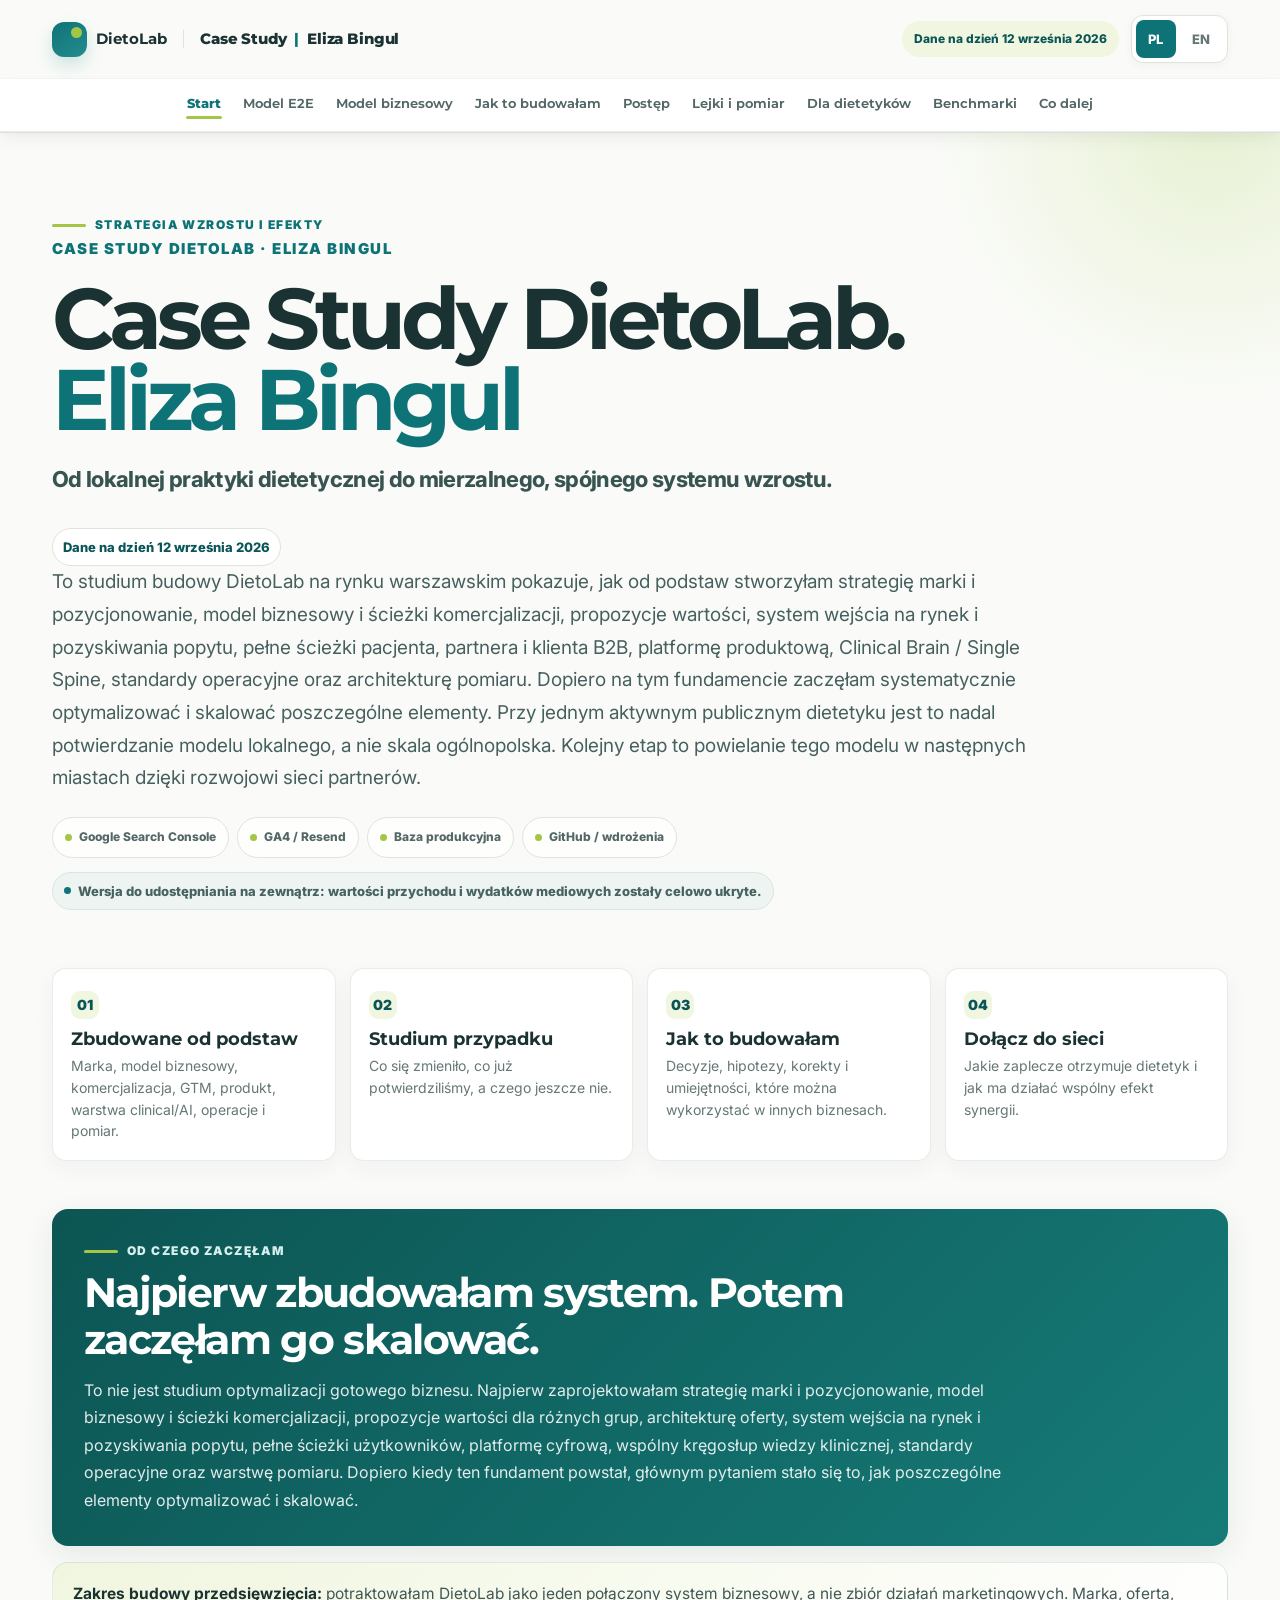
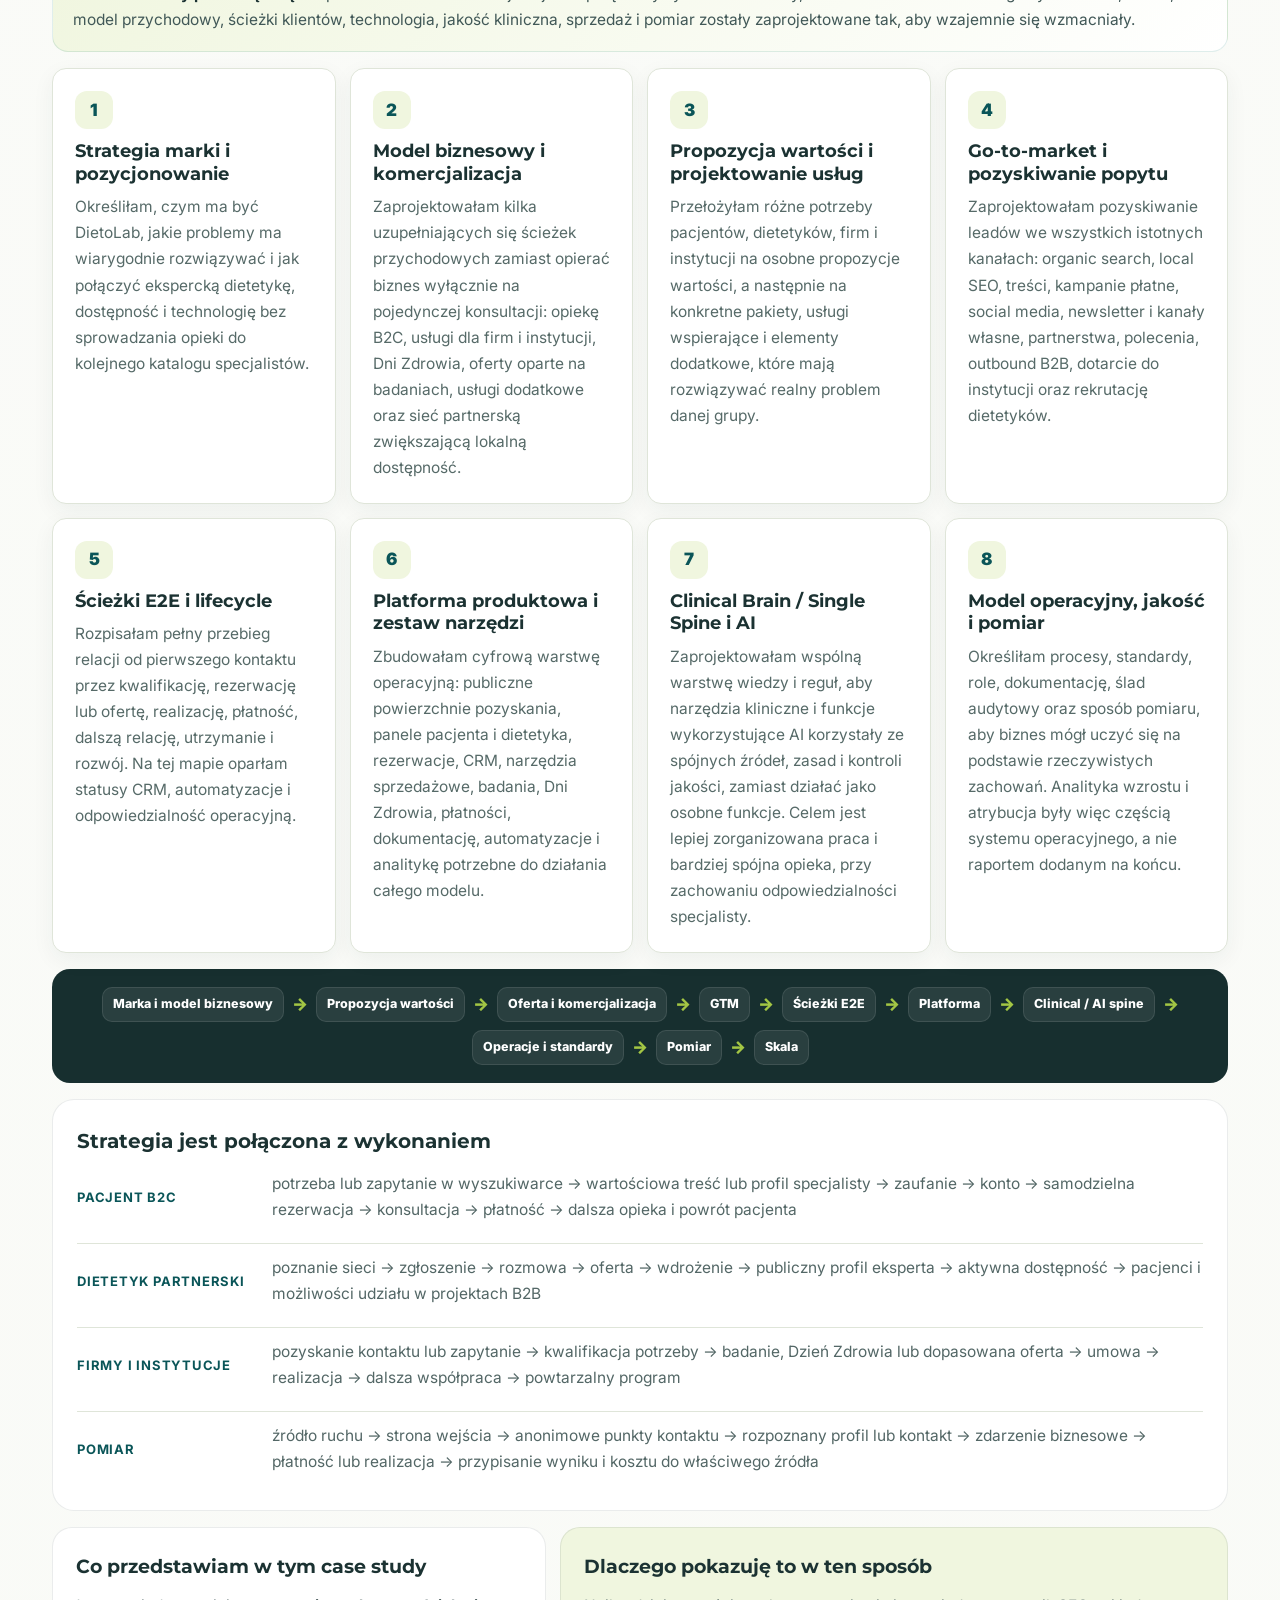
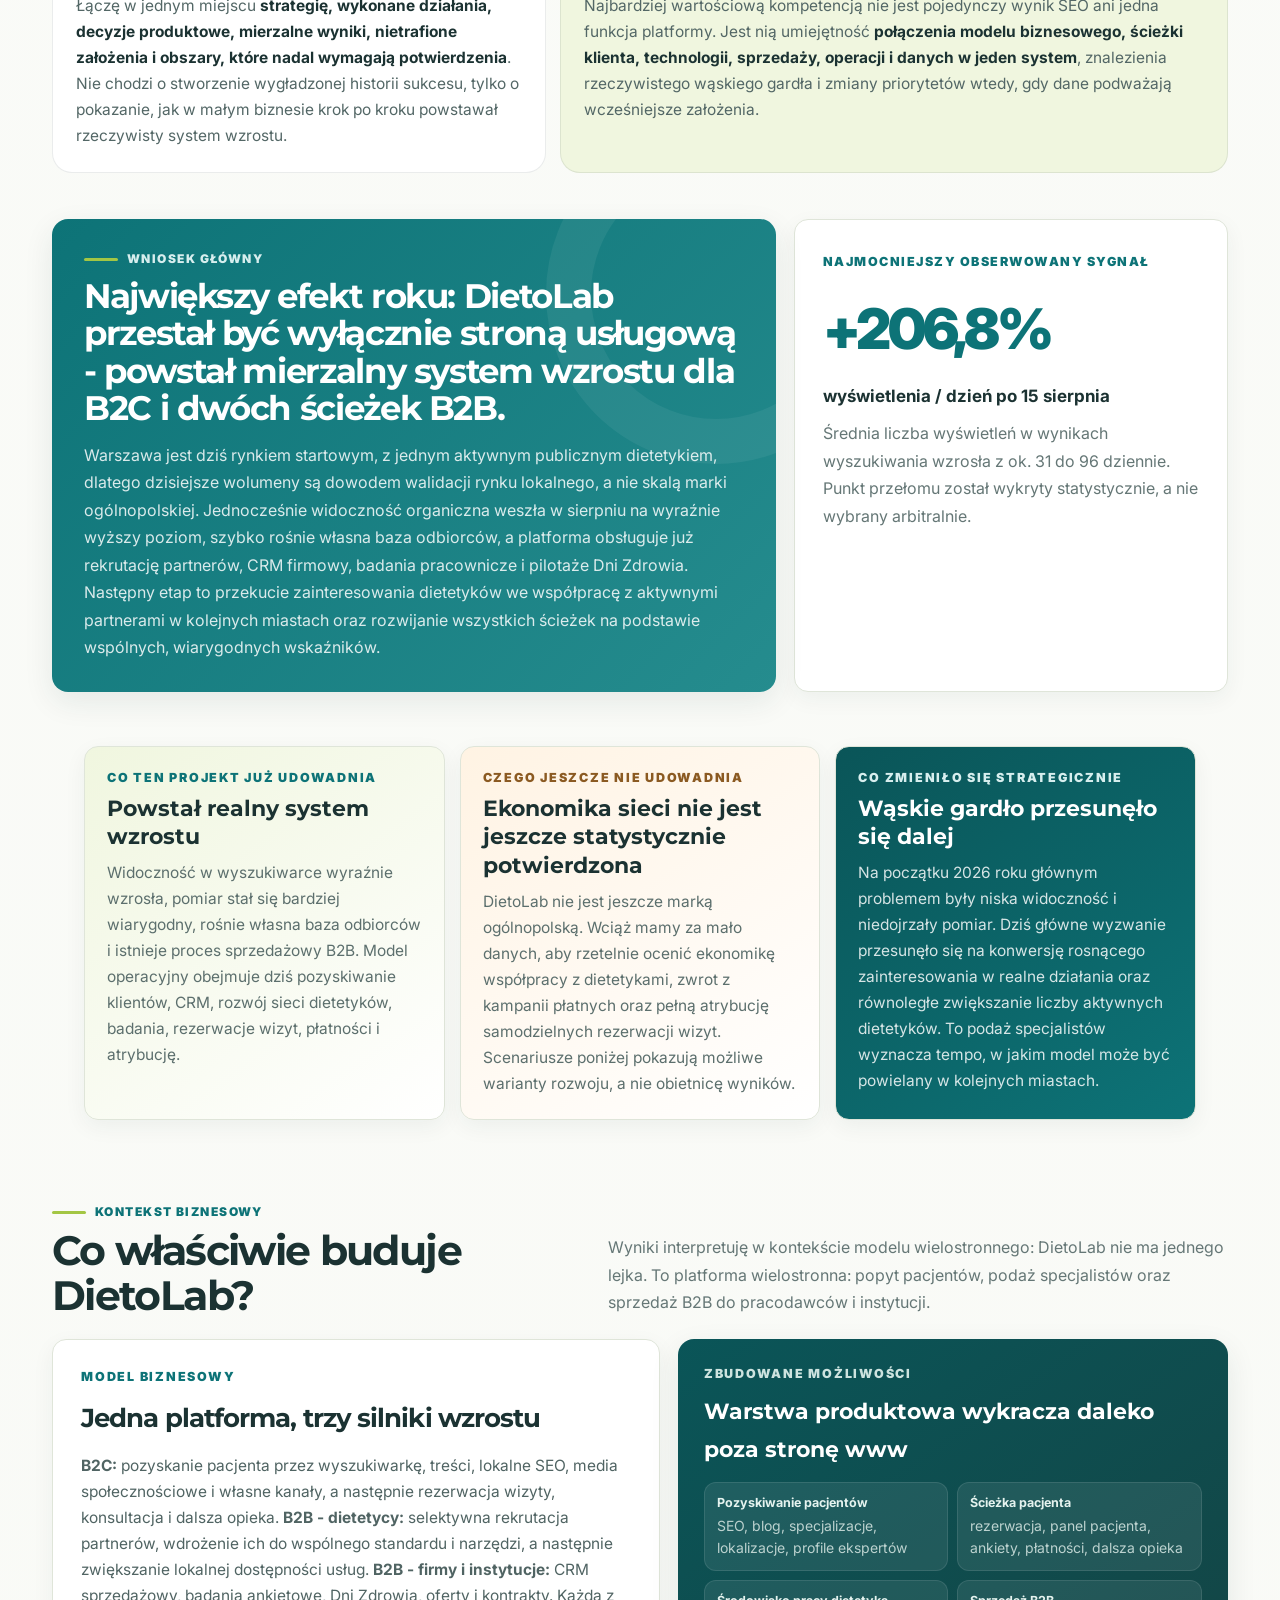
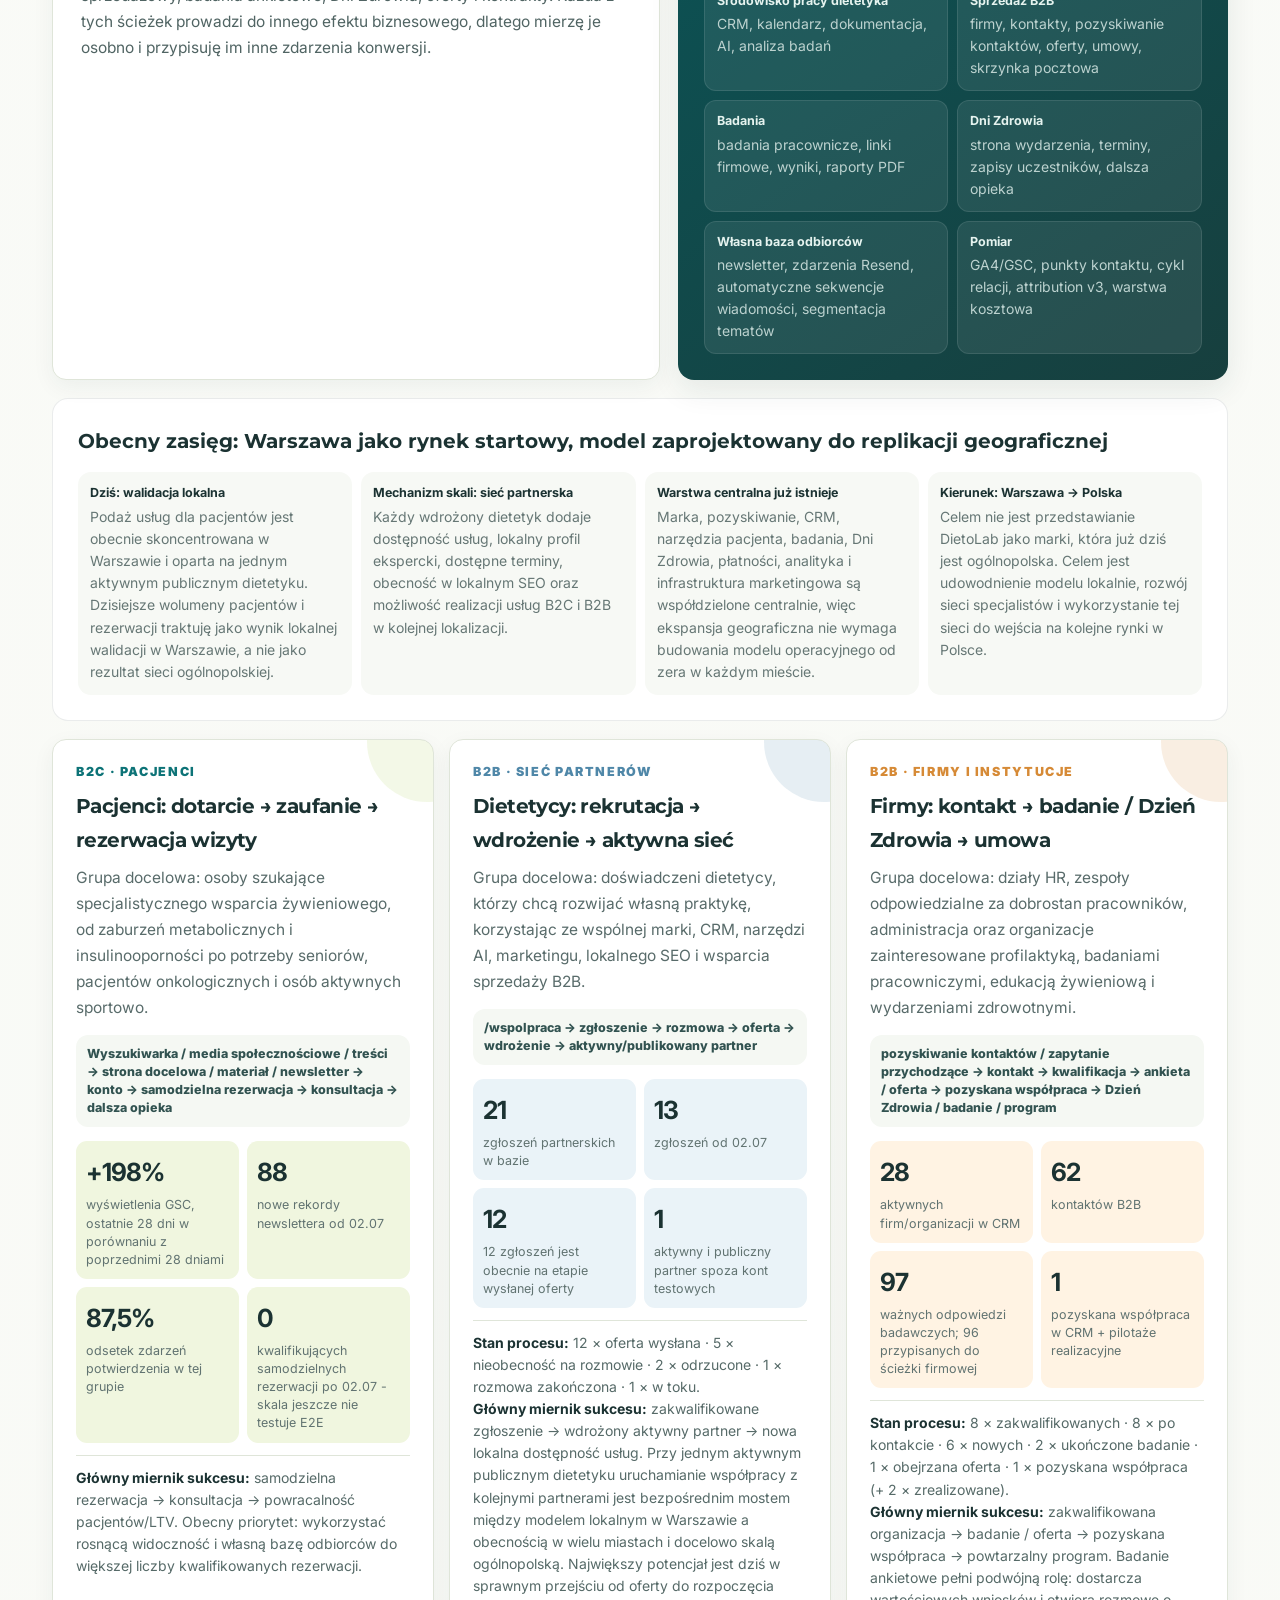
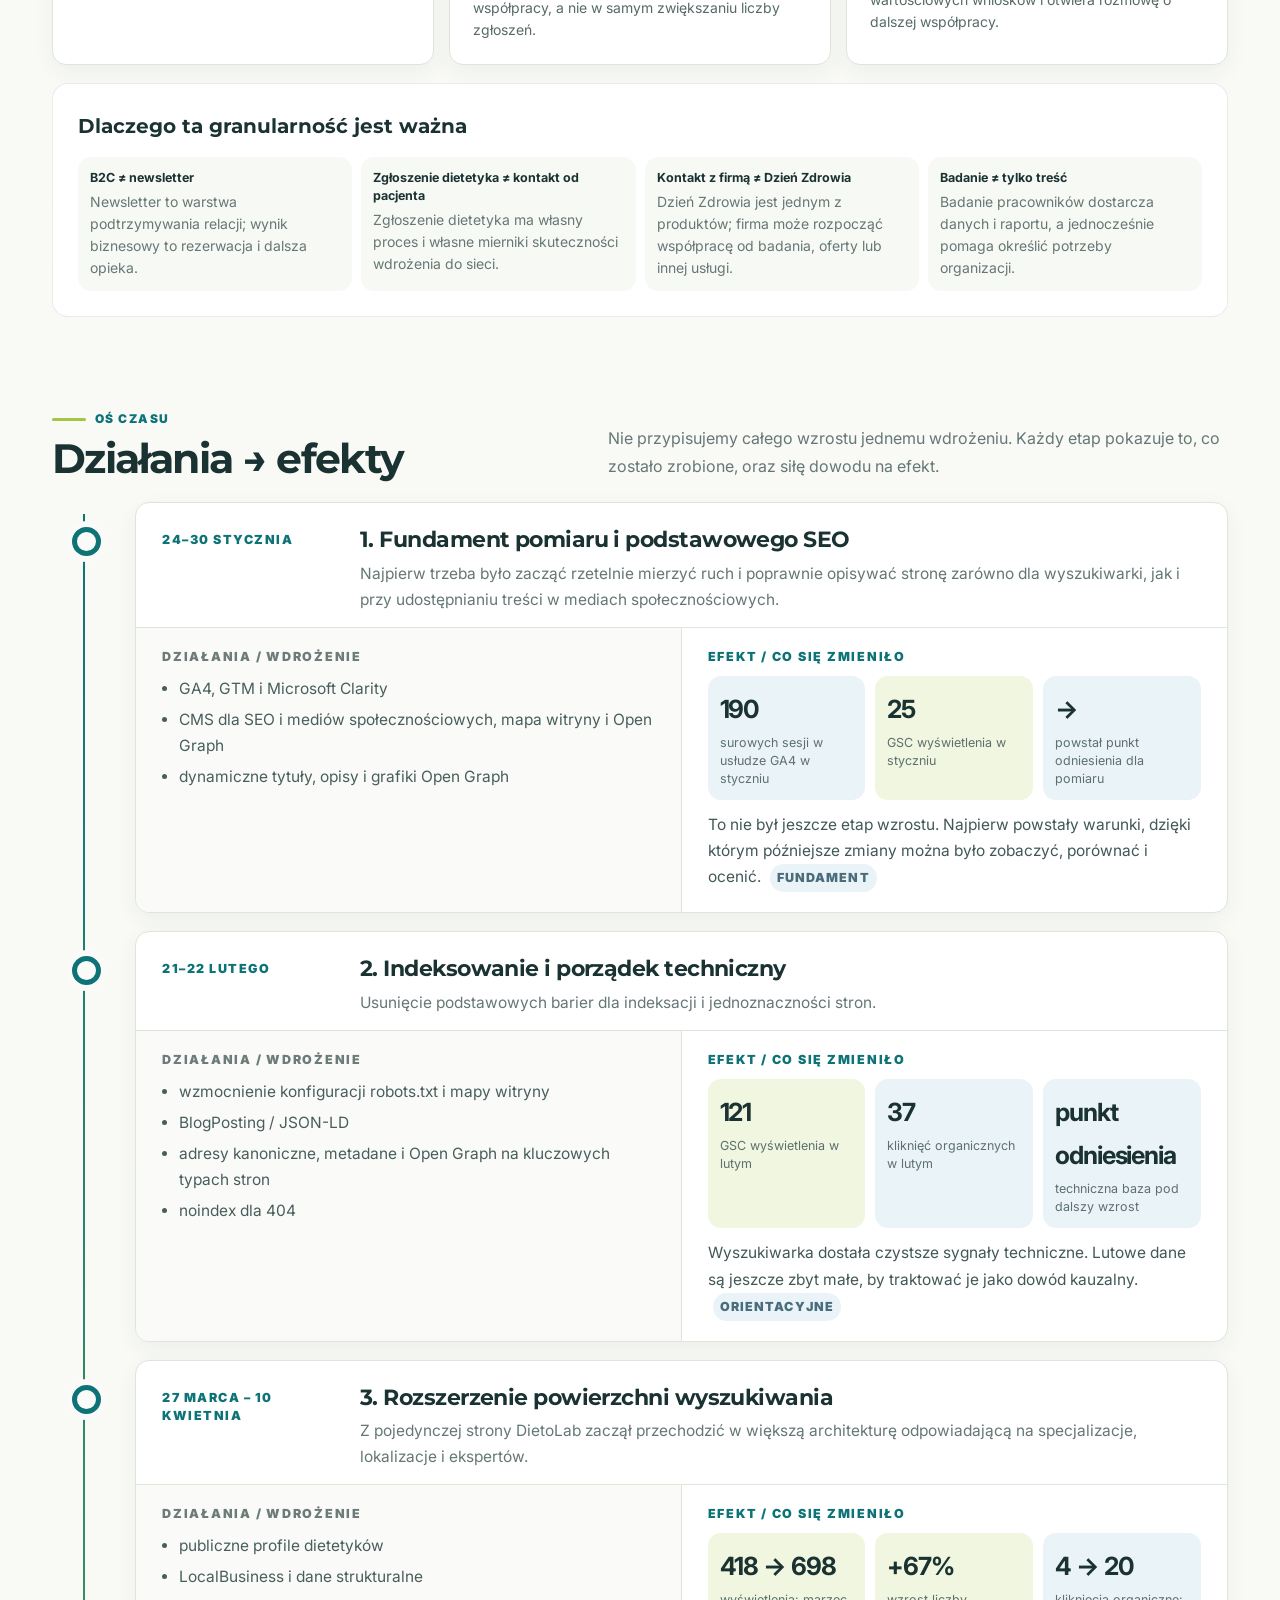
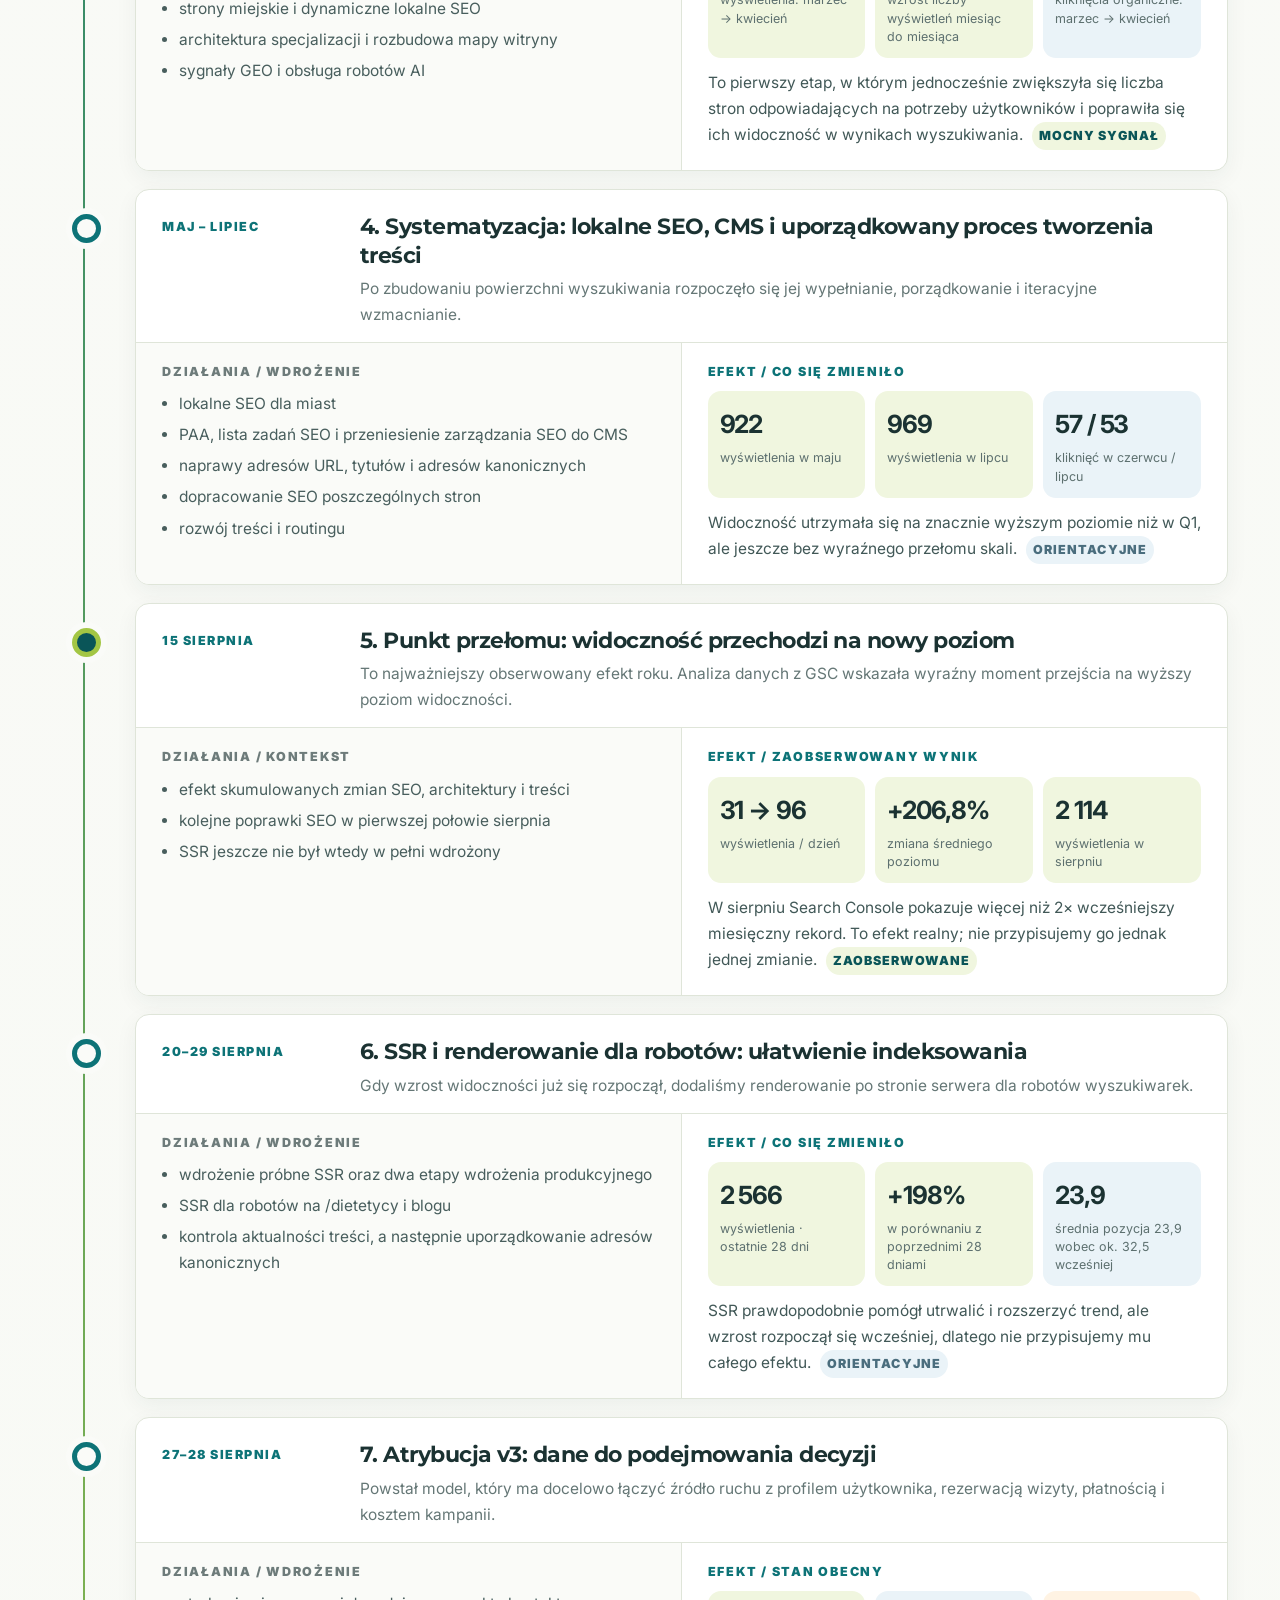
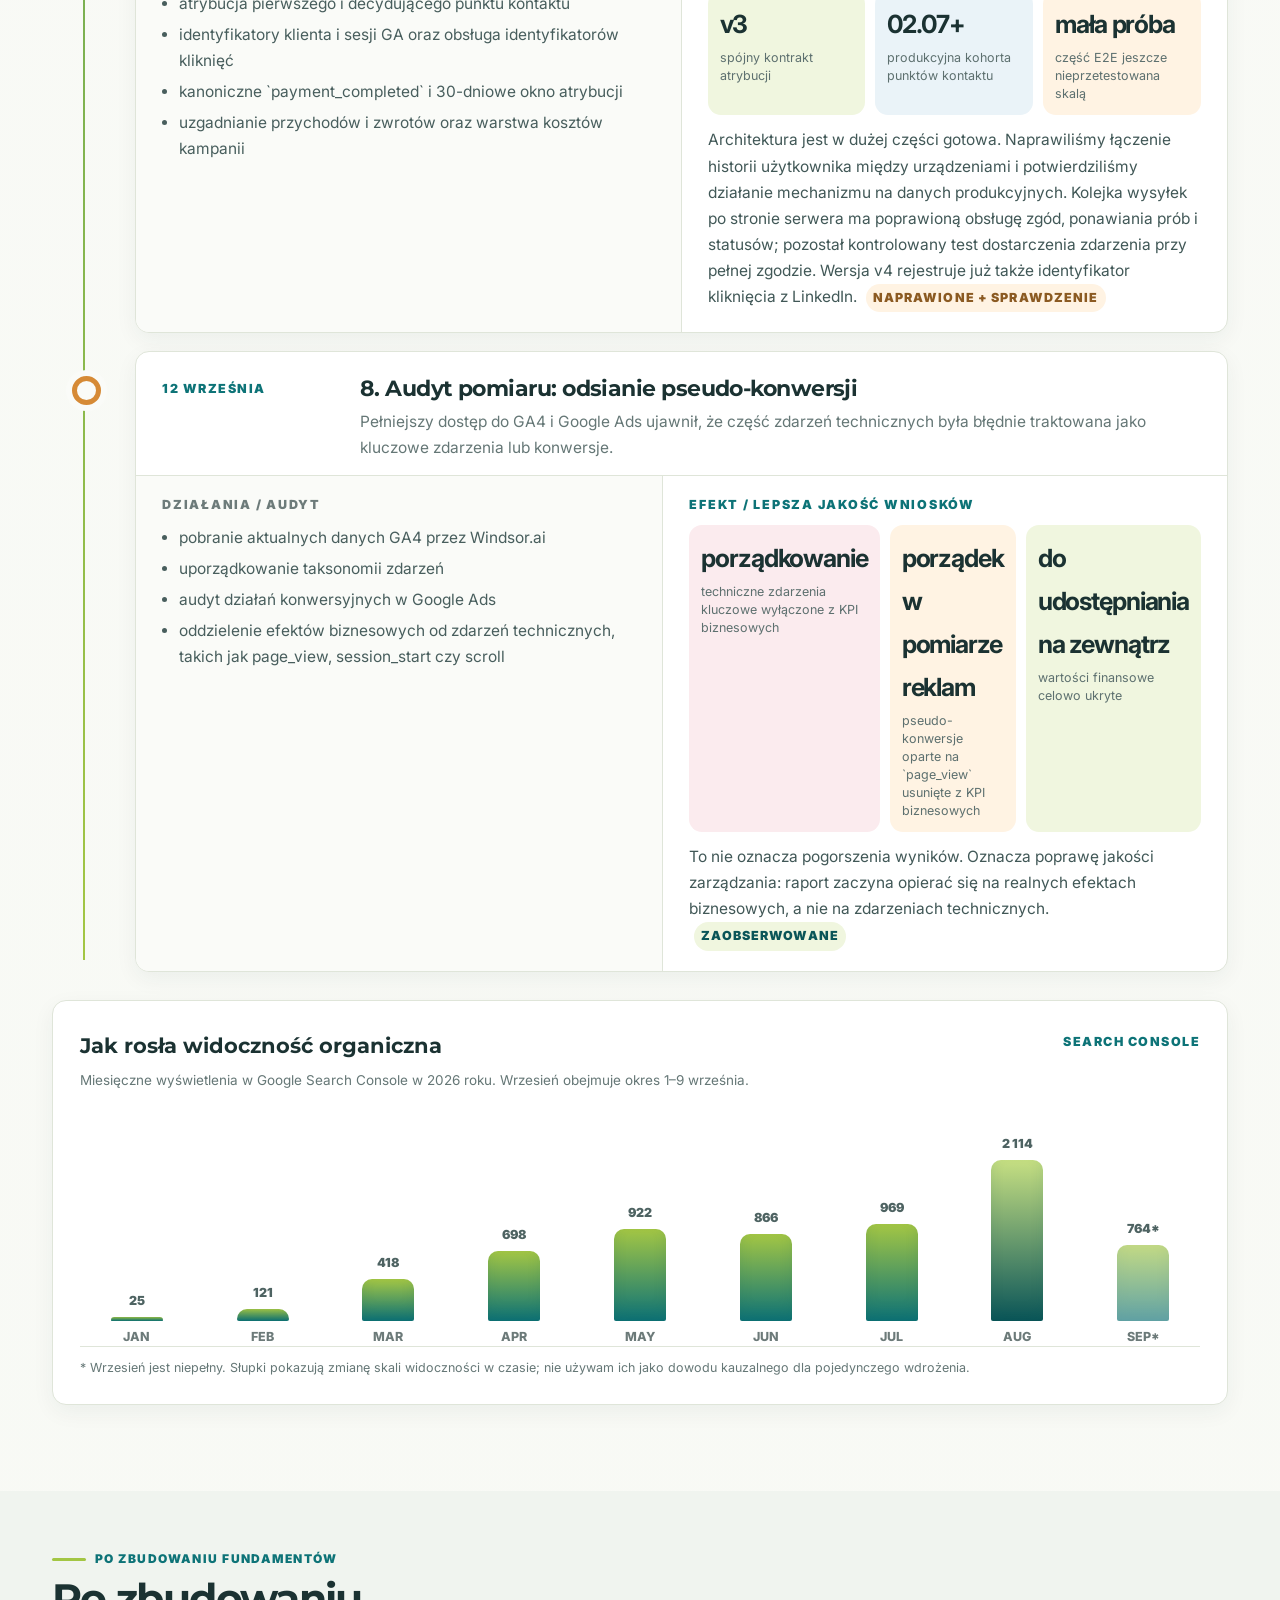
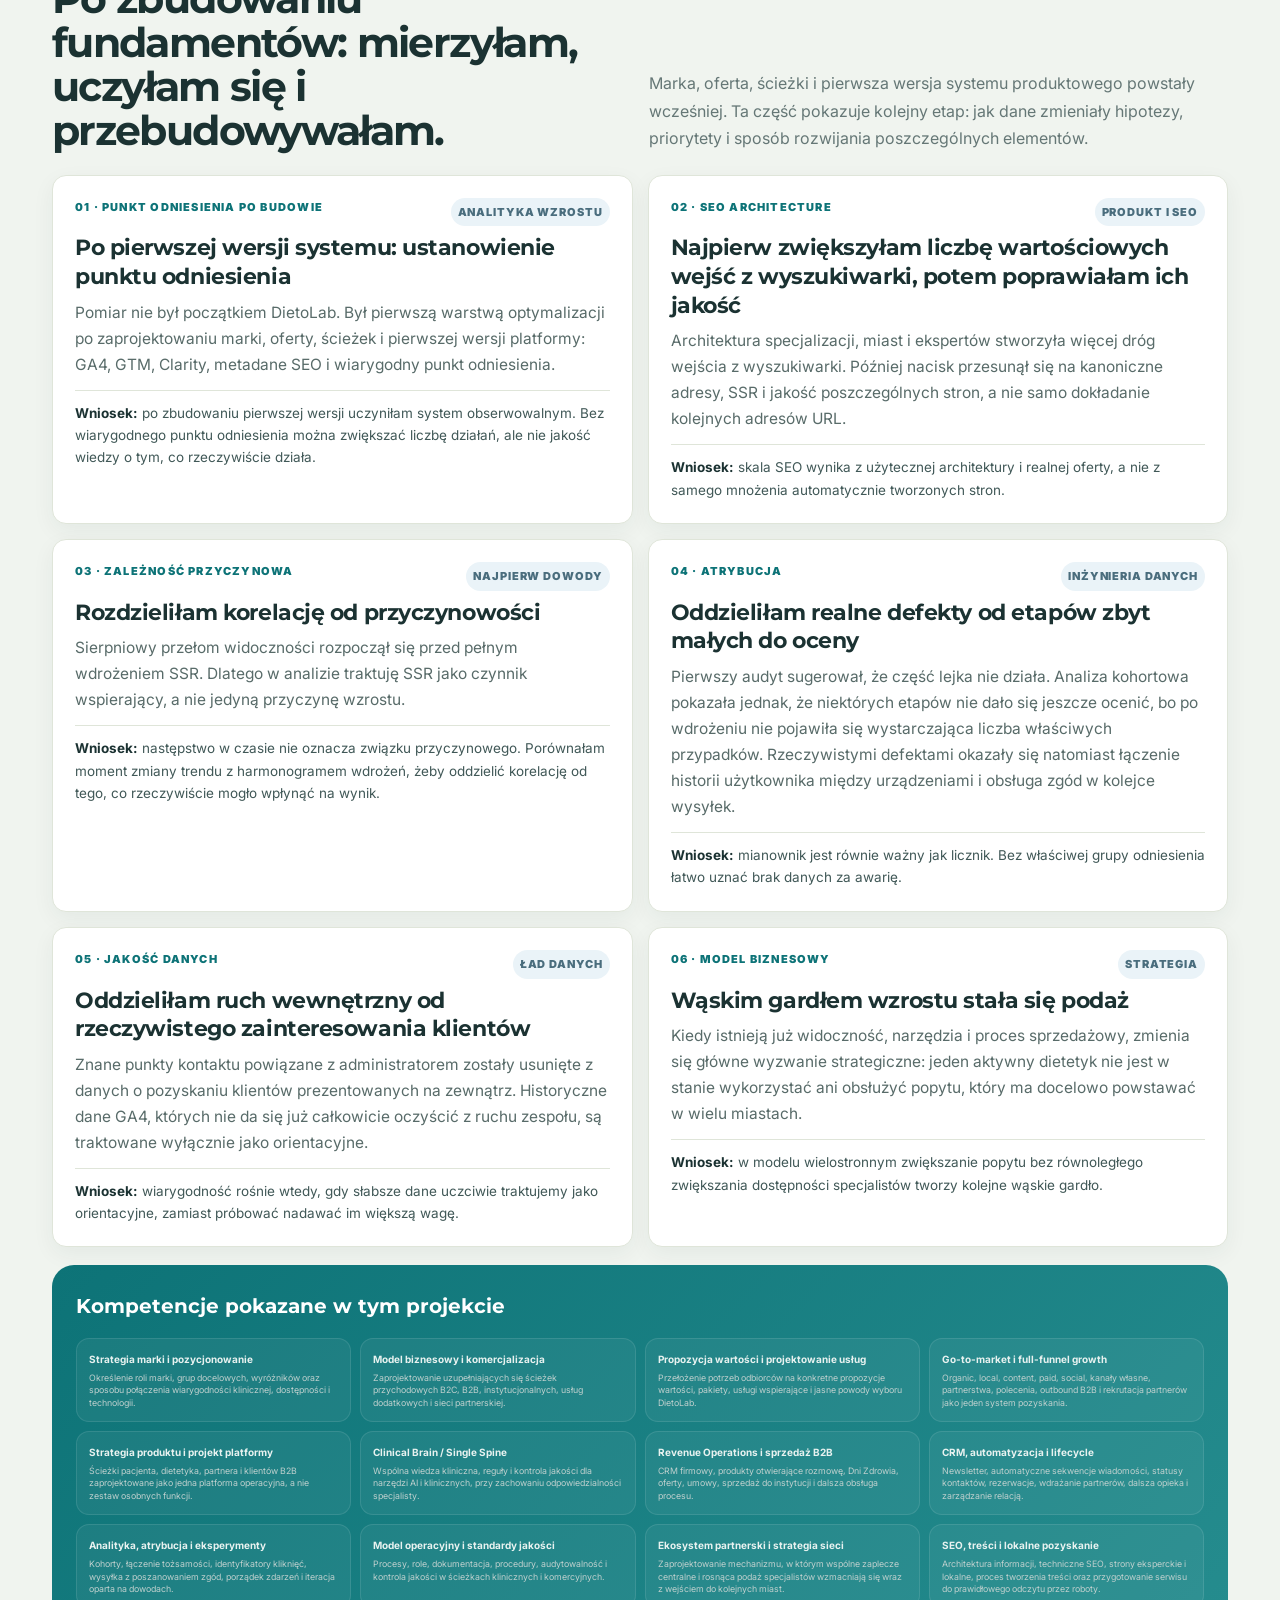
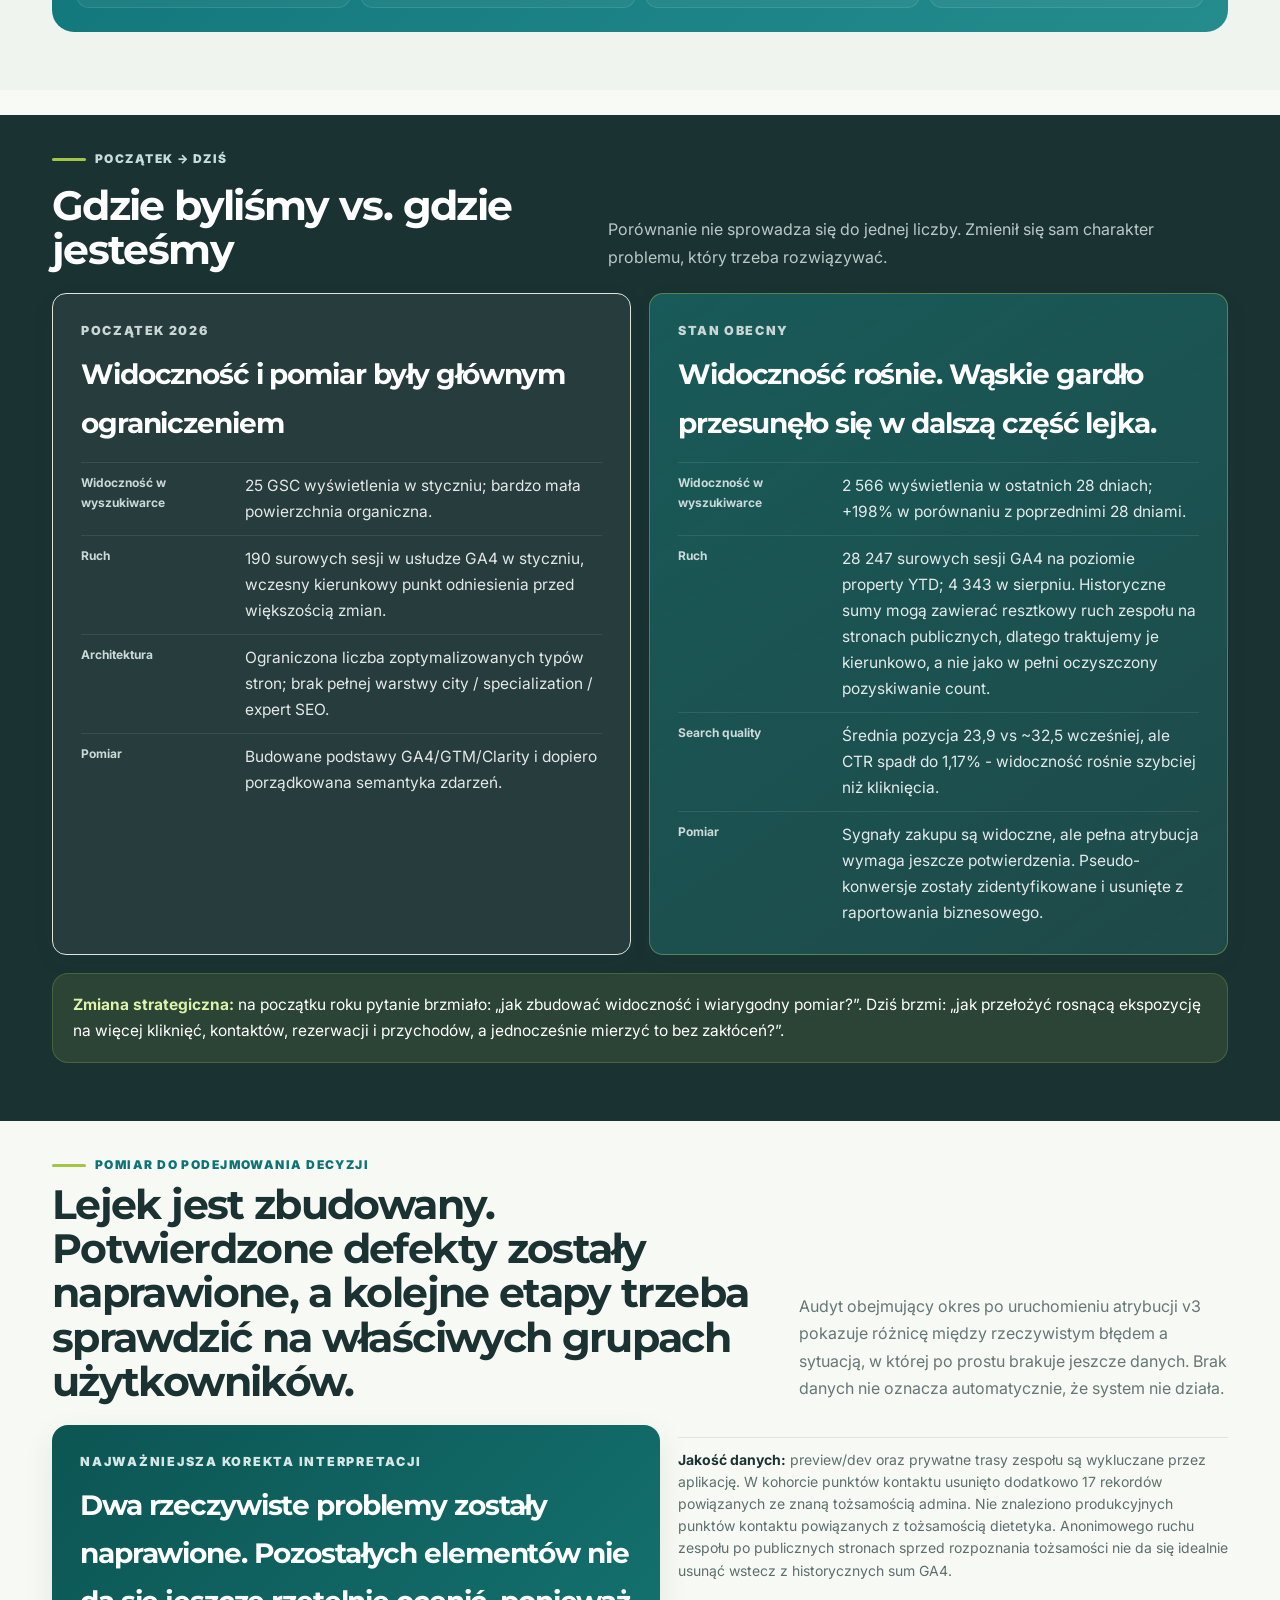
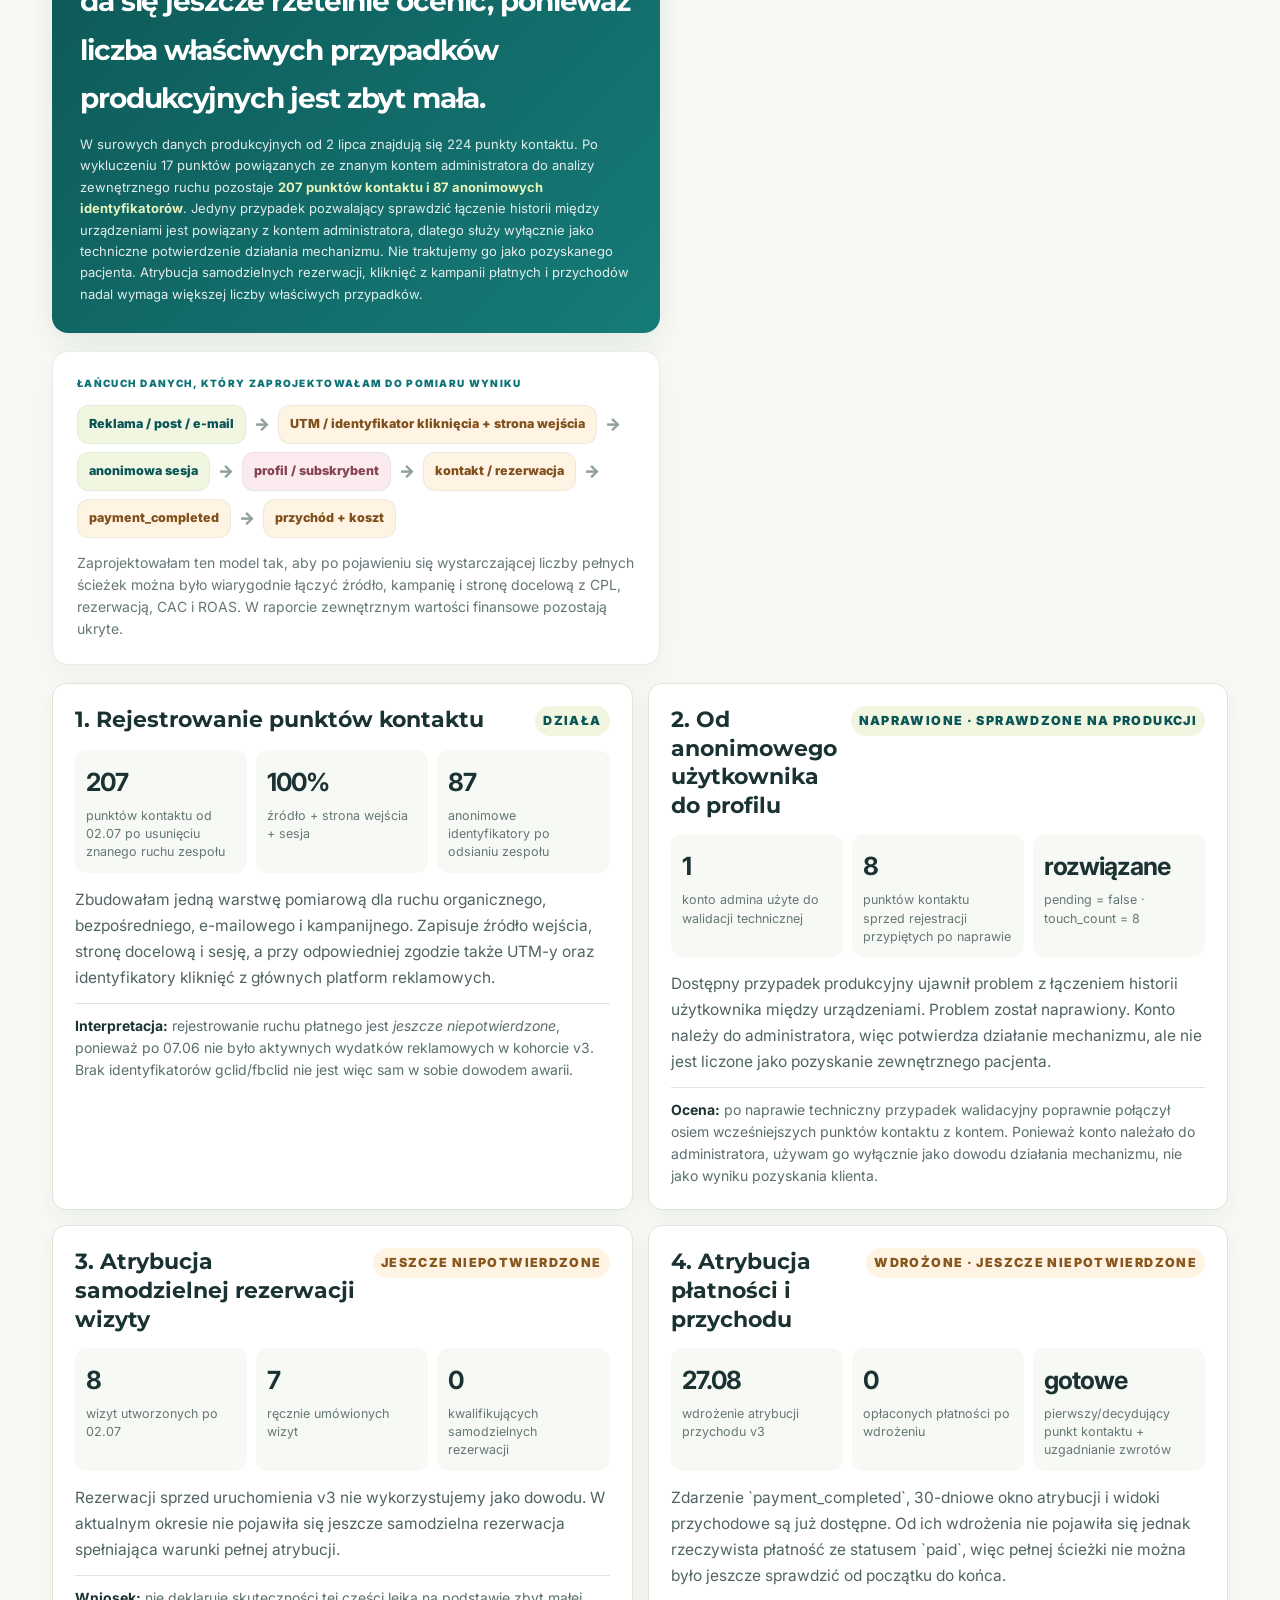
==== index.html @ cd394888 "edit: rewrite DietoLab case study as evidence-led narrative" ====
<!DOCTYPE html>

<html lang="pl">
<head>
<meta charset="utf-8"/><link crossorigin="anonymous" href="https://fonts.gstatic.com" rel="preconnect"/><link href="https://fonts.googleapis.com" rel="preconnect"/><link href="https://fonts.googleapis.com/css2?family=Montserrat:wght@500;600;700;800&amp;family=Inter:wght@400;500;600;700&amp;display=swap" rel="stylesheet"/>
<meta content="width=device-width, initial-scale=1" name="viewport"/>
<meta content="light" name="color-scheme"/>
<title>Case Study DietoLab - Eliza Bingul</title>
<style>
:root{
  --bg:#f7f9f4;--paper:#fff;--ink:#1b3232;--muted:#657776;--line:#dce5dd;
  --teal:#167b78;--teal2:#2b9692;--tealDark:#0c5553;--lime:#a7ce54;--limeSoft:#eef6dd;
  --amber:#d68a36;--amberSoft:#fff3e3;--rose:#b96070;--roseSoft:#fbebee;--blue:#4f87a8;--blueSoft:#eaf3f8;
  --shadow:0 18px 52px rgba(27,50,50,.08);--r:24px;--rs:15px;--max:1180px;
}
*{box-sizing:border-box}html{scroll-behavior:smooth}body{margin:0;background:var(--bg);color:var(--ink);font-family:Inter,"Segoe UI",Arial,sans-serif;-webkit-font-smoothing:antialiased}.wrap{max-width:var(--max);margin:auto;padding:0 28px}
.top{position:sticky;top:0;z-index:30;background:rgba(247,249,244,.9);backdrop-filter:blur(14px);border-bottom:1px solid rgba(27,50,50,.07)}.topin{height:68px;display:flex;align-items:center;justify-content:space-between;gap:20px}.brand{display:flex;align-items:center;gap:11px}.mark{width:35px;height:35px;border-radius:12px;background:linear-gradient(145deg,var(--teal),var(--teal2));position:relative;box-shadow:0 8px 18px rgba(22,123,120,.2)}.mark:after{content:"";position:absolute;right:5px;top:5px;width:11px;height:11px;background:var(--lime);border-radius:50%}.brand b{font-size:15px}.brand span{display:block;font-size:9px;letter-spacing:.14em;text-transform:uppercase;color:var(--muted);font-weight:800;margin-top:2px}.topnote{font-size:11px;font-weight:800;color:var(--tealDark);background:var(--limeSoft);padding:8px 10px;border-radius:999px}
.hero{padding:74px 0 44px;position:relative;overflow:hidden}.hero:before{content:"";position:absolute;width:580px;height:580px;right:-220px;top:-300px;border-radius:50%;background:radial-gradient(circle,rgba(167,206,84,.22),rgba(167,206,84,0) 68%)}.eyebrow{display:flex;align-items:center;gap:9px;color:var(--teal);font-size:11px;font-weight:900;letter-spacing:.15em;text-transform:uppercase}.eyebrow:before{content:"";width:34px;height:3px;border-radius:6px;background:var(--lime)}h1{font-size:clamp(45px,7vw,86px);line-height:.94;letter-spacing:-.06em;max-width:930px;margin:18px 0 22px}h1 em{font-style:normal;color:var(--teal)}.lede{font-size:clamp(17px,2.1vw,22px);line-height:1.55;color:#46605f;max-width:860px;margin:0}.source{display:flex;gap:8px;flex-wrap:wrap;margin-top:22px}.pill{border:1px solid var(--line);background:rgba(255,255,255,.8);padding:8px 11px;border-radius:999px;font-size:10px;font-weight:800;color:#536766}.pill:before{content:"";display:inline-block;width:7px;height:7px;background:var(--lime);border-radius:50%;margin-right:7px}
.thesis{display:grid;grid-template-columns:1.25fr .75fr;gap:18px;margin-bottom:54px}.thesisMain{padding:30px 32px;border-radius:var(--r);background:linear-gradient(135deg,var(--tealDark),var(--teal));color:#fff;position:relative;overflow:hidden;box-shadow:var(--shadow)}.thesisMain:after{content:"";position:absolute;width:250px;height:250px;border:45px solid rgba(255,255,255,.06);border-radius:50%;right:-110px;top:-95px}.thesisMain h2{font-size:31px;line-height:1.1;letter-spacing:-.04em;margin:8px 0 14px;max-width:690px}.thesisMain p{font-size:14px;line-height:1.7;color:rgba(255,255,255,.84);max-width:760px;margin:0}.thesisSide{background:var(--paper);border:1px solid rgba(27,50,50,.08);border-radius:var(--r);padding:28px;box-shadow:0 10px 34px rgba(27,50,50,.05)}.thesisSide .big{font-size:56px;letter-spacing:-.06em;font-weight:900;color:var(--teal);margin:10px 0 4px}.thesisSide b{font-size:16px}.thesisSide p{font-size:12px;line-height:1.55;color:var(--muted);margin:9px 0 0}
.section{padding:18px 0 46px}.sectionHead{display:flex;justify-content:space-between;gap:24px;align-items:end;margin-bottom:22px}.sectionHead h2{font-size:34px;letter-spacing:-.04em;margin:6px 0 0}.sectionHead p{max-width:550px;font-size:12px;line-height:1.6;color:var(--muted);margin:0}.timeline{position:relative}.timeline:before{content:"";position:absolute;left:31px;top:12px;bottom:12px;width:2px;background:linear-gradient(var(--teal),var(--lime))}.step{position:relative;padding-left:83px;margin-bottom:18px}.step:before{content:"";position:absolute;left:20px;top:25px;width:19px;height:19px;border-radius:50%;background:var(--bg);border:5px solid var(--teal);box-shadow:0 0 0 6px var(--bg)}.step.break:before{border-color:var(--lime);background:var(--tealDark)}.step.audit:before{border-color:var(--amber)}.stepCard{background:var(--paper);border:1px solid rgba(27,50,50,.09);border-radius:var(--r);box-shadow:0 8px 30px rgba(27,50,50,.045);overflow:hidden}.stepTop{display:grid;grid-template-columns:180px 1fr;gap:18px;padding:23px 26px 14px}.date{font-size:11px;letter-spacing:.12em;text-transform:uppercase;color:var(--teal);font-weight:900;padding-top:5px}.stepTop h3{font-size:21px;letter-spacing:-.025em;margin:0 0 6px}.stepTop p{font-size:12px;color:var(--muted);line-height:1.62;margin:0}.stepBody{display:grid;grid-template-columns:1fr 1fr;border-top:1px solid var(--line)}.effort,.impact{padding:20px 26px}.effort{background:#fafbf8;border-right:1px solid var(--line)}.cap{font-size:9px;letter-spacing:.14em;text-transform:uppercase;font-weight:900;margin-bottom:10px}.effort .cap{color:#6d7b7a}.impact .cap{color:var(--teal)}.effort ul{padding-left:17px;margin:0}.effort li{font-size:12px;line-height:1.55;margin:5px 0;color:#485e5d}.impactGrid{display:grid;grid-template-columns:repeat(3,1fr);gap:10px}.metric{padding:12px;background:var(--limeSoft);border-radius:13px}.metric.blue{background:var(--blueSoft)}.metric.warn{background:var(--amberSoft)}.metric.rose{background:var(--roseSoft)}.metric b{display:block;font-size:22px;letter-spacing:-.045em}.metric span{display:block;font-size:9px;line-height:1.35;color:#5d706f;margin-top:3px}.narrative{font-size:12px;line-height:1.62;color:#415857;margin:12px 0 0}.tag{display:inline-flex;align-items:center;font-size:9px;font-weight:900;letter-spacing:.09em;text-transform:uppercase;border-radius:999px;padding:5px 7px;margin-left:5px;background:var(--limeSoft);color:var(--tealDark)}.tag.dir{background:var(--blueSoft);color:#4a6d7d}.tag.warn{background:var(--amberSoft);color:#8b5a22}
.chartCard{background:var(--paper);border:1px solid rgba(27,50,50,.09);border-radius:var(--r);padding:27px;box-shadow:0 8px 30px rgba(27,50,50,.045);margin:28px 0}.chartTitle{display:flex;justify-content:space-between;gap:18px;align-items:flex-start}.chartTitle h3{font-size:21px;margin:0 0 5px}.chartTitle p{font-size:11px;color:var(--muted);line-height:1.5;margin:0}.bars{height:240px;display:flex;gap:12px;align-items:end;padding-top:28px;border-bottom:1px solid var(--line);margin-top:16px}.barItem{height:100%;flex:1;display:flex;flex-direction:column;justify-content:flex-end;align-items:center;gap:7px}.barValue{font-size:10px;font-weight:900;color:#4e6362}.bar{width:min(52px,70%);min-height:4px;border-radius:10px 10px 2px 2px;background:linear-gradient(180deg,var(--lime),var(--teal));box-shadow:inset 0 -8px 14px rgba(12,85,83,.12)}.barItem span{font-size:9px;color:#6c7a79;font-weight:800}.aug .bar{background:linear-gradient(180deg,#c6df82,var(--tealDark))}.sep .bar{opacity:.65}.note{font-size:10px;color:var(--muted);line-height:1.5;margin-top:12px}
.compareWrap{padding:48px 0 54px;background:var(--ink);color:#fff;margin-top:25px}.compareWrap .eyebrow{color:#c6dddc}.compareGrid{display:grid;grid-template-columns:1fr 1fr;gap:18px;margin-top:22px}.state{border-radius:var(--r);padding:28px;border:1px solid rgba(255,255,255,.12);background:rgba(255,255,255,.05)}.state.now{background:linear-gradient(145deg,rgba(22,123,120,.56),rgba(43,150,146,.24));border-color:rgba(167,206,84,.4)}.stateLabel{font-size:10px;letter-spacing:.13em;text-transform:uppercase;font-weight:900;color:#c9d6d5}.state h3{font-size:28px;letter-spacing:-.04em;margin:10px 0 15px}.stateRows{display:grid;gap:10px}.stateRow{display:grid;grid-template-columns:150px 1fr;gap:14px;padding-top:10px;border-top:1px solid rgba(255,255,255,.09)}.stateRow b{font-size:11px;color:#cbd9d8}.stateRow span{font-size:12px;line-height:1.5;color:rgba(255,255,255,.88)}.deltaStory{margin-top:18px;padding:18px 20px;border-radius:16px;background:rgba(167,206,84,.12);border:1px solid rgba(167,206,84,.23);font-size:13px;line-height:1.6}.deltaStory strong{color:#dff2aa}

.funnelDeep{padding:58px 0 12px}.funnelIntro{display:grid;grid-template-columns:1.05fr .95fr;gap:18px;margin-top:22px}.funnelThesis{background:linear-gradient(135deg,#0c5553,#167b78);color:#fff;border-radius:var(--r);padding:28px;box-shadow:var(--shadow)}.funnelThesis h3{font-size:28px;letter-spacing:-.04em;margin:5px 0 12px}.funnelThesis p{font-size:13px;line-height:1.65;color:rgba(255,255,255,.87);margin:0}.funnelThesis strong{color:#e6f4bd}.chain{background:var(--paper);border:1px solid rgba(27,50,50,.09);border-radius:var(--r);padding:24px;box-shadow:0 8px 30px rgba(27,50,50,.045)}.chainTitle{font-size:10px;letter-spacing:.13em;text-transform:uppercase;font-weight:900;color:var(--teal);margin-bottom:14px}.chainFlow{display:flex;flex-wrap:wrap;align-items:center;gap:8px}.chainNode{font-size:10px;font-weight:850;padding:9px 11px;border-radius:12px;background:var(--limeSoft);color:var(--tealDark);border:1px solid rgba(22,123,120,.08)}.chainNode.gap{background:var(--roseSoft);color:#874452}.chainNode.partial{background:var(--amberSoft);color:#80511d}.arr{color:#91a09e;font-weight:900}.chainNote{font-size:10px;line-height:1.5;color:var(--muted);margin-top:14px}.funnelGrid{display:grid;grid-template-columns:repeat(2,1fr);gap:15px;margin-top:18px}.funnelCard{background:var(--paper);border:1px solid rgba(27,50,50,.09);border-radius:20px;padding:22px;box-shadow:0 8px 28px rgba(27,50,50,.04)}.funnelCardHead{display:flex;justify-content:space-between;align-items:flex-start;gap:14px}.funnelCard h3{font-size:18px;margin:0}.status{font-size:9px;font-weight:900;letter-spacing:.11em;text-transform:uppercase;border-radius:999px;padding:6px 8px;white-space:nowrap}.status.ok{background:var(--limeSoft);color:var(--tealDark)}.status.partial{background:var(--amberSoft);color:#87571e}.status.gap{background:var(--roseSoft);color:#8d4655}.funnelStats{display:grid;grid-template-columns:repeat(3,1fr);gap:9px;margin:14px 0}.fstat{background:#f7f9f5;border-radius:12px;padding:11px}.fstat b{display:block;font-size:20px;letter-spacing:-.04em}.fstat span{display:block;font-size:9px;line-height:1.35;color:var(--muted);margin-top:3px}.funnelCard p{font-size:11px;line-height:1.58;color:#506463;margin:8px 0 0}.funnelCard ul{margin:9px 0 0;padding-left:17px}.funnelCard li{font-size:11px;line-height:1.5;color:#506463;margin:4px 0}.gapLine{margin-top:12px;padding-top:11px;border-top:1px solid var(--line);font-size:10px;line-height:1.5;color:#5b6f6e}.gapLine b{color:var(--ink)}.channelStrip{display:grid;grid-template-columns:1fr 1fr;gap:15px;margin-top:16px}.channelCard{border-radius:20px;padding:22px;border:1px solid rgba(27,50,50,.09);background:#fff}.channelCard.social{background:linear-gradient(145deg,#eef6dd,#fff)}.channelCard.email{background:linear-gradient(145deg,#eaf3f8,#fff)}.channelCard h3{font-size:19px;margin:0 0 10px}.channelCard p{font-size:11px;line-height:1.6;color:#506463;margin:8px 0}.channelCard .micro{font-size:9px;color:#748482;line-height:1.5}.closeDefinition{margin-top:16px;border-radius:20px;background:#172f2f;color:#fff;padding:24px}.closeDefinition h3{font-size:22px;margin:0 0 10px}.closeDefinition p{font-size:12px;line-height:1.65;color:#d5e2e0;margin:0}.closeDefinition b{color:#dff2aa}

.next{padding:58px 0}.nextGrid{display:grid;grid-template-columns:repeat(4,1fr);gap:16px;margin-top:22px}.nextCard{background:var(--paper);border:1px solid rgba(27,50,50,.09);border-radius:var(--r);padding:24px;box-shadow:0 8px 28px rgba(27,50,50,.045)}.num{width:38px;height:38px;border-radius:12px;background:var(--limeSoft);display:flex;align-items:center;justify-content:center;color:var(--tealDark);font-weight:900;margin-bottom:15px}.nextCard h3{font-size:18px;margin:0 0 8px}.nextCard p{font-size:12px;line-height:1.6;color:var(--muted);margin:0}.success{margin-top:12px;padding-top:12px;border-top:1px solid var(--line);font-size:10px;line-height:1.45;color:#526765}.success b{color:var(--ink)}
.footer{padding:20px 0 48px;color:#73817f;font-size:9px;line-height:1.6}.footerin{border-top:1px solid var(--line);padding-top:18px;display:flex;justify-content:space-between;gap:24px}.method{max-width:850px}.right{text-align:right;white-space:nowrap}

/* --- external strategy layer --- */
.shareNote{display:inline-flex;align-items:center;gap:7px;margin-top:14px;padding:8px 11px;border-radius:999px;background:#edf4f2;border:1px solid #d8e7e4;color:#476361;font-size:10px;font-weight:800}.shareNote:before{content:"";width:7px;height:7px;border-radius:50%;background:var(--teal)}
.strategy{padding:12px 0 52px}.strategyIntro{display:grid;grid-template-columns:1.05fr .95fr;gap:18px;margin-top:22px}.platformStory{background:var(--paper);border:1px solid rgba(27,50,50,.09);border-radius:var(--r);padding:28px;box-shadow:0 8px 30px rgba(27,50,50,.045)}.platformStory h3{font-size:26px;letter-spacing:-.035em;margin:4px 0 12px}.platformStory p{font-size:12px;line-height:1.7;color:#506463;margin:0}.platformStack{background:linear-gradient(145deg,var(--tealDark),#173f3e);color:#fff;border-radius:var(--r);padding:26px;box-shadow:var(--shadow)}.platformStack h3{font-size:22px;margin:3px 0 13px}.stackGrid{display:grid;grid-template-columns:1fr 1fr;gap:9px}.stackItem{padding:11px 12px;border-radius:12px;background:rgba(255,255,255,.08);border:1px solid rgba(255,255,255,.1)}.stackItem b{display:block;font-size:11px;color:#e5f3ef}.stackItem span{display:block;font-size:9px;line-height:1.35;color:#bcd2cf;margin-top:3px}
.segmentGrid{display:grid;grid-template-columns:repeat(3,1fr);gap:15px;margin-top:18px}.segment{border-radius:22px;padding:23px;background:#fff;border:1px solid rgba(27,50,50,.09);box-shadow:0 8px 28px rgba(27,50,50,.04);position:relative;overflow:hidden}.segment:after{content:"";position:absolute;width:120px;height:120px;border-radius:50%;right:-54px;top:-58px;background:rgba(167,206,84,.14)}.segment.partner:after{background:rgba(79,135,168,.14)}.segment.company:after{background:rgba(214,138,54,.14)}.segLabel{font-size:9px;text-transform:uppercase;letter-spacing:.13em;font-weight:900;color:var(--teal)}.segment.partner .segLabel{color:var(--blue)}.segment.company .segLabel{color:var(--amber)}.segment h3{font-size:20px;letter-spacing:-.03em;margin:8px 0 7px}.segment p{font-size:11px;line-height:1.55;color:#586b6a;margin:0}.segFlow{font-size:10px;line-height:1.55;font-weight:800;color:#315250;background:#f5f8f3;border-radius:12px;padding:10px 11px;margin:14px 0}.segKpis{display:grid;grid-template-columns:1fr 1fr;gap:8px}.segKpi{padding:10px;border-radius:11px;background:var(--limeSoft)}.segment.partner .segKpi{background:var(--blueSoft)}.segment.company .segKpi{background:var(--amberSoft)}.segKpi b{display:block;font-size:18px;letter-spacing:-.04em}.segKpi span{display:block;font-size:8.5px;line-height:1.3;color:#617371;margin-top:2px}.goal{margin-top:12px;padding-top:11px;border-top:1px solid var(--line);font-size:10px;line-height:1.5;color:#566a68}.goal b{color:var(--ink)}
.capability{margin-top:18px;background:#fff;border:1px solid rgba(27,50,50,.09);border-radius:var(--r);padding:25px}.capability h3{font-size:20px;margin:0 0 13px}.capGrid{display:grid;grid-template-columns:repeat(4,1fr);gap:9px}.capItem{border-radius:13px;padding:12px;background:#f7f9f5}.capItem b{display:block;font-size:10px}.capItem span{display:block;font-size:9px;line-height:1.4;color:#667775;margin-top:4px}
.benchmarks{padding:52px 0;background:#eef3ef}.benchmarkGrid{display:grid;grid-template-columns:repeat(2,1fr);gap:15px;margin-top:21px}.bench{background:#fff;border:1px solid rgba(27,50,50,.08);border-radius:20px;padding:21px}.benchTop{display:flex;justify-content:space-between;gap:12px;align-items:flex-start}.bench h3{font-size:18px;margin:0}.benchSource{font-size:8px;text-transform:uppercase;letter-spacing:.1em;font-weight:900;color:#81908f;text-align:right}.benchMetric{font-size:26px;font-weight:900;letter-spacing:-.045em;color:var(--teal);margin:12px 0 7px}.bench p{font-size:10.5px;line-height:1.55;color:#586b69;margin:0}.bench strong{color:var(--ink)}.benchFoot{margin-top:14px;padding-top:12px;border-top:1px solid var(--line);font-size:9px;line-height:1.5;color:#7b8987}.bench a{color:var(--tealDark);text-decoration:none;border-bottom:1px dotted #789}
.remediation{margin-top:18px;display:grid;grid-template-columns:1fr 1fr;gap:15px}.fix{padding:22px;border-radius:20px;background:linear-gradient(145deg,#fff,#f8fbf6);border:1px solid rgba(27,50,50,.09)}.fix .statusline{display:flex;align-items:center;gap:8px;margin-bottom:9px}.fix .dot{width:9px;height:9px;border-radius:50%;background:var(--amber)}.fix h3{font-size:17px;margin:0}.fix p{font-size:10.5px;line-height:1.55;color:#586b69;margin:7px 0 0}.fix ul{padding-left:17px;margin:9px 0 0}.fix li{font-size:10px;line-height:1.45;color:#586b69;margin:4px 0}.externalSafe{font-size:9px;color:#70807e;margin-top:10px}
@media(max-width:900px){.strategyIntro,.segmentGrid,.benchmarkGrid,.remediation{grid-template-columns:1fr}.capGrid{grid-template-columns:1fr 1fr}.nextGrid{grid-template-columns:1fr 1fr}}
@media(max-width:640px){.stackGrid,.capGrid,.segKpis,.nextGrid{grid-template-columns:1fr}}

@media(max-width:900px){.funnelIntro,.funnelGrid,.channelStrip{grid-template-columns:1fr}.chainFlow{gap:6px}.funnelStats{grid-template-columns:repeat(3,1fr)}.thesis,.compareGrid{grid-template-columns:1fr}.stepTop{grid-template-columns:1fr}.stepBody{grid-template-columns:1fr}.effort{border-right:0;border-bottom:1px solid var(--line)}.impactGrid{grid-template-columns:repeat(3,1fr)}.nextGrid{grid-template-columns:1fr}.sectionHead{align-items:flex-start;flex-direction:column}.topnote{display:none}}
@media(max-width:640px){.funnelStats{grid-template-columns:1fr 1fr}.chainFlow{align-items:stretch}.chainNode{width:100%}.arr{display:none}.wrap{padding:0 17px}.hero{padding-top:48px}h1{font-size:49px}.thesisMain,.thesisSide{padding:23px}.timeline:before{left:14px}.step{padding-left:46px}.step:before{left:4px}.stepTop,.effort,.impact{padding-left:18px;padding-right:18px}.impactGrid{grid-template-columns:1fr}.stateRow{grid-template-columns:1fr;gap:4px}.bars{gap:5px;height:210px}.bar{width:70%}.footerin{flex-direction:column}.right{text-align:left}.chartTitle{flex-direction:column}}
@media print{.top{position:static}.hero{padding-top:35px}.stepCard,.chartCard,.nextCard,.state{break-inside:avoid}.compareWrap{print-color-adjust:exact;-webkit-print-color-adjust:exact}body{background:#fff}}

.lang-switch{display:flex;gap:4px;padding:4px;border:1px solid var(--line);border-radius:12px;background:rgba(255,255,255,.72)}
.lang-btn{border:0;background:transparent;color:var(--muted);font:inherit;font-weight:800;font-size:12px;letter-spacing:.04em;padding:7px 10px;border-radius:8px;cursor:pointer}
.lang-btn.active{background:var(--ink);color:#fff}.lang-btn:focus-visible{outline:2px solid var(--teal);outline-offset:2px}
.lang-report{display:none}.lang-report.active{display:block}.report-date{display:inline-flex;align-items:center;gap:7px;margin:12px 0 0;padding:7px 10px;border:1px solid var(--line);border-radius:999px;background:rgba(255,255,255,.75);font-size:12px;font-weight:800;color:var(--tealDark)}
.top-actions{display:flex;align-items:center;gap:12px}.topnote{white-space:nowrap}
@media(max-width:760px){.topnote{display:none}.top-actions{gap:6px}.lang-btn{padding:7px 9px}.topin{gap:10px}}

/* --- master case study layer --- */
.masterNav{padding:0 0 32px}.masterNavInner{display:grid;grid-template-columns:repeat(4,1fr);gap:10px}.masterLink{display:block;text-decoration:none;color:var(--ink);background:#fff;border:1px solid rgba(27,50,50,.09);border-radius:16px;padding:14px 16px;box-shadow:0 6px 20px rgba(27,50,50,.035);transition:transform .18s ease,border-color .18s ease}.masterLink:hover{transform:translateY(-2px);border-color:rgba(22,123,120,.35)}.masterLink b{display:block;font-size:12px}.masterLink span{display:block;font-size:9px;line-height:1.4;color:var(--muted);margin-top:4px}.masterLink .n{display:inline-flex;width:23px;height:23px;align-items:center;justify-content:center;border-radius:8px;background:var(--limeSoft);color:var(--tealDark);font-size:9px;font-weight:900;margin-bottom:8px}
.proofBand{padding:0 0 48px}.proofGrid{display:grid;grid-template-columns:repeat(3,1fr);gap:15px}.proofCard{border-radius:20px;padding:22px;background:#fff;border:1px solid rgba(27,50,50,.09)}.proofCard.good{background:linear-gradient(145deg,var(--limeSoft),#fff)}.proofCard.caution{background:linear-gradient(145deg,var(--amberSoft),#fff)}.proofCard.dark{background:linear-gradient(145deg,var(--tealDark),var(--teal));color:#fff}.proofCard .cap{margin-bottom:8px}.proofCard h3{font-size:18px;margin:0 0 8px}.proofCard p{font-size:10.5px;line-height:1.58;color:#5c6f6d;margin:0}.proofCard.dark p{color:rgba(255,255,255,.83)}
.learning{padding:58px 0;background:#f0f4ef}.learningGrid{display:grid;grid-template-columns:repeat(2,1fr);gap:15px;margin-top:22px}.lesson{background:#fff;border:1px solid rgba(27,50,50,.08);border-radius:20px;padding:22px}.lessonTop{display:flex;justify-content:space-between;gap:12px;align-items:flex-start}.lessonNo{font-size:9px;font-weight:900;letter-spacing:.11em;text-transform:uppercase;color:var(--teal)}.lessonTag{font-size:8px;font-weight:900;text-transform:uppercase;letter-spacing:.08em;padding:5px 7px;border-radius:999px;background:var(--blueSoft);color:#4a6d7d}.lesson h3{font-size:19px;letter-spacing:-.02em;margin:8px 0}.lesson p{font-size:10.5px;line-height:1.58;color:#586b69;margin:0}.lesson .shift{margin-top:12px;padding-top:11px;border-top:1px solid var(--line);font-size:10px;line-height:1.5;color:#405857}.lesson .shift b{color:var(--ink)}
.capMatrix{margin-top:18px;background:#172f2f;color:#fff;border-radius:22px;padding:24px}.capMatrix h3{font-size:20px;margin:0 0 14px}.capMatrixGrid{display:grid;grid-template-columns:repeat(4,1fr);gap:9px}.capProof{padding:12px;border:1px solid rgba(255,255,255,.1);background:rgba(255,255,255,.05);border-radius:13px}.capProof b{display:block;font-size:10px;color:#e8f2f0}.capProof span{display:block;font-size:8.8px;line-height:1.4;color:#bfd0ce;margin-top:4px}
.partnerCase{padding:58px 0}.partnerHero{display:grid;grid-template-columns:1.05fr .95fr;gap:16px}.partnerPromise{border-radius:24px;padding:28px;background:linear-gradient(135deg,var(--tealDark),var(--teal));color:#fff}.partnerPromise h3{font-size:27px;letter-spacing:-.035em;margin:5px 0 11px}.partnerPromise p{font-size:12px;line-height:1.65;color:rgba(255,255,255,.86);margin:0}.partnerExchange{background:#fff;border:1px solid rgba(27,50,50,.09);border-radius:24px;padding:24px}.exchangeGrid{display:grid;grid-template-columns:1fr 1fr;gap:9px}.exchangeItem{border-radius:12px;background:#f7f9f5;padding:11px}.exchangeItem b{display:block;font-size:10px}.exchangeItem span{display:block;font-size:8.8px;line-height:1.4;color:#667775;margin-top:3px}.flywheel{margin-top:16px;background:#fff;border:1px solid rgba(27,50,50,.09);border-radius:22px;padding:23px}.flywheelFlow{display:grid;grid-template-columns:repeat(5,1fr);gap:8px;align-items:stretch;margin-top:13px}.flyNode{display:flex;align-items:center;justify-content:center;text-align:center;padding:12px;border-radius:13px;background:var(--limeSoft);font-size:9px;line-height:1.35;font-weight:850;color:var(--tealDark)}.flyNode:nth-child(even){background:var(--blueSoft);color:#416679}.flyArrow{display:none}
.ramp{display:grid;grid-template-columns:repeat(3,1fr);gap:12px;margin-top:16px}.rampCard{background:#fff;border:1px solid rgba(27,50,50,.09);border-radius:18px;padding:19px}.rampCard .day{font-size:9px;text-transform:uppercase;letter-spacing:.12em;color:var(--teal);font-weight:900}.rampCard h4{font-size:17px;margin:7px 0}.rampCard p{font-size:10px;line-height:1.55;color:#5d6e6c;margin:0}.rampCard .measure{margin-top:10px;padding-top:10px;border-top:1px solid var(--line);font-size:9px;line-height:1.45;color:#49605f}
.scenarioCard{margin-top:18px;background:#fff;border:1px solid rgba(27,50,50,.09);border-radius:22px;padding:24px}.scenarioHead{display:flex;justify-content:space-between;gap:18px;align-items:flex-start}.scenarioHead h3{font-size:21px;margin:0 0 5px}.scenarioHead p{font-size:10px;line-height:1.5;color:var(--muted);margin:0;max-width:680px}.scenarioBadge{font-size:8px;font-weight:900;letter-spacing:.1em;text-transform:uppercase;color:#87571e;background:var(--amberSoft);border-radius:999px;padding:6px 8px;white-space:nowrap}.scenarioTable{width:100%;border-collapse:collapse;margin-top:16px;font-size:10px}.scenarioTable th{text-align:left;padding:9px;border-bottom:1px solid var(--line);color:#6b7a79;font-size:8px;text-transform:uppercase;letter-spacing:.08em}.scenarioTable td{padding:11px 9px;border-bottom:1px solid #edf1ed;vertical-align:top}.scenarioTable td b{font-size:12px}.scenarioTable tr:last-child td{border-bottom:0}.scenarioNotes{margin-top:13px;padding:13px;border-radius:13px;background:#f7f9f5;font-size:9px;line-height:1.55;color:#667775}.scenarioNotes strong{color:var(--ink)}
.redTeam{margin-top:18px;border-radius:22px;background:#fbebee;border:1px solid rgba(185,96,112,.18);padding:22px}.redTeam h3{font-size:18px;margin:0 0 9px;color:#7f3f4d}.redTeam ul{margin:0;padding-left:18px}.redTeam li{font-size:10px;line-height:1.55;color:#69585b;margin:4px 0}

.caseByline{font-size:13px;font-weight:900;letter-spacing:.1em;text-transform:uppercase;color:var(--teal);margin:0 0 13px}.caseSubtitle{font-size:clamp(20px,2.6vw,30px);line-height:1.24;letter-spacing:-.03em;color:#385452;max-width:900px;margin:0 0 20px;font-weight:750}.origin{padding:6px 0 46px}.originLead{background:linear-gradient(135deg,#0c5553,#167b78);color:#fff;border-radius:var(--r);padding:32px;box-shadow:var(--shadow)}.originLead h2{font-size:34px;line-height:1.08;letter-spacing:-.04em;margin:7px 0 14px;max-width:880px}.originLead p{font-size:13px;line-height:1.72;color:rgba(255,255,255,.88);max-width:950px;margin:0}.originGrid{display:grid;grid-template-columns:repeat(3,1fr);gap:14px;margin-top:16px}.originCard{background:#fff;border:1px solid rgba(27,50,50,.09);border-radius:20px;padding:22px;box-shadow:0 8px 28px rgba(27,50,50,.04)}.originCard .num{margin-bottom:11px}.originCard h3{font-size:18px;line-height:1.25;margin:0 0 9px}.originCard p{font-size:11px;line-height:1.62;color:#566a68;margin:0}.journeyMap{margin-top:16px;background:#fff;border:1px solid rgba(27,50,50,.09);border-radius:22px;padding:24px}.journeyMap h3{font-size:20px;margin:0 0 13px}.journeyRows{display:grid;gap:9px}.journeyRow{display:grid;grid-template-columns:180px 1fr;gap:15px;align-items:center;padding:11px 0;border-top:1px solid var(--line)}.journeyRow:first-child{border-top:0;padding-top:0}.journeyRow b{font-size:10px;letter-spacing:.06em;text-transform:uppercase;color:var(--tealDark)}.journeyRow span{font-size:11px;line-height:1.55;color:#536766}.whyCase{margin-top:16px;display:grid;grid-template-columns:.85fr 1.15fr;gap:14px}.whyCase article{border-radius:20px;padding:23px;border:1px solid rgba(27,50,50,.09);background:#fff}.whyCase article:last-child{background:var(--limeSoft)}.whyCase h3{font-size:19px;margin:0 0 9px}.whyCase p{font-size:11px;line-height:1.62;color:#536766;margin:0}.whyCase strong{color:var(--ink)}
.partnerLayers{margin-top:18px}.layerIntro{max-width:800px;font-size:12px;line-height:1.65;color:var(--muted);margin:0 0 15px}.layerGrid{display:grid;grid-template-columns:repeat(4,1fr);gap:12px}.layerCard{background:#fff;border:1px solid rgba(27,50,50,.09);border-radius:18px;padding:18px;position:relative;overflow:hidden}.layerCard:before{content:"";position:absolute;left:0;top:0;right:0;height:4px;background:var(--teal)}.layerCard:nth-child(2):before{background:var(--blue)}.layerCard:nth-child(3):before{background:var(--lime)}.layerCard:nth-child(4):before{background:var(--amber)}.layerNum{font-size:9px;letter-spacing:.12em;text-transform:uppercase;font-weight:900;color:var(--teal);margin-bottom:7px}.layerCard h4{font-size:17px;line-height:1.2;margin:0 0 8px}.layerCard p{font-size:10px;line-height:1.55;color:#5d6e6c;margin:0}.layerCard ul{margin:10px 0 0;padding-left:16px}.layerCard li{font-size:9.5px;line-height:1.45;color:#5d6e6c;margin:4px 0}.synergyBox{margin-top:18px;border-radius:24px;padding:26px;background:linear-gradient(135deg,#eef6dd,#eaf3f8);border:1px solid rgba(22,123,120,.12)}.synergyBox h3{font-size:24px;letter-spacing:-.03em;margin:5px 0 10px}.synergyBox>p{font-size:12px;line-height:1.65;color:#465d5b;max-width:900px;margin:0}.synergyChain{display:grid;grid-template-columns:repeat(5,1fr);gap:8px;margin-top:16px}.synergyStep{background:rgba(255,255,255,.82);border:1px solid rgba(27,50,50,.07);border-radius:13px;padding:12px;font-size:9px;line-height:1.4;font-weight:800;color:#315250;text-align:center}.qualityNote{margin-top:15px;padding:14px 16px;border-radius:14px;background:#fff;border:1px solid rgba(27,50,50,.08);font-size:10px;line-height:1.55;color:#536766}.partnerCta{margin-top:20px;border-radius:26px;background:linear-gradient(135deg,var(--tealDark),#173f3e);color:#fff;padding:30px;display:grid;grid-template-columns:1fr auto;gap:24px;align-items:center;box-shadow:var(--shadow)}.partnerCta h3{font-size:27px;letter-spacing:-.035em;margin:5px 0 10px}.partnerCta p{font-size:12px;line-height:1.65;color:rgba(255,255,255,.84);margin:0;max-width:760px}.ctaButton{display:inline-flex;align-items:center;justify-content:center;text-decoration:none;background:var(--lime);color:#20352e;font-size:11px;font-weight:900;padding:13px 17px;border-radius:13px;white-space:nowrap}.ctaButton:hover{filter:brightness(.97)}
@media(max-width:900px){.masterNavInner,.proofGrid,.learningGrid,.partnerHero,.ramp,.capMatrixGrid,.layerGrid,.originGrid{grid-template-columns:1fr 1fr}.flywheelFlow,.synergyChain{grid-template-columns:1fr 1fr 1fr}.partnerCta{grid-template-columns:1fr}}
@media(max-width:640px){.masterNavInner,.proofGrid,.learningGrid,.partnerHero,.ramp,.capMatrixGrid,.exchangeGrid,.flywheelFlow,.layerGrid,.synergyChain,.originGrid,.whyCase{grid-template-columns:1fr}.journeyRow{grid-template-columns:1fr;gap:4px}.scenarioCard{overflow-x:auto}.scenarioTable{min-width:720px}.partnerCta{padding:23px}.ctaButton{width:100%}}


/* ===== DietoLab UI refresh 2026-09-14 ===== */
:root{
  --bg:#fafbf8; --paper:#ffffff; --ink:#1b3232; --muted:#657776; --line:#dfe5d9;
  --teal:#0D7377; --teal2:#258c8e; --tealDark:#0a5558; --lime:#A3C644; --limeSoft:#f0f6df;
  --shadow:0 10px 30px rgba(27,50,50,.09); --r:16px; --rs:12px; --max:1240px;
}
html{scroll-padding-top:142px}
body{font-family:Inter,Arial,sans-serif;font-size:16px;line-height:1.65;background:linear-gradient(180deg,#fafbf8 0%,#f6f8f2 100%)}
h1,h2,h3,h4,h5,h6,.brand b,.masterLink b,.jump-nav a{font-family:Montserrat,Inter,Arial,sans-serif}
.wrap{max-width:var(--max);padding-left:32px;padding-right:32px}

/* Header + logo */
.top{background:rgba(250,251,248,.97);border-bottom:1px solid var(--line);box-shadow:0 4px 20px rgba(27,50,50,.055);backdrop-filter:blur(18px)}
.topin{height:78px}.brand-logo{text-decoration:none;color:var(--ink);gap:16px;min-width:0}.dietolab-logo{height:54px;width:auto;max-width:180px;object-fit:contain;display:block}.brand-fallback{display:none;align-items:center;gap:9px}.case-label{padding-left:16px;border-left:1px solid var(--line);line-height:1.08}.case-label b{display:block;font-size:14px;font-weight:700;color:var(--ink)}.case-label span{display:block;margin-top:4px;font-size:12px;font-weight:600;color:var(--muted)}
.topnote{font-size:12px;padding:8px 12px;background:var(--limeSoft);color:var(--tealDark)}
.lang-switch{background:#fff;border-color:var(--line);box-shadow:0 2px 8px rgba(27,50,50,.05)}.lang-btn{font-size:13px;padding:8px 12px}.lang-btn.active{background:var(--teal);color:#fff}

/* Sticky jump menu */
.jumpbar{border-top:1px solid rgba(27,50,50,.06);background:rgba(255,255,255,.94)}
.jump-nav{display:none;align-items:center;gap:5px;height:52px;overflow-x:auto;scrollbar-width:none;white-space:nowrap;padding:5px 0}.jump-nav::-webkit-scrollbar{display:none}.jump-nav.active{display:flex}.jump-nav a{position:relative;text-decoration:none;color:#506463;font-size:12px;font-weight:700;padding:9px 12px;border-radius:10px;transition:.2s ease}.jump-nav a:hover{color:var(--teal);background:var(--limeSoft)}.jump-nav a.active{color:#fff;background:var(--teal);box-shadow:0 5px 14px rgba(13,115,119,.18)}
[id]{scroll-margin-top:146px}

/* Readability */
.hero{padding:82px 0 50px}.hero .lede{font-size:19px;line-height:1.7;max-width:980px}.caseSubtitle{font-size:22px!important;line-height:1.45!important}.caseByline{font-size:15px!important}.eyebrow{font-size:12px;letter-spacing:.12em}.pill{font-size:12px;padding:9px 12px}.shareNote{font-size:13px!important;line-height:1.55}
.section,.strategy,.compareWrap,.funnelDeep,.partnerCase,.benchmarks,.next{padding-top:34px;padding-bottom:58px}.sectionHead h2{font-size:clamp(30px,3vw,42px);line-height:1.12}.sectionHead p{font-size:15px;line-height:1.7;max-width:620px}
.thesisMain h2{font-size:34px}.thesisMain p,.thesisSide p{font-size:15px;line-height:1.7}.thesisSide b{font-size:17px}
.date,.stepTop p,.effort li,.narrative,.stateRow span,.deltaStory,.closeDefinition p,.nextCard p,.platformStory p,.partnerPromise p,.layerIntro,.synergyBox>p,.partnerCta p{font-size:14px;line-height:1.65}
.stepTop h3,.lesson h3,.proofCard h3,.layerCard h3,.rampCard h3{font-size:20px;line-height:1.35}
.cap,.metric span,.tag,.status,.segLabel,.lessonNo,.lessonTag,.scenarioBadge,.layerNum,.rampCard .day{font-size:11px}
.chartTitle p,.funnelCard p,.funnelCard li,.channelCard p,.segment p,.bench p,.fix p,.fix li,.proofCard p,.lesson p,.lesson .shift,.originCard p,.journeyRow span,.whyCase p,.layerCard p,.layerCard li,.qualityNote,.redTeam li,.scenarioNotes{font-size:13.5px;line-height:1.65}
.chainTitle,.chainNode,.chainNote,.fstat span,.gapLine,.channelCard .micro,.goal,.capItem b,.capItem span,.stackItem b,.stackItem span,.segFlow,.segKpi span,.benchSource,.benchFoot,.scenarioTable,.scenarioTable th,.scenarioTable td b,.flyNode,.synergyStep,.ctaButton{font-size:12.5px;line-height:1.5}
.stateLabel,.barValue,.barItem span,.note,.success,.externalSafe{font-size:12px}
.originLead h2{font-size:clamp(29px,3.2vw,43px);line-height:1.15}.originLead p{font-size:16px!important;line-height:1.72}.originCard h3{font-size:18px}.originCard p{font-size:14px!important;line-height:1.68}.journeyRow b{font-size:13px}.whyCase p{font-size:14px!important}

/* DietoLab card styling */
.thesisMain,.capMatrix,.partnerPromise{background:linear-gradient(135deg,#0D7377 0%,#258c8e 100%)}
.thesisSide,.stepCard,.chartCard,.state,.funnelCard,.channelCard,.nextCard,.platformStory,.segment,.bench,.fix,.proofCard,.lesson,.originCard,.layerCard,.rampCard,.redTeam,.scenarioWrap{border-radius:14px;border-color:var(--line);box-shadow:0 7px 22px rgba(27,50,50,.055)}
.ctaButton{background:linear-gradient(135deg,#A3C644,#8fb334)!important;color:#1b3232!important;border-radius:12px!important;font-family:Montserrat,Inter,sans-serif;font-weight:800!important;padding:13px 18px!important;box-shadow:0 8px 20px rgba(163,198,68,.28)}
.ctaButton:hover{transform:translateY(-1px);filter:saturate(1.05)}
.report-date{font-size:13px;background:#fff;border-color:var(--line)}

/* Master section navigation stays visible as content index, but larger */
.masterNav{padding:8px 0 42px}.masterNavInner{gap:14px}.masterLink{border-radius:14px;padding:18px;box-shadow:0 7px 22px rgba(27,50,50,.045)}.masterLink b{font-size:14px;line-height:1.35}.masterLink span{font-size:12px;line-height:1.55}.masterLink .n{width:28px;height:28px;font-size:11px;border-radius:9px}

/* Tables */
.scenarioTable{font-size:13px}.scenarioTable th{font-size:12px;padding:11px 10px}.scenarioTable td{padding:12px 10px}.scenarioTable td b{font-size:14px}

@media(max-width:900px){
  html{scroll-padding-top:136px}.wrap{padding-left:22px;padding-right:22px}.topin{height:72px}.dietolab-logo{height:46px;max-width:150px}.case-label{display:none}.jump-nav{height:50px}.jump-nav a{font-size:11.5px;padding:8px 10px}[id]{scroll-margin-top:136px}.hero{padding-top:58px}.hero .lede{font-size:17px}.masterNavInner{grid-template-columns:1fr 1fr}
}
@media(max-width:640px){
  html{scroll-padding-top:125px}.wrap{padding-left:18px;padding-right:18px}.topin{height:66px}.dietolab-logo{height:40px;max-width:132px}.top-actions{gap:6px}.jump-nav{height:48px}.jump-nav a{font-size:11px;padding:7px 9px}[id]{scroll-margin-top:126px}.hero{padding-top:42px}.hero .lede{font-size:16.5px;line-height:1.68}.caseSubtitle{font-size:18px!important}.masterNavInner{grid-template-columns:1fr}.masterLink{padding:16px}.sectionHead h2{font-size:30px}.originLead h2{font-size:30px}.scenarioWrap{overflow-x:auto}.scenarioTable{min-width:720px}.topnote{display:none}
}
@media print{.jumpbar{display:none}.dietolab-logo{height:42px}.top{box-shadow:none}}

/* ===== Readability pass 2: navigation + larger type ===== */
body{font-size:17px;line-height:1.72}
.jump-nav{height:58px;gap:7px}
.jump-nav a{font-size:13px;padding:10px 14px;border:1px solid transparent}
.jump-nav a:hover{border-color:rgba(13,115,119,.14)}
.jump-nav a.active{font-weight:800}
.sectionHead h2{font-size:clamp(32px,3.2vw,43px);line-height:1.08}
.sectionHead p{font-size:14px;line-height:1.7;max-width:620px}
.stepTop h3{font-size:23px;line-height:1.25}
.stepTop p,.narrative,.funnelCard p,.funnelCard li,.channelCard p,.nextCard p,.platformStory p,.segment p,.goal,.capItem span,.stackItem span,.originCard p,.learningCard p,.partnerCta p{font-size:13.5px;line-height:1.68}
.effort li{font-size:13.5px;line-height:1.65}
.metric span,.fstat span,.segKpi span{font-size:10.5px;line-height:1.45}
.metric b,.fstat b,.segKpi b{font-size:24px}
.cap,.date,.segLabel,.stateLabel,.chainTitle{font-size:10px}
.bench p,.benchFoot{font-size:12px;line-height:1.62}
.stateRow b{font-size:12px}.stateRow span{font-size:13.5px;line-height:1.65}
.masterLink b{font-size:17px}.masterLink span{font-size:12.5px;line-height:1.55}
.caseSubtitle{font-size:21px;line-height:1.45}
.partnerCta h3{font-size:clamp(27px,3vw,39px);line-height:1.1}
.footer{font-size:10.5px;line-height:1.65}
@media(max-width:760px){
  body{font-size:16px}
  .topin{height:68px}
  .dietolab-logo{height:44px}.case-label b{font-size:12px}.case-label span{font-size:10px}
  .jump-nav{height:54px;margin:0 -4px;padding-left:2px;padding-right:8px}
  .jump-nav a{font-size:12.5px;padding:9px 11px}
  html{scroll-padding-top:126px}[id]{scroll-margin-top:130px}
  .hero{padding-top:54px}
  h1{font-size:clamp(42px,13vw,58px);line-height:.98}
  .hero .lede{font-size:17px;line-height:1.65}
  .caseSubtitle{font-size:18px}
  .sectionHead h2{font-size:32px}
  .stepTop h3{font-size:21px}
  .stepTop p,.narrative,.funnelCard p,.funnelCard li,.channelCard p,.nextCard p,.platformStory p,.segment p,.goal,.capItem span,.stackItem span,.originCard p,.learningCard p,.partnerCta p,.effort li{font-size:13px}
}
</style>
<meta content="#0D7377" name="theme-color"/>
<style id="urgent-ui-fix-2026-09-14">
/* Urgent readability + responsive navigation pass */
body{font-size:17px!important;line-height:1.72!important}
.case-label{padding-left:16px!important;white-space:nowrap!important}
.case-label b{font-size:15px!important;line-height:1.2!important;font-weight:800!important;letter-spacing:-.01em!important}
.case-label .case-sep{color:var(--teal)!important;padding:0 3px!important}

.jumpbar{overflow:visible!important}
.jump-nav{height:auto!important;min-height:58px!important;overflow:visible!important;white-space:normal!important;flex-wrap:wrap!important;justify-content:center!important;align-content:center!important;gap:6px 7px!important;padding:8px 0!important}
.jump-nav a{font-size:14px!important;line-height:1.2!important;padding:10px 13px!important;white-space:nowrap!important}

.hero .lede{font-size:19px!important;line-height:1.72!important}
.caseSubtitle{font-size:22px!important;line-height:1.5!important}
.sectionHead p,.thesisMain p,.thesisSide p,.originLead p,.partnerPromise p,.layerIntro,.synergyBox>p,.partnerCta p{font-size:16px!important;line-height:1.72!important}
.stepTop p,.effort li,.narrative,.stateRow span,.deltaStory,.closeDefinition p,.nextCard p,.platformStory p,.segment p,.funnelCard p,.funnelCard li,.channelCard p,.bench p,.fix p,.fix li,.proofCard p,.lesson p,.originCard p,.journeyRow span,.whyCase p,.layerCard p,.layerCard li,.qualityNote,.redTeam li,.scenarioNotes{font-size:15.5px!important;line-height:1.68!important}
.goal,.capItem span,.stackItem span,.chainNote,.gapLine,.channelCard .micro,.benchFoot,.scenarioTable,.scenarioTable th,.scenarioTable td,.flyNode,.synergyStep,.success,.externalSafe{font-size:14px!important;line-height:1.58!important}
.capItem b,.stackItem b,.segFlow,.fstat span,.segKpi span,.benchSource,.metric span,.stateLabel,.barValue,.barItem span,.note,.cap,.date,.segLabel,.status,.tag{font-size:12.5px!important;line-height:1.45!important}
.metric b,.fstat b,.segKpi b{font-size:25px!important}
.stepTop h3,.lesson h3,.proofCard h3,.layerCard h3,.rampCard h3,.funnelCard h3,.channelCard h3,.nextCard h3{font-size:22px!important;line-height:1.3!important}
.masterLink b{font-size:18px!important}.masterLink span{font-size:14px!important;line-height:1.55!important}
.scenarioTable td,.scenarioTable th{padding-top:13px!important;padding-bottom:13px!important}

@media (max-width:1100px){
  .topnote{display:none!important}
  .topin{gap:12px!important}
  .jump-nav{justify-content:flex-start!important}
}
@media (max-width:900px){
  html{scroll-padding-top:132px!important}
  [id]{scroll-margin-top:136px!important}
  .wrap{padding-left:20px!important;padding-right:20px!important}
  .jumpbar .wrap{padding-left:14px!important;padding-right:14px!important}
  .jump-nav{height:56px!important;min-height:56px!important;overflow-x:auto!important;overflow-y:hidden!important;white-space:nowrap!important;flex-wrap:nowrap!important;justify-content:flex-start!important;gap:6px!important;padding:7px 0!important;scrollbar-width:none!important;-webkit-overflow-scrolling:touch!important}
  .jump-nav::-webkit-scrollbar{display:none!important}
  .jump-nav a{font-size:13.5px!important;flex:0 0 auto!important;padding:10px 12px!important}
}
@media (max-width:640px){
  body{font-size:16.5px!important}
  .topin{height:70px!important}
  .dietolab-logo{height:42px!important;max-width:128px!important}
  .brand-logo{gap:10px!important}
  .case-label{padding-left:10px!important}
  .case-label b{font-size:12.5px!important;white-space:normal!important;max-width:145px!important}
  .lang-btn{font-size:12px!important;padding:7px 8px!important}
  .jump-nav a{font-size:13px!important;padding:9px 11px!important}
  h1{font-size:clamp(42px,12vw,58px)!important}
  .hero .lede{font-size:17.5px!important}
  .caseSubtitle{font-size:19px!important}
  .sectionHead p,.thesisMain p,.thesisSide p,.originLead p,.partnerPromise p,.layerIntro,.synergyBox>p,.partnerCta p{font-size:15.5px!important}
  .stepTop p,.effort li,.narrative,.stateRow span,.deltaStory,.closeDefinition p,.nextCard p,.platformStory p,.segment p,.funnelCard p,.funnelCard li,.channelCard p,.bench p,.fix p,.fix li,.proofCard p,.lesson p,.originCard p,.journeyRow span,.whyCase p,.layerCard p,.layerCard li,.qualityNote,.redTeam li,.scenarioNotes{font-size:15px!important}
}
</style>

<style id="venture-builder-layer-2026-09-14">
.builderStatement{margin:16px 0 0;padding:18px 20px;border-radius:16px;background:linear-gradient(135deg,var(--limeSoft),#fff);border:1px solid rgba(22,123,120,.13);font-size:15.5px;line-height:1.68;color:#415857}
.builderStatement b{color:var(--ink)}
.ventureGrid{grid-template-columns:repeat(4,1fr)}
.buildFlow{margin-top:16px;padding:18px;border-radius:18px;background:#172f2f;color:#fff;display:flex;align-items:center;justify-content:center;gap:8px;flex-wrap:wrap}
.buildFlow span{padding:8px 10px;border-radius:10px;background:rgba(255,255,255,.08);border:1px solid rgba(255,255,255,.1);font-size:12.5px;line-height:1.35;font-weight:800;text-align:center}
.buildFlow i{font-style:normal;color:var(--lime);font-weight:900}
@media(max-width:900px){.ventureGrid{grid-template-columns:1fr 1fr}.buildFlow{justify-content:flex-start}}
@media(max-width:640px){.ventureGrid{grid-template-columns:1fr}.builderStatement{font-size:15px}.buildFlow{display:grid;grid-template-columns:1fr}.buildFlow i{display:none}.buildFlow span{font-size:13px;text-align:left}}
</style>

<style id="menu-polish-2026-09-14">
/* Compact, editorial navigation. Fixes the oversized active pill and header separator wrapping. */
.case-label b{white-space:nowrap!important}
.case-label .case-sep{display:inline!important;margin:0!important;padding:0 4px!important;color:var(--teal)!important;font:inherit!important;letter-spacing:inherit!important;text-transform:none!important}

.jumpbar{background:rgba(255,255,255,.97)!important;border-top:1px solid rgba(27,50,50,.055)!important;border-bottom:1px solid rgba(27,50,50,.08)!important;box-shadow:0 6px 18px rgba(27,50,50,.025)!important}
.jumpbar .wrap{max-width:1240px!important}
.jump-nav{height:52px!important;min-height:52px!important;display:none;align-items:center!important;align-content:center!important;gap:2px!important;padding:6px 0!important;white-space:nowrap!important;overflow-x:auto!important;overflow-y:hidden!important;scrollbar-width:none!important;-webkit-overflow-scrolling:touch!important}
.jump-nav.active{display:flex!important}
.jump-nav::-webkit-scrollbar{display:none!important}
.jump-nav a{position:relative!important;display:inline-flex!important;align-items:center!important;justify-content:center!important;flex:0 0 auto!important;color:#526665!important;background:transparent!important;border:0!important;border-radius:8px!important;box-shadow:none!important;font-family:Montserrat,Inter,Arial,sans-serif!important;font-size:13px!important;font-weight:650!important;line-height:1.2!important;padding:8px 11px 10px!important;transition:color .16s ease,background-color .16s ease!important}
.jump-nav a:hover{color:var(--teal)!important;background:var(--limeSoft)!important;border-color:transparent!important}
.jump-nav a.active{color:var(--teal)!important;background:transparent!important;font-weight:800!important;box-shadow:none!important}
.jump-nav a.active:after{content:""!important;position:absolute!important;left:16%!important;right:16%!important;bottom:3px!important;height:3px!important;border-radius:999px!important;background:var(--lime)!important}

@media (min-width:1101px){
  .jump-nav{justify-content:center!important;flex-wrap:nowrap!important;overflow-x:visible!important}
  .jump-nav a{font-size:12.75px!important;padding-left:10px!important;padding-right:10px!important}
}
@media (max-width:1100px){
  .jumpbar .wrap{padding-left:18px!important;padding-right:18px!important}
  .jump-nav{justify-content:flex-start!important;flex-wrap:nowrap!important;overflow-x:auto!important}
}
@media (max-width:640px){
  .case-label b{font-size:12px!important}
  .jump-nav{height:50px!important;min-height:50px!important}
  .jump-nav a{font-size:12.25px!important;padding:8px 10px 9px!important}
}
</style>

</head>
<body>
<header class="top">
<div class="wrap topin">
<a aria-label="DietoLab" class="brand brand-logo" href="https://dietolab.pl" rel="noopener" target="_blank">
<img alt="DietoLab" class="dietolab-logo" onerror="this.style.display='none';this.nextElementSibling.style.display='flex'" src="https://dietolab.pl/assets/logo-main.png"/>
<div aria-hidden="true" class="brand-fallback"><div class="mark"></div><b>DietoLab</b></div>
<div class="case-label"><b>Case Study <span class="case-sep">|</span> Eliza Bingul</b></div>
</a>
<div class="top-actions">
<div class="topnote" data-en="Data as of 12 September 2026" data-pl="Dane na dzień 12 września 2026">Dane na dzień 12 września 2026</div>
<div aria-label="Język / Language" class="lang-switch" role="group">
<button aria-pressed="true" class="lang-btn active" data-lang="pl" type="button">PL</button>
<button aria-pressed="false" class="lang-btn" data-lang="en" type="button">EN</button>
</div>
</div>
</div>
<div class="jumpbar">
<div class="wrap">
<nav aria-label="Nawigacja po raporcie" class="jump-nav active" data-lang="pl">
<a href="#start-pl">Start</a>
<a href="#model-pl">Model E2E</a>
<a href="#projekt-study-pl">Model biznesowy</a>
<a href="#learning-path-pl">Jak to budowałam</a>
<a href="#progress-pl">Postęp</a>
<a href="#funnel-pl">Lejki i pomiar</a>
<a href="#join-network-pl">Dla dietetyków</a>
<a href="#benchmarks-pl">Benchmarki</a>
<a href="#next-pl">Co dalej</a>
</nav>
<nav aria-label="Report navigation" class="jump-nav" data-lang="en">
<a href="#start-en">Start</a>
<a href="#model-en">E2E model</a>
<a href="#case-study-en">Business model</a>
<a href="#learning-path-en">How I built it</a>
<a href="#progress-en">Progress</a>
<a href="#funnel-en">Funnels &amp; measurement</a>
<a href="#join-network-en">For dietitians</a>
<a href="#benchmarks-en">Benchmarks</a>
<a href="#next-en">What next</a>
</nav>
</div>
</div>
</header>
<main><div class="lang-report" data-lang="en" lang="en">
<section class="hero" id="start-en"><div class="wrap">
<div class="eyebrow">Growth strategy &amp; impact</div>
<div class="caseByline">Case Study DietoLab · Eliza Bingul</div>
<h1>Case Study DietoLab.<br/><em>Eliza Bingul</em></h1>
<p class="caseSubtitle">From a local nutrition practice to a measurable, end-to-end growth system.</p><div class="report-date">Data as of 12 September 2026</div>
<p class="lede">A Warsaw-first healthcare venture-building case study: how I created the brand and positioning, business and commercialisation model, value propositions, go-to-market and acquisition system, end-to-end patient, partner and B2B journeys, product platform, Clinical Brain / Single Spine, operating standards and measurement architecture from the ground up. The results that follow show how I then began optimising and scaling that system. With one active public dietitian, this remains a local proof-of-model rather than nationwide scale. The next stage is partner-led replication across Polish cities.</p>
<div class="source"><span class="pill">Google Search Console</span><span class="pill">GA4 / Resend</span><span class="pill">Baza produkcyjna</span><span class="pill">GitHub / deployments</span></div><div class="shareNote">External-safe version: actual revenue and media spend values are intentionally hidden.</div>
</div></section><section aria-label="Spis głównych części case study" class="masterNav"><div class="wrap"><div class="masterNavInner">
<a class="masterLink" href="#model-en"><span class="n">01</span><b>Built from the ground up</b><span>Brand, business model, commercialisation, GTM, product, clinical/AI spine, operations and measurement.</span></a>
<a class="masterLink" href="#case-study-en"><span class="n">02</span><b>Case Study</b><span>What changed, what is proven and what is still uncertain.</span></a>
<a class="masterLink" href="#learning-path-en"><span class="n">03</span><b>How I Built It</b><span>Decisions, hypotheses, corrections and transferable capabilities.</span></a>
<a class="masterLink" href="#join-network-en"><span class="n">04</span><b>Join the Network</b><span>How the model can create value for an individual dietitian.</span></a>
</div></div></section>
<div class="wrap">
<section class="origin" id="model-en">
<article class="originLead"><div class="eyebrow" style="color:#d7eeee">What I built first</div><h2>First I built the system. Then I started scaling it.</h2><p>This is not a case of optimising a business engine that was already running. I first defined the brand strategy and positioning, business model and commercialisation paths, audience-specific value propositions, offer architecture, go-to-market and acquisition system, end-to-end journeys, digital platform, clinical knowledge spine, operating standards and measurement layer. Only once that foundation existed did channel optimisation and scaling become the main question.</p></article>
<div class="builderStatement"><b>Venture-building scope:</b> I treated DietoLab as one connected business system, not a collection of marketing initiatives. Brand, offer, revenue model, customer journeys, technology, clinical quality, sales and measurement were designed to reinforce one another.</div>
<div class="originGrid ventureGrid">
<article class="originCard"><div class="num">1</div><h3>Brand strategy &amp; positioning</h3><p>I defined DietoLab's positioning: what the brand would stand for, which problems it could credibly solve, and how specialist nutrition care could combine clinical quality, accessibility and technology without becoming a generic marketplace.</p></article>
<article class="originCard"><div class="num">2</div><h3>Business model &amp; commercialisation</h3><p>I designed several complementary revenue paths rather than relying on one consultation model: B2C care, employer and institutional services, Health Days, research-led offers, value-added services and a partner network that can add local capacity over time.</p></article>
<article class="originCard"><div class="num">3</div><h3>Value proposition &amp; service design</h3><p>I translated different audience needs into distinct propositions for patients, dietitians, companies and institutions, then shaped packages, supporting services and value-added elements around the outcome each group actually needs.</p></article>
<article class="originCard"><div class="num">4</div><h3>Full-funnel GTM &amp; acquisition</h3><p>I designed acquisition across organic search, local SEO, content, paid media, social, newsletter and owned channels, partnerships, referrals, B2B outbound, institutional outreach and dietitian recruitment, with different entry points for different audiences.</p></article>
<article class="originCard"><div class="num">5</div><h3>End-to-end journeys &amp; lifecycle</h3><p>I mapped the full relationship from first contact through qualification, booking or offer, delivery, payment, follow-up, retention and expansion. These journeys became the blueprint for CRM states, automation and operational ownership.</p></article>
<article class="originCard"><div class="num">6</div><h3>Product platform &amp; toolset</h3><p>I built the digital operating layer: public acquisition surfaces, patient and dietitian panels, booking, CRM, sales tooling, research workflows, Health Days, payments, documentation, automation and analytics needed to run the model.</p></article>
<article class="originCard"><div class="num">7</div><h3>Clinical Brain / Single Spine &amp; AI</h3><p>I designed a shared knowledge and decision spine so clinical and AI-enabled tools use consistent sources, rules and quality controls rather than becoming isolated features. The aim is better organised work and more consistent patient support, with professional judgement retained.</p></article>
<article class="originCard"><div class="num">8</div><h3>Operating model, quality &amp; measurement</h3><p>I defined processes, standards, roles, documentation, auditability and measurement so the business could learn from real behaviour. Growth analytics and attribution were therefore part of the operating system, not a reporting layer added at the end.</p></article>
</div>
<div class="buildFlow" aria-label="Venture-building sequence"><span>Brand &amp; business model</span><i>→</i><span>Value proposition</span><i>→</i><span>Offer &amp; commercialisation</span><i>→</i><span>GTM</span><i>→</i><span>E2E journeys</span><i>→</i><span>Platform</span><i>→</i><span>Clinical / AI spine</span><i>→</i><span>Operations &amp; standards</span><i>→</i><span>Measurement</span><i>→</i><span>Scale</span></div>
<article class="journeyMap"><h3>The model connects strategy with execution</h3><div class="journeyRows">
<div class="journeyRow"><b>B2C patients</b><span>need or search intent → useful content / specialist page → trust → account → self-booking → consultation → payment → follow-up and retention</span></div>
<div class="journeyRow"><b>Dietitian partners</b><span>awareness of the network → application → conversation → offer → onboarding → public expert profile → active capacity → patient and B2B opportunities</span></div>
<div class="journeyRow"><b>Companies &amp; institutions</b><span>prospecting / inbound → qualification → research, Health Day or tailored offer → contract → delivery → follow-up → repeatable programme</span></div>
<div class="journeyRow"><b>Measurement</b><span>source → landing → anonymous touchpoints → identified profile / lead → business event → payment / delivery → cost and outcome attribution</span></div>
</div></article>
<div class="whyCase"><article><h3>What this case study shows</h3><p>It brings together the <strong>strategy, actions, product decisions, measurable outcomes, failed assumptions and remaining gaps</strong>. The goal is not to present a polished success story, but to show how a real growth system was built and refined while the business was still small.</p></article><article><h3>Why show it this way?</h3><p>Because the most transferable capability is not one SEO result or one feature. It is the ability to <strong>connect business model, customer journey, technology, sales, operations and evidence into one system</strong>, identify the actual bottleneck, and change priorities when the data contradicts the original assumption.</p></article></div>
</section>
<section class="thesis">
<article class="thesisMain"><div class="eyebrow" style="color:#d7eeee">Wniosek główny</div><h2>The biggest outcome of the year: DietoLab is no longer only a service website. It is becoming a measurable growth system for B2C and two B2B paths.</h2><p>The operating footprint is still Warsaw-first, with one active public dietitian, so current volumes represent local market validation rather than nationwide brand scale. At the same time, organic visibility moved to a clearly higher level in August, the owned audience is growing quickly, and the platform already in place supports partner recruitment, company CRM, employee research and Health Day pilots. The next stage is to convert partner recruitment into local capacity in additional cities and scale these paths using clean shared KPIs.</p></article>
<article class="thesisSide"><div class="date">Strongest observed signal</div><div class="big">+206,8%</div><b>impressions / day after 15 August</b><p>The average increased from about 31 to 96 impressions per day. This is a statistically detected change point, not an arbitrary date.</p></article>
</section><section class="proofBand"><div class="wrap"><div class="proofGrid">
<article class="proofCard good"><div class="cap" style="color:var(--teal)">What this case proves</div><h3>A real growth system was built</h3><p>Search visibility materially expanded, measurement matured, owned audience and B2B pipelines exist, and the operating model now spans acquisition, CRM, partner supply, research, booking, payments and attribution.</p></article>
<article class="proofCard caution"><div class="cap" style="color:#8b5a22">What it does not prove yet</div><h3>Network economics are not yet statistically proven</h3><p>DietoLab is not yet nationwide. Partner economics, paid ROAS and natural self-booking attribution still have low eligible volume. Scenario models below are hypotheses to validate, not promises.</p></article>
<article class="proofCard dark"><div class="cap" style="color:#d7eeee">What changed strategically</div><h3>The bottleneck moved</h3><p>Early 2026 was constrained by discoverability and measurement. The next constraint is lower-funnel conversion and specialist supply: activating more dietitians so the demand engine can be replicated city by city.</p></article>
</div></div></section>
<section class="strategy" id="case-study-en">
<div class="sectionHead"><div><div class="eyebrow">Kontekst biznesowy</div><h2>What is DietoLab building?</h2></div><p>To assess the results, it is important to understand that DietoLab does not have one funnel. It is a multi-sided platform: patient demand, specialist supply, and B2B sales to employers and institutions.</p></div>
<div class="strategyIntro">
<article class="platformStory"><div class="cap" style="color:var(--teal)">Business model</div><h3>One platform, three growth engines</h3><p><b>B2C:</b> patient acquisition through search, content, local SEO, social and owned media, followed by booking, consultation and retention. <b>B2B - dietitians:</b> selective partner recruitment, onboarding to a shared standard and toolset, then expansion of local service capacity. <b>B2B - companies and institutions:</b> sales CRM, surveys, Health Days, offers and contracts. Each path has a different conversion event, so I measure them separately rather than collapsing them into one metric.</p></article>
<article class="platformStack"><div class="cap" style="color:#cde3df">Capabilities already in place built</div><h3>The product layer goes far beyond the website</h3><div class="stackGrid"><div class="stackItem"><b>Public acquisition</b><span>SEO, blog, specialisations, locations, expert profiles</span></div><div class="stackItem"><b>Patient journey</b><span>booking, patient panel, surveys, payments, follow-up</span></div><div class="stackItem"><b>Dietitian OS</b><span>CRM, calendar, documentation, AI, lab analysis</span></div><div class="stackItem"><b>B2B Sales OS</b><span>companies, contacts, lead sourcing, offers, contracts, mailbox</span></div><div class="stackItem"><b>Research</b><span>employee research, company links, results, PDF reports</span></div><div class="stackItem"><b>Health Days</b><span>event landing page, time slots, participant sign-ups, follow-up</span></div><div class="stackItem"><b>Owned audience</b><span>newsletter, Resend events, drip, topic segmentation</span></div><div class="stackItem"><b>Measurement</b><span>GA4/GSC, touchpoints, lifecycle, attribution v3, cost layer</span></div></div></article>
</div>
<article class="capability"><h3>Current footprint: Warsaw-first, built for geographic replication</h3><div class="capGrid"><div class="capItem"><b>Today: local validation</b><span>Patient service capacity is currently concentrated in Warsaw and supported by one active public dietitian. I treat current patient and booking volumes as Warsaw-market validation, not as the output of a nationwide network.</span></div><div class="capItem"><b>Scale mechanism: partner network</b><span>Each onboarded dietitian adds service capacity, a local expert profile, booking inventory, local SEO presence and the ability to deliver B2C and B2B services in another location.</span></div><div class="capItem"><b>Central layer already in place exists</b><span>Brand, acquisition, CRM, patient tooling, research, Health Days, payments, analytics and marketing infrastructure are shared centrally, so geographic expansion does not require rebuilding the operating model city by city.</span></div><div class="capItem"><b>Direction: Warsaw to Poland</b><span>The strategic objective is not to present DietoLab as an existing nationwide brand. The objective is to prove the model locally, grow the specialist network and use that network to expand into additional Polish markets.</span></div></div></article>
<div class="segmentGrid">
<article class="segment patient"><div class="segLabel">B2C · Pacjenci</div><h3>Patients: discovery → trust → booking</h3><p>Target: people looking for specialist nutrition support, from metabolic health and insulin resistance to senior, oncology and sports nutrition.</p><div class="segFlow">Search / social / content → landing / resource / newsletter → account → self-booking → consultation → follow-up</div><div class="segKpis"><div class="segKpi"><b>+198%</b><span>GSC impressions, recent 28d vs prior</span></div><div class="segKpi"><b>88</b><span>new newsletter records since 2 July</span></div><div class="segKpi"><b>87,5%</b><span>confirmation-event rate in this cohort</span></div><div class="segKpi"><b>0</b><span>eligible self-bookings since 2 July; scale has not tested E2E yet</span></div></div><div class="goal"><b>North Star:</b> qualified self-booking → consultation → retention/LTV. Current priority: convert growing visibility and owned audience into more qualified bookings.</div></article>
<article class="segment partner"><div class="segLabel">B2B · Sieć partnerów</div><h3>Dietitians: recruitment → onboarding → active network</h3><p>Target: experienced dietitians who want to grow their own practice under a shared brand, with CRM, AI, marketing, local SEO and B2B sales support.</p><div class="segFlow">/wspolpraca → application → interview → offer → onboarding → active/published partner</div><div class="segKpis"><div class="segKpi"><b>21</b><span>partner applications in the database</span></div><div class="segKpi"><b>13</b><span>applications since 2 July</span></div><div class="segKpi"><b>12</b><span>pipeline currently at offer_sent</span></div><div class="segKpi"><b>1</b><span>active, public non-test partner</span></div></div><div class="goal"><b>Pipeline snapshot:</b> 12 × oferta wysłana · 5 × nieobecność na rozmowie · 2 × odrzucone · 1 × rozmowa zakończona · 1 × w toku.<br/><b>North Star:</b> qualified application → onboarded active partner → new local supply and capacity. With one active public dietitian today, partner activation is the direct bridge from a Warsaw-first model to multi-city and eventually nationwide coverage. The biggest upside is now in activation/onboarding, not only top-of-funnel.</div></article>
<article class="segment company"><div class="segLabel">B2B · Firmy i instytucje</div><h3>Companies: lead → research / Health Day → contract</h3><p>Target: HR, wellbeing, administration and organisations interested in prevention, employee research, nutrition education and health events.</p><div class="segFlow">lead sourcing / inbound → contact → qualification → survey / offer → won → Health Day / research / programme</div><div class="segKpis"><div class="segKpi"><b>28</b><span>active companies/organisations in CRM</span></div><div class="segKpi"><b>62</b><span>B2B contacts</span></div><div class="segKpi"><b>97</b><span>valid research responses; 96 linked to the company path</span></div><div class="segKpi"><b>1</b><span>won in CRM + delivery pilots</span></div></div><div class="goal"><b>Pipeline snapshot:</b> 8 × qualified · 8 × contacted · 6 × new · 2 × survey_completed · 1 × offer_viewed · 1 × won (+ 2 × delivered).<br/><b>North Star:</b> qualified organisation → survey/offer → won → repeatable programme. The survey plays two roles: an insight product and an entry point into a sales conversation.</div></article>
</div>
<article class="capability"><h3>Why this level of detail matters</h3><div class="capGrid"><div class="capItem"><b>B2C ≠ newsletter</b><span>Newsletter is a nurture layer; the business outcome is booking and continued care.</span></div><div class="capItem"><b>Partner lead ≠ patient lead</b><span>A dietitian application has its own pipeline and activation KPI.</span></div><div class="capItem"><b>Company lead ≠ Health Day</b><span>A Health Day is one product; a company may enter through research, an offer or a survey.</span></div><div class="capItem"><b>Research ≠ content only</b><span>A company survey creates data and a report while also qualifying the business need.</span></div></div></article>
</section>
<section class="section">
<div class="sectionHead"><div><div class="eyebrow">Oś czasu</div><h2>Actions → outcomes</h2></div><p>We do not attribute all growth to one deployment. Each stage shows what was done and how strong the evidence is for the outcome.</p></div>
<div class="timeline">
<article class="step"><div class="stepCard">
<div class="stepTop"><div class="date">24–30 January</div><div><h3>1. Measurement and basic SEO foundation</h3><p>The first step was to measure properly and describe the site correctly for search engines and social sharing.</p></div></div>
<div class="stepBody"><div class="effort"><div class="cap">Effort / deployment</div><ul><li>GA4 tracking + GTM + Microsoft Clarity</li><li>CMS SEO/social, sitemap, Open Graph</li><li>dynamic title / description / OG image</li></ul></div><div class="impact"><div class="cap">Impact / what changed</div><div class="impactGrid"><div class="metric blue"><b>190</b><span>raw GA4 property-level sessions in January</span></div><div class="metric"><b>25</b><span>GSC impressions in January</span></div><div class="metric blue"><b>→</b><span>measurement punkt odniesienia created</span></div></div><p class="narrative">This was not a growth stage. It created the conditions to see and manage growth later. <span class="tag dir">Enabler</span></p></div></div>
</div></article>
<article class="step"><div class="stepCard">
<div class="stepTop"><div class="date">21–22 February</div><div><h3>2. Indexability and technical hygiene</h3><p>Removal of basic barriers to indexing and clear page signals.</p></div></div>
<div class="stepBody"><div class="effort"><div class="cap">Effort / deployment</div><ul><li>robots.txt + sitemap hardening</li><li>BlogPosting / JSON-LD</li><li>canonical, meta and OG on key page types</li><li>noindex for 404</li></ul></div><div class="impact"><div class="cap">Impact / what changed</div><div class="impactGrid"><div class="metric"><b>121</b><span>GSC impressions in February</span></div><div class="metric blue"><b>37</b><span>organic clicks in February</span></div><div class="metric blue"><b>punkt odniesienia</b><span>technical base for further growth</span></div></div><p class="narrative">Search engines received cleaner technical signals. February data is still too small to treat as causal evidence. <span class="tag dir">Directional</span></p></div></div>
</div></article>
<article class="step"><div class="stepCard">
<div class="stepTop"><div class="date">27 March – 10 April</div><div><h3>3. Expanding the search surface</h3><p>DietoLab started moving from a single site into a broader architecture covering specialisations, locations and experts.</p></div></div>
<div class="stepBody"><div class="effort"><div class="cap">Effort / deployment</div><ul><li>public dietitian profiles</li><li>LocalBusiness + structured data</li><li>city pages and dynamic local SEO</li><li>specialisation architecture + sitemap expansion</li><li>GEO / AI crawler signals</li></ul></div><div class="impact"><div class="cap">Impact / what changed</div><div class="impactGrid"><div class="metric"><b>418 → 698</b><span>impressions: March → April</span></div><div class="metric"><b>+67%</b><span>m/m impressions growth</span></div><div class="metric blue"><b>4 → 20</b><span>organic clicks: March → April</span></div></div><p class="narrative">This is the first stage where search-surface growth and better exposure appear in the data at the same time. <span class="tag">Strong signal</span></p></div></div>
</div></article>
<article class="step"><div class="stepCard">
<div class="stepTop"><div class="date">May – July</div><div><h3>4. Systematisation: local SEO, CMS and content operating system</h3><p>After building the search surface, the focus moved to filling it, organising it and strengthening it iteratively.</p></div></div>
<div class="stepBody"><div class="effort"><div class="cap">Effort / deployment</div><ul><li>local SEO for cities</li><li>PAA / SEO backlog and moving SEO into the CMS</li><li>slug, title and canonical fixes</li><li>per-page SEO hardening</li><li>content and routing development</li></ul></div><div class="impact"><div class="cap">Impact / what changed</div><div class="impactGrid"><div class="metric"><b>922</b><span>impressions in May</span></div><div class="metric"><b>969</b><span>impressions in July</span></div><div class="metric blue"><b>57 / 53</b><span>clicks in June / July</span></div></div><p class="narrative">Visibility stayed at a much higher level than in Q1, but without a clear scale breakthrough yet. <span class="tag dir">Directional</span></p></div></div>
</div></article>
<article class="step break"><div class="stepCard">
<div class="stepTop"><div class="date">15 August</div><div><h3>5. Breakpoint: visibility moves to a new level</h3><p>This is the most important observed outcome of the year. A change point was detected in the GSC impressions series.</p></div></div>
<div class="stepBody"><div class="effort"><div class="cap">Effort / context</div><ul><li>effect of accumulated SEO, architecture and content changes</li><li>further SEO fixes in the first half of August</li><li>SSR was not fully deployed yet</li></ul></div><div class="impact"><div class="cap">Impact / observed outcome</div><div class="impactGrid"><div class="metric"><b>31 → 96</b><span>impressions / day</span></div><div class="metric"><b>+206,8%</b><span>change in average level</span></div><div class="metric"><b>2 114</b><span>impressions in August</span></div></div><p class="narrative">In August, Search Console shows more than 2x the previous monthly record. This is a real outcome, but we do not attribute it to one change. <span class="tag">Observed</span></p></div></div>
</div></article>
<article class="step"><div class="stepCard">
<div class="stepTop"><div class="date">20–29 August</div><div><h3>6. SSR / crawler rendering: strengthening crawlability</h3><p>After growth had already in place started, a server-side rendering layer for crawlers was added.</p></div></div>
<div class="stepBody"><div class="effort"><div class="cap">Effort / deployment</div><ul><li>SSR canary + production Wave 1 / Wave 2</li><li>crawler SSR for /dietetycy and the blog</li><li>freshness guard + later canonical graph</li></ul></div><div class="impact"><div class="cap">Impact / what changed</div><div class="impactGrid"><div class="metric"><b>2 566</b><span>impressions · latest 28 days</span></div><div class="metric"><b>+198%</b><span>vs previous 28 days</span></div><div class="metric blue"><b>23,9</b><span>avg position vs ~32.5 before</span></div></div><p class="narrative">SSR likely helped support and extend the trend, but growth started earlier, so it does not get all the credit. <span class="tag dir">Directional</span></p></div></div>
</div></article>
<article class="step"><div class="stepCard">
<div class="stepTop"><div class="date">27–28 August</div><div><h3>7. Attribution v3: decision-grade layer</h3><p>A model was built to connect traffic source with profile, booking, payment and campaign cost.</p></div></div>
<div class="stepBody"><div class="effort"><div class="cap">Effort / deployment</div><ul><li>first / converting touch attribution</li><li>GA client/session IDs + click-ID gotowe schema</li><li>canonical `payment_completed` + 30-day lookback</li><li>revenue/refund reconciliation + campaign cost layer</li></ul></div><div class="impact"><div class="cap">Impact / current state</div><div class="impactGrid"><div class="metric"><b>v3</b><span>consistent attribution contract</span></div><div class="metric blue"><b>02.07+</b><span>production touchpoint cohort</span></div><div class="metric warn"><b>small sample</b><span>some E2E paths are still not tested at scale</span></div></div><p class="narrative">The architecture is largely gotowe. Cross-device stitching has been fixed and validated on a production account journey. That validation account is admin-linked, so it is treated as a technical validation case, not external patient acquisition. The server-side queue now has corrected consent, retry and status logic; a controlled full-consent delivery test remains. Capture v4 now also supports LinkedIn click ID. <span class="tag warn">Fixed + validation</span></p></div></div>
</div></article>
<article class="step audit"><div class="stepCard">
<div class="stepTop"><div class="date">12 September</div><div><h3>8. Measurement audit: removing pseudo-conversions</h3><p>Broader access to GA4 and Google Ads showed that technical events had been marked as key events / conversions.</p></div></div>
<div class="stepBody"><div class="effort"><div class="cap">Effort / audit</div><ul><li>live GA4 data pull via Windsor.ai</li><li>event taxonomy breakdown</li><li>Google Ads conversion actions audit</li><li>separation of business outcomes from page_view / session_start / scroll etc.</li></ul></div><div class="impact"><div class="cap">Impact / better quality of insight</div><div class="impactGrid"><div class="metric rose"><b>porządkowanie</b><span>technical key events removed from business KPIs</span></div><div class="metric warn"><b>porządek w pomiarze reklam</b><span>page_view pseudo-conversions removed from business KPIs</span></div><div class="metric"><b>external-safe</b><span>financial values intentionally hidden</span></div></div><p class="narrative">This does not mean performance became worse. It improves management quality: the report now uses real outcomes rather than technical events. <span class="tag">Observed</span></p></div></div>
</div></article>
</div>
<article class="chartCard"><div class="chartTitle"><div><h3>How the organic discovery surface grew</h3><p>Monthly GSC impressions in 2026. September covers 1–9 September.</p></div><div class="date">Search Console</div></div>
<div aria-label="Monthly GSC impressions" class="bars">
<div class="barItem"><div class="barValue">25</div><div class="bar" style="height:1.2%"></div><span>JAN</span></div>
<div class="barItem"><div class="barValue">121</div><div class="bar" style="height:5.7%"></div><span>FEB</span></div>
<div class="barItem"><div class="barValue">418</div><div class="bar" style="height:19.8%"></div><span>MAR</span></div>
<div class="barItem"><div class="barValue">698</div><div class="bar" style="height:33%"></div><span>APR</span></div>
<div class="barItem"><div class="barValue">922</div><div class="bar" style="height:43.6%"></div><span>MAY</span></div>
<div class="barItem"><div class="barValue">866</div><div class="bar" style="height:41%"></div><span>JUN</span></div>
<div class="barItem"><div class="barValue">969</div><div class="bar" style="height:45.8%"></div><span>JUL</span></div>
<div class="barItem aug"><div class="barValue">2 114</div><div class="bar" style="height:100%"></div><span>AUG</span></div>
<div class="barItem sep"><div class="barValue">764*</div><div class="bar" style="height:36.1%"></div><span>SEP*</span></div>
</div>
<div class="note">* September is incomplete. The monthly bars show how visibility changed over time; I do not use them as causal proof for an individual deployment.</div>
</article>
</section>
</div>
<section class="learning" id="learning-path-en"><div class="wrap">
<div class="sectionHead"><div><div class="eyebrow">After the foundations were built</div><h2>After building the foundations: I measured, learned and rebuilt.</h2></div><p>The brand, offer, journeys and first product system came first. This section shows what happened next: how evidence changed hypotheses, priorities and the way individual parts of the system were improved.</p></div>
<div class="learningGrid">
<article class="lesson"><div class="lessonTop"><span class="lessonNo">01 · Baseline after build</span><span class="lessonTag">Growth analytics</span></div><h3>After the first system version: establish a baseline</h3><p>Measurement was not the beginning of DietoLab. It was the first optimisation layer after the initial brand, offer, journeys and platform had been designed: GA4, GTM, Clarity, SEO metadata and a reliable point of reference.</p><div class="shift"><b>Learning:</b> once a system exists, the next job is to make it observable. Without a trustworthy baseline, optimisation creates activity, not knowledge.</div></article>
<article class="lesson"><div class="lessonTop"><span class="lessonNo">02 · SEO architecture</span><span class="lessonTag">Product + SEO</span></div><h3>Expand the search surface, then improve its quality</h3><p>Specialisation, city and expert architecture created more discoverable entry points. Later work focused on canonicalisation, SSR and per-page quality rather than simply adding pages.</p><div class="shift"><b>Learning:</b> scale in SEO comes from useful architecture and real supply, not from programmatic page volume alone.</div></article>
<article class="lesson"><div class="lessonTop"><span class="lessonNo">03 · Causality</span><span class="lessonTag">Evidence-first</span></div><h3>Do not give the latest deployment all the credit</h3><p>The August visibility break started before full SSR rollout. The report therefore treats SSR as supportive, not as the single cause.</p><div class="shift"><b>Learning:</b> sequence is not causality. Change-point timing matters.</div></article>
<article class="lesson"><div class="lessonTop"><span class="lessonNo">04 · Attribution</span><span class="lessonTag">Data engineering</span></div><h3>Separate broken systems from low sample size</h3><p>The first audit made parts of the funnel look broken. Cohort analysis showed that some stages simply had no eligible post-deployment cases, while cross-device stitching and the consent queue were real defects.</p><div class="shift"><b>Learning:</b> the denominator matters as much as the numerator.</div></article>
<article class="lesson"><div class="lessonTop"><span class="lessonNo">05 · Data hygiene</span><span class="lessonTag">Governance</span></div><h3>Remove internal behaviour from growth claims</h3><p>Known admin-linked touchpoints were removed from external-facing acquisition counts and historical GA4 was relabelled as directional where retrospective staff exclusion is imperfect.</p><div class="shift"><b>Learning:</b> credibility improves when weak evidence is downgraded rather than defended.</div></article>
<article class="lesson"><div class="lessonTop"><span class="lessonNo">06 · Business model</span><span class="lessonTag">Strategy</span></div><h3>The growth bottleneck became supply</h3><p>Once visibility, tooling and pipelines existed, the strategic problem changed: one active public dietitian cannot monetise or fulfil a multi-city demand engine.</p><div class="shift"><b>Learning:</b> the data exposed a structural constraint: demand growth without specialist capacity simply creates the next bottleneck.</div></article>
</div>
<div class="capMatrix"><h3>Capabilities demonstrated by the case</h3><div class="capMatrixGrid">
<div class="capProof"><b>Brand strategy &amp; positioning</b><span>Defining the role of the brand, target audiences, differentiation and the relationship between clinical credibility, accessibility and technology.</span></div>
<div class="capProof"><b>Business model &amp; commercialisation</b><span>Designing complementary B2C, B2B, institutional, value-added-service and partner-network revenue paths.</span></div>
<div class="capProof"><b>Value proposition &amp; service design</b><span>Translating audience needs into propositions, packages, supporting services and clear reasons to choose DietoLab.</span></div>
<div class="capProof"><b>Go-to-market &amp; full-funnel growth</b><span>Organic, local, content, paid, social, owned, partnership, referral, outbound B2B and partner-recruitment acquisition systems.</span></div>
<div class="capProof"><b>Product strategy &amp; platform design</b><span>Patient, dietitian, partner and B2B workflows designed as one operating platform rather than disconnected features.</span></div>
<div class="capProof"><b>Clinical Brain / Single Spine</b><span>Shared clinical knowledge, rules and quality controls for AI-enabled and clinical tools, with specialist judgement retained.</span></div>
<div class="capProof"><b>Revenue Operations &amp; B2B sales</b><span>Company CRM, research-led entry products, Health Days, offers, contracts, institutional selling and commercial follow-up.</span></div>
<div class="capProof"><b>CRM, automation &amp; lifecycle</b><span>Newsletter, drip sequences, lead states, booking, partner onboarding, patient follow-up and relationship management.</span></div>
<div class="capProof"><b>Analytics, attribution &amp; experimentation</b><span>Cohorts, identity stitching, click IDs, consent-aware server-side delivery, event hygiene and evidence-led iteration.</span></div>
<div class="capProof"><b>Operating model &amp; quality standards</b><span>Processes, roles, documentation, procedures, auditability and quality controls across clinical and commercial workflows.</span></div>
<div class="capProof"><b>Partner ecosystem &amp; network strategy</b><span>Designing how central infrastructure and specialist supply can reinforce each other city by city.</span></div>
<div class="capProof"><b>SEO, content &amp; local acquisition</b><span>Information architecture, technical SEO, expert/local surfaces, content operations and crawler readiness.</span></div>
</div></div>
</div></section><section class="compareWrap" id="progress-en"><div class="wrap">
<div class="eyebrow">Then → now</div>
<div class="sectionHead" style="margin-top:7px"><div><h2 style="color:#fff">Where we started vs. where we are now</h2></div><p style="color:#b9c9c8">The comparison is not about one number. The nature of the problem itself has changed.</p></div>
<div class="compareGrid">
<article class="state"><div class="stateLabel">Start of 2026</div><h3>Discovery and measurement were the constraint</h3><div class="stateRows">
<div class="stateRow"><b>Search visibility</b><span>25 GSC impressions in January; a very small organic search surface.</span></div>
<div class="stateRow"><b>Traffic</b><span>190 raw GA4 property-level sessions in January, an early directional punkt odniesienia before most changes.</span></div>
<div class="stateRow"><b>Architecture</b><span>A limited number of optimised page types; no full city / specialisation / expert SEO layer.</span></div>
<div class="stateRow"><b>Measurement</b><span>GA4/GTM/Clarity foundations were being built and event semantics were only starting to be cleaned up.</span></div>
</div></article>
<article class="state now"><div class="stateLabel">Current state</div><h3>Scale is now visible. The bottleneck has moved further down the funnel.</h3><div class="stateRows">
<div class="stateRow"><b>Search visibility</b><span>2,566 impressions in the latest 28 days; +198% vs the prior 28 days.</span></div>
<div class="stateRow"><b>Traffic</b><span>28,247 raw GA4 property-level sessions YTD; 4,343 in August. Historical totals may retain residual staff activity on public pages, so they are directional rather than a fully staff-excluded acquisition count.</span></div>
<div class="stateRow"><b>Search quality</b><span>Average position 23.9 vs ~32.5 before, but CTR fell to 1.17%; visibility is growing faster than clicks.</span></div>
<div class="stateRow"><b>Measurement</b><span>Purchase signals are visible, but attribution still needs full E2E validation; pseudo-conversions have been identified and removed from business reporting.</span></div>
</div></article>
</div>
<div class="deltaStory"><strong>Strategic shift:</strong> at the start of the year the question was: “how do we build discoverability and measurement?” Today it is: “how do we turn growing exposure into more CTR, leads, bookings and revenue, and measure it cleanly?”</div>
</div></section>
<section class="funnelDeep" id="funnel-en"><div class="wrap">
<div class="sectionHead"><div><div class="eyebrow">Decision-grade measurement</div><h2>The funnel is built. Confirmed defects are fixed; the remaining stages need validation on the right cohorts.</h2></div><p>The cohort audit after the start of production attribution v3 shows the difference between a real defect and lack of scale. Missing data does not automatically mean failure.</p></div>
<div class="funnelIntro">
<article class="funnelThesis"><div class="cap" style="color:#d7e7e5">Most important correction to the interpretation</div><h3>Two real blockers have been fixed. Most of the remaining funnel is still “not yet proven” because there are too few eligible production cases.</h3><p>The raw `production` class contains 224 touchpoints since 2 July. After excluding 17 touchpoints tied to a known admin identity, the external-facing cohort contains <strong>207 touchpoints across 87 anonymous IDs</strong>. The only cross-device journey available for stitching validation is admin-linked, so it is treated strictly as a technical validation case, not external patient acquisition. Booking, paid click-ID and revenue attribution still do not have enough eligible cases for a scale assessment.</p></article><div class="gapLine" style="margin-top:12px"><b>Data hygiene:</b> preview/dev and private staff routes are excluded by the application. In the production touchpoint cohort, 17 additional touchpoints tied to a known admin identity were removed from external-facing counts. No production touchpoints were linked to a dietitian identity. Anonymous staff browsing on public pages before identity resolution cannot be perfectly removed retrospectively from historical GA4 totals.</div>
<article class="chain"><div class="chainTitle">Target decision-grade chain</div><div class="chainFlow"><span class="chainNode">Ad / post / email</span><span class="arr">→</span><span class="chainNode partial">UTM / click ID + landing</span><span class="arr">→</span><span class="chainNode">anonymous session</span><span class="arr">→</span><span class="chainNode gap">profile / subscriber</span><span class="arr">→</span><span class="chainNode partial">lead / booking</span><span class="arr">→</span><span class="chainNode partial">payment_completed</span><span class="arr">→</span><span class="chainNode partial">revenue + cost</span></div><div class="chainNote">Once this chain works end to end, CPL, booking CVR, CAC and ROAS can be measured reliably by channel, campaign and landing page. Financial values remain hidden in this external report.</div></article>
</div>
<div class="funnelGrid">
<article class="funnelCard"><div class="funnelCardHead"><h3>1. Touchpoint capture</h3><span class="status ok">Working</span></div><div class="funnelStats"><div class="fstat"><b>207</b><span>known staff-excluded touchpoints since 2 July</span></div><div class="fstat"><b>100%</b><span>source + landing + session</span></div><div class="fstat"><b>87</b><span>staff-excluded anonymous IDs</span></div></div><p>Organic/direct/email capture works. Schema v4 supports UTM, GA IDs, Google/Meta/Bing click IDs and LinkedIn `li_fat_id` when ad consent is granted.</p><div class="gapLine"><b>Interpretation:</b> paid capture is still <i>not yet proven</i>, because there was no active paid spend in the v3 cohort after 7 June. Zero gclid/fbclid is therefore not evidence of a capture failure by itself.</div></article>
<article class="funnelCard"><div class="funnelCardHead"><h3>2. Anonymous → profile</h3><span class="status ok">Fixed · production validated</span></div><div class="funnelStats"><div class="fstat"><b>1</b><span>admin-linked technical validation account</span></div><div class="fstat"><b>8</b><span>pre-signup touchpoints attached after the fix</span></div><div class="fstat"><b>resolved</b><span>pending = false · touch_count = 8</span></div></div><p>The available production validation journey exposed a cross-device issue, which has been fixed. The account is admin-linked, so it validates the mechanism but is excluded from external acquisition counts.</p><div class="gapLine"><b>Status:</b> Fixed and validated in production: 8 earlier touchpoints were attached to the account; `profile_created` now has `pending = false`, `touch_count = 8`, and first touch points to the 10 September 09:11 visit on `/zywienie-dla-szkol-i-przedszkoli`.</div></article>
<article class="funnelCard"><div class="funnelCardHead"><h3>3. Self-booking attribution</h3><span class="status partial">Not yet proven</span></div><div class="funnelStats"><div class="fstat"><b>8</b><span>appointments created after 2 July</span></div><div class="fstat"><b>7</b><span>manual bookings</span></div><div class="fstat"><b>0</b><span>eligible self-bookings</span></div></div><p>Bookings from before v3 are not used as evidence. In the current cohort, there has not yet been an eligible self-booking for full attribution.</p><div class="gapLine"><b>Conclusion:</b> I deliberately left this stage labelled “not yet proven” until eligible self-booking journeys appear in the production cohort.</div></article>
<article class="funnelCard"><div class="funnelCardHead"><h3>4. Payment / revenue attribution</h3><span class="status partial">Implemented · not yet proven</span></div><div class="funnelStats"><div class="fstat"><b>27.08</b><span>revenue v3 deployment</span></div><div class="fstat"><b>0</b><span>paid payments after deployment</span></div><div class="fstat"><b>gotowe</b><span>first/converting touch + refund reconciliation</span></div></div><p>Canonical `payment_completed`, a 30-day lookback and revenue views exist. Since deployment, however, there has been no real `paid` payment, so there was no eligible case for E2E validation.</p><div class="gapLine"><b>Conclusion:</b> no data ≠ failure. I kept this area unproven because no eligible paid journey appeared after deployment; the absence of evidence is not treated as evidence of failure.</div></article>
<article class="funnelCard"><div class="funnelCardHead"><h3>5. Cost → CAC / ROAS</h3><span class="status partial">Not yet proven</span></div><div class="funnelStats"><div class="fstat"><b>API</b><span>cost feed exists</span></div><div class="fstat"><b>07.06</b><span>end of active historical paid window</span></div><div class="fstat"><b>no overlap</b><span>paid cost vs v3 revenue cohort</span></div></div><p>The cost model and campaign/ad-group identifiers are gotowe, but the cost period does not overlap with the attribution v3 period.</p><div class="gapLine"><b>Conclusion:</b> I deliberately did not report CAC or ROAS as actual KPIs because the cost and revenue windows do not overlap yet. The model is ready to calculate them once a comparable paid cohort exists.</div></article>
<article class="funnelCard"><div class="funnelCardHead"><h3>6. Newsletter / Resend</h3><span class="status ok">Working to engagement</span></div><div class="funnelStats"><div class="fstat"><b>88</b><span>new subscriber records since 2 July</span></div><div class="fstat"><b>77</b><span>confirmation events</span></div><div class="fstat"><b>44</b><span>unique clickers in the event stream since 2 July</span></div></div><p>Signup attribution, Resend delivery/open/click/bounce and lead drip are receiving real data. In the same cohort, there has not yet been a real subscriber → account → booking case.</p><div class="gapLine"><b>Conclusion:</b> this is the most mature owned-media funnel. The next value comes from connecting engagement to profile/booking, not from adding more email metrics.</div></article>
</div>
<div class="channelStrip">
<article class="channelCard social"><div class="cap" style="color:var(--teal)">Social media</div><h3>I introduced consistent UTM tagging so channel and campaign performance can be separated.</h3><p>There was no confirmed social referrer or active paid-social spend in the production cohort, so paid social is <b>not yet proven</b>, not broken. Distribution links use UTM parameters so social, email, campaign and other activation traffic can be analysed separately instead of blending into direct or unknown traffic.</p><p>I connected Meta and LinkedIn measurement to the same consent-aware attribution layer, with validation and deduplication built in. The attribution layer passes all 56 regression tests; paid-social business impact remains deliberately unclaimed until a real overlapping campaign cohort exists.</p><div class="micro"><b>Goal:</b> post / reel / paid ad → tagged landing → lead / application / booking, with separate measurement plans for B2C and B2B.</div></article>
<article class="channelCard email"><div class="cap" style="color:#4f87a8">Email / owned audience</div><h3>Email is already in place a production nurture layer, not only a newsletter.</h3><p>The system connects newsletter, Resend events, lead drip and subscriber attribution. Recent editorial/nurture sends usually show click rates of about <b>2–7%</b>, while open rate is more uneven.</p><p>This suggests improving the subject/opening layer, without rebuilding the delivery stack.</p><div class="micro">Open rate is treated as a supporting metric because of privacy/image prefetch. Clicks and downstream conversion matter more.</div></article>
</div>
<div class="remediation">
<article class="fix"><div class="statusline"><span class="dot"></span><h3>Blocker A - cross-device stitching · fixed and validated</h3></div><p>The fix is additive and keeps the existing model. The admin-linked production validation journey from 10 September was resolved successfully; it is not counted as external patient acquisition.</p><ul><li>the anon ID from signup is stored in account metadata,</li><li>after first login, stitching covers both the signup ID and current browser ID,</li><li>pending attribution conversions are re-resolved after touchpoints are attached,</li><li>the admin-linked validation journey now has 8 pre-signup touchpoints and `pending = false`; a controlled external same-device / second-device journey remains a regression test.</li></ul></article>
<article class="fix"><div class="statusline"><span class="dot"></span><h3>Blocker B - server-side destination queue · fixed, E2E test next</h3></div><p>The historical 44 events expired and are intentionally not replayed. I fixed the queue logic; the remaining evidence gap is a controlled full-consent event that proves the complete server-side delivery path.</p><ul><li>`consent_denied` still ends the event permanently as fail-closed,</li><li>`consent_unavailable` waits and retries every 15 minutes for up to 72 hours,</li><li>the consent snapshot is stored at enqueue,</li><li>the invalid delivered status write was also fixed; the panel shows generated / delivered / queued / waiting for consent / denied / expired / errors separately for GA4 and Meta.</li></ul></article>
<article class="fix"><div class="statusline"><span class="dot"></span><h3>Gap C - LinkedIn click ID · fixed and tested</h3></div><p>Capture v4 records `li_fat_id` alongside Google, Meta and Bing identifiers, only when ad consent is granted.</p><ul><li>new `li_fat_id` column in `attribution_touchpoints`,</li><li>UUID format validation and parameter parking before consent,</li><li>deduplication and fallback to older RPC versions,</li><li>build OK and attribution tests 56/56.</li></ul></article>
</div>
<div class="closeDefinition"><h3>Definition of a closed funnel for DietoLab</h3><p><b>B2C:</b> source → landing → subscriber/profile → self-booking → payment → retention. <b>B2B dietitian:</b> source → application → interview → offer → onboarding → active partner. <b>B2B company:</b> source → organisation/contact → qualification → survey/offer → won → delivery. I designed CPL, CAC and ROAS as path-specific metrics because one blended number would hide the differences between B2C, partner supply and B2B demand.</p></div>
</div></section>
<section class="partnerCase" id="join-network-en"><div class="wrap">
<div class="sectionHead"><div><div class="eyebrow">Join the network</div><h2>More than brand and marketing. DietoLab is designed as shared infrastructure for running and growing a practice.</h2></div><p>The partnership is built from several complementary layers. The dietitian remains the professional responsible for patient care, while DietoLab provides infrastructure that would otherwise require multiple tools, skills and operating systems to build independently.</p></div>
<div class="partnerHero">
<article class="partnerPromise"><div class="cap" style="color:#d7eeee">Partnership model</div><h3>Do not join a directory. Join a shared system for care delivery and growth.</h3><p>DietoLab combines a central team, technology, a shared clinical knowledge layer and a network of specialists. Each has a different role: one builds demand and B2B opportunities, one organises day-to-day work, one supports quality and consistency, and one contributes real expertise, availability and local presence.</p></article>
<article class="partnerExchange"><div class="cap" style="color:var(--teal)">What each side contributes</div><div class="exchangeGrid">
<div class="exchangeItem"><b>DietoLab</b><span>brand, marketing, SEO, B2B sales, technology, analytics, automation, product development and operational support.</span></div>
<div class="exchangeItem"><b>Dietitian</b><span>expertise, experience, specialisation, availability, local presence and the patient relationship.</span></div>
<div class="exchangeItem"><b>Patient</b><span>receives a more structured care journey, access to a specialist and a consistent service standard.</span></div>
<div class="exchangeItem"><b>Network</b><span>gains more specialisations, locations, experience and capacity for B2C and B2B work.</span></div>
</div></article>
</div>
<div class="partnerLayers"><div class="cap" style="color:var(--teal)">Four layers of partner value</div><p class="layerIntro">A partner is not buying a single tool or campaign. The model combines several layers that are intended to work together.</p><div class="layerGrid">
<article class="layerCard"><div class="layerNum">Layer 1</div><h4>Central team and practice growth</h4><p>DietoLab develops the brand and shared demand channels so the dietitian does not have to build every commercial capability alone.</p><ul><li>marketing, content, newsletter and campaigns</li><li>local SEO and expert profiles</li><li>B2B sales, Health Days and employer programmes</li><li>offer development and new demand channels</li></ul></article>
<article class="layerCard"><div class="layerNum">Layer 2</div><h4>Platform and technology</h4><p>The operating environment organises the patient journey and reduces manual work outside consultations.</p><ul><li>CRM, patient panel, calendar and booking</li><li>reminders, questionnaires and documentation</li><li>lab analysis and AI-assisted tools</li><li>payments, data and journey measurement</li></ul></article>
<article class="layerCard"><div class="layerNum">Layer 3</div><h4>Clinical Brain, standards and procedures</h4><p>Clinical Brain and Single Spine provide a shared knowledge and rules layer for clinical tools. They are designed to make work more consistent, transparent and auditable without replacing dietitian judgement.</p><ul><li>shared knowledge sources and interpretation rules</li><li>common documentation and care standards</li><li>procedures, quality checks and audit trail</li><li>patient-facing output remains subject to professional approval</li></ul></article>
<article class="layerCard"><div class="layerNum">Layer 4</div><h4>Specialist network</h4><p>Every partner contributes something technology cannot create on its own: professional expertise, clinical experience, specialisation and real local presence.</p><ul><li>exchange of experience and good practice</li><li>more specialties within one network</li><li>referrals and collaboration between specialists</li><li>greater capacity for B2B programmes</li></ul></article>
</div></div>
<div class="synergyBox"><div class="cap" style="color:var(--teal)">The synergy we want to build</div><h3>The operating model is designed so each layer strengthens the others.</h3><p>The central team builds reach and commercial opportunities. The platform makes higher patient volume easier to manage. Clinical Brain, standards and procedures support consistency and quality. Dietitians add expertise, specialisations and local availability. As the network grows, the aim is to create more value for patients, partners and employers at the same time.</p><div class="synergyChain">
<div class="synergyStep">More strong specialists and specialties</div><div class="synergyStep">Broader offer and more service availability</div><div class="synergyStep">More value for patients and employers</div><div class="synergyStep">More data, experience, content and referrals</div><div class="synergyStep">Stronger infrastructure and more value for each partner</div>
</div><div class="qualityNote"><b>Important distinction:</b> this is the intended mechanism of the network, not yet a proven network effect. With one active public partner, I do not claim network effects yet; additional partner cohorts are needed before that relationship can be measured credibly.</div></div>
<div class="ramp">
<article class="rampCard"><div class="day">First 30 days</div><h4>Launch the profile and organise the workflow</h4><p>Profile, offer, specialisations, location, calendar, booking and measurement go live. The dietitian is onboarded to the platform, documentation standard and supporting tools.</p><div class="measure"><b>Measure:</b> time to live, profile completeness, calendar readiness, indexation and first qualified visits.</div></article>
<article class="rampCard"><div class="day">By about 90 days</div><h4>Test whether interest becomes patients</h4><p>Build the first reliable cohort from landing visit through booking to completed consultation. Compare sources, specialties and local pages.</p><div class="measure"><b>Measure:</b> qualified visits, booking rate, days to first booking and completed consultations.</div></article>
<article class="rampCard"><div class="day">By about 180 days</div><h4>Test repeatability and additional sources of value</h4><p>Assess repeat care, utilisation and whether B2B assignments, referrals and network collaboration add incremental value.</p><div class="measure"><b>Measure:</b> follow-up visits, utilisation, active patients, B2B assignments and partner retention.</div></article>
</div>
<div class="scenarioCard"><div class="scenarioHead"><div><h3>Illustrative partner economics: one dietitian, 10 hours/week</h3><p>A scenario model for a clinical dietitian entering a new city with two priority specialisations. It uses public market price examples rather than DietoLab actual revenue and makes the economic assumptions explicit instead of presenting scenario outputs as achieved results.</p></div><span class="scenarioBadge">Scenario, not promise</span></div>
<table class="scenarioTable"><thead><tr><th>Scenario</th><th>Qualified visits / month</th><th>Booking rate</th><th>New patients</th><th>Expected visits*</th><th>10h/week utilisation</th><th>Illustrative gross service value**</th></tr></thead><tbody>
<tr><td><b>Conservative</b></td><td>50</td><td>2.0%</td><td>1</td><td>~2</td><td>~5%</td><td>~PLN 430–500 / month</td></tr>
<tr><td><b>Base</b></td><td>150</td><td>3.5%</td><td>~5</td><td>~10–11</td><td>~24%</td><td>~PLN 2.3k–2.6k / month</td></tr>
<tr><td><b>Strong</b></td><td>300</td><td>5.0%</td><td>15</td><td>~30</td><td>~69%</td><td>~PLN 6.5k–7.5k / month</td></tr>
</tbody></table>
<div class="scenarioNotes"><strong>Assumptions:</strong> one-hour appointments; first consultation PLN 250–300, follow-up PLN 180–200; 50% of new patients return for two follow-ups. This is an illustrative model, not a forecast or guarantee. *Expected visits = initial consultations plus assumed follow-ups. **Gross service value before taxes, fees, costs and partner settlement. It excludes Health Days, employer programmes, referrals, premium services and the dietitian's existing patients.</div>
</div>
<div class="redTeam"><h3>Evidence I deliberately leave open for future partner cohorts</h3><ul><li>typical time from profile launch to first booking and first repeat patient,</li><li>how many new patients a partner acquires in the first 90 and 180 days,</li><li>how utilisation changes and how much additional value B2B work contributes,</li><li>whether adding cities and specialties measurably improves outcomes for the whole network rather than only an individual partner.</li></ul></div>
<div class="partnerCta"><div><div class="cap" style="color:#d7eeee">For dietitians</div><h3>Want to grow your practice without building every part of the business alone?</h3><p>If you care about quality, responsible patient work and developing your specialisation, explore the DietoLab partnership model. We are looking for specialists who want to help build the network, use shared infrastructure and contribute their own expertise, experience and local presence.</p></div><a class="ctaButton" href="https://dietolab.pl/wspolpraca" rel="noopener" target="_blank">Explore the partnership and apply</a></div>
</div></section><section class="benchmarks" id="benchmarks-en"><div class="wrap">
<div class="sectionHead"><div><div class="eyebrow">External context</div><h2>Benchmarks: how to read these results</h2></div><p>Benchmarks are directional. Some come from the US market and different service models. We use them as guardrails, not to prove success.</p></div>
<div class="benchmarkGrid">
<article class="bench"><div class="benchTop"><h3>Organic search</h3><span class="benchSource">Backlinko / 4M results</span></div><div class="benchMetric">Top 3 = 54.4% of clicks</div><p>The CTR study also shows an average of <strong>27.6% CTR for position #1</strong>. For DietoLab this means current impression growth and movement of many pages towards page one is only the first stage. The largest upside comes from moving into the top 3.</p><div class="benchFoot">Source: <a href="https://backlinko.com/google-ctr-stats" rel="noopener" target="_blank">Backlinko, Google Organic CTR Study</a>. The benchmark is not specific to nutrition services.</div></article>
<article class="bench"><div class="benchTop"><h3>Healthcare paid search</h3><span class="benchSource">LocaliQ 2026</span></div><div class="benchMetric">CTR 6,07% · CVR 8,09%</div><p>Across a sample of 3,542 healthcare campaigns, the median was about <strong>6.07% CTR, 8.09% conversion rate and $66 CPL</strong>. DietoLab does not yet have a comparable paid window after v3, so these numbers are validation guardrails for the next controlled test.</p><div class="benchFoot">Source: <a href="https://localiq.com/blog/healthcare-search-advertising-benchmarks/" rel="noopener" target="_blank">LocaliQ Healthcare Search Ads Benchmarks 2026</a>. US data, październik 2024–wrzesień 2025; market differences and lead definitions are significant.</div></article>
<article class="bench"><div class="benchTop"><h3>B2B healthcare funnel</h3><span class="benchSource">First Page Sage 2026</span></div><div class="benchMetric">24% → 38% → 51% → 51%</div><p>Directional benchmark healthcare: <strong>Lead→MQL 24%, MQL→SQL 38%, SQL→Opportunity 51%, Opportunity→Closed 51%</strong>. I chose not to benchmark company stage conversion until the CRM stages are normalised, because otherwise the comparison would mix different definitions of progress.</p><div class="benchFoot">Source: <a href="https://firstpagesage.com/seo-blog/sales-funnel-conversion-rate-benchmarks-report/" rel="noopener" target="_blank">First Page Sage 2026</a>. Vendor benchmark, data from 2017–2025; use only as an external reference point.</div></article>
<article class="bench"><div class="benchTop"><h3>B2B email</h3><span class="benchSource">HubSpot 2025 synthesis</span></div><div class="benchMetric">Open ~39,5% · CTR ~2,2%</div><p>In recent DietoLab editorial/nurture sends, open rate is usually around <strong>18–29%</strong>, a unique click rate of about <strong>2–7%</strong>. Conclusion: the biggest opportunity is in the subject/opening layer; clicking after opening does not look like the main problem.</p><div class="benchFoot">Source: <a href="https://blog.hubspot.com/sales/average-email-open-rate-benchmark" rel="noopener" target="_blank">HubSpot 2025 email benchmark synthesis</a>. Open rate is increasingly unreliable because of privacy/prefetch; downstream click and conversion matter more.</div></article>
</div>
</div></section>
<section class="next" id="next-en"><div class="wrap">
<div class="sectionHead"><div><div class="eyebrow">Next horizon</div><h2>The next hypotheses I chose to validate</h2></div><p>I do not end the case study with a generic marketing backlog. The evidence points to four specific hypotheses, each with its own validation criterion.</p></div>
<div class="nextGrid">
<article class="nextCard"><div class="num">1</div><h3>E2E validation after the fixes</h3><p>After fixing the two confirmed defects, I defined a small regression set: same-device and second-device signup, one self-booking, and one full-consent server-side event. The point is to validate the complete path without mistaking a technical test for a business outcome.</p><div class="success"><b>Validation criterion:</b> first/converting touch remains correct for new signups, the LinkedIn click identifier is captured for eligible Ads traffic, and the server-side queue delivers a valid full-consent event.</div></article>
<article class="nextCard"><div class="num">2</div><h3>B2C: convert visibility into self-booking</h3><p>For B2C I prioritised high-exposure pages: improving CTR, making CTAs more consistent, tagging social/newsletter links and keeping one clear content → trust → self-booking path.</p><div class="success"><b>Validation criterion:</b> qualified self-booking rate grows and attribution covers the full journey without using manual bookings as a substitute.</div></article>
<article class="nextCard"><div class="num">3</div><h3>B2B dietitians: prove partner activation economics</h3><p>For the partner network I designed three contrasting pilots and an end-to-end measurement path: offer → onboarding → profile live → first booking → repeat care → B2B contribution. This is how I intend to replace scenario assumptions with real partner-cohort medians.</p><div class="success"><b>Validation criterion:</b> median time-to-live, days-to-first-booking, 90-day new patients, utilisation and repeat-care rate become reportable.</div></article>
<article class="nextCard"><div class="num">4</div><h3>B2B companies: product-led pipeline</h3><p>For B2B I defined the next hypothesis around one consistent company journey: lead → qualification → survey / Health Day / offer → won → delivery, with research and Health Days measured as distinct entry products into a longer commercial relationship.</p><div class="success"><b>Validation criterion:</b> stage-to-stage conversion and velocity are visible by source and product, and the survey produces both business insight and a clear next sales step.</div></article>
</div>
</div></section>
<footer class="footer"><div class="wrap footerin"><div class="method"><b>Methodology.</b> GSC live through 9 September 2026; GA4 / Ads through 11 September 2026; production attribution cohort through 12 September 2026; Resend and Supabase data aggregated without personal data. Attribution KPIs exclude known staff-linked anonymous IDs where they can be identified. Historical GA4 property-level totals may retain residual staff activity on public pages and are labelled as raw/directional. Actual revenue and media spend values are intentionally hidden. “Observed” = direct observation; “Strong signal” = time/logical alignment without full causal proof; “Not yet proven” = the mechanism exists but there is not enough eligible production scale. Benchmarks: Backlinko Organic CTR Study; LocaliQ Healthcare Search Ads Benchmarks 2026; First Page Sage Sales Funnel Benchmarks 2026; HubSpot Email Benchmarks 2025. Benchmarks are directional and are not directly comparable 1:1 with Poland. Partner economics are scenario-based and use public Warsaw/Wrocław dietitian price examples; they are not actual DietoLab revenue or a guarantee of partner results.</div><div class="right">DietoLab · Growth Strategy &amp; Impact 2026<br/>External-safe · data as of 12 September 2026</div></div></footer>
</div><div class="lang-report active" data-lang="pl" lang="pl">
<section class="hero" id="start-pl"><div class="wrap">
<div class="eyebrow">Strategia wzrostu i efekty</div>
<div class="caseByline">Case Study DietoLab · Eliza Bingul</div>
<h1>Case Study DietoLab.<br/><em>Eliza Bingul</em></h1>
<p class="caseSubtitle">Od lokalnej praktyki dietetycznej do mierzalnego, spójnego systemu wzrostu.</p><div class="report-date">Dane na dzień 12 września 2026</div>
<p class="lede">To studium budowy DietoLab na rynku warszawskim pokazuje, jak od podstaw stworzyłam strategię marki i pozycjonowanie, model biznesowy i ścieżki komercjalizacji, propozycje wartości, system wejścia na rynek i pozyskiwania popytu, pełne ścieżki pacjenta, partnera i klienta B2B, platformę produktową, Clinical Brain / Single Spine, standardy operacyjne oraz architekturę pomiaru. Dopiero na tym fundamencie zaczęłam systematycznie optymalizować i skalować poszczególne elementy. Przy jednym aktywnym publicznym dietetyku jest to nadal potwierdzanie modelu lokalnego, a nie skala ogólnopolska. Kolejny etap to powielanie tego modelu w następnych miastach dzięki rozwojowi sieci partnerów.</p>
<div class="source"><span class="pill">Google Search Console</span><span class="pill">GA4 / Resend</span><span class="pill">Baza produkcyjna</span><span class="pill">GitHub / wdrożenia</span></div><div class="shareNote">Wersja do udostępniania na zewnątrz: wartości przychodu i wydatków mediowych zostały celowo ukryte.</div>
</div></section><section aria-label="Spis głównych części case study" class="masterNav"><div class="wrap"><div class="masterNavInner">
<a class="masterLink" href="#model-pl"><span class="n">01</span><b>Zbudowane od podstaw</b><span>Marka, model biznesowy, komercjalizacja, GTM, produkt, warstwa clinical/AI, operacje i pomiar.</span></a>
<a class="masterLink" href="#projekt-study-pl"><span class="n">02</span><b>Studium przypadku</b><span>Co się zmieniło, co już potwierdziliśmy, a czego jeszcze nie.</span></a>
<a class="masterLink" href="#learning-path-pl"><span class="n">03</span><b>Jak to budowałam</b><span>Decyzje, hipotezy, korekty i umiejętności, które można wykorzystać w innych biznesach.</span></a>
<a class="masterLink" href="#join-network-pl"><span class="n">04</span><b>Dołącz do sieci</b><span>Jakie zaplecze otrzymuje dietetyk i jak ma działać wspólny efekt synergii.</span></a>
</div></div></section>
<div class="wrap">
<section class="origin" id="model-pl">
<article class="originLead"><div class="eyebrow" style="color:#d7eeee">Od czego zaczęłam</div><h2>Najpierw zbudowałam system. Potem zaczęłam go skalować.</h2><p>To nie jest studium optymalizacji gotowego biznesu. Najpierw zaprojektowałam strategię marki i pozycjonowanie, model biznesowy i ścieżki komercjalizacji, propozycje wartości dla różnych grup, architekturę oferty, system wejścia na rynek i pozyskiwania popytu, pełne ścieżki użytkowników, platformę cyfrową, wspólny kręgosłup wiedzy klinicznej, standardy operacyjne oraz warstwę pomiaru. Dopiero kiedy ten fundament powstał, głównym pytaniem stało się to, jak poszczególne elementy optymalizować i skalować.</p></article>
<div class="builderStatement"><b>Zakres budowy przedsięwzięcia:</b> potraktowałam DietoLab jako jeden połączony system biznesowy, a nie zbiór działań marketingowych. Marka, oferta, model przychodowy, ścieżki klientów, technologia, jakość kliniczna, sprzedaż i pomiar zostały zaprojektowane tak, aby wzajemnie się wzmacniały.</div>
<div class="originGrid ventureGrid">
<article class="originCard"><div class="num">1</div><h3>Strategia marki i pozycjonowanie</h3><p>Określiłam, czym ma być DietoLab, jakie problemy ma wiarygodnie rozwiązywać i jak połączyć ekspercką dietetykę, dostępność i technologię bez sprowadzania opieki do kolejnego katalogu specjalistów.</p></article>
<article class="originCard"><div class="num">2</div><h3>Model biznesowy i komercjalizacja</h3><p>Zaprojektowałam kilka uzupełniających się ścieżek przychodowych zamiast opierać biznes wyłącznie na pojedynczej konsultacji: opiekę B2C, usługi dla firm i instytucji, Dni Zdrowia, oferty oparte na badaniach, usługi dodatkowe oraz sieć partnerską zwiększającą lokalną dostępność.</p></article>
<article class="originCard"><div class="num">3</div><h3>Propozycja wartości i projektowanie usług</h3><p>Przełożyłam różne potrzeby pacjentów, dietetyków, firm i instytucji na osobne propozycje wartości, a następnie na konkretne pakiety, usługi wspierające i elementy dodatkowe, które mają rozwiązywać realny problem danej grupy.</p></article>
<article class="originCard"><div class="num">4</div><h3>Go-to-market i pozyskiwanie popytu</h3><p>Zaprojektowałam pozyskiwanie leadów we wszystkich istotnych kanałach: organic search, local SEO, treści, kampanie płatne, social media, newsletter i kanały własne, partnerstwa, polecenia, outbound B2B, dotarcie do instytucji oraz rekrutację dietetyków.</p></article>
<article class="originCard"><div class="num">5</div><h3>Ścieżki E2E i lifecycle</h3><p>Rozpisałam pełny przebieg relacji od pierwszego kontaktu przez kwalifikację, rezerwację lub ofertę, realizację, płatność, dalszą relację, utrzymanie i rozwój. Na tej mapie oparłam statusy CRM, automatyzacje i odpowiedzialność operacyjną.</p></article>
<article class="originCard"><div class="num">6</div><h3>Platforma produktowa i zestaw narzędzi</h3><p>Zbudowałam cyfrową warstwę operacyjną: publiczne powierzchnie pozyskania, panele pacjenta i dietetyka, rezerwacje, CRM, narzędzia sprzedażowe, badania, Dni Zdrowia, płatności, dokumentację, automatyzacje i analitykę potrzebne do działania całego modelu.</p></article>
<article class="originCard"><div class="num">7</div><h3>Clinical Brain / Single Spine i AI</h3><p>Zaprojektowałam wspólną warstwę wiedzy i reguł, aby narzędzia kliniczne i funkcje wykorzystujące AI korzystały ze spójnych źródeł, zasad i kontroli jakości, zamiast działać jako osobne funkcje. Celem jest lepiej zorganizowana praca i bardziej spójna opieka, przy zachowaniu odpowiedzialności specjalisty.</p></article>
<article class="originCard"><div class="num">8</div><h3>Model operacyjny, jakość i pomiar</h3><p>Określiłam procesy, standardy, role, dokumentację, ślad audytowy oraz sposób pomiaru, aby biznes mógł uczyć się na podstawie rzeczywistych zachowań. Analityka wzrostu i atrybucja były więc częścią systemu operacyjnego, a nie raportem dodanym na końcu.</p></article>
</div>
<div class="buildFlow" aria-label="Kolejność budowy systemu"><span>Marka i model biznesowy</span><i>→</i><span>Propozycja wartości</span><i>→</i><span>Oferta i komercjalizacja</span><i>→</i><span>GTM</span><i>→</i><span>Ścieżki E2E</span><i>→</i><span>Platforma</span><i>→</i><span>Clinical / AI spine</span><i>→</i><span>Operacje i standardy</span><i>→</i><span>Pomiar</span><i>→</i><span>Skala</span></div>
<article class="journeyMap"><h3>Strategia jest połączona z wykonaniem</h3><div class="journeyRows">
<div class="journeyRow"><b>Pacjent B2C</b><span>potrzeba lub zapytanie w wyszukiwarce → wartościowa treść lub profil specjalisty → zaufanie → konto → samodzielna rezerwacja → konsultacja → płatność → dalsza opieka i powrót pacjenta</span></div>
<div class="journeyRow"><b>Dietetyk partnerski</b><span>poznanie sieci → zgłoszenie → rozmowa → oferta → wdrożenie → publiczny profil eksperta → aktywna dostępność → pacjenci i możliwości udziału w projektach B2B</span></div>
<div class="journeyRow"><b>Firmy i instytucje</b><span>pozyskanie kontaktu lub zapytanie → kwalifikacja potrzeby → badanie, Dzień Zdrowia lub dopasowana oferta → umowa → realizacja → dalsza współpraca → powtarzalny program</span></div>
<div class="journeyRow"><b>Pomiar</b><span>źródło ruchu → strona wejścia → anonimowe punkty kontaktu → rozpoznany profil lub kontakt → zdarzenie biznesowe → płatność lub realizacja → przypisanie wyniku i kosztu do właściwego źródła</span></div>
</div></article>
<div class="whyCase"><article><h3>Co przedstawiam w tym case study</h3><p>Łączę w jednym miejscu <strong>strategię, wykonane działania, decyzje produktowe, mierzalne wyniki, nietrafione założenia i obszary, które nadal wymagają potwierdzenia</strong>. Nie chodzi o stworzenie wygładzonej historii sukcesu, tylko o pokazanie, jak w małym biznesie krok po kroku powstawał rzeczywisty system wzrostu.</p></article><article><h3>Dlaczego pokazuję to w ten sposób</h3><p>Najbardziej wartościową kompetencją nie jest pojedynczy wynik SEO ani jedna funkcja platformy. Jest nią umiejętność <strong>połączenia modelu biznesowego, ścieżki klienta, technologii, sprzedaży, operacji i danych w jeden system</strong>, znalezienia rzeczywistego wąskiego gardła i zmiany priorytetów wtedy, gdy dane podważają wcześniejsze założenia.</p></article></div>
</section>
<section class="thesis">
<article class="thesisMain"><div class="eyebrow" style="color:#d7eeee">Wniosek główny</div><h2>Największy efekt roku: DietoLab przestał być wyłącznie stroną usługową - powstał mierzalny system wzrostu dla B2C i dwóch ścieżek B2B.</h2><p>Warszawa jest dziś rynkiem startowym, z jednym aktywnym publicznym dietetykiem, dlatego dzisiejsze wolumeny są dowodem walidacji rynku lokalnego, a nie skalą marki ogólnopolskiej. Jednocześnie widoczność organiczna weszła w sierpniu na wyraźnie wyższy poziom, szybko rośnie własna baza odbiorców, a platforma obsługuje już rekrutację partnerów, CRM firmowy, badania pracownicze i pilotaże Dni Zdrowia. Następny etap to przekucie zainteresowania dietetyków we współpracę z aktywnymi partnerami w kolejnych miastach oraz rozwijanie wszystkich ścieżek na podstawie wspólnych, wiarygodnych wskaźników.</p></article>
<article class="thesisSide"><div class="date">Najmocniejszy obserwowany sygnał</div><div class="big">+206,8%</div><b>wyświetlenia / dzień po 15 sierpnia</b><p>Średnia liczba wyświetleń w wynikach wyszukiwania wzrosła z ok. 31 do 96 dziennie. Punkt przełomu został wykryty statystycznie, a nie wybrany arbitralnie.</p></article>
</section><section class="proofBand"><div class="wrap"><div class="proofGrid">
<article class="proofCard good"><div class="cap" style="color:var(--teal)">Co ten projekt już udowadnia</div><h3>Powstał realny system wzrostu</h3><p>Widoczność w wyszukiwarce wyraźnie wzrosła, pomiar stał się bardziej wiarygodny, rośnie własna baza odbiorców i istnieje proces sprzedażowy B2B. Model operacyjny obejmuje dziś pozyskiwanie klientów, CRM, rozwój sieci dietetyków, badania, rezerwacje wizyt, płatności i atrybucję.</p></article>
<article class="proofCard caution"><div class="cap" style="color:#8b5a22">Czego jeszcze nie udowadnia</div><h3>Ekonomika sieci nie jest jeszcze statystycznie potwierdzona</h3><p>DietoLab nie jest jeszcze marką ogólnopolską. Wciąż mamy za mało danych, aby rzetelnie ocenić ekonomikę współpracy z dietetykami, zwrot z kampanii płatnych oraz pełną atrybucję samodzielnych rezerwacji wizyt. Scenariusze poniżej pokazują możliwe warianty rozwoju, a nie obietnicę wyników.</p></article>
<article class="proofCard dark"><div class="cap" style="color:#d7eeee">Co zmieniło się strategicznie</div><h3>Wąskie gardło przesunęło się dalej</h3><p>Na początku 2026 roku głównym problemem były niska widoczność i niedojrzały pomiar. Dziś główne wyzwanie przesunęło się na konwersję rosnącego zainteresowania w realne działania oraz równoległe zwiększanie liczby aktywnych dietetyków. To podaż specjalistów wyznacza tempo, w jakim model może być powielany w kolejnych miastach.</p></article>
</div></div></section>
<section class="strategy" id="projekt-study-pl">
<div class="sectionHead"><div><div class="eyebrow">Kontekst biznesowy</div><h2>Co właściwie buduje DietoLab?</h2></div><p>Wyniki interpretuję w kontekście modelu wielostronnego: DietoLab nie ma jednego lejka. To platforma wielostronna: popyt pacjentów, podaż specjalistów oraz sprzedaż B2B do pracodawców i instytucji.</p></div>
<div class="strategyIntro">
<article class="platformStory"><div class="cap" style="color:var(--teal)">Model biznesowy</div><h3>Jedna platforma, trzy silniki wzrostu</h3><p><b>B2C:</b> pozyskanie pacjenta przez wyszukiwarkę, treści, lokalne SEO, media społecznościowe i własne kanały, a następnie rezerwacja wizyty, konsultacja i dalsza opieka. <b>B2B - dietetycy:</b> selektywna rekrutacja partnerów, wdrożenie ich do wspólnego standardu i narzędzi, a następnie zwiększanie lokalnej dostępności usług. <b>B2B - firmy i instytucje:</b> CRM sprzedażowy, badania ankietowe, Dni Zdrowia, oferty i kontrakty. Każda z tych ścieżek prowadzi do innego efektu biznesowego, dlatego mierzę je osobno i przypisuję im inne zdarzenia konwersji.</p></article>
<article class="platformStack"><div class="cap" style="color:#cde3df">Zbudowane możliwości</div><h3>Warstwa produktowa wykracza daleko poza stronę www</h3><div class="stackGrid"><div class="stackItem"><b>Pozyskiwanie pacjentów</b><span>SEO, blog, specjalizacje, lokalizacje, profile ekspertów</span></div><div class="stackItem"><b>Ścieżka pacjenta</b><span>rezerwacja, panel pacjenta, ankiety, płatności, dalsza opieka</span></div><div class="stackItem"><b>Środowisko pracy dietetyka</b><span>CRM, kalendarz, dokumentacja, AI, analiza badań</span></div><div class="stackItem"><b>Sprzedaż B2B</b><span>firmy, kontakty, pozyskiwanie kontaktów, oferty, umowy, skrzynka pocztowa</span></div><div class="stackItem"><b>Badania</b><span>badania pracownicze, linki firmowe, wyniki, raporty PDF</span></div><div class="stackItem"><b>Dni Zdrowia</b><span>strona wydarzenia, terminy, zapisy uczestników, dalsza opieka</span></div><div class="stackItem"><b>Własna baza odbiorców</b><span>newsletter, zdarzenia Resend, automatyczne sekwencje wiadomości, segmentacja tematów</span></div><div class="stackItem"><b>Pomiar</b><span>GA4/GSC, punkty kontaktu, cykl relacji, attribution v3, warstwa kosztowa</span></div></div></article>
</div>
<article class="capability"><h3>Obecny zasięg: Warszawa jako rynek startowy, model zaprojektowany do replikacji geograficznej</h3><div class="capGrid"><div class="capItem"><b>Dziś: walidacja lokalna</b><span>Podaż usług dla pacjentów jest obecnie skoncentrowana w Warszawie i oparta na jednym aktywnym publicznym dietetyku. Dzisiejsze wolumeny pacjentów i rezerwacji traktuję jako wynik lokalnej walidacji w Warszawie, a nie jako rezultat sieci ogólnopolskiej.</span></div><div class="capItem"><b>Mechanizm skali: sieć partnerska</b><span>Każdy wdrożony dietetyk dodaje dostępność usług, lokalny profil ekspercki, dostępne terminy, obecność w lokalnym SEO oraz możliwość realizacji usług B2C i B2B w kolejnej lokalizacji.</span></div><div class="capItem"><b>Warstwa centralna już istnieje</b><span>Marka, pozyskiwanie, CRM, narzędzia pacjenta, badania, Dni Zdrowia, płatności, analityka i infrastruktura marketingowa są współdzielone centralnie, więc ekspansja geograficzna nie wymaga budowania modelu operacyjnego od zera w każdym mieście.</span></div><div class="capItem"><b>Kierunek: Warszawa → Polska</b><span>Celem nie jest przedstawianie DietoLab jako marki, która już dziś jest ogólnopolska. Celem jest udowodnienie modelu lokalnie, rozwój sieci specjalistów i wykorzystanie tej sieci do wejścia na kolejne rynki w Polsce.</span></div></div></article>
<div class="segmentGrid">
<article class="segment patient"><div class="segLabel">B2C · Pacjenci</div><h3>Pacjenci: dotarcie → zaufanie → rezerwacja wizyty</h3><p>Grupa docelowa: osoby szukające specjalistycznego wsparcia żywieniowego, od zaburzeń metabolicznych i insulinooporności po potrzeby seniorów, pacjentów onkologicznych i osób aktywnych sportowo.</p><div class="segFlow">Wyszukiwarka / media społecznościowe / treści → strona docelowa / materiał / newsletter → konto → samodzielna rezerwacja → konsultacja → dalsza opieka</div><div class="segKpis"><div class="segKpi"><b>+198%</b><span>wyświetlenia GSC, ostatnie 28 dni w porównaniu z poprzednimi 28 dniami</span></div><div class="segKpi"><b>88</b><span>nowe rekordy newslettera od 02.07</span></div><div class="segKpi"><b>87,5%</b><span>odsetek zdarzeń potwierdzenia w tej grupie</span></div><div class="segKpi"><b>0</b><span>kwalifikujących samodzielnych rezerwacji po 02.07 - skala jeszcze nie testuje E2E</span></div></div><div class="goal"><b>Główny miernik sukcesu:</b> samodzielna rezerwacja → konsultacja → powracalność pacjentów/LTV. Obecny priorytet: wykorzystać rosnącą widoczność i własną bazę odbiorców do większej liczby kwalifikowanych rezerwacji.</div></article>
<article class="segment partner"><div class="segLabel">B2B · Sieć partnerów</div><h3>Dietetycy: rekrutacja → wdrożenie → aktywna sieć</h3><p>Grupa docelowa: doświadczeni dietetycy, którzy chcą rozwijać własną praktykę, korzystając ze wspólnej marki, CRM, narzędzi AI, marketingu, lokalnego SEO i wsparcia sprzedaży B2B.</p><div class="segFlow">/wspolpraca → zgłoszenie → rozmowa → oferta → wdrożenie → aktywny/publikowany partner</div><div class="segKpis"><div class="segKpi"><b>21</b><span>zgłoszeń partnerskich w bazie</span></div><div class="segKpi"><b>13</b><span>zgłoszeń od 02.07</span></div><div class="segKpi"><b>12</b><span>12 zgłoszeń jest obecnie na etapie wysłanej oferty</span></div><div class="segKpi"><b>1</b><span>aktywny i publiczny partner spoza kont testowych</span></div></div><div class="goal"><b>Stan procesu:</b> 12 × oferta wysłana · 5 × nieobecność na rozmowie · 2 × odrzucone · 1 × rozmowa zakończona · 1 × w toku.<br/><b>Główny miernik sukcesu:</b> zakwalifikowane zgłoszenie → wdrożony aktywny partner → nowa lokalna dostępność usług. Przy jednym aktywnym publicznym dietetyku uruchamianie współpracy z kolejnymi partnerami jest bezpośrednim mostem między modelem lokalnym w Warszawie a obecnością w wielu miastach i docelowo skalą ogólnopolską. Największy potencjał jest dziś w sprawnym przejściu od oferty do rozpoczęcia współpracy, a nie w samym zwiększaniu liczby zgłoszeń.</div></article>
<article class="segment company"><div class="segLabel">B2B · Firmy i instytucje</div><h3>Firmy: kontakt → badanie / Dzień Zdrowia → umowa</h3><p>Grupa docelowa: działy HR, zespoły odpowiedzialne za dobrostan pracowników, administracja oraz organizacje zainteresowane profilaktyką, badaniami pracowniczymi, edukacją żywieniową i wydarzeniami zdrowotnymi.</p><div class="segFlow">pozyskiwanie kontaktów / zapytanie przychodzące → kontakt → kwalifikacja → ankieta / oferta → pozyskana współpraca → Dzień Zdrowia / badanie / program</div><div class="segKpis"><div class="segKpi"><b>28</b><span>aktywnych firm/organizacji w CRM</span></div><div class="segKpi"><b>62</b><span>kontaktów B2B</span></div><div class="segKpi"><b>97</b><span>ważnych odpowiedzi badawczych; 96 przypisanych do ścieżki firmowej</span></div><div class="segKpi"><b>1</b><span>pozyskana współpraca w CRM + pilotaże realizacyjne</span></div></div><div class="goal"><b>Stan procesu:</b> 8 × zakwalifikowanych · 8 × po kontakcie · 6 × nowych · 2 × ukończone badanie · 1 × obejrzana oferta · 1 × pozyskana współpraca (+ 2 × zrealizowane).<br/><b>Główny miernik sukcesu:</b> zakwalifikowana organizacja → badanie / oferta → pozyskana współpraca → powtarzalny program. Badanie ankietowe pełni podwójną rolę: dostarcza wartościowych wniosków i otwiera rozmowę o dalszej współpracy.</div></article>
</div>
<article class="capability"><h3>Dlaczego ta granularność jest ważna</h3><div class="capGrid"><div class="capItem"><b>B2C ≠ newsletter</b><span>Newsletter to warstwa podtrzymywania relacji; wynik biznesowy to rezerwacja i dalsza opieka.</span></div><div class="capItem"><b>Zgłoszenie dietetyka ≠ kontakt od pacjenta</b><span>Zgłoszenie dietetyka ma własny proces i własne mierniki skuteczności wdrożenia do sieci.</span></div><div class="capItem"><b>Kontakt z firmą ≠ Dzień Zdrowia</b><span>Dzień Zdrowia jest jednym z produktów; firma może rozpocząć współpracę od badania, oferty lub innej usługi.</span></div><div class="capItem"><b>Badanie ≠ tylko treść</b><span>Badanie pracowników dostarcza danych i raportu, a jednocześnie pomaga określić potrzeby organizacji.</span></div></div></article>
</section>
<section class="section">
<div class="sectionHead"><div><div class="eyebrow">Oś czasu</div><h2>Działania → efekty</h2></div><p>Nie przypisujemy całego wzrostu jednemu wdrożeniu. Każdy etap pokazuje to, co zostało zrobione, oraz siłę dowodu na efekt.</p></div>
<div class="timeline">
<article class="step"><div class="stepCard">
<div class="stepTop"><div class="date">24–30 stycznia</div><div><h3>1. Fundament pomiaru i podstawowego SEO</h3><p>Najpierw trzeba było zacząć rzetelnie mierzyć ruch i poprawnie opisywać stronę zarówno dla wyszukiwarki, jak i przy udostępnianiu treści w mediach społecznościowych.</p></div></div>
<div class="stepBody"><div class="effort"><div class="cap">Działania / wdrożenie</div><ul><li>GA4, GTM i Microsoft Clarity</li><li>CMS dla SEO i mediów społecznościowych, mapa witryny i Open Graph</li><li>dynamiczne tytuły, opisy i grafiki Open Graph</li></ul></div><div class="impact"><div class="cap">Efekt / co się zmieniło</div><div class="impactGrid"><div class="metric blue"><b>190</b><span>surowych sesji w usłudze GA4 w styczniu</span></div><div class="metric"><b>25</b><span>GSC wyświetlenia w styczniu</span></div><div class="metric blue"><b>→</b><span>powstał punkt odniesienia dla pomiaru</span></div></div><p class="narrative">To nie był jeszcze etap wzrostu. Najpierw powstały warunki, dzięki którym późniejsze zmiany można było zobaczyć, porównać i ocenić. <span class="tag dir">Fundament</span></p></div></div>
</div></article>
<article class="step"><div class="stepCard">
<div class="stepTop"><div class="date">21–22 lutego</div><div><h3>2. Indeksowanie i porządek techniczny</h3><p>Usunięcie podstawowych barier dla indeksacji i jednoznaczności stron.</p></div></div>
<div class="stepBody"><div class="effort"><div class="cap">Działania / wdrożenie</div><ul><li>wzmocnienie konfiguracji robots.txt i mapy witryny</li><li>BlogPosting / JSON-LD</li><li>adresy kanoniczne, metadane i Open Graph na kluczowych typach stron</li><li>noindex dla 404</li></ul></div><div class="impact"><div class="cap">Efekt / co się zmieniło</div><div class="impactGrid"><div class="metric"><b>121</b><span>GSC wyświetlenia w lutym</span></div><div class="metric blue"><b>37</b><span>kliknięć organicznych w lutym</span></div><div class="metric blue"><b>punkt odniesienia</b><span>techniczna baza pod dalszy wzrost</span></div></div><p class="narrative">Wyszukiwarka dostała czystsze sygnały techniczne. Lutowe dane są jeszcze zbyt małe, by traktować je jako dowód kauzalny. <span class="tag dir">Orientacyjne</span></p></div></div>
</div></article>
<article class="step"><div class="stepCard">
<div class="stepTop"><div class="date">27 marca – 10 kwietnia</div><div><h3>3. Rozszerzenie powierzchni wyszukiwania</h3><p>Z pojedynczej strony DietoLab zaczął przechodzić w większą architekturę odpowiadającą na specjalizacje, lokalizacje i ekspertów.</p></div></div>
<div class="stepBody"><div class="effort"><div class="cap">Działania / wdrożenie</div><ul><li>publiczne profile dietetyków</li><li>LocalBusiness i dane strukturalne</li><li>strony miejskie i dynamiczne lokalne SEO</li><li>architektura specjalizacji i rozbudowa mapy witryny</li><li>sygnały GEO i obsługa robotów AI</li></ul></div><div class="impact"><div class="cap">Efekt / co się zmieniło</div><div class="impactGrid"><div class="metric"><b>418 → 698</b><span>wyświetlenia: marzec → kwiecień</span></div><div class="metric"><b>+67%</b><span>wzrost liczby wyświetleń miesiąc do miesiąca</span></div><div class="metric blue"><b>4 → 20</b><span>kliknięcia organiczne: marzec → kwiecień</span></div></div><p class="narrative">To pierwszy etap, w którym jednocześnie zwiększyła się liczba stron odpowiadających na potrzeby użytkowników i poprawiła się ich widoczność w wynikach wyszukiwania. <span class="tag">Mocny sygnał</span></p></div></div>
</div></article>
<article class="step"><div class="stepCard">
<div class="stepTop"><div class="date">maj – lipiec</div><div><h3>4. Systematyzacja: lokalne SEO, CMS i uporządkowany proces tworzenia treści</h3><p>Po zbudowaniu powierzchni wyszukiwania rozpoczęło się jej wypełnianie, porządkowanie i iteracyjne wzmacnianie.</p></div></div>
<div class="stepBody"><div class="effort"><div class="cap">Działania / wdrożenie</div><ul><li>lokalne SEO dla miast</li><li>PAA, lista zadań SEO i przeniesienie zarządzania SEO do CMS</li><li>naprawy adresów URL, tytułów i adresów kanonicznych</li><li>dopracowanie SEO poszczególnych stron</li><li>rozwój treści i routingu</li></ul></div><div class="impact"><div class="cap">Efekt / co się zmieniło</div><div class="impactGrid"><div class="metric"><b>922</b><span>wyświetlenia w maju</span></div><div class="metric"><b>969</b><span>wyświetlenia w lipcu</span></div><div class="metric blue"><b>57 / 53</b><span>kliknięć w czerwcu / lipcu</span></div></div><p class="narrative">Widoczność utrzymała się na znacznie wyższym poziomie niż w Q1, ale jeszcze bez wyraźnego przełomu skali. <span class="tag dir">Orientacyjne</span></p></div></div>
</div></article>
<article class="step break"><div class="stepCard">
<div class="stepTop"><div class="date">15 sierpnia</div><div><h3>5. Punkt przełomu: widoczność przechodzi na nowy poziom</h3><p>To najważniejszy obserwowany efekt roku. Analiza danych z GSC wskazała wyraźny moment przejścia na wyższy poziom widoczności.</p></div></div>
<div class="stepBody"><div class="effort"><div class="cap">Działania / kontekst</div><ul><li>efekt skumulowanych zmian SEO, architektury i treści</li><li>kolejne poprawki SEO w pierwszej połowie sierpnia</li><li>SSR jeszcze nie był wtedy w pełni wdrożony</li></ul></div><div class="impact"><div class="cap">Efekt / zaobserwowany wynik</div><div class="impactGrid"><div class="metric"><b>31 → 96</b><span>wyświetlenia / dzień</span></div><div class="metric"><b>+206,8%</b><span>zmiana średniego poziomu</span></div><div class="metric"><b>2 114</b><span>wyświetlenia w sierpniu</span></div></div><p class="narrative">W sierpniu Search Console pokazuje więcej niż 2× wcześniejszy miesięczny rekord. To efekt realny; nie przypisujemy go jednak jednej zmianie. <span class="tag">Zaobserwowane</span></p></div></div>
</div></article>
<article class="step"><div class="stepCard">
<div class="stepTop"><div class="date">20–29 sierpnia</div><div><h3>6. SSR i renderowanie dla robotów: ułatwienie indeksowania</h3><p>Gdy wzrost widoczności już się rozpoczął, dodaliśmy renderowanie po stronie serwera dla robotów wyszukiwarek.</p></div></div>
<div class="stepBody"><div class="effort"><div class="cap">Działania / wdrożenie</div><ul><li>wdrożenie próbne SSR oraz dwa etapy wdrożenia produkcyjnego</li><li>SSR dla robotów na /dietetycy i blogu</li><li>kontrola aktualności treści, a następnie uporządkowanie adresów kanonicznych</li></ul></div><div class="impact"><div class="cap">Efekt / co się zmieniło</div><div class="impactGrid"><div class="metric"><b>2 566</b><span>wyświetlenia · ostatnie 28 dni</span></div><div class="metric"><b>+198%</b><span>w porównaniu z poprzednimi 28 dniami</span></div><div class="metric blue"><b>23,9</b><span>średnia pozycja 23,9 wobec ok. 32,5 wcześniej</span></div></div><p class="narrative">SSR prawdopodobnie pomógł utrwalić i rozszerzyć trend, ale wzrost rozpoczął się wcześniej, dlatego nie przypisujemy mu całego efektu. <span class="tag dir">Orientacyjne</span></p></div></div>
</div></article>
<article class="step"><div class="stepCard">
<div class="stepTop"><div class="date">27–28 sierpnia</div><div><h3>7. Atrybucja v3: dane do podejmowania decyzji</h3><p>Powstał model, który ma docelowo łączyć źródło ruchu z profilem użytkownika, rezerwacją wizyty, płatnością i kosztem kampanii.</p></div></div>
<div class="stepBody"><div class="effort"><div class="cap">Działania / wdrożenie</div><ul><li>atrybucja pierwszego i decydującego punktu kontaktu</li><li>identyfikatory klienta i sesji GA oraz obsługa identyfikatorów kliknięć</li><li>kanoniczne `payment_completed` i 30-dniowe okno atrybucji</li><li>uzgadnianie przychodów i zwrotów oraz warstwa kosztów kampanii</li></ul></div><div class="impact"><div class="cap">Efekt / stan obecny</div><div class="impactGrid"><div class="metric"><b>v3</b><span>spójny kontrakt atrybucji</span></div><div class="metric blue"><b>02.07+</b><span>produkcyjna kohorta punktów kontaktu</span></div><div class="metric warn"><b>mała próba</b><span>część E2E jeszcze nieprzetestowana skalą</span></div></div><p class="narrative">Architektura jest w dużej części gotowa. Naprawiliśmy łączenie historii użytkownika między urządzeniami i potwierdziliśmy działanie mechanizmu na danych produkcyjnych. Kolejka wysyłek po stronie serwera ma poprawioną obsługę zgód, ponawiania prób i statusów; pozostał kontrolowany test dostarczenia zdarzenia przy pełnej zgodzie. Wersja v4 rejestruje już także identyfikator kliknięcia z LinkedIn. <span class="tag warn">Naprawione + sprawdzenie</span></p></div></div>
</div></article>
<article class="step audit"><div class="stepCard">
<div class="stepTop"><div class="date">12 września</div><div><h3>8. Audyt pomiaru: odsianie pseudo-konwersji</h3><p>Pełniejszy dostęp do GA4 i Google Ads ujawnił, że część zdarzeń technicznych była błędnie traktowana jako kluczowe zdarzenia lub konwersje.</p></div></div>
<div class="stepBody"><div class="effort"><div class="cap">Działania / audyt</div><ul><li>pobranie aktualnych danych GA4 przez Windsor.ai</li><li>uporządkowanie taksonomii zdarzeń</li><li>audyt działań konwersyjnych w Google Ads</li><li>oddzielenie efektów biznesowych od zdarzeń technicznych, takich jak page_view, session_start czy scroll</li></ul></div><div class="impact"><div class="cap">Efekt / lepsza jakość wniosków</div><div class="impactGrid"><div class="metric rose"><b>porządkowanie</b><span>techniczne zdarzenia kluczowe wyłączone z KPI biznesowych</span></div><div class="metric warn"><b>porządek w pomiarze reklam</b><span>pseudo-konwersje oparte na `page_view` usunięte z KPI biznesowych</span></div><div class="metric"><b>do udostępniania na zewnątrz</b><span>wartości finansowe celowo ukryte</span></div></div><p class="narrative">To nie oznacza pogorszenia wyników. Oznacza poprawę jakości zarządzania: raport zaczyna opierać się na realnych efektach biznesowych, a nie na zdarzeniach technicznych. <span class="tag">Zaobserwowane</span></p></div></div>
</div></article>
</div>
<article class="chartCard"><div class="chartTitle"><div><h3>Jak rosła widoczność organiczna</h3><p>Miesięczne wyświetlenia w Google Search Console w 2026 roku. Wrzesień obejmuje okres 1–9 września.</p></div><div class="date">Search Console</div></div>
<div aria-label="Monthly GSC wyświetlenia" class="bars">
<div class="barItem"><div class="barValue">25</div><div class="bar" style="height:1.2%"></div><span>JAN</span></div>
<div class="barItem"><div class="barValue">121</div><div class="bar" style="height:5.7%"></div><span>FEB</span></div>
<div class="barItem"><div class="barValue">418</div><div class="bar" style="height:19.8%"></div><span>MAR</span></div>
<div class="barItem"><div class="barValue">698</div><div class="bar" style="height:33%"></div><span>APR</span></div>
<div class="barItem"><div class="barValue">922</div><div class="bar" style="height:43.6%"></div><span>MAY</span></div>
<div class="barItem"><div class="barValue">866</div><div class="bar" style="height:41%"></div><span>JUN</span></div>
<div class="barItem"><div class="barValue">969</div><div class="bar" style="height:45.8%"></div><span>JUL</span></div>
<div class="barItem aug"><div class="barValue">2 114</div><div class="bar" style="height:100%"></div><span>AUG</span></div>
<div class="barItem sep"><div class="barValue">764*</div><div class="bar" style="height:36.1%"></div><span>SEP*</span></div>
</div>
<div class="note">* Wrzesień jest niepełny. Słupki pokazują zmianę skali widoczności w czasie; nie używam ich jako dowodu kauzalnego dla pojedynczego wdrożenia.</div>
</article>
</section>
</div>
<section class="learning" id="learning-path-pl"><div class="wrap">
<div class="sectionHead"><div><div class="eyebrow">Po zbudowaniu fundamentów</div><h2>Po zbudowaniu fundamentów: mierzyłam, uczyłam się i przebudowywałam.</h2></div><p>Marka, oferta, ścieżki i pierwsza wersja systemu produktowego powstały wcześniej. Ta część pokazuje kolejny etap: jak dane zmieniały hipotezy, priorytety i sposób rozwijania poszczególnych elementów.</p></div>
<div class="learningGrid">
<article class="lesson"><div class="lessonTop"><span class="lessonNo">01 · Punkt odniesienia po budowie</span><span class="lessonTag">Analityka wzrostu</span></div><h3>Po pierwszej wersji systemu: ustanowienie punktu odniesienia</h3><p>Pomiar nie był początkiem DietoLab. Był pierwszą warstwą optymalizacji po zaprojektowaniu marki, oferty, ścieżek i pierwszej wersji platformy: GA4, GTM, Clarity, metadane SEO i wiarygodny punkt odniesienia.</p><div class="shift"><b>Wniosek:</b> po zbudowaniu pierwszej wersji uczyniłam system obserwowalnym. Bez wiarygodnego punktu odniesienia można zwiększać liczbę działań, ale nie jakość wiedzy o tym, co rzeczywiście działa.</div></article>
<article class="lesson"><div class="lessonTop"><span class="lessonNo">02 · SEO architecture</span><span class="lessonTag">Produkt i SEO</span></div><h3>Najpierw zwiększyłam liczbę wartościowych wejść z wyszukiwarki, potem poprawiałam ich jakość</h3><p>Architektura specjalizacji, miast i ekspertów stworzyła więcej dróg wejścia z wyszukiwarki. Później nacisk przesunął się na kanoniczne adresy, SSR i jakość poszczególnych stron, a nie samo dokładanie kolejnych adresów URL.</p><div class="shift"><b>Wniosek:</b> skala SEO wynika z użytecznej architektury i realnej oferty, a nie z samego mnożenia automatycznie tworzonych stron.</div></article>
<article class="lesson"><div class="lessonTop"><span class="lessonNo">03 · Zależność przyczynowa</span><span class="lessonTag">Najpierw dowody</span></div><h3>Rozdzieliłam korelację od przyczynowości</h3><p>Sierpniowy przełom widoczności rozpoczął się przed pełnym wdrożeniem SSR. Dlatego w analizie traktuję SSR jako czynnik wspierający, a nie jedyną przyczynę wzrostu.</p><div class="shift"><b>Wniosek:</b> następstwo w czasie nie oznacza związku przyczynowego. Porównałam moment zmiany trendu z harmonogramem wdrożeń, żeby oddzielić korelację od tego, co rzeczywiście mogło wpłynąć na wynik.</div></article>
<article class="lesson"><div class="lessonTop"><span class="lessonNo">04 · Atrybucja</span><span class="lessonTag">Inżynieria danych</span></div><h3>Oddzieliłam realne defekty od etapów zbyt małych do oceny</h3><p>Pierwszy audyt sugerował, że część lejka nie działa. Analiza kohortowa pokazała jednak, że niektórych etapów nie dało się jeszcze ocenić, bo po wdrożeniu nie pojawiła się wystarczająca liczba właściwych przypadków. Rzeczywistymi defektami okazały się natomiast łączenie historii użytkownika między urządzeniami i obsługa zgód w kolejce wysyłek.</p><div class="shift"><b>Wniosek:</b> mianownik jest równie ważny jak licznik. Bez właściwej grupy odniesienia łatwo uznać brak danych za awarię.</div></article>
<article class="lesson"><div class="lessonTop"><span class="lessonNo">05 · Jakość danych</span><span class="lessonTag">Ład danych</span></div><h3>Oddzieliłam ruch wewnętrzny od rzeczywistego zainteresowania klientów</h3><p>Znane punkty kontaktu powiązane z administratorem zostały usunięte z danych o pozyskaniu klientów prezentowanych na zewnątrz. Historyczne dane GA4, których nie da się już całkowicie oczyścić z ruchu zespołu, są traktowane wyłącznie jako orientacyjne.</p><div class="shift"><b>Wniosek:</b> wiarygodność rośnie wtedy, gdy słabsze dane uczciwie traktujemy jako orientacyjne, zamiast próbować nadawać im większą wagę.</div></article>
<article class="lesson"><div class="lessonTop"><span class="lessonNo">06 · Model biznesowy</span><span class="lessonTag">Strategia</span></div><h3>Wąskim gardłem wzrostu stała się podaż</h3><p>Kiedy istnieją już widoczność, narzędzia i proces sprzedażowy, zmienia się główne wyzwanie strategiczne: jeden aktywny dietetyk nie jest w stanie wykorzystać ani obsłużyć popytu, który ma docelowo powstawać w wielu miastach.</p><div class="shift"><b>Wniosek:</b> w modelu wielostronnym zwiększanie popytu bez równoległego zwiększania dostępności specjalistów tworzy kolejne wąskie gardło.</div></article>
</div>
<div class="capMatrix"><h3>Kompetencje pokazane w tym projekcie</h3><div class="capMatrixGrid">
<div class="capProof"><b>Strategia marki i pozycjonowanie</b><span>Określenie roli marki, grup docelowych, wyróżników oraz sposobu połączenia wiarygodności klinicznej, dostępności i technologii.</span></div>
<div class="capProof"><b>Model biznesowy i komercjalizacja</b><span>Zaprojektowanie uzupełniających się ścieżek przychodowych B2C, B2B, instytucjonalnych, usług dodatkowych i sieci partnerskiej.</span></div>
<div class="capProof"><b>Propozycja wartości i projektowanie usług</b><span>Przełożenie potrzeb odbiorców na konkretne propozycje wartości, pakiety, usługi wspierające i jasne powody wyboru DietoLab.</span></div>
<div class="capProof"><b>Go-to-market i full-funnel growth</b><span>Organic, local, content, paid, social, kanały własne, partnerstwa, polecenia, outbound B2B i rekrutacja partnerów jako jeden system pozyskania.</span></div>
<div class="capProof"><b>Strategia produktu i projekt platformy</b><span>Ścieżki pacjenta, dietetyka, partnera i klientów B2B zaprojektowane jako jedna platforma operacyjna, a nie zestaw osobnych funkcji.</span></div>
<div class="capProof"><b>Clinical Brain / Single Spine</b><span>Wspólna wiedza kliniczna, reguły i kontrola jakości dla narzędzi AI i klinicznych, przy zachowaniu odpowiedzialności specjalisty.</span></div>
<div class="capProof"><b>Revenue Operations i sprzedaż B2B</b><span>CRM firmowy, produkty otwierające rozmowę, Dni Zdrowia, oferty, umowy, sprzedaż do instytucji i dalsza obsługa procesu.</span></div>
<div class="capProof"><b>CRM, automatyzacja i lifecycle</b><span>Newsletter, automatyczne sekwencje wiadomości, statusy kontaktów, rezerwacje, wdrażanie partnerów, dalsza opieka i zarządzanie relacją.</span></div>
<div class="capProof"><b>Analityka, atrybucja i eksperymenty</b><span>Kohorty, łączenie tożsamości, identyfikatory kliknięć, wysyłka z poszanowaniem zgód, porządek zdarzeń i iteracja oparta na dowodach.</span></div>
<div class="capProof"><b>Model operacyjny i standardy jakości</b><span>Procesy, role, dokumentacja, procedury, audytowalność i kontrola jakości w ścieżkach klinicznych i komercyjnych.</span></div>
<div class="capProof"><b>Ekosystem partnerski i strategia sieci</b><span>Zaprojektowanie mechanizmu, w którym wspólne zaplecze centralne i rosnąca podaż specjalistów wzmacniają się wraz z wejściem do kolejnych miast.</span></div>
<div class="capProof"><b>SEO, treści i lokalne pozyskanie</b><span>Architektura informacji, techniczne SEO, strony eksperckie i lokalne, proces tworzenia treści oraz przygotowanie serwisu do prawidłowego odczytu przez roboty.</span></div>
</div></div>
</div></section><section class="compareWrap" id="progress-pl"><div class="wrap">
<div class="eyebrow">Początek → dziś</div>
<div class="sectionHead" style="margin-top:7px"><div><h2 style="color:#fff">Gdzie byliśmy vs. gdzie jesteśmy</h2></div><p style="color:#b9c9c8">Porównanie nie sprowadza się do jednej liczby. Zmienił się sam charakter problemu, który trzeba rozwiązywać.</p></div>
<div class="compareGrid">
<article class="state"><div class="stateLabel">Początek 2026</div><h3>Widoczność i pomiar były głównym ograniczeniem</h3><div class="stateRows">
<div class="stateRow"><b>Widoczność w wyszukiwarce</b><span>25 GSC wyświetlenia w styczniu; bardzo mała powierzchnia organiczna.</span></div>
<div class="stateRow"><b>Ruch</b><span>190 surowych sesji w usłudze GA4 w styczniu, wczesny kierunkowy punkt odniesienia przed większością zmian.</span></div>
<div class="stateRow"><b>Architektura</b><span>Ograniczona liczba zoptymalizowanych typów stron; brak pełnej warstwy city / specialization / expert SEO.</span></div>
<div class="stateRow"><b>Pomiar</b><span>Budowane podstawy GA4/GTM/Clarity i dopiero porządkowana semantyka zdarzeń.</span></div>
</div></article>
<article class="state now"><div class="stateLabel">Stan obecny</div><h3>Widoczność rośnie. Wąskie gardło przesunęło się w dalszą część lejka.</h3><div class="stateRows">
<div class="stateRow"><b>Widoczność w wyszukiwarce</b><span>2 566 wyświetlenia w ostatnich 28 dniach; +198% w porównaniu z poprzednimi 28 dniami.</span></div>
<div class="stateRow"><b>Ruch</b><span>28 247 surowych sesji GA4 na poziomie property YTD; 4 343 w sierpniu. Historyczne sumy mogą zawierać resztkowy ruch zespołu na stronach publicznych, dlatego traktujemy je kierunkowo, a nie jako w pełni oczyszczony pozyskiwanie count.</span></div>
<div class="stateRow"><b>Search quality</b><span>Średnia pozycja 23,9 vs ~32,5 wcześniej, ale CTR spadł do 1,17% - widoczność rośnie szybciej niż kliknięcia.</span></div>
<div class="stateRow"><b>Pomiar</b><span>Sygnały zakupu są widoczne, ale pełna atrybucja wymaga jeszcze potwierdzenia. Pseudo-konwersje zostały zidentyfikowane i usunięte z raportowania biznesowego.</span></div>
</div></article>
</div>
<div class="deltaStory"><strong>Zmiana strategiczna:</strong> na początku roku pytanie brzmiało: „jak zbudować widoczność i wiarygodny pomiar?”. Dziś brzmi: „jak przełożyć rosnącą ekspozycję na więcej kliknięć, kontaktów, rezerwacji i przychodów, a jednocześnie mierzyć to bez zakłóceń?”.</div>
</div></section>
<section class="funnelDeep" id="funnel-pl"><div class="wrap">
<div class="sectionHead"><div><div class="eyebrow">Pomiar do podejmowania decyzji</div><h2>Lejek jest zbudowany. Potwierdzone defekty zostały naprawione, a kolejne etapy trzeba sprawdzić na właściwych grupach użytkowników.</h2></div><p>Audyt obejmujący okres po uruchomieniu atrybucji v3 pokazuje różnicę między rzeczywistym błędem a sytuacją, w której po prostu brakuje jeszcze danych. Brak danych nie oznacza automatycznie, że system nie działa.</p></div>
<div class="funnelIntro">
<article class="funnelThesis"><div class="cap" style="color:#d7e7e5">Najważniejsza korekta interpretacji</div><h3>Dwa rzeczywiste problemy zostały naprawione. Pozostałych elementów nie da się jeszcze rzetelnie ocenić, ponieważ liczba właściwych przypadków produkcyjnych jest zbyt mała.</h3><p>W surowych danych produkcyjnych od 2 lipca znajdują się 224 punkty kontaktu. Po wykluczeniu 17 punktów powiązanych ze znanym kontem administratora do analizy zewnętrznego ruchu pozostaje <strong>207 punktów kontaktu i 87 anonimowych identyfikatorów</strong>. Jedyny przypadek pozwalający sprawdzić łączenie historii między urządzeniami jest powiązany z kontem administratora, dlatego służy wyłącznie jako techniczne potwierdzenie działania mechanizmu. Nie traktujemy go jako pozyskanego pacjenta. Atrybucja samodzielnych rezerwacji, kliknięć z kampanii płatnych i przychodów nadal wymaga większej liczby właściwych przypadków.</p></article><div class="gapLine" style="margin-top:12px"><b>Jakość danych:</b> preview/dev oraz prywatne trasy zespołu są wykluczane przez aplikację. W kohorcie punktów kontaktu usunięto dodatkowo 17 rekordów powiązanych ze znaną tożsamością admina. Nie znaleziono produkcyjnych punktów kontaktu powiązanych z tożsamością dietetyka. Anonimowego ruchu zespołu po publicznych stronach sprzed rozpoznania tożsamości nie da się idealnie usunąć wstecz z historycznych sum GA4.</div>
<article class="chain"><div class="chainTitle">Łańcuch danych, który zaprojektowałam do pomiaru wyniku</div><div class="chainFlow"><span class="chainNode">Reklama / post / e-mail</span><span class="arr">→</span><span class="chainNode partial">UTM / identyfikator kliknięcia + strona wejścia</span><span class="arr">→</span><span class="chainNode">anonimowa sesja</span><span class="arr">→</span><span class="chainNode gap">profil / subskrybent</span><span class="arr">→</span><span class="chainNode partial">kontakt / rezerwacja</span><span class="arr">→</span><span class="chainNode partial">payment_completed</span><span class="arr">→</span><span class="chainNode partial">przychód + koszt</span></div><div class="chainNote">Zaprojektowałam ten model tak, aby po pojawieniu się wystarczającej liczby pełnych ścieżek można było wiarygodnie łączyć źródło, kampanię i stronę docelową z CPL, rezerwacją, CAC i ROAS. W raporcie zewnętrznym wartości finansowe pozostają ukryte.</div></article>
</div>
<div class="funnelGrid">
<article class="funnelCard"><div class="funnelCardHead"><h3>1. Rejestrowanie punktów kontaktu</h3><span class="status ok">Działa</span></div><div class="funnelStats"><div class="fstat"><b>207</b><span>punktów kontaktu od 02.07 po usunięciu znanego ruchu zespołu</span></div><div class="fstat"><b>100%</b><span>źródło + strona wejścia + sesja</span></div><div class="fstat"><b>87</b><span>anonimowe identyfikatory po odsianiu zespołu</span></div></div><p>Zbudowałam jedną warstwę pomiarową dla ruchu organicznego, bezpośredniego, e-mailowego i kampanijnego. Zapisuje źródło wejścia, stronę docelową i sesję, a przy odpowiedniej zgodzie także UTM-y oraz identyfikatory kliknięć z głównych platform reklamowych.</p><div class="gapLine"><b>Interpretacja:</b> rejestrowanie ruchu płatnego jest <i>jeszcze niepotwierdzone</i>, ponieważ po 07.06 nie było aktywnych wydatków reklamowych w kohorcie v3. Brak identyfikatorów gclid/fbclid nie jest więc sam w sobie dowodem awarii.</div></article>
<article class="funnelCard"><div class="funnelCardHead"><h3>2. Od anonimowego użytkownika do profilu</h3><span class="status ok">Naprawione · sprawdzone na produkcji</span></div><div class="funnelStats"><div class="fstat"><b>1</b><span>konto admina użyte do walidacji technicznej</span></div><div class="fstat"><b>8</b><span>punktów kontaktu sprzed rejestracji przypiętych po naprawie</span></div><div class="fstat"><b>rozwiązane</b><span>pending = false · touch_count = 8</span></div></div><p>Dostępny przypadek produkcyjny ujawnił problem z łączeniem historii użytkownika między urządzeniami. Problem został naprawiony. Konto należy do administratora, więc potwierdza działanie mechanizmu, ale nie jest liczone jako pozyskanie zewnętrznego pacjenta.</p><div class="gapLine"><b>Ocena:</b> po naprawie techniczny przypadek walidacyjny poprawnie połączył osiem wcześniejszych punktów kontaktu z kontem. Ponieważ konto należało do administratora, używam go wyłącznie jako dowodu działania mechanizmu, nie jako wyniku pozyskania klienta.</div></article>
<article class="funnelCard"><div class="funnelCardHead"><h3>3. Atrybucja samodzielnej rezerwacji wizyty</h3><span class="status partial">Jeszcze niepotwierdzone</span></div><div class="funnelStats"><div class="fstat"><b>8</b><span>wizyt utworzonych po 02.07</span></div><div class="fstat"><b>7</b><span>ręcznie umówionych wizyt</span></div><div class="fstat"><b>0</b><span>kwalifikujących samodzielnych rezerwacji</span></div></div><p>Rezerwacji sprzed uruchomienia v3 nie wykorzystujemy jako dowodu. W aktualnym okresie nie pojawiła się jeszcze samodzielna rezerwacja spełniająca warunki pełnej atrybucji.</p><div class="gapLine"><b>Wniosek:</b> nie deklaruję skuteczności tej części lejka na podstawie zbyt małej próby. Zostawiłam ją jako „jeszcze niepotwierdzoną” do czasu pojawienia się kwalifikujących samodzielnych rezerwacji.</div></article>
<article class="funnelCard"><div class="funnelCardHead"><h3>4. Atrybucja płatności i przychodu</h3><span class="status partial">Wdrożone · jeszcze niepotwierdzone</span></div><div class="funnelStats"><div class="fstat"><b>27.08</b><span>wdrożenie atrybucji przychodu v3</span></div><div class="fstat"><b>0</b><span>opłaconych płatności po wdrożeniu</span></div><div class="fstat"><b>gotowe</b><span>pierwszy/decydujący punkt kontaktu + uzgadnianie zwrotów</span></div></div><p>Zdarzenie `payment_completed`, 30-dniowe okno atrybucji i widoki przychodowe są już dostępne. Od ich wdrożenia nie pojawiła się jednak rzeczywista płatność ze statusem `paid`, więc pełnej ścieżki nie można było jeszcze sprawdzić od początku do końca.</p><div class="gapLine"><b>Wniosek:</b> brak danych nie oznacza awarii. Po wdrożeniu nie było jeszcze kwalifikującej płatności, dlatego ten etap pozostawiam jako niepotwierdzony zamiast przypisywać mu wynik bez dowodu.</div></article>
<article class="funnelCard"><div class="funnelCardHead"><h3>5. Koszt → CAC / ROAS</h3><span class="status partial">Jeszcze niepotwierdzone</span></div><div class="funnelStats"><div class="fstat"><b>API</b><span>dane kosztowe są dostępne</span></div><div class="fstat"><b>07.06</b><span>koniec historycznego okresu aktywnych kampanii płatnych</span></div><div class="fstat"><b>brak nakładania się okresów</b><span>brak wspólnego okresu kosztów płatnych i przychodów v3</span></div></div><p>Model kosztowy oraz identyfikatory kampanii i grup reklam są gotowe, ale okres, dla którego mamy dane kosztowe, nie pokrywa się z okresem działania atrybucji v3.</p><div class="gapLine"><b>Wniosek:</b> świadomie nie raportuję CAC ani ROAS jako faktycznych KPI, ponieważ dane kosztowe i przychodowe nie obejmują jeszcze tego samego okresu. Model jest przygotowany do ich policzenia, gdy pojawi się porównywalna kohorta.</div></article>
<article class="funnelCard"><div class="funnelCardHead"><h3>6. Newsletter i Resend</h3><span class="status ok">Działa do etapu zaangażowania</span></div><div class="funnelStats"><div class="fstat"><b>88</b><span>nowych rekordów subskrybentów od 02.07</span></div><div class="fstat"><b>77</b><span>zdarzenia potwierdzenia zapisu</span></div><div class="fstat"><b>44</b><span>unikalnych osób klikających w strumieniu zdarzeń od 02.07</span></div></div><p>Atrybucja zapisu, dane Resend o dostarczeniach, otwarciach, kliknięciach i odbiciach oraz automatyczne sekwencje wiadomości są zasilane realnymi danymi. Nie pojawił się jeszcze jednak pełny przypadek: subskrybent → konto → rezerwacja wizyty.</p><div class="gapLine"><b>Wniosek:</b> to najbardziej dojrzała ścieżka komunikacji we własnych kanałach. Kolejna wartość powstanie z połączenia zaangażowania z utworzeniem profilu i rezerwacją, a nie z dokładania kolejnych metryk e-mailowych.</div></article>
</div>
<div class="channelStrip">
<article class="channelCard social"><div class="cap" style="color:var(--teal)">Media społecznościowe</div><h3>Wprowadziłam spójne oznaczanie linków, żeby rozdzielić wyniki poszczególnych kanałów i kampanii.</h3><p>W linkach dystrybucyjnych wykorzystuję UTM-y, dzięki czemu ruch z social media, newslettera, kampanii i innych aktywacji może być analizowany osobno zamiast zlewać się w direct lub unknown. W analizowanym okresie nie było jeszcze wystarczającej liczby potwierdzonych wejść z social ani aktywnego płatnego social, więc nie przypisuję temu kanałowi wyniku, którego dane jeszcze nie potwierdzają.</p><p>Po stronie platformy połączyłam pomiar z Meta oraz LinkedIn z tą samą logiką zgód, walidacji i deduplikacji. Warstwa atrybucji przeszła 56 testów regresyjnych; pełny efekt biznesowy kampanii płatnych pozostaje jednak do oceny na kolejnej rzeczywistej kohorcie.</p><div class="micro"><b>Model pomiaru:</b> post / rolka / reklama płatna → oznaczona strona docelowa → kontakt / zgłoszenie / rezerwacja, z osobnym sposobem oceny B2C i B2B.</div></article>
<article class="channelCard email"><div class="cap" style="color:#4f87a8">E-mail / własna baza odbiorców</div><h3>E-mail jest już narzędziem prowadzenia odbiorcy przez kolejne etapy relacji, a nie tylko newsletterem.</h3><p>System łączy newsletter, zdarzenia Resend, automatyczne sekwencje wiadomości i atrybucję subskrybentów. W ostatnich wysyłkach redakcyjnych i edukacyjnych współczynnik kliknięć najczęściej mieścił się w przedziale ok. <b>2–7%</b>, natomiast wskaźnik otwarć był bardziej nierówny.</p><p>Na tej podstawie kolejne iteracje skoncentrowałam na tematach wiadomości i pierwszych zdaniach, zamiast przebudowywać działającą infrastrukturę wysyłkową.</p><div class="micro">Współczynnik otwarć traktujemy pomocniczo, ponieważ mechanizmy ochrony prywatności i automatyczne pobieranie obrazów mogą go zniekształcać. Ważniejsze są kliknięcia i dalsze konwersje.</div></article>
</div>
<div class="remediation">
<article class="fix"><div class="statusline"><span class="dot"></span><h3>Problem A - łączenie historii między urządzeniami · naprawiony i sprawdzony</h3></div><p>Naprawa rozszerza dotychczasowy mechanizm, nie zmieniając jego podstaw. Przypadek produkcyjny z 10 września, powiązany z kontem administratora, został poprawnie rozliczony. Służy jako techniczne potwierdzenie działania i nie jest liczony jako pozyskanie zewnętrznego pacjenta.</p><ul><li>anonimowy identyfikator z chwili rejestracji jest zapisywany w metadanych konta,</li><li>po pierwszym logowaniu mechanizm łączy identyfikator z rejestracji z identyfikatorem bieżącej przeglądarki,</li><li>oczekujące konwersje atrybucyjne są ponownie rozliczane po połączeniu punktów kontaktu,</li><li>przypadek walidacyjny powiązany z administratorem ma już 8 punktów kontaktu sprzed rejestracji i `pending = false`; kontrolowany test na tym samym i drugim urządzeniu pozostaje testem regresji.</li></ul></article>
<article class="fix"><div class="statusline"><span class="dot"></span><h3>Problem B - kolejka wysyłek po stronie serwera · naprawiona, pozostał test całej ścieżki</h3></div><p>Historyczne 44 zdarzenia wygasły i świadomie nie są wysyłane ponownie. Naprawiłam logikę kolejki. Pozostałym dowodem do zebrania jest kontrolowany przypadek z pełną zgodą użytkownika, który potwierdzi dostarczenie całej ścieżki po stronie serwera.</p><ul><li>`consent_denied` nadal trwale kończy zdarzenie bez wysyłki, zgodnie z zasadą domyślnego braku zgody,</li><li>`consent_unavailable` pozostawia zdarzenie w oczekiwaniu i ponawia próbę co 15 minut, maksymalnie przez 72 godziny,</li><li>stan zgody jest zapisywany w chwili dodania zdarzenia do kolejki,</li><li>naprawiono również zapis statusu dostarczonych zdarzeń; panel pokazuje osobno dla GA4 i Meta liczbę zdarzeń utworzonych, dostarczonych, oczekujących, czekających na zgodę, odrzuconych z powodu braku zgody, wygasłych i błędnych.</li></ul></article>
<article class="fix"><div class="statusline"><span class="dot"></span><h3>Problem C - identyfikator kliknięcia LinkedIn · naprawiony i przetestowany</h3></div><p>Wersja v4 zapisuje `li_fat_id` obok identyfikatorów Google, Meta i Bing, wyłącznie po uzyskaniu zgody reklamowej.</p><ul><li>nowa kolumna `li_fat_id` w `attribution_punkty kontaktu`,</li><li>walidacja formatu UUID i parkowanie parametru przed zgodą,</li><li>usuwanie duplikatów i możliwość skorzystania ze starszej wersji RPC,</li><li>kompilacja przebiega poprawnie, a wszystkie 56 testów atrybucji przechodzi.</li></ul></article>
</div>
<div class="closeDefinition"><h3>Tak zdefiniowałam domknięty lejek DietoLab</h3><p><b>B2C:</b> źródło → strona wejścia → subskrybent/profil → samodzielna rezerwacja → płatność → dalsza opieka. <b>B2B dietetycy:</b> źródło → zgłoszenie → rozmowa → oferta → wdrożenie → aktywny partner. <b>B2B firmy:</b> źródło → organizacja/kontakt → kwalifikacja → badanie/oferta → wygrana → realizacja. CPL, CAC i ROAS zaprojektowałam jako osobne wskaźniki dla każdej ścieżki, ponieważ jeden wspólny wynik zaciera różnice między B2C, siecią dietetyków i B2B.</p></div>
</div></section>
<section class="partnerCase" id="join-network-pl"><div class="wrap">
<div class="sectionHead"><div><div class="eyebrow">Dołącz do sieci</div><h2>Nie tylko marka i marketing. DietoLab ma być wspólnym zapleczem do prowadzenia i rozwijania praktyki.</h2></div><p>Współpraca jest zbudowana z kilku uzupełniających się warstw. Dietetyk pozostaje specjalistą odpowiedzialnym za pacjenta, a DietoLab dostarcza zaplecze, którego samodzielne zbudowanie wymagałoby wielu narzędzi, kompetencji i czasu.</p></div>
<div class="partnerHero">
<article class="partnerPromise"><div class="cap" style="color:#d7eeee">Model współpracy</div><h3>Nie dołączasz do katalogu dietetyków. Dołączasz do wspólnego systemu pracy i rozwoju.</h3><p>DietoLab łączy zespół centralny, technologię, wspólną warstwę wiedzy klinicznej i sieć specjalistów. Każda z tych części ma inne zadanie: jedna pomaga docierać do pacjentów i firm, druga porządkuje codzienną pracę, trzecia wspiera jakość i spójność opieki, a czwarta wnosi realną wiedzę, doświadczenie i dostępność w konkretnych specjalizacjach i miastach.</p></article>
<article class="partnerExchange"><div class="cap" style="color:var(--teal)">Co wnosi każda strona</div><div class="exchangeGrid">
<div class="exchangeItem"><b>DietoLab</b><span>markę, marketing, SEO, sprzedaż B2B, technologię, analitykę, automatyzację, rozwój produktu i wsparcie operacyjne.</span></div>
<div class="exchangeItem"><b>Dietetyk</b><span>wiedzę, doświadczenie, specjalizację, dostępność, lokalną obecność i relację z pacjentem.</span></div>
<div class="exchangeItem"><b>Pacjent</b><span>otrzymuje bardziej uporządkowaną ścieżkę opieki, dostęp do specjalisty i spójny standard obsługi.</span></div>
<div class="exchangeItem"><b>Sieć</b><span>zyskuje kolejne specjalizacje, miasta, doświadczenia i możliwości współpracy B2C oraz B2B.</span></div>
</div></article>
</div>
<div class="partnerLayers"><div class="cap" style="color:var(--teal)">Cztery warstwy wartości dla dietetyka</div><p class="layerIntro">Najważniejsze jest to, że partner nie kupuje jednego narzędzia ani pojedynczej kampanii. Korzysta z kilku warstw, które mają działać razem i wzajemnie się wzmacniać.</p><div class="layerGrid">
<article class="layerCard"><div class="layerNum">Warstwa 1</div><h4>Zespół centralny i rozwój praktyki</h4><p>DietoLab rozwija markę i wspólne kanały dotarcia, żeby dietetyk nie musiał samodzielnie budować całego zaplecza biznesowego.</p><ul><li>marketing, treści, newsletter i kampanie</li><li>lokalne SEO i profile eksperckie</li><li>sprzedaż B2B, Dni Zdrowia i programy dla firm</li><li>rozwój oferty i nowych źródeł popytu</li></ul></article>
<article class="layerCard"><div class="layerNum">Warstwa 2</div><h4>Platforma i technologia</h4><p>Gotowe środowisko porządkuje pracę z pacjentem i ogranicza liczbę ręcznych czynności poza gabinetem.</p><ul><li>CRM, panel pacjenta, kalendarz i rezerwacje</li><li>przypomnienia, ankiety i dokumentacja</li><li>analiza badań i narzędzia AI</li><li>płatności, dane i pomiar całej ścieżki</li></ul></article>
<article class="layerCard"><div class="layerNum">Warstwa 3</div><h4>Clinical Brain, standardy i procedury</h4><p>Clinical Brain i Single Spine są wspólną warstwą wiedzy i reguł dla narzędzi klinicznych. Mają pomagać pracować bardziej spójnie, przejrzyście i mierzalnie, ale nie zastępują oceny dietetyka.</p><ul><li>wspólne źródła wiedzy i reguły interpretacji</li><li>standard dokumentacji i prowadzenia pacjenta</li><li>procedury, kontrole jakości i ślad audytowy</li><li>treści dla pacjenta zatwierdzane przez specjalistę</li></ul></article>
<article class="layerCard"><div class="layerNum">Warstwa 4</div><h4>Sieć specjalistów</h4><p>Każdy partner wnosi coś, czego nie da się zbudować samą technologią: wiedzę, doświadczenie kliniczne, specjalizację i realną obecność lokalną.</p><ul><li>wymiana doświadczeń i dobrych praktyk</li><li>większa liczba specjalizacji w jednej sieci</li><li>możliwość wzajemnych poleceń i współpracy</li><li>większa zdolność do obsługi projektów B2B</li></ul></article>
</div></div>
<div class="synergyBox"><div class="cap" style="color:var(--teal)">Efekt synergii, który chcemy zbudować</div><h3>Każda warstwa ma zwiększać wartość pozostałych.</h3><p>Zespół centralny buduje zasięg i możliwości sprzedażowe. Platforma sprawia, że większą liczbę pacjentów można obsługiwać w uporządkowany sposób. Clinical Brain, procedury i standardy pomagają utrzymywać spójność oraz jakość. Dietetycy dodają wiedzę, specjalizacje i dostępność w kolejnych miejscach. W efekcie rozwój sieci ma zwiększać wartość dla pacjentów, partnerów i firm jednocześnie.</p><div class="synergyChain">
<div class="synergyStep">Więcej dobrych specjalistów i specjalizacji</div><div class="synergyStep">Szersza oferta i większa dostępność usług</div><div class="synergyStep">Większa wartość dla pacjentów i firm</div><div class="synergyStep">Więcej danych, doświadczeń, treści i poleceń</div><div class="synergyStep">Silniejsze zaplecze i większa wartość dla każdego partnera</div>
</div><div class="qualityNote"><b>To ważne rozróżnienie:</b> ten mechanizm jest naszym celem i założeniem rozwoju sieci, ale przy jednym aktywnym publicznym partnerze nie możemy jeszcze powiedzieć, że efekt synergii został potwierdzony w danych. Kolejne wdrożenia partnerów mają właśnie pozwolić go zmierzyć.</div></div>
<div class="ramp">
<article class="rampCard"><div class="day">Pierwsze 30 dni</div><h4>Uruchom profil i uporządkuj pracę</h4><p>Uruchamiamy profil, ofertę, specjalizacje, lokalizację, kalendarz, rezerwacje i pomiar. Dietetyk poznaje platformę, standard dokumentacji i narzędzia wspierające pracę z pacjentem.</p><div class="measure"><b>Mierzymy:</b> czas do uruchomienia, kompletność profilu, gotowość kalendarza, indeksację i pierwsze wartościowe wejścia.</div></article>
<article class="rampCard"><div class="day">Do ok. 90 dni</div><h4>Sprawdź, czy zainteresowanie zamienia się w pacjentów</h4><p>Budujemy pierwszą wiarygodną grupę danych od wejścia na stronę przez rezerwację po zrealizowaną konsultację. Porównujemy źródła ruchu, specjalizacje i strony lokalne.</p><div class="measure"><b>Mierzymy:</b> wartościowe wizyty na stronie, odsetek rezerwacji, czas do pierwszej rezerwacji i liczbę zrealizowanych konsultacji.</div></article>
<article class="rampCard"><div class="day">Do ok. 180 dni</div><h4>Sprawdź powtarzalność i dodatkowe źródła wartości</h4><p>Oceniamy, ilu pacjentów wraca, jak wykorzystywany jest dostępny czas oraz czy projekty B2B, polecenia i współpraca w sieci tworzą dodatkową wartość.</p><div class="measure"><b>Mierzymy:</b> wizyty kontrolne, wykorzystanie dostępnego czasu, aktywnych pacjentów, zlecenia B2B i utrzymanie współpracy.</div></article>
</div>
<div class="scenarioCard"><div class="scenarioHead"><div><h3>Ilustracyjna ekonomika partnera: jeden dietetyk, 10 godzin tygodniowo</h3><p>Model scenariuszowy dla dietetyka klinicznego wchodzącego do nowego miasta z dwiema priorytetowymi specjalizacjami. Korzysta z publicznych przykładów cen rynkowych, a nie z rzeczywistych przychodów DietoLab. Pokazuje, jakie warunki muszą zostać spełnione, żeby współpraca zaczęła mieć istotne znaczenie ekonomiczne.</p></div><span class="scenarioBadge">Scenariusz, nie obietnica</span></div>
<table class="scenarioTable"><thead><tr><th>Scenariusz</th><th>Wartościowe wizyty na stronie / mies.</th><th>Odsetek kończący się rezerwacją</th><th>Nowi pacjenci</th><th>Oczekiwane wizyty*</th><th>Wykorzystanie 10 h/tydz.</th><th>Ilustracyjna wartość usług brutto**</th></tr></thead><tbody>
<tr><td><b>Ostrożny</b></td><td>50</td><td>2,0%</td><td>1</td><td>~2</td><td>~5%</td><td>~430–500 zł / mies.</td></tr>
<tr><td><b>Bazowy</b></td><td>150</td><td>3,5%</td><td>~5</td><td>~10–11</td><td>~24%</td><td>~2,3–2,6 tys. zł / mies.</td></tr>
<tr><td><b>Mocny</b></td><td>300</td><td>5,0%</td><td>15</td><td>~30</td><td>~69%</td><td>~6,5–7,5 tys. zł / mies.</td></tr>
</tbody></table>
<div class="scenarioNotes"><strong>Założenia:</strong> wizyty godzinne; pierwsza konsultacja 250–300 zł, wizyta kontrolna 180–200 zł; połowa nowych pacjentów wraca na dwie wizyty kontrolne. To model poglądowy, nie prognoza ani gwarancja. *Oczekiwane wizyty = pierwsze konsultacje + założone wizyty kontrolne. **Wartość brutto przed podatkami, opłatami, kosztami i rozliczeniem modelu partnerskiego. Nie obejmuje Dni Zdrowia, programów dla firm, poleceń, usług dodatkowych ani obecnych pacjentów dietetyka.</div>
</div>
<div class="redTeam"><h3>Co musimy jeszcze udowodnić na kolejnych partnerach</h3><ul><li>typowy czas od uruchomienia profilu do pierwszej rezerwacji i pierwszego powracającego pacjenta,</li><li>ile nowych pacjentów partner pozyskuje w ciągu pierwszych 90 i 180 dni,</li><li>jak zmienia się wykorzystanie czasu dietetyka i ile wartości dokładają projekty B2B,</li><li>czy rozwój kolejnych miast i specjalizacji rzeczywiście wzmacnia wyniki całej sieci, a nie tylko pojedynczego partnera.</li></ul></div>
<div class="partnerCta"><div><div class="cap" style="color:#d7eeee">Dla dietetyków</div><h3>Chcesz rozwijać praktykę, ale nie chcesz budować wszystkiego samodzielnie?</h3><p>Jeśli stawiasz na jakość, odpowiedzialną pracę z pacjentem i rozwój własnej specjalizacji, sprawdź model współpracy z DietoLab. Szukamy osób, które chcą współtworzyć sieć, korzystać ze wspólnego zaplecza i jednocześnie wnosić własną wiedzę, doświadczenie i lokalną obecność.</p></div><a class="ctaButton" href="https://dietolab.pl/wspolpraca" rel="noopener" target="_blank">Sprawdź współpracę i zgłoś się</a></div>
</div></section><section class="benchmarks" id="benchmarks-pl"><div class="wrap">
<div class="sectionHead"><div><div class="eyebrow">Punkt odniesienia</div><h2>Benchmarki: jak czytać te wyniki</h2></div><p>Benchmarki mają charakter orientacyjny. Część pochodzi z rynku amerykańskiego i z innych modeli usług, dlatego służą jako punkt odniesienia, a nie dowód sukcesu DietoLab.</p></div>
<div class="benchmarkGrid">
<article class="bench"><div class="benchTop"><h3>Wyniki organiczne w wyszukiwarce</h3><span class="benchSource">Backlinko / 4M results</span></div><div class="benchMetric">Top 3 = 54,4% klików</div><p>Badanie CTR pokazuje średnio <strong>27,6% CTR dla pozycji nr 1</strong>. Dla DietoLab oznacza to, że wzrost liczby wyświetleń i wejście wielu stron w okolice pierwszej strony wyników to dopiero pierwszy etap. Największy potencjał wzrostu kliknięć pojawia się po wejściu do pierwszej trójki wyników.</p><div class="benchFoot">Źródło: <a href="https://backlinko.com/google-ctr-stats" rel="noopener" target="_blank">Backlinko, Google Organic CTR Study</a>. Benchmark nie jest specyficzny dla dietetyki.</div></article>
<article class="bench"><div class="benchTop"><h3>Płatne kampanie w wyszukiwarce w sektorze zdrowia</h3><span class="benchSource">LocaliQ 2026</span></div><div class="benchMetric">CTR 6,07% · CVR 8,09%</div><p>W próbie obejmującej 3 542 kampanie z sektora zdrowia mediana wyniosła ok. <strong>6,07% CTR, 8,09% współczynnika konwersji i 66 USD kosztu pozyskania kontaktu</strong>. DietoLab nie ma jeszcze porównywalnego okresu kampanii płatnych po wdrożeniu v3, dlatego te wartości traktujemy jako punkt odniesienia dla kolejnego kontrolowanego testu.</p><div class="benchFoot">Źródło: <a href="https://localiq.com/blog/healthcare-search-advertising-benchmarks/" rel="noopener" target="_blank">LocaliQ Healthcare Search Ads Benchmarks 2026</a>. USA, październik 2024–wrzesień 2025; różnice rynku i definicji „lead” są znaczące.</div></article>
<article class="bench"><div class="benchTop"><h3>Lejek B2B w sektorze zdrowia</h3><span class="benchSource">First Page Sage 2026</span></div><div class="benchMetric">24% → 38% → 51% → 51%</div><p>Orientacyjny benchmark dla sektora zdrowia wynosi: <strong>Lead→MQL 24%, MQL→SQL 38%, SQL→Opportunity 51%, Opportunity→Closed 51%</strong>. W DietoLab najpierw trzeba ujednolicić statusy w CRM firmowym. Dopiero wtedy będzie można sensownie porównywać przejścia między kolejnymi etapami.</p><div class="benchFoot">Źródło: <a href="https://firstpagesage.com/seo-blog/sales-funnel-conversion-rate-benchmarks-report/" rel="noopener" target="_blank">First Page Sage 2026</a>. Dane dostawcy z lat 2017–2025; traktować wyłącznie jako zewnętrzny punkt odniesienia.</div></article>
<article class="bench"><div class="benchTop"><h3>E-mail B2B</h3><span class="benchSource">HubSpot 2025 synthesis</span></div><div class="benchMetric">Open ~39,5% · CTR ~2,2%</div><p>W ostatnich wysyłkach redakcyjnych i edukacyjnych DietoLab wskaźnik otwarć najczęściej mieścił się w przedziale ok. <strong>18–29%</strong>, a odsetek unikalnych kliknięć w ok. <strong>2–7%</strong>. Największy potencjał poprawy widzimy więc w tematach wiadomości i pierwszych zdaniach; samo zaangażowanie po otwarciu nie wygląda na główny problem.</p><div class="benchFoot">Źródło: <a href="https://blog.hubspot.com/sales/average-email-open-rate-benchmark" rel="noopener" target="_blank">HubSpot 2025 email benchmark synthesis</a>. Open-rate jest coraz mniej wiarygodny przez privacy/prefetch; downstream click i conversion są ważniejsze.</div></article>
</div>
</div></section>
<section class="next" id="next-pl"><div class="wrap">
<div class="sectionHead"><div><div class="eyebrow">Kolejny etap</div><h2>Jakie hipotezy wybrałam do kolejnej walidacji</h2></div><p>Nie kończę case study listą ogólnych „dobrych praktyk”. Z danych wynikają cztery konkretne hipotezy, które wybrałam do dalszej walidacji, każda z własnym kryterium wyniku.</p></div>
<div class="nextGrid">
<article class="nextCard"><div class="num">1</div><h3>Walidacja E2E po naprawach</h3><p>Po naprawieniu dwóch potwierdzonych defektów zdefiniowałam mały zestaw testów regresyjnych: rejestrację na tym samym i drugim urządzeniu, samodzielną rezerwację oraz zdarzenie po stronie serwera przy pełnej zgodzie. Ich zadaniem jest sprawdzenie pełnej ścieżki bez mylenia testu technicznego z wynikiem biznesowym.</p><div class="success"><b>Kryterium walidacji:</b> poprawne zachowanie first/converting touch w nowych rejestracjach, zapis identyfikatora kliknięcia dla LinkedIn Ads i dostarczenie prawidłowego zdarzenia po stronie serwera przy pełnej zgodzie.</div></article>
<article class="nextCard"><div class="num">2</div><h3>B2C: zamieniać widoczność w samodzielne rezerwacje</h3><p>Dla B2C priorytet ustawiłam na stronach z dużą liczbą wyświetleń: poprawie CTR, spójniejszych wezwaniach do działania, oznaczaniu linków z social i newslettera oraz jednej jasnej ścieżce treść → zaufanie → rezerwacja.</p><div class="success"><b>Kryterium walidacji:</b> wzrost odsetka kwalifikowanych samodzielnych rezerwacji oraz pełna atrybucja ścieżki bez traktowania ręcznie umawianych wizyt jako zamiennika.</div></article>
<article class="nextCard"><div class="num">3</div><h3>B2B dietetycy: udowodnić ekonomikę aktywacji partnera</h3><p>Dla sieci partnerskiej zaprojektowałam trzy kontrastujące pilotaże i pełny pomiar procesu: oferta → wdrożenie → uruchomiony profil → pierwsza rezerwacja → kolejne wizyty → udział zleceń B2B. Chcę w ten sposób zastąpić scenariusze rzeczywistymi medianami kolejnych kohort partnerów.</p><div class="success"><b>Kryterium walidacji:</b> raportowalne mediany czasu do uruchomienia, czasu do pierwszej rezerwacji, liczby nowych pacjentów w 90 dni, wykorzystania dostępnego czasu i odsetka pacjentów wracających.</div></article>
<article class="nextCard"><div class="num">4</div><h3>B2B firmy: uporządkowany proces sprzedaży</h3><p>Dla B2B kolejną hipotezę zdefiniowałam wokół jednej spójnej ścieżki: kontakt → kwalifikacja → badanie / Dzień Zdrowia / oferta → wygrana → realizacja. Badania i Dni Zdrowia traktuję jako odrębne produkty wejściowe, które mogą prowadzić do dłuższej współpracy.</p><div class="success"><b>Kryterium walidacji:</b> widoczna konwersja i tempo przechodzenia między etapami według źródła i produktu oraz potwierdzenie, że badanie ankietowe generuje zarówno insight, jak i kolejny krok sprzedażowy.</div></article>
</div>
</div></section>
<footer class="footer"><div class="wrap footerin"><div class="method"><b>Metodologia.</b> Dane GSC obejmują okres do 9.09.2026, GA4 i Google Ads do 11.09.2026, a produkcyjna kohorta atrybucji do 12.09.2026. Dane Resend i Supabase zostały zagregowane bez danych osobowych. KPI atrybucji wykluczają znane anonimowe identyfikatory powiązane z zespołem tam, gdzie można je jednoznacznie zidentyfikować. Historyczne sumy GA4 na poziomie usługi GA4 mogą zawierać resztkowy ruch zespołu na stronach publicznych i są oznaczone jako surowe/kierunkowe. Wartości przychodów i wydatków reklamowych zostały celowo ukryte. „Zaobserwowane” = bezpośrednia obserwacja; „Mocny sygnał” = zgodność czasowa/logiczna bez pełnego dowodu kauzalnego; „Jeszcze niepotwierdzone” = mechanizm istnieje, ale brak kwalifikującej skali produkcyjnej. Benchmarki: Backlinko Organic CTR Study; LocaliQ Healthcare Search Ads Benchmarks 2026; First Page Sage Sales Funnel Benchmarks 2026; HubSpot Email Benchmarks 2025. Benchmarki mają charakter orientacyjny i nie są bezpośrednio porównywalne z rynkiem polskim. Model ekonomiki partnera opiera się na scenariuszach i publicznych przykładach cen konsultacji w Warszawie i Wrocławiu. Nie przedstawia rzeczywistych przychodów DietoLab ani nie stanowi gwarancji wyników partnera.</div><div class="right">DietoLab · Strategia wzrostu i efekty 2026<br/>Wersja do udostępniania · 12.09.2026</div></div></footer>
</div></main>
<script>
(function(){
  const buttons=[...document.querySelectorAll('.lang-btn')];
  const reports=[...document.querySelectorAll('.lang-report')];
  const jumpNavs=[...document.querySelectorAll('.jump-nav')];
  const note=document.querySelector('.topnote');
let currentLang='pl';
let navLockUntil=0;

function setActiveJumpLink(nav,active){
  if(!nav || !active) return;
  nav.querySelectorAll('a[href^="#"]').forEach(link=>link.classList.toggle('active',link===active));
}

function activateHashTarget(){
  const nav=document.querySelector('.jump-nav.active');
  if(!nav || !window.location.hash) return false;
  const active=[...nav.querySelectorAll('a[href^="#"]')].find(link=>link.getAttribute('href')===window.location.hash);
  if(!active) return false;
  setActiveJumpLink(nav,active);
  return true;
}

function updateActiveJump(){
  if(Date.now()<navLockUntil) return;
  const nav=document.querySelector('.jump-nav.active');
  if(!nav) return;
  const links=[...nav.querySelectorAll('a[href^="#"]')];
  const headerBottom=document.querySelector('.top')?.getBoundingClientRect().bottom||0;
  const threshold=headerBottom+24;
  let active=links[0];
  links.forEach(link=>{
    const el=document.querySelector(link.getAttribute('href'));
    if(el && el.getBoundingClientRect().top<=threshold) active=link;
  });
  setActiveJumpLink(nav,active);
}

  function setLang(lang){
    currentLang=lang;
    reports.forEach(el=>el.classList.toggle('active',el.dataset.lang===lang));
    jumpNavs.forEach(el=>el.classList.toggle('active',el.dataset.lang===lang));
    buttons.forEach(btn=>{
      const on=btn.dataset.lang===lang;
      btn.classList.toggle('active',on);
      btn.setAttribute('aria-pressed',on?'true':'false');
    });
    document.documentElement.lang=lang;
    if(note) note.textContent=lang==='pl'?note.dataset.pl:note.dataset.en;
    document.title='Case Study DietoLab - Eliza Bingul';
    requestAnimationFrame(updateActiveJump);
  }

  buttons.forEach(btn=>btn.addEventListener('click',()=>setLang(btn.dataset.lang)));
document.addEventListener('click',e=>{
  const a=e.target.closest('.jump-nav a');
  if(!a) return;
  const clickedNav=a.closest('.jump-nav');
  setActiveJumpLink(clickedNav,a);
  navLockUntil=Date.now()+900;
  setTimeout(()=>{navLockUntil=0;updateActiveJump();},950);
});
window.addEventListener('hashchange',()=>{
  if(activateHashTarget()){
    navLockUntil=Date.now()+900;
    setTimeout(()=>{navLockUntil=0;updateActiveJump();},950);
  }
});
window.addEventListener('scrollend',()=>{navLockUntil=0;updateActiveJump();});
window.addEventListener('scroll',updateActiveJump,{passive:true});
window.addEventListener('resize',updateActiveJump);
  setLang('pl');
})();
</script></body>
</html>
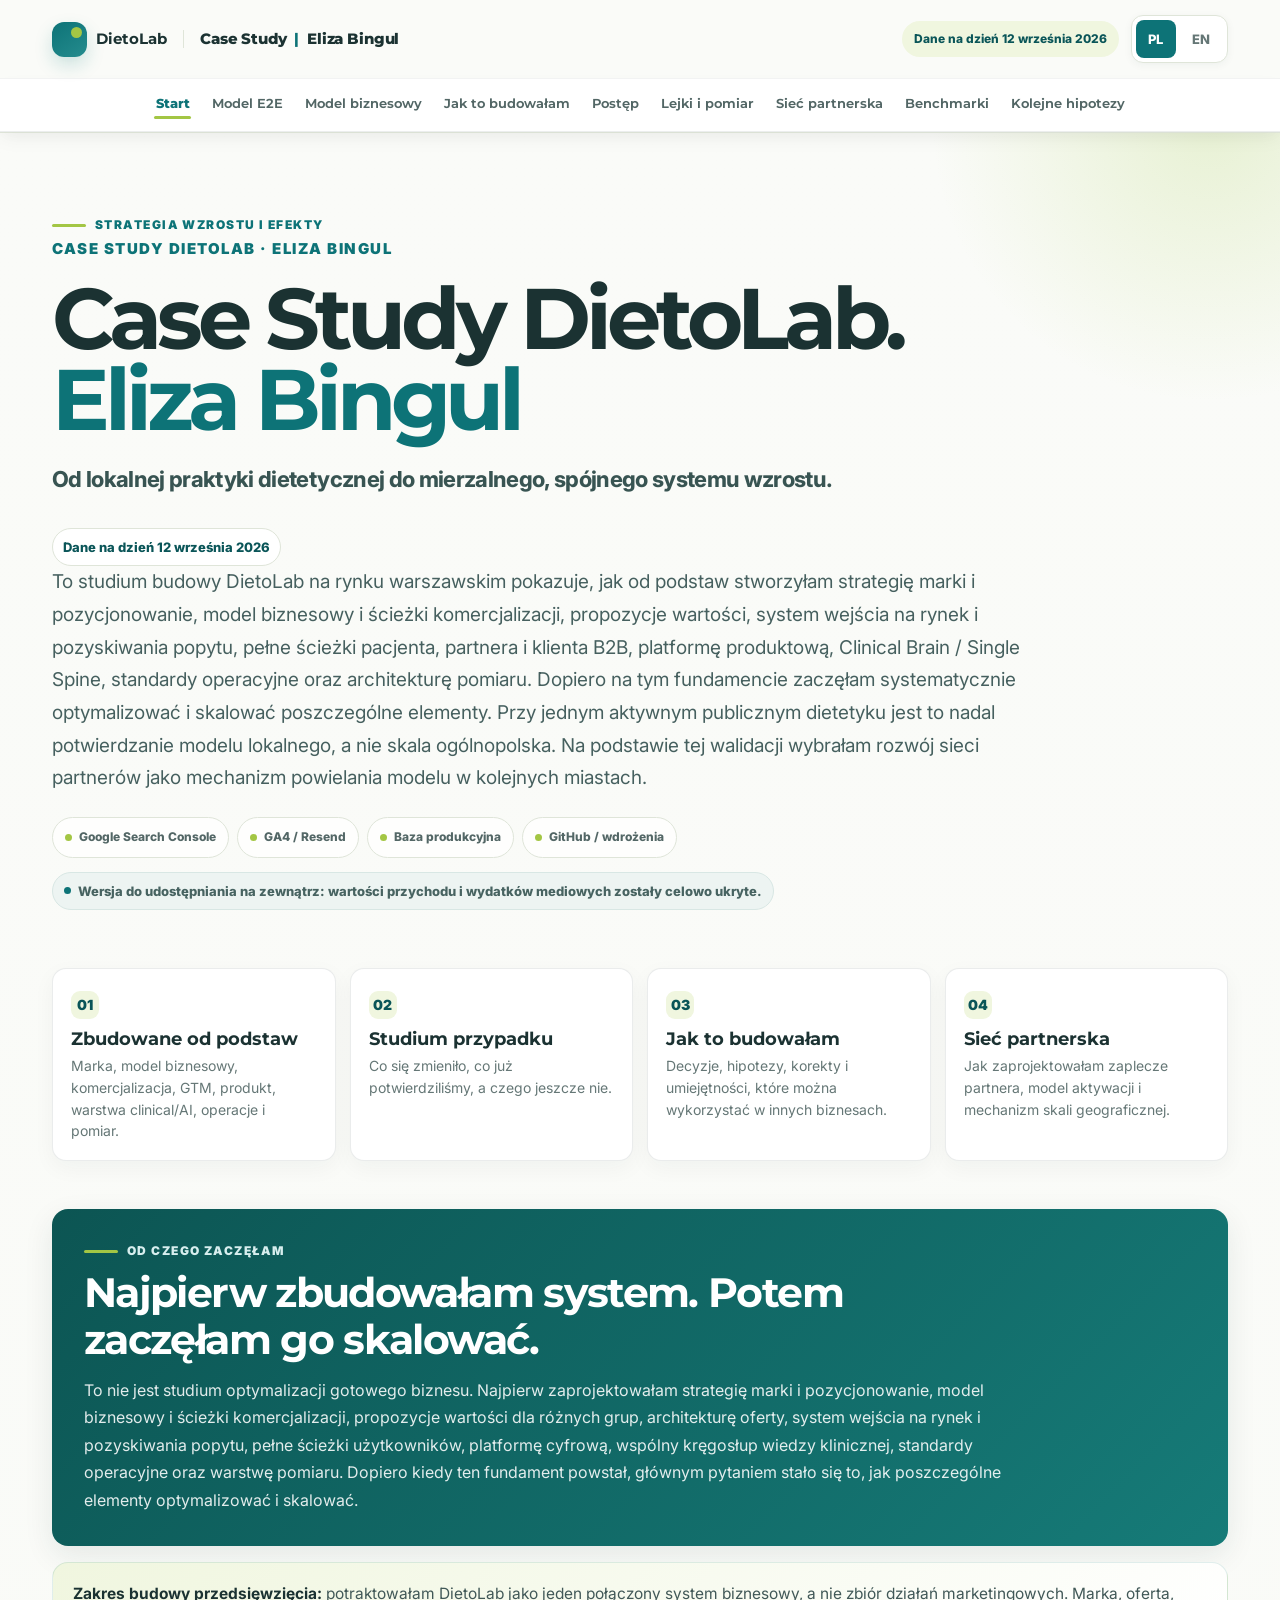
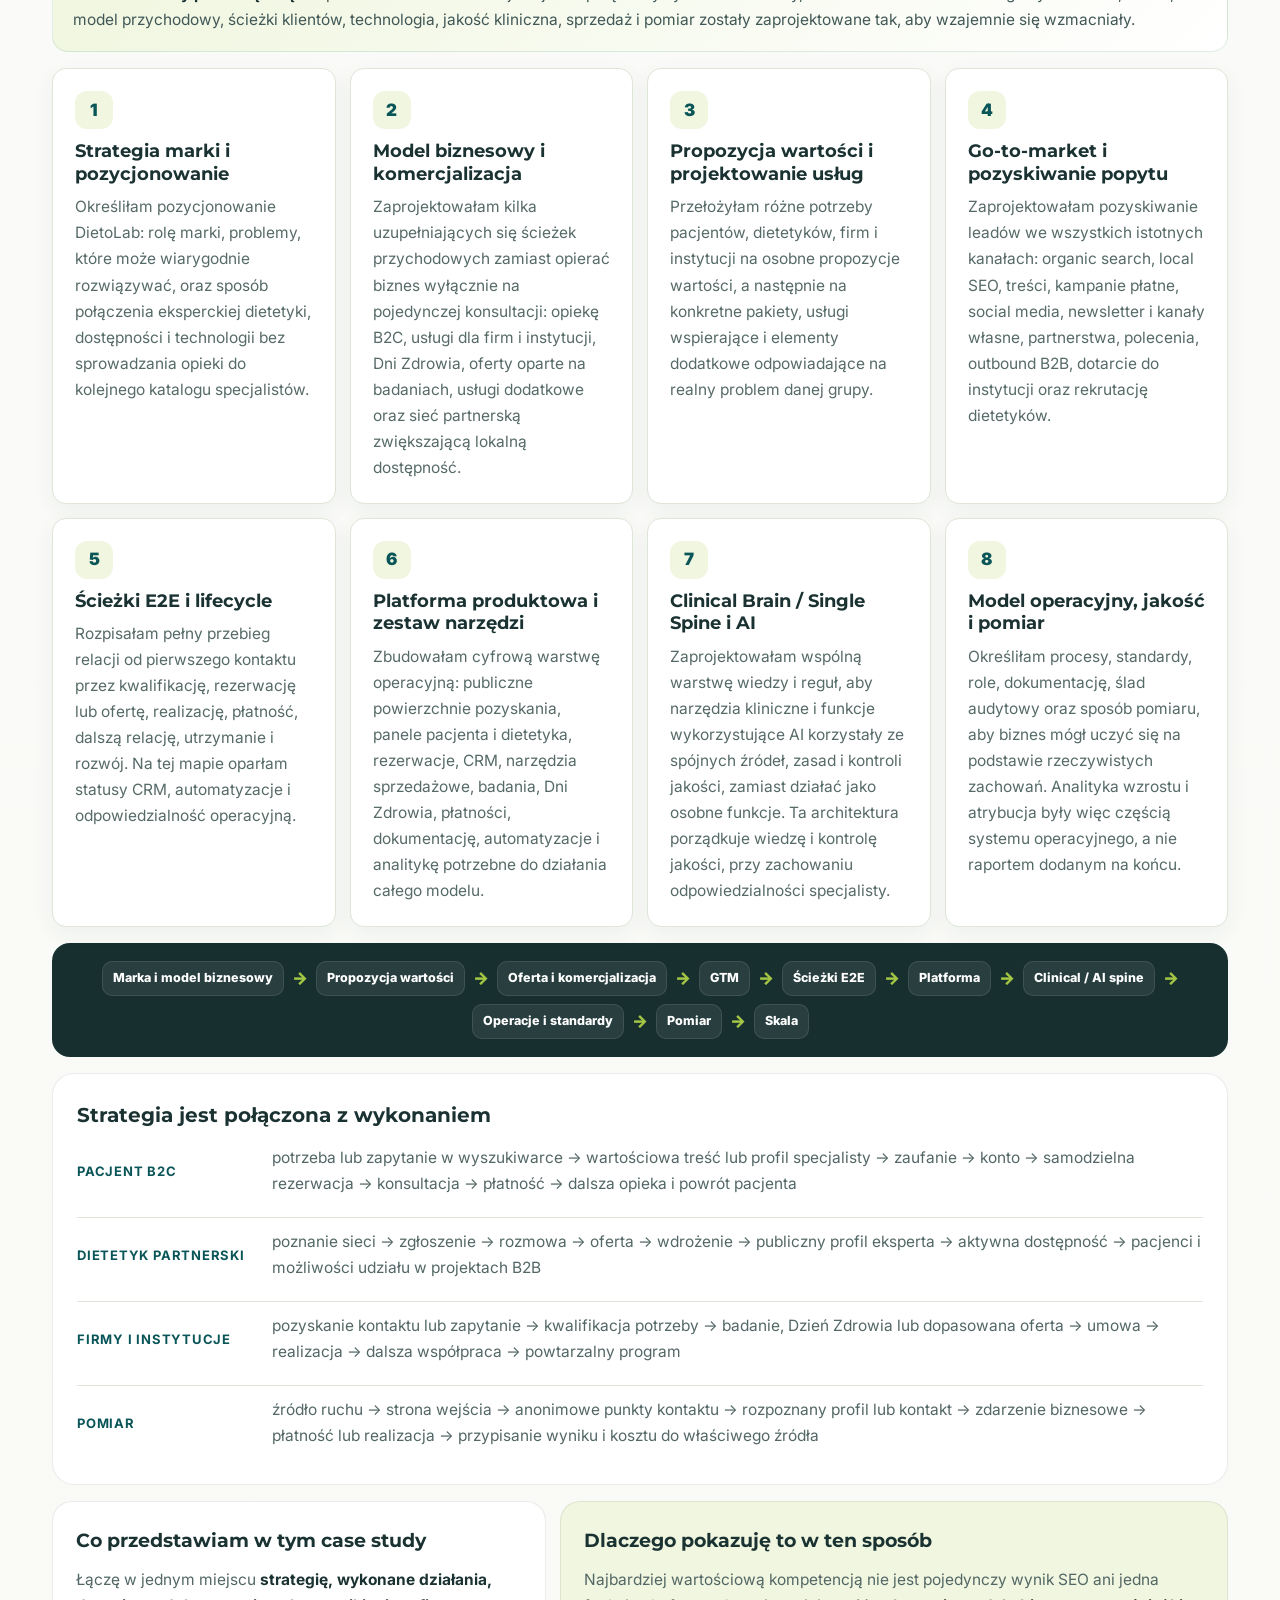
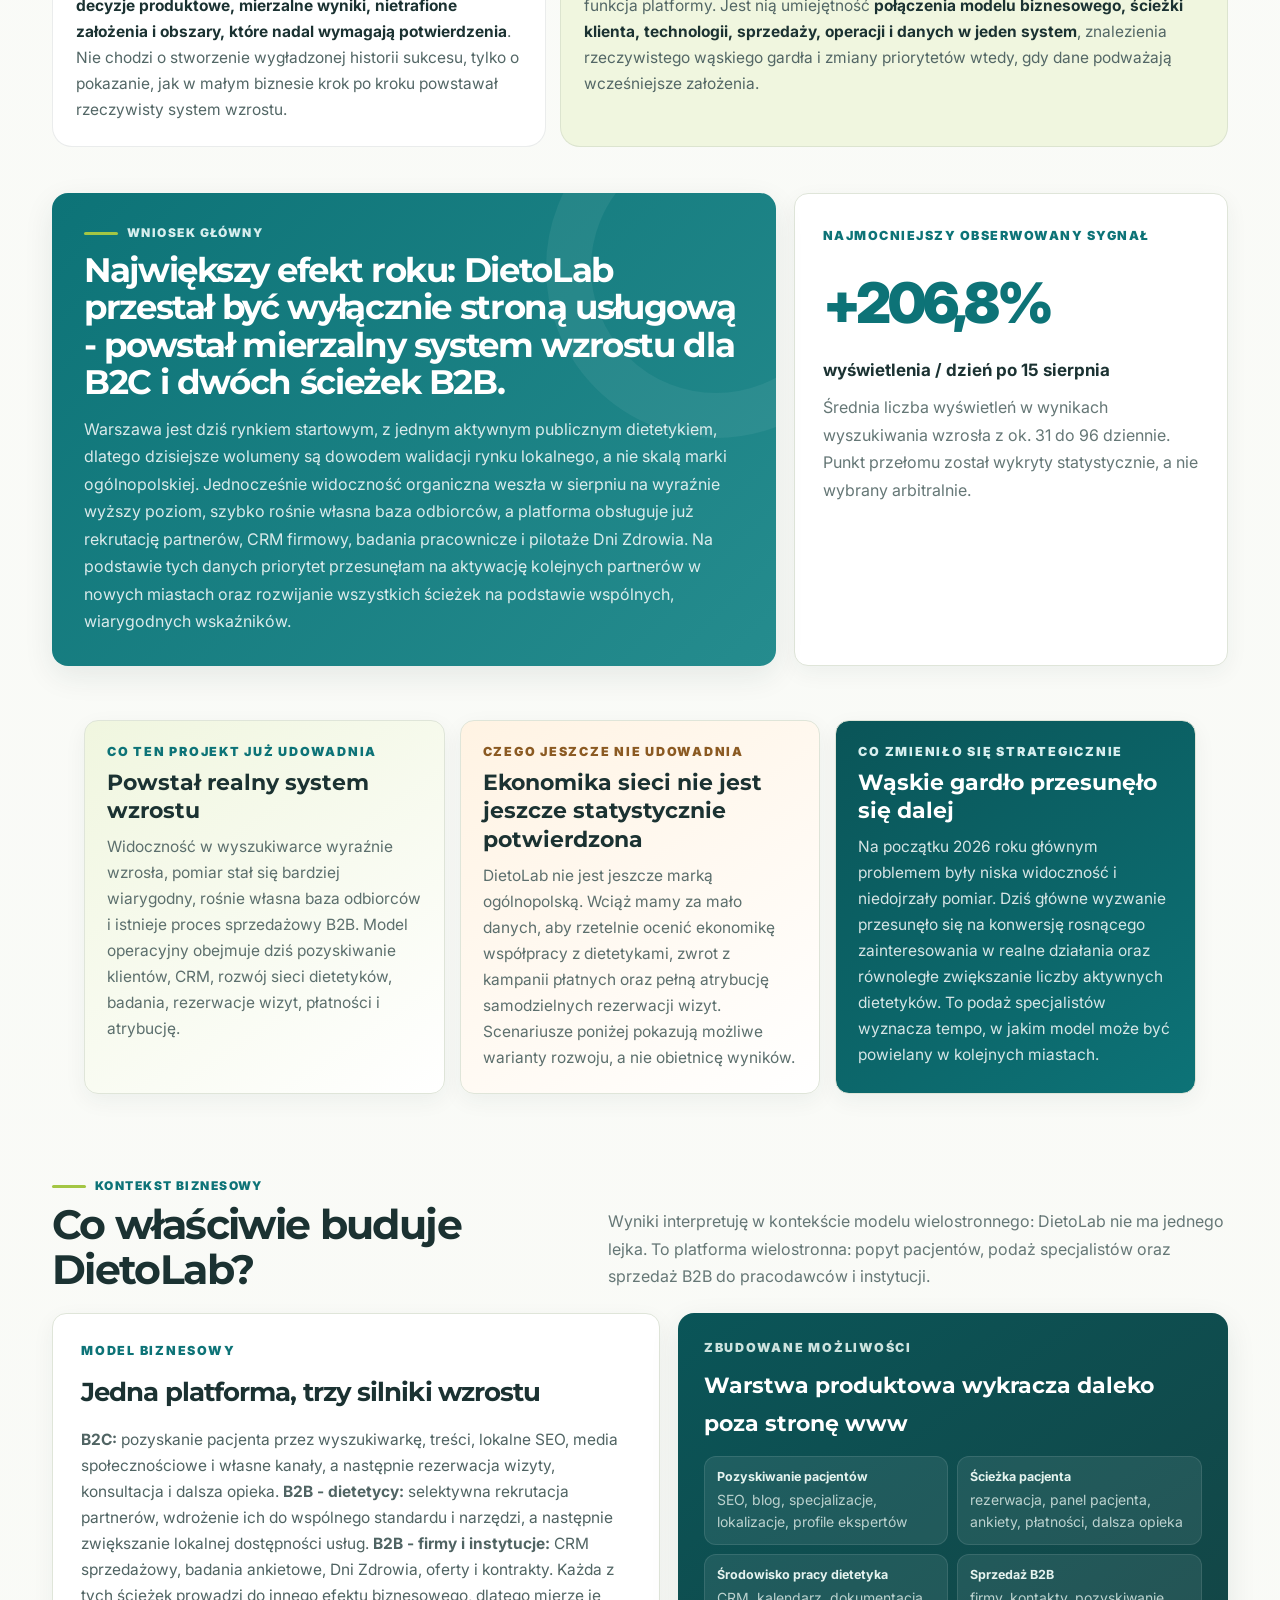
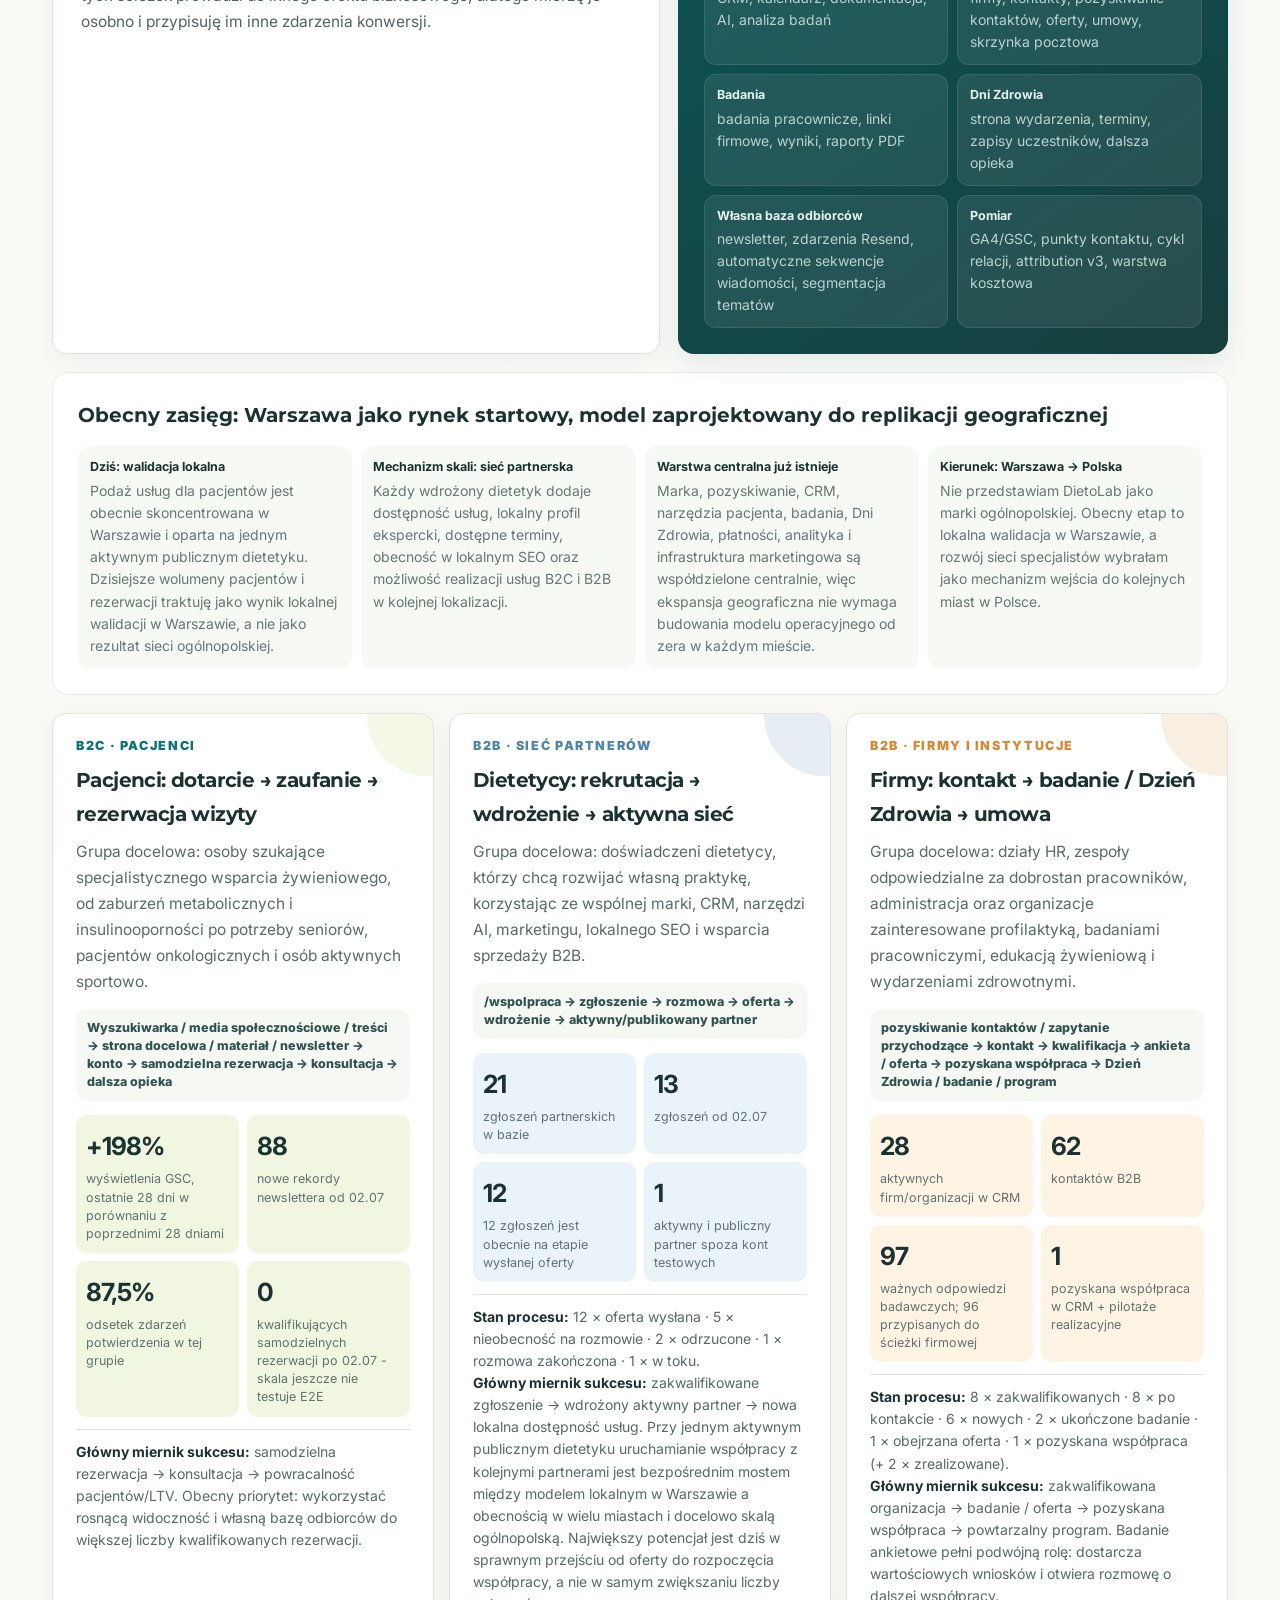
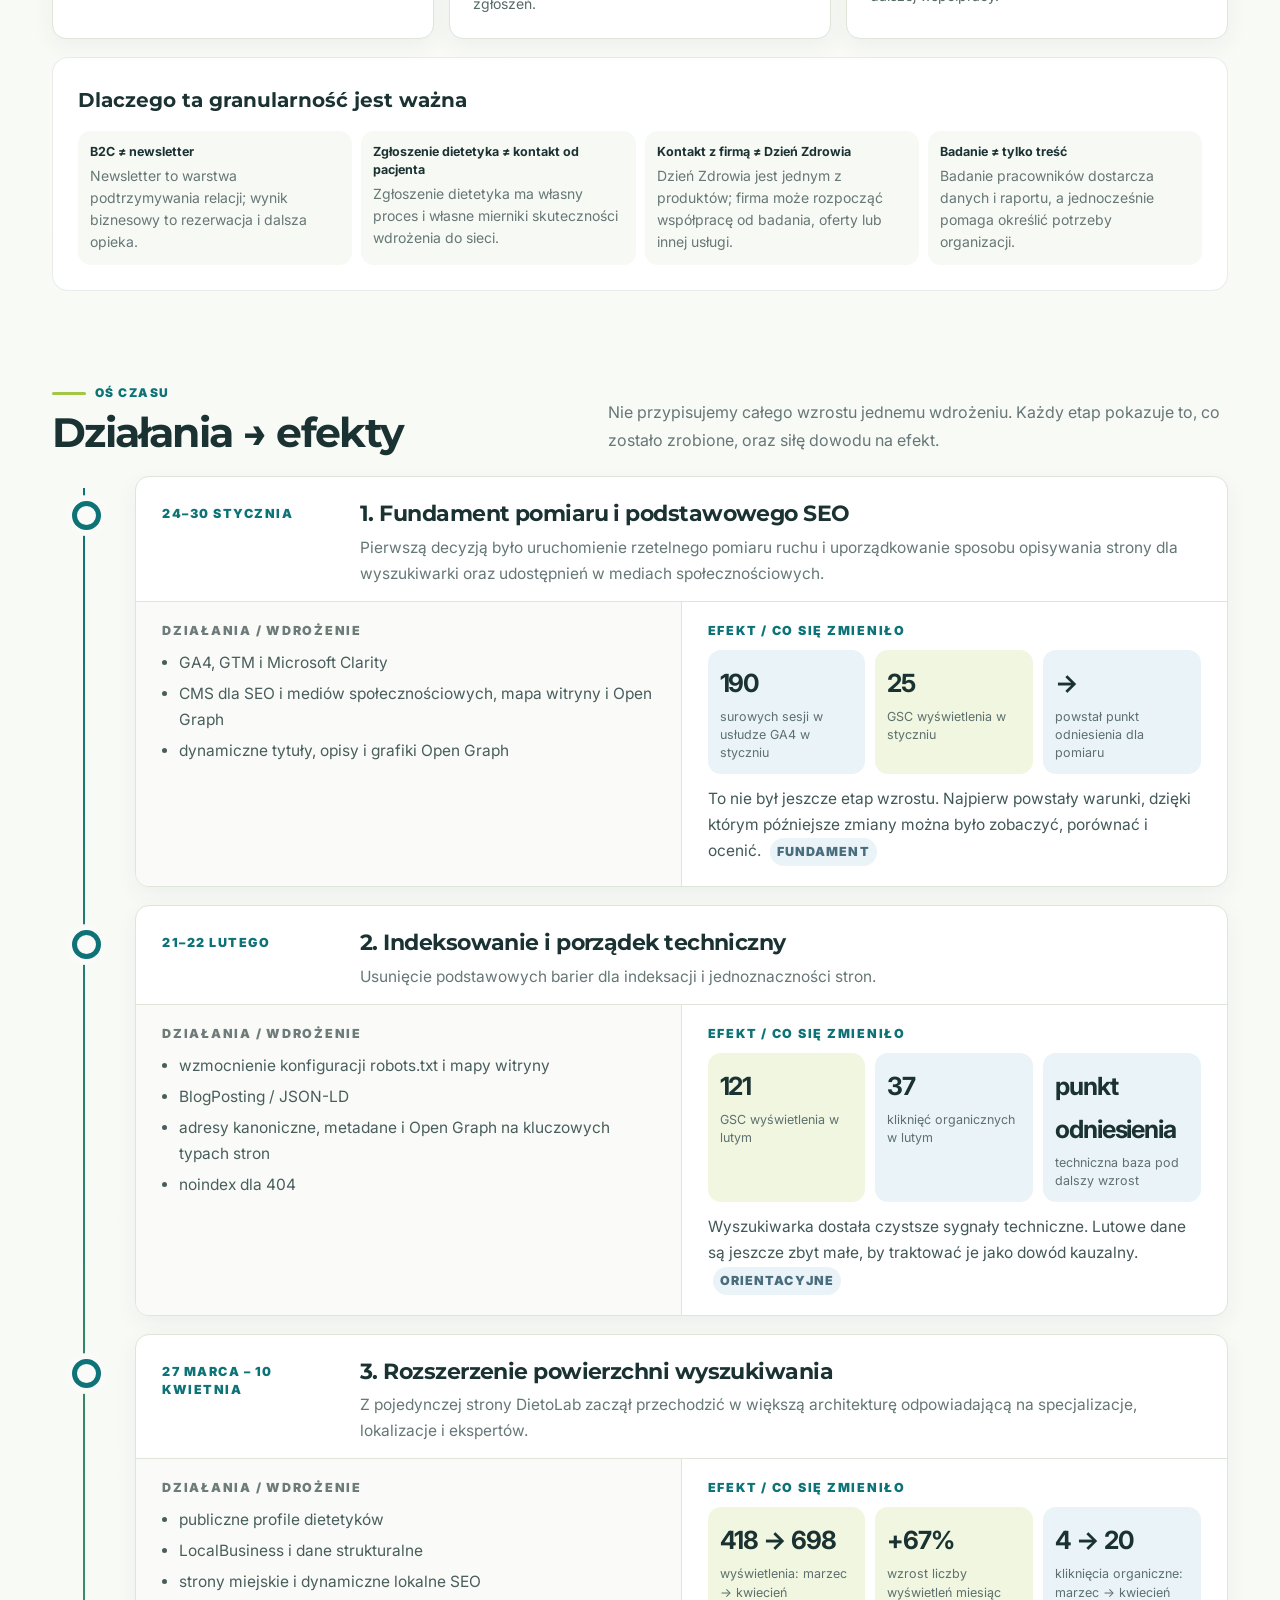
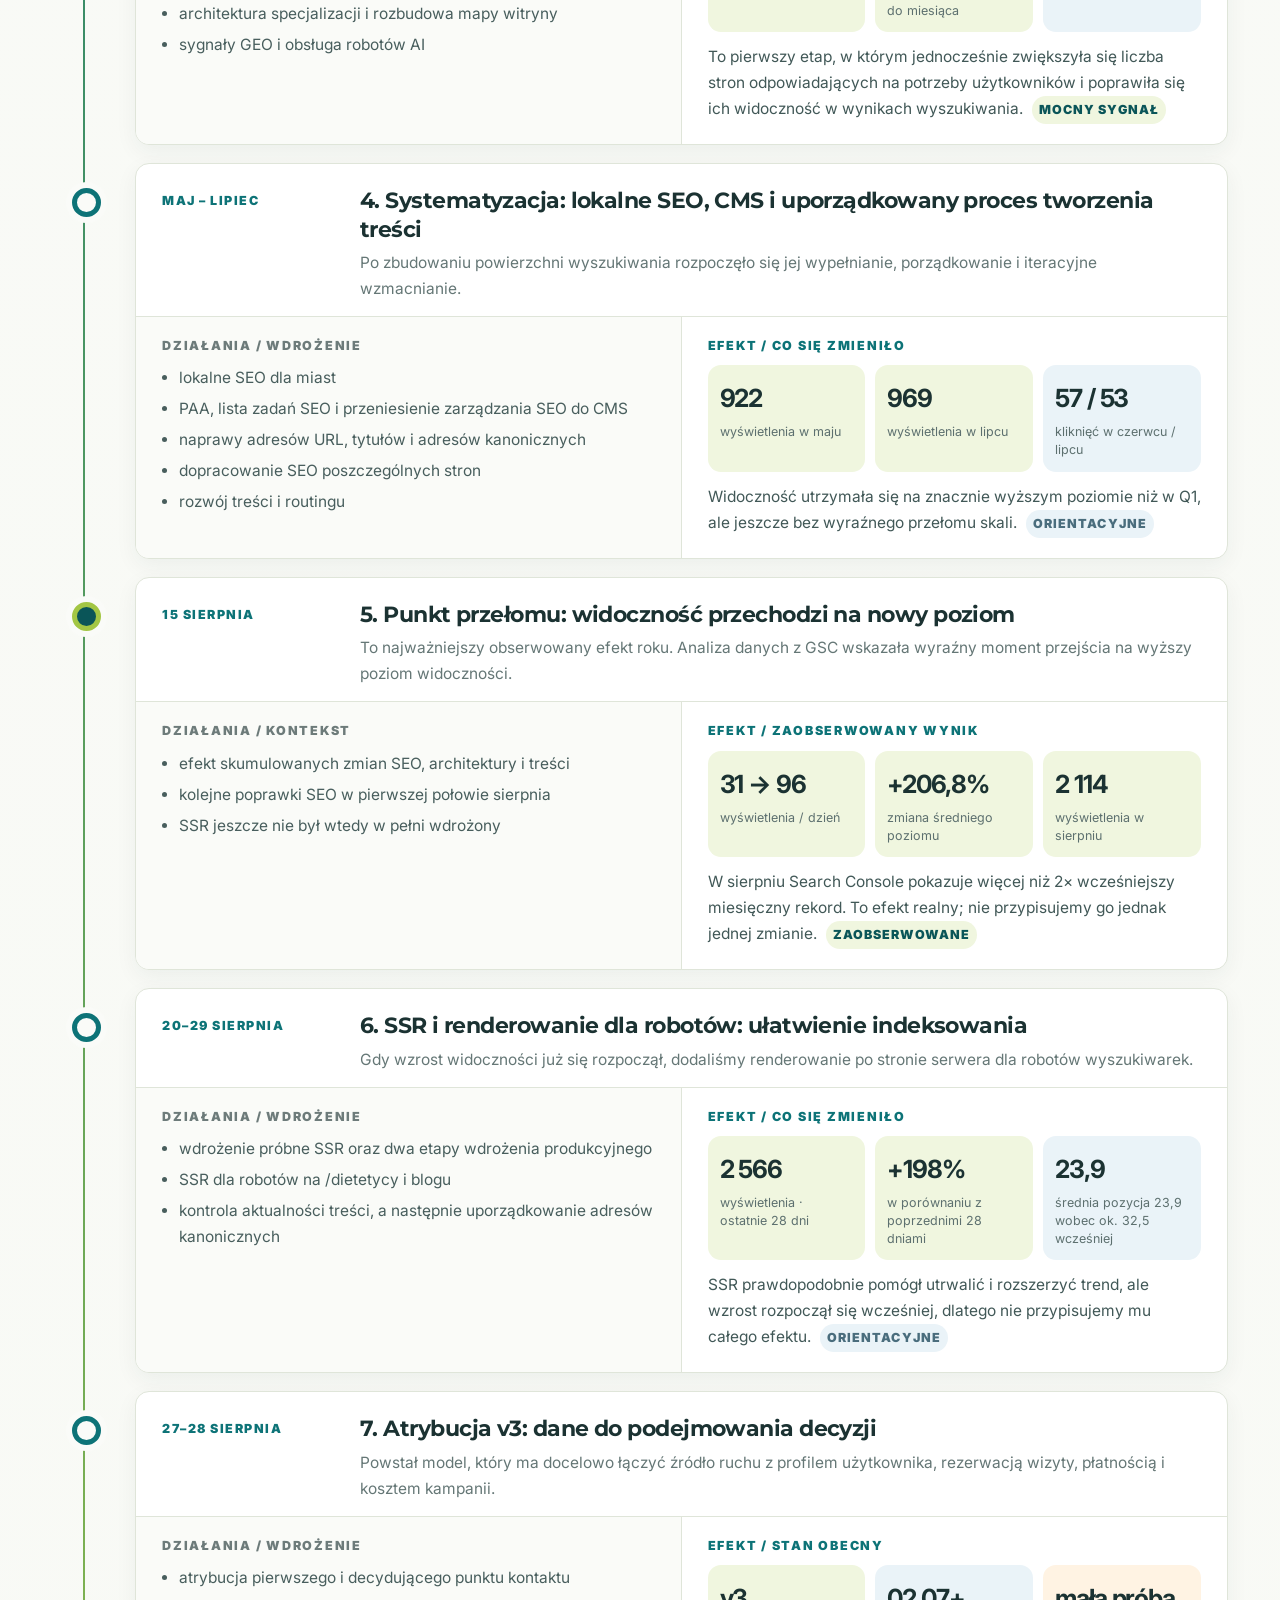
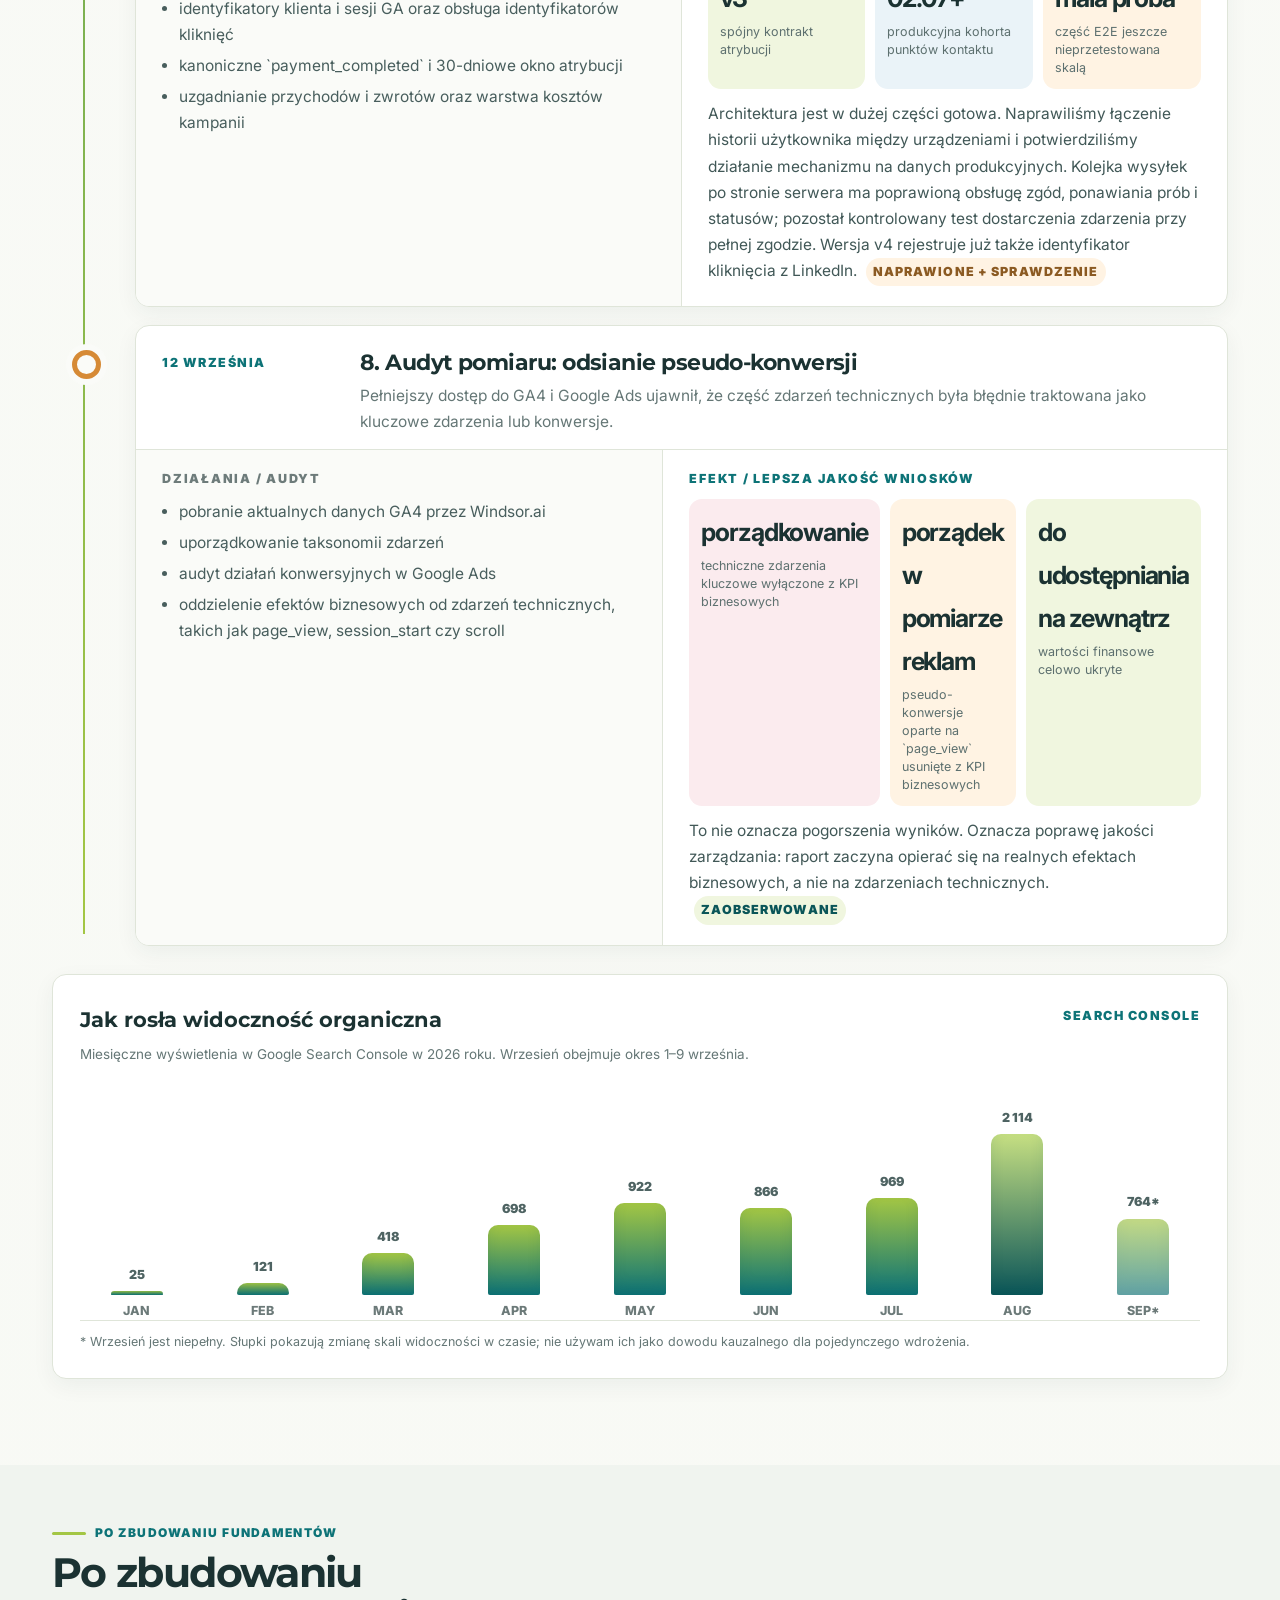
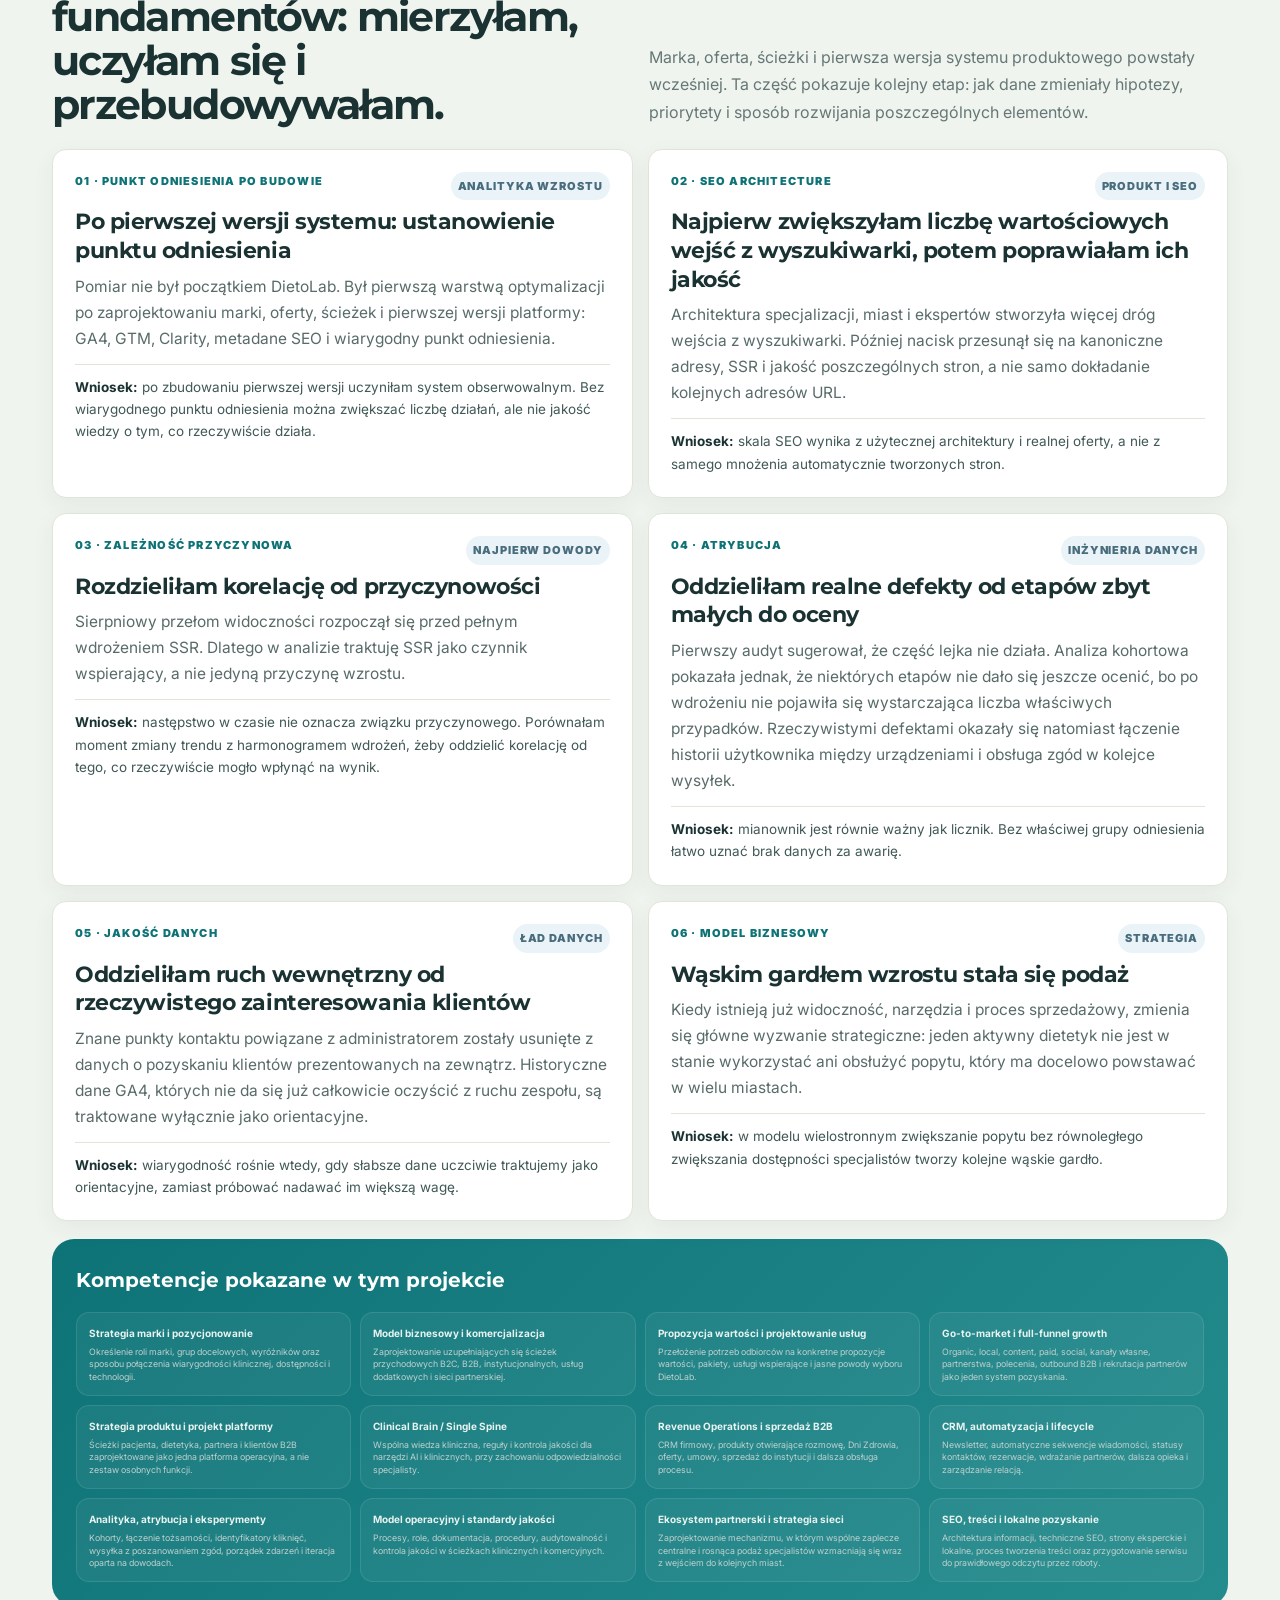
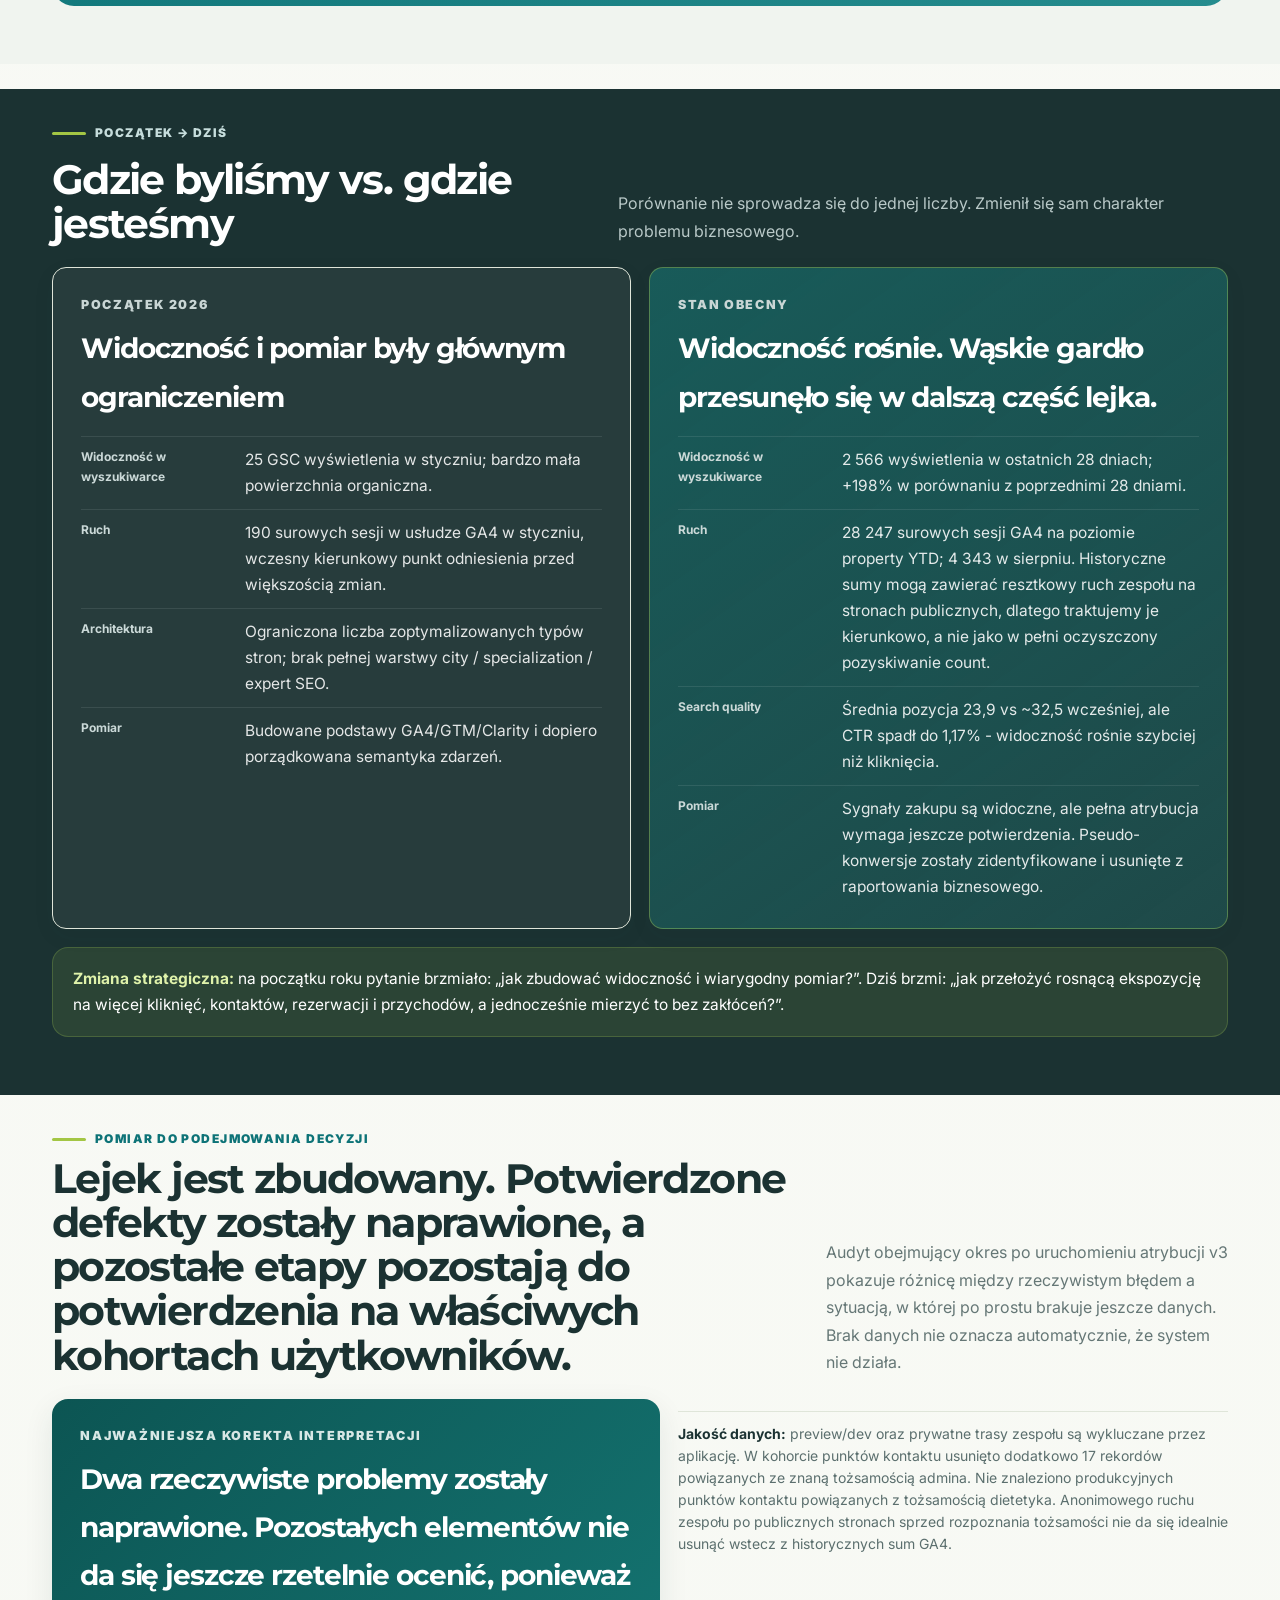
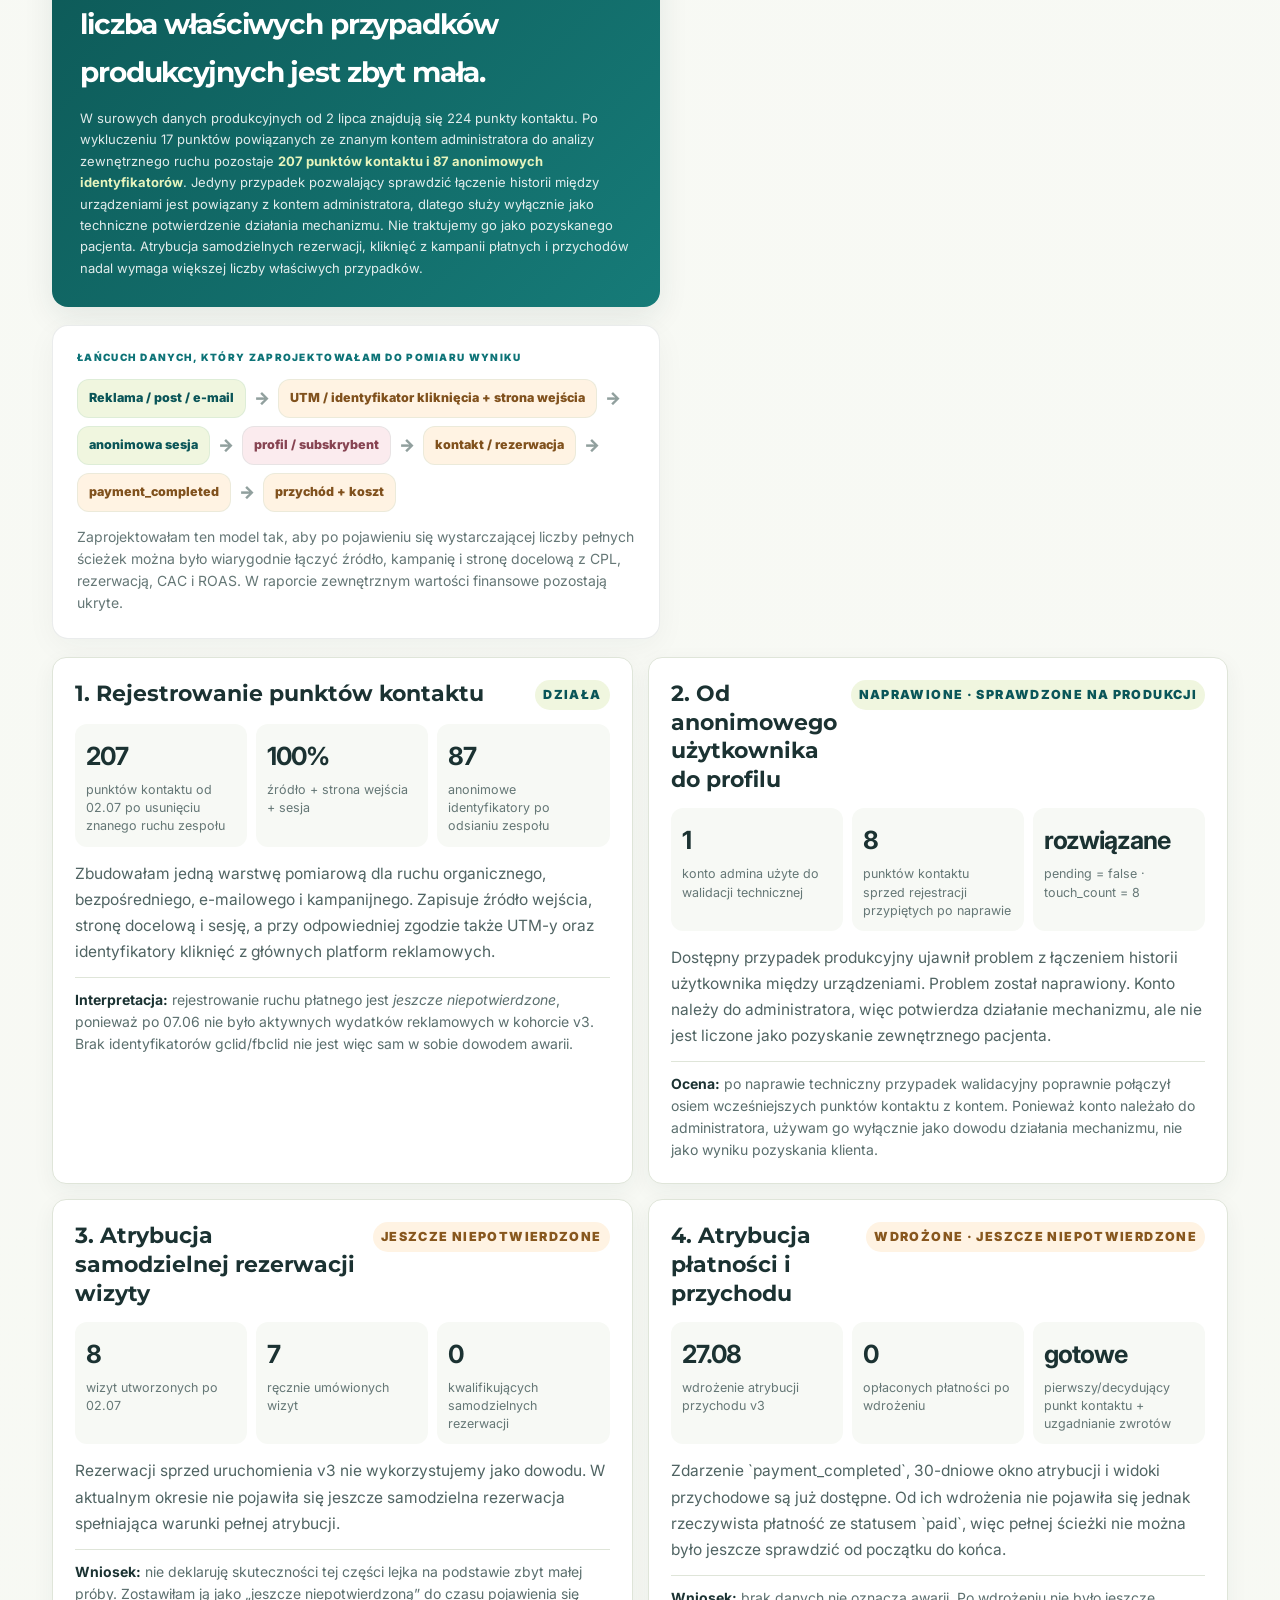
==== commit 3a6cb8ca: "edit: make DietoLab narrative case-study led" ====
--- a/index.html
+++ b/index.html
@@ -275,9 +275,9 @@
 <a href="#learning-path-pl">Jak to budowałam</a>
 <a href="#progress-pl">Postęp</a>
 <a href="#funnel-pl">Lejki i pomiar</a>
-<a href="#join-network-pl">Dla dietetyków</a>
+<a href="#join-network-pl">Sieć partnerska</a>
 <a href="#benchmarks-pl">Benchmarki</a>
-<a href="#next-pl">Co dalej</a>
+<a href="#next-pl">Kolejne hipotezy</a>
 </nav>
 <nav aria-label="Report navigation" class="jump-nav" data-lang="en">
 <a href="#start-en">Start</a>
@@ -286,9 +286,9 @@
 <a href="#learning-path-en">How I built it</a>
 <a href="#progress-en">Progress</a>
 <a href="#funnel-en">Funnels &amp; measurement</a>
-<a href="#join-network-en">For dietitians</a>
+<a href="#join-network-en">Partner network</a>
 <a href="#benchmarks-en">Benchmarks</a>
-<a href="#next-en">What next</a>
+<a href="#next-en">Next hypotheses</a>
 </nav>
 </div>
 </div>
@@ -299,13 +299,13 @@
 <div class="caseByline">Case Study DietoLab · Eliza Bingul</div>
 <h1>Case Study DietoLab.<br/><em>Eliza Bingul</em></h1>
 <p class="caseSubtitle">From a local nutrition practice to a measurable, end-to-end growth system.</p><div class="report-date">Data as of 12 September 2026</div>
-<p class="lede">A Warsaw-first healthcare venture-building case study: how I created the brand and positioning, business and commercialisation model, value propositions, go-to-market and acquisition system, end-to-end patient, partner and B2B journeys, product platform, Clinical Brain / Single Spine, operating standards and measurement architecture from the ground up. The results that follow show how I then began optimising and scaling that system. With one active public dietitian, this remains a local proof-of-model rather than nationwide scale. The next stage is partner-led replication across Polish cities.</p>
-<div class="source"><span class="pill">Google Search Console</span><span class="pill">GA4 / Resend</span><span class="pill">Baza produkcyjna</span><span class="pill">GitHub / deployments</span></div><div class="shareNote">External-safe version: actual revenue and media spend values are intentionally hidden.</div>
+<p class="lede">A Warsaw-first healthcare venture-building case study: how I created the brand and positioning, business and commercialisation model, value propositions, go-to-market and acquisition system, end-to-end patient, partner and B2B journeys, product platform, Clinical Brain / Single Spine, operating standards and measurement architecture from the ground up. The results that follow show how I then began optimising and scaling that system. With one active public dietitian, this remains a local proof-of-model rather than nationwide scale. Based on that validation, I chose partner-network activation as the mechanism for replicating the model across additional Polish cities.</p>
+<div class="source"><span class="pill">Google Search Console</span><span class="pill">GA4 / Resend</span><span class="pill">Production database</span><span class="pill">GitHub / deployments</span></div><div class="shareNote">External-safe version: actual revenue and media spend values are intentionally hidden.</div>
 </div></section><section aria-label="Spis głównych części case study" class="masterNav"><div class="wrap"><div class="masterNavInner">
 <a class="masterLink" href="#model-en"><span class="n">01</span><b>Built from the ground up</b><span>Brand, business model, commercialisation, GTM, product, clinical/AI spine, operations and measurement.</span></a>
 <a class="masterLink" href="#case-study-en"><span class="n">02</span><b>Case Study</b><span>What changed, what is proven and what is still uncertain.</span></a>
 <a class="masterLink" href="#learning-path-en"><span class="n">03</span><b>How I Built It</b><span>Decisions, hypotheses, corrections and transferable capabilities.</span></a>
-<a class="masterLink" href="#join-network-en"><span class="n">04</span><b>Join the Network</b><span>How the model can create value for an individual dietitian.</span></a>
+<a class="masterLink" href="#join-network-en"><span class="n">04</span><b>Partner Network</b><span>How I designed partner infrastructure, activation and geographic scale.</span></a>
 </div></div></section>
 <div class="wrap">
 <section class="origin" id="model-en">
@@ -318,7 +318,7 @@
 <article class="originCard"><div class="num">4</div><h3>Full-funnel GTM &amp; acquisition</h3><p>I designed acquisition across organic search, local SEO, content, paid media, social, newsletter and owned channels, partnerships, referrals, B2B outbound, institutional outreach and dietitian recruitment, with different entry points for different audiences.</p></article>
 <article class="originCard"><div class="num">5</div><h3>End-to-end journeys &amp; lifecycle</h3><p>I mapped the full relationship from first contact through qualification, booking or offer, delivery, payment, follow-up, retention and expansion. These journeys became the blueprint for CRM states, automation and operational ownership.</p></article>
 <article class="originCard"><div class="num">6</div><h3>Product platform &amp; toolset</h3><p>I built the digital operating layer: public acquisition surfaces, patient and dietitian panels, booking, CRM, sales tooling, research workflows, Health Days, payments, documentation, automation and analytics needed to run the model.</p></article>
-<article class="originCard"><div class="num">7</div><h3>Clinical Brain / Single Spine &amp; AI</h3><p>I designed a shared knowledge and decision spine so clinical and AI-enabled tools use consistent sources, rules and quality controls rather than becoming isolated features. The aim is better organised work and more consistent patient support, with professional judgement retained.</p></article>
+<article class="originCard"><div class="num">7</div><h3>Clinical Brain / Single Spine &amp; AI</h3><p>I designed a shared knowledge and decision spine so clinical and AI-enabled tools use consistent sources, rules and quality controls rather than becoming isolated features. This architecture keeps the knowledge and quality-control logic shared while professional judgement remains with the specialist.</p></article>
 <article class="originCard"><div class="num">8</div><h3>Operating model, quality &amp; measurement</h3><p>I defined processes, standards, roles, documentation, auditability and measurement so the business could learn from real behaviour. Growth analytics and attribution were therefore part of the operating system, not a reporting layer added at the end.</p></article>
 </div>
 <div class="buildFlow" aria-label="Venture-building sequence"><span>Brand &amp; business model</span><i>→</i><span>Value proposition</span><i>→</i><span>Offer &amp; commercialisation</span><i>→</i><span>GTM</span><i>→</i><span>E2E journeys</span><i>→</i><span>Platform</span><i>→</i><span>Clinical / AI spine</span><i>→</i><span>Operations &amp; standards</span><i>→</i><span>Measurement</span><i>→</i><span>Scale</span></div>
@@ -331,37 +331,37 @@
 <div class="whyCase"><article><h3>What this case study shows</h3><p>It brings together the <strong>strategy, actions, product decisions, measurable outcomes, failed assumptions and remaining gaps</strong>. The goal is not to present a polished success story, but to show how a real growth system was built and refined while the business was still small.</p></article><article><h3>Why show it this way?</h3><p>Because the most transferable capability is not one SEO result or one feature. It is the ability to <strong>connect business model, customer journey, technology, sales, operations and evidence into one system</strong>, identify the actual bottleneck, and change priorities when the data contradicts the original assumption.</p></article></div>
 </section>
 <section class="thesis">
-<article class="thesisMain"><div class="eyebrow" style="color:#d7eeee">Wniosek główny</div><h2>The biggest outcome of the year: DietoLab is no longer only a service website. It is becoming a measurable growth system for B2C and two B2B paths.</h2><p>The operating footprint is still Warsaw-first, with one active public dietitian, so current volumes represent local market validation rather than nationwide brand scale. At the same time, organic visibility moved to a clearly higher level in August, the owned audience is growing quickly, and the platform already in place supports partner recruitment, company CRM, employee research and Health Day pilots. The next stage is to convert partner recruitment into local capacity in additional cities and scale these paths using clean shared KPIs.</p></article>
+<article class="thesisMain"><div class="eyebrow" style="color:#d7eeee">Core conclusion</div><h2>The biggest outcome of the year: DietoLab moved beyond a service website and now operates as a measurable growth system for B2C and two B2B paths.</h2><p>The operating footprint is still Warsaw-first, with one active public dietitian, so current volumes represent local market validation rather than nationwide brand scale. At the same time, organic visibility moved to a clearly higher level in August, the owned audience is growing quickly, and the platform already in place supports partner recruitment, company CRM, employee research and Health Day pilots. Based on the current evidence, I shifted the priority to activating partners in additional cities and scaling each path against clean, shared KPIs.</p></article>
 <article class="thesisSide"><div class="date">Strongest observed signal</div><div class="big">+206,8%</div><b>impressions / day after 15 August</b><p>The average increased from about 31 to 96 impressions per day. This is a statistically detected change point, not an arbitrary date.</p></article>
 </section><section class="proofBand"><div class="wrap"><div class="proofGrid">
 <article class="proofCard good"><div class="cap" style="color:var(--teal)">What this case proves</div><h3>A real growth system was built</h3><p>Search visibility materially expanded, measurement matured, owned audience and B2B pipelines exist, and the operating model now spans acquisition, CRM, partner supply, research, booking, payments and attribution.</p></article>
 <article class="proofCard caution"><div class="cap" style="color:#8b5a22">What it does not prove yet</div><h3>Network economics are not yet statistically proven</h3><p>DietoLab is not yet nationwide. Partner economics, paid ROAS and natural self-booking attribution still have low eligible volume. Scenario models below are hypotheses to validate, not promises.</p></article>
-<article class="proofCard dark"><div class="cap" style="color:#d7eeee">What changed strategically</div><h3>The bottleneck moved</h3><p>Early 2026 was constrained by discoverability and measurement. The next constraint is lower-funnel conversion and specialist supply: activating more dietitians so the demand engine can be replicated city by city.</p></article>
+<article class="proofCard dark"><div class="cap" style="color:#d7eeee">What changed strategically</div><h3>The bottleneck moved</h3><p>Early 2026 was constrained by discoverability and measurement. The current constraint is lower-funnel conversion and specialist supply: activating more dietitians is now the limiting factor for city-by-city replication.</p></article>
 </div></div></section>
 <section class="strategy" id="case-study-en">
-<div class="sectionHead"><div><div class="eyebrow">Kontekst biznesowy</div><h2>What is DietoLab building?</h2></div><p>To assess the results, it is important to understand that DietoLab does not have one funnel. It is a multi-sided platform: patient demand, specialist supply, and B2B sales to employers and institutions.</p></div>
+<div class="sectionHead"><div><div class="eyebrow">Business context</div><h2>What is DietoLab building?</h2></div><p>To assess the results, it is important to understand that DietoLab does not have one funnel. It is a multi-sided platform: patient demand, specialist supply, and B2B sales to employers and institutions.</p></div>
 <div class="strategyIntro">
 <article class="platformStory"><div class="cap" style="color:var(--teal)">Business model</div><h3>One platform, three growth engines</h3><p><b>B2C:</b> patient acquisition through search, content, local SEO, social and owned media, followed by booking, consultation and retention. <b>B2B - dietitians:</b> selective partner recruitment, onboarding to a shared standard and toolset, then expansion of local service capacity. <b>B2B - companies and institutions:</b> sales CRM, surveys, Health Days, offers and contracts. Each path has a different conversion event, so I measure them separately rather than collapsing them into one metric.</p></article>
-<article class="platformStack"><div class="cap" style="color:#cde3df">Capabilities already in place built</div><h3>The product layer goes far beyond the website</h3><div class="stackGrid"><div class="stackItem"><b>Public acquisition</b><span>SEO, blog, specialisations, locations, expert profiles</span></div><div class="stackItem"><b>Patient journey</b><span>booking, patient panel, surveys, payments, follow-up</span></div><div class="stackItem"><b>Dietitian OS</b><span>CRM, calendar, documentation, AI, lab analysis</span></div><div class="stackItem"><b>B2B Sales OS</b><span>companies, contacts, lead sourcing, offers, contracts, mailbox</span></div><div class="stackItem"><b>Research</b><span>employee research, company links, results, PDF reports</span></div><div class="stackItem"><b>Health Days</b><span>event landing page, time slots, participant sign-ups, follow-up</span></div><div class="stackItem"><b>Owned audience</b><span>newsletter, Resend events, drip, topic segmentation</span></div><div class="stackItem"><b>Measurement</b><span>GA4/GSC, touchpoints, lifecycle, attribution v3, cost layer</span></div></div></article>
-</div>
-<article class="capability"><h3>Current footprint: Warsaw-first, built for geographic replication</h3><div class="capGrid"><div class="capItem"><b>Today: local validation</b><span>Patient service capacity is currently concentrated in Warsaw and supported by one active public dietitian. I treat current patient and booking volumes as Warsaw-market validation, not as the output of a nationwide network.</span></div><div class="capItem"><b>Scale mechanism: partner network</b><span>Each onboarded dietitian adds service capacity, a local expert profile, booking inventory, local SEO presence and the ability to deliver B2C and B2B services in another location.</span></div><div class="capItem"><b>Central layer already in place exists</b><span>Brand, acquisition, CRM, patient tooling, research, Health Days, payments, analytics and marketing infrastructure are shared centrally, so geographic expansion does not require rebuilding the operating model city by city.</span></div><div class="capItem"><b>Direction: Warsaw to Poland</b><span>The strategic objective is not to present DietoLab as an existing nationwide brand. The objective is to prove the model locally, grow the specialist network and use that network to expand into additional Polish markets.</span></div></div></article>
+<article class="platformStack"><div class="cap" style="color:#cde3df">Capabilities already in place</div><h3>The product layer goes far beyond the website</h3><div class="stackGrid"><div class="stackItem"><b>Public acquisition</b><span>SEO, blog, specialisations, locations, expert profiles</span></div><div class="stackItem"><b>Patient journey</b><span>booking, patient panel, surveys, payments, follow-up</span></div><div class="stackItem"><b>Dietitian OS</b><span>CRM, calendar, documentation, AI, lab analysis</span></div><div class="stackItem"><b>B2B Sales OS</b><span>companies, contacts, lead sourcing, offers, contracts, mailbox</span></div><div class="stackItem"><b>Research</b><span>employee research, company links, results, PDF reports</span></div><div class="stackItem"><b>Health Days</b><span>event landing page, time slots, participant sign-ups, follow-up</span></div><div class="stackItem"><b>Owned audience</b><span>newsletter, Resend events, drip, topic segmentation</span></div><div class="stackItem"><b>Measurement</b><span>GA4/GSC, touchpoints, lifecycle, attribution v3, cost layer</span></div></div></article>
+</div>
+<article class="capability"><h3>Current footprint: Warsaw-first, built for geographic replication</h3><div class="capGrid"><div class="capItem"><b>Today: local validation</b><span>Patient service capacity is currently concentrated in Warsaw and supported by one active public dietitian. I treat current patient and booking volumes as Warsaw-market validation, not as the output of a nationwide network.</span></div><div class="capItem"><b>Scale mechanism: partner network</b><span>Each onboarded dietitian adds service capacity, a local expert profile, booking inventory, local SEO presence and the ability to deliver B2C and B2B services in another location.</span></div><div class="capItem"><b>Central layer already exists</b><span>Brand, acquisition, CRM, patient tooling, research, Health Days, payments, analytics and marketing infrastructure are shared centrally, so geographic expansion does not require rebuilding the operating model city by city.</span></div><div class="capItem"><b>Direction: Warsaw to Poland</b><span>I do not present DietoLab as an existing nationwide brand. I treat Warsaw as the proof-of-model market and the partner network as the mechanism for expansion into additional Polish cities.</span></div></div></article>
 <div class="segmentGrid">
-<article class="segment patient"><div class="segLabel">B2C · Pacjenci</div><h3>Patients: discovery → trust → booking</h3><p>Target: people looking for specialist nutrition support, from metabolic health and insulin resistance to senior, oncology and sports nutrition.</p><div class="segFlow">Search / social / content → landing / resource / newsletter → account → self-booking → consultation → follow-up</div><div class="segKpis"><div class="segKpi"><b>+198%</b><span>GSC impressions, recent 28d vs prior</span></div><div class="segKpi"><b>88</b><span>new newsletter records since 2 July</span></div><div class="segKpi"><b>87,5%</b><span>confirmation-event rate in this cohort</span></div><div class="segKpi"><b>0</b><span>eligible self-bookings since 2 July; scale has not tested E2E yet</span></div></div><div class="goal"><b>North Star:</b> qualified self-booking → consultation → retention/LTV. Current priority: convert growing visibility and owned audience into more qualified bookings.</div></article>
-<article class="segment partner"><div class="segLabel">B2B · Sieć partnerów</div><h3>Dietitians: recruitment → onboarding → active network</h3><p>Target: experienced dietitians who want to grow their own practice under a shared brand, with CRM, AI, marketing, local SEO and B2B sales support.</p><div class="segFlow">/wspolpraca → application → interview → offer → onboarding → active/published partner</div><div class="segKpis"><div class="segKpi"><b>21</b><span>partner applications in the database</span></div><div class="segKpi"><b>13</b><span>applications since 2 July</span></div><div class="segKpi"><b>12</b><span>pipeline currently at offer_sent</span></div><div class="segKpi"><b>1</b><span>active, public non-test partner</span></div></div><div class="goal"><b>Pipeline snapshot:</b> 12 × oferta wysłana · 5 × nieobecność na rozmowie · 2 × odrzucone · 1 × rozmowa zakończona · 1 × w toku.<br/><b>North Star:</b> qualified application → onboarded active partner → new local supply and capacity. With one active public dietitian today, partner activation is the direct bridge from a Warsaw-first model to multi-city and eventually nationwide coverage. The biggest upside is now in activation/onboarding, not only top-of-funnel.</div></article>
-<article class="segment company"><div class="segLabel">B2B · Firmy i instytucje</div><h3>Companies: lead → research / Health Day → contract</h3><p>Target: HR, wellbeing, administration and organisations interested in prevention, employee research, nutrition education and health events.</p><div class="segFlow">lead sourcing / inbound → contact → qualification → survey / offer → won → Health Day / research / programme</div><div class="segKpis"><div class="segKpi"><b>28</b><span>active companies/organisations in CRM</span></div><div class="segKpi"><b>62</b><span>B2B contacts</span></div><div class="segKpi"><b>97</b><span>valid research responses; 96 linked to the company path</span></div><div class="segKpi"><b>1</b><span>won in CRM + delivery pilots</span></div></div><div class="goal"><b>Pipeline snapshot:</b> 8 × qualified · 8 × contacted · 6 × new · 2 × survey_completed · 1 × offer_viewed · 1 × won (+ 2 × delivered).<br/><b>North Star:</b> qualified organisation → survey/offer → won → repeatable programme. The survey plays two roles: an insight product and an entry point into a sales conversation.</div></article>
+<article class="segment patient"><div class="segLabel">B2C · Patients</div><h3>Patients: discovery → trust → booking</h3><p>Target: people looking for specialist nutrition support, from metabolic health and insulin resistance to senior, oncology and sports nutrition.</p><div class="segFlow">Search / social / content → landing / resource / newsletter → account → self-booking → consultation → follow-up</div><div class="segKpis"><div class="segKpi"><b>+198%</b><span>GSC impressions, recent 28d vs prior</span></div><div class="segKpi"><b>88</b><span>new newsletter records since 2 July</span></div><div class="segKpi"><b>87,5%</b><span>confirmation-event rate in this cohort</span></div><div class="segKpi"><b>0</b><span>eligible self-bookings since 2 July; scale has not tested E2E yet</span></div></div><div class="goal"><b>North Star:</b> qualified self-booking → consultation → retention/LTV. Current priority: convert growing visibility and owned audience into more qualified bookings.</div></article>
+<article class="segment partner"><div class="segLabel">B2B · Partner network</div><h3>Dietitians: recruitment → onboarding → active network</h3><p>Target: experienced dietitians who want to grow their own practice under a shared brand, with CRM, AI, marketing, local SEO and B2B sales support.</p><div class="segFlow">/wspolpraca → application → interview → offer → onboarding → active/published partner</div><div class="segKpis"><div class="segKpi"><b>21</b><span>partner applications in the database</span></div><div class="segKpi"><b>13</b><span>applications since 2 July</span></div><div class="segKpi"><b>12</b><span>pipeline currently at offer_sent</span></div><div class="segKpi"><b>1</b><span>active, public non-test partner</span></div></div><div class="goal"><b>Pipeline snapshot:</b> 12 × offer sent · 5 × no-show · 2 × rejected · 1 × interview completed · 1 × in progress.<br/><b>North Star:</b> qualified application → onboarded active partner → new local supply and capacity. With one active public dietitian today, partner activation is the direct bridge from a Warsaw-first model to multi-city and eventually nationwide coverage. The biggest upside is now in activation/onboarding, not only top-of-funnel.</div></article>
+<article class="segment company"><div class="segLabel">B2B · Companies &amp; institutions</div><h3>Companies: lead → research / Health Day → contract</h3><p>Target: HR, wellbeing, administration and organisations interested in prevention, employee research, nutrition education and health events.</p><div class="segFlow">lead sourcing / inbound → contact → qualification → survey / offer → won → Health Day / research / programme</div><div class="segKpis"><div class="segKpi"><b>28</b><span>active companies/organisations in CRM</span></div><div class="segKpi"><b>62</b><span>B2B contacts</span></div><div class="segKpi"><b>97</b><span>valid research responses; 96 linked to the company path</span></div><div class="segKpi"><b>1</b><span>won in CRM + delivery pilots</span></div></div><div class="goal"><b>Pipeline snapshot:</b> 8 × qualified · 8 × contacted · 6 × new · 2 × survey_completed · 1 × offer_viewed · 1 × won (+ 2 × delivered).<br/><b>North Star:</b> qualified organisation → survey/offer → won → repeatable programme. The survey plays two roles: an insight product and an entry point into a sales conversation.</div></article>
 </div>
 <article class="capability"><h3>Why this level of detail matters</h3><div class="capGrid"><div class="capItem"><b>B2C ≠ newsletter</b><span>Newsletter is a nurture layer; the business outcome is booking and continued care.</span></div><div class="capItem"><b>Partner lead ≠ patient lead</b><span>A dietitian application has its own pipeline and activation KPI.</span></div><div class="capItem"><b>Company lead ≠ Health Day</b><span>A Health Day is one product; a company may enter through research, an offer or a survey.</span></div><div class="capItem"><b>Research ≠ content only</b><span>A company survey creates data and a report while also qualifying the business need.</span></div></div></article>
 </section>
 <section class="section">
-<div class="sectionHead"><div><div class="eyebrow">Oś czasu</div><h2>Actions → outcomes</h2></div><p>We do not attribute all growth to one deployment. Each stage shows what was done and how strong the evidence is for the outcome.</p></div>
+<div class="sectionHead"><div><div class="eyebrow">Timeline</div><h2>Actions → outcomes</h2></div><p>We do not attribute all growth to one deployment. Each stage shows what was done and how strong the evidence is for the outcome.</p></div>
 <div class="timeline">
 <article class="step"><div class="stepCard">
 <div class="stepTop"><div class="date">24–30 January</div><div><h3>1. Measurement and basic SEO foundation</h3><p>The first step was to measure properly and describe the site correctly for search engines and social sharing.</p></div></div>
-<div class="stepBody"><div class="effort"><div class="cap">Effort / deployment</div><ul><li>GA4 tracking + GTM + Microsoft Clarity</li><li>CMS SEO/social, sitemap, Open Graph</li><li>dynamic title / description / OG image</li></ul></div><div class="impact"><div class="cap">Impact / what changed</div><div class="impactGrid"><div class="metric blue"><b>190</b><span>raw GA4 property-level sessions in January</span></div><div class="metric"><b>25</b><span>GSC impressions in January</span></div><div class="metric blue"><b>→</b><span>measurement punkt odniesienia created</span></div></div><p class="narrative">This was not a growth stage. It created the conditions to see and manage growth later. <span class="tag dir">Enabler</span></p></div></div>
+<div class="stepBody"><div class="effort"><div class="cap">Effort / deployment</div><ul><li>GA4 tracking + GTM + Microsoft Clarity</li><li>CMS SEO/social, sitemap, Open Graph</li><li>dynamic title / description / OG image</li></ul></div><div class="impact"><div class="cap">Impact / what changed</div><div class="impactGrid"><div class="metric blue"><b>190</b><span>raw GA4 property-level sessions in January</span></div><div class="metric"><b>25</b><span>GSC impressions in January</span></div><div class="metric blue"><b>→</b><span>measurement baseline created</span></div></div><p class="narrative">This was not a growth stage. It created the conditions to see and manage growth later. <span class="tag dir">Enabler</span></p></div></div>
 </div></article>
 <article class="step"><div class="stepCard">
 <div class="stepTop"><div class="date">21–22 February</div><div><h3>2. Indexability and technical hygiene</h3><p>Removal of basic barriers to indexing and clear page signals.</p></div></div>
-<div class="stepBody"><div class="effort"><div class="cap">Effort / deployment</div><ul><li>robots.txt + sitemap hardening</li><li>BlogPosting / JSON-LD</li><li>canonical, meta and OG on key page types</li><li>noindex for 404</li></ul></div><div class="impact"><div class="cap">Impact / what changed</div><div class="impactGrid"><div class="metric"><b>121</b><span>GSC impressions in February</span></div><div class="metric blue"><b>37</b><span>organic clicks in February</span></div><div class="metric blue"><b>punkt odniesienia</b><span>technical base for further growth</span></div></div><p class="narrative">Search engines received cleaner technical signals. February data is still too small to treat as causal evidence. <span class="tag dir">Directional</span></p></div></div>
+<div class="stepBody"><div class="effort"><div class="cap">Effort / deployment</div><ul><li>robots.txt + sitemap hardening</li><li>BlogPosting / JSON-LD</li><li>canonical, meta and OG on key page types</li><li>noindex for 404</li></ul></div><div class="impact"><div class="cap">Impact / what changed</div><div class="impactGrid"><div class="metric"><b>121</b><span>GSC impressions in February</span></div><div class="metric blue"><b>37</b><span>organic clicks in February</span></div><div class="metric blue"><b>baseline</b><span>technical base for further growth</span></div></div><p class="narrative">Search engines received cleaner technical signals. February data is still too small to treat as causal evidence. <span class="tag dir">Directional</span></p></div></div>
 </div></article>
 <article class="step"><div class="stepCard">
 <div class="stepTop"><div class="date">27 March – 10 April</div><div><h3>3. Expanding the search surface</h3><p>DietoLab started moving from a single site into a broader architecture covering specialisations, locations and experts.</p></div></div>
@@ -381,11 +381,11 @@
 </div></article>
 <article class="step"><div class="stepCard">
 <div class="stepTop"><div class="date">27–28 August</div><div><h3>7. Attribution v3: decision-grade layer</h3><p>A model was built to connect traffic source with profile, booking, payment and campaign cost.</p></div></div>
-<div class="stepBody"><div class="effort"><div class="cap">Effort / deployment</div><ul><li>first / converting touch attribution</li><li>GA client/session IDs + click-ID gotowe schema</li><li>canonical `payment_completed` + 30-day lookback</li><li>revenue/refund reconciliation + campaign cost layer</li></ul></div><div class="impact"><div class="cap">Impact / current state</div><div class="impactGrid"><div class="metric"><b>v3</b><span>consistent attribution contract</span></div><div class="metric blue"><b>02.07+</b><span>production touchpoint cohort</span></div><div class="metric warn"><b>small sample</b><span>some E2E paths are still not tested at scale</span></div></div><p class="narrative">The architecture is largely gotowe. Cross-device stitching has been fixed and validated on a production account journey. That validation account is admin-linked, so it is treated as a technical validation case, not external patient acquisition. The server-side queue now has corrected consent, retry and status logic; a controlled full-consent delivery test remains. Capture v4 now also supports LinkedIn click ID. <span class="tag warn">Fixed + validation</span></p></div></div>
+<div class="stepBody"><div class="effort"><div class="cap">Effort / deployment</div><ul><li>first / converting touch attribution</li><li>GA client/session IDs + click-ID schema</li><li>canonical `payment_completed` + 30-day lookback</li><li>revenue/refund reconciliation + campaign cost layer</li></ul></div><div class="impact"><div class="cap">Impact / current state</div><div class="impactGrid"><div class="metric"><b>v3</b><span>consistent attribution contract</span></div><div class="metric blue"><b>02.07+</b><span>production touchpoint cohort</span></div><div class="metric warn"><b>small sample</b><span>some E2E paths are still not tested at scale</span></div></div><p class="narrative">The architecture is largely in place. Cross-device stitching has been fixed and validated on a production account journey. That validation account is admin-linked, so it is treated as a technical validation case, not external patient acquisition. The server-side queue now has corrected consent, retry and status logic; a controlled full-consent delivery test remains. Capture v4 now also supports LinkedIn click ID. <span class="tag warn">Fixed + validation</span></p></div></div>
 </div></article>
 <article class="step audit"><div class="stepCard">
 <div class="stepTop"><div class="date">12 September</div><div><h3>8. Measurement audit: removing pseudo-conversions</h3><p>Broader access to GA4 and Google Ads showed that technical events had been marked as key events / conversions.</p></div></div>
-<div class="stepBody"><div class="effort"><div class="cap">Effort / audit</div><ul><li>live GA4 data pull via Windsor.ai</li><li>event taxonomy breakdown</li><li>Google Ads conversion actions audit</li><li>separation of business outcomes from page_view / session_start / scroll etc.</li></ul></div><div class="impact"><div class="cap">Impact / better quality of insight</div><div class="impactGrid"><div class="metric rose"><b>porządkowanie</b><span>technical key events removed from business KPIs</span></div><div class="metric warn"><b>porządek w pomiarze reklam</b><span>page_view pseudo-conversions removed from business KPIs</span></div><div class="metric"><b>external-safe</b><span>financial values intentionally hidden</span></div></div><p class="narrative">This does not mean performance became worse. It improves management quality: the report now uses real outcomes rather than technical events. <span class="tag">Observed</span></p></div></div>
+<div class="stepBody"><div class="effort"><div class="cap">Effort / audit</div><ul><li>live GA4 data pull via Windsor.ai</li><li>event taxonomy breakdown</li><li>Google Ads conversion actions audit</li><li>separation of business outcomes from page_view / session_start / scroll etc.</li></ul></div><div class="impact"><div class="cap">Impact / better quality of insight</div><div class="impactGrid"><div class="metric rose"><b>clean-up</b><span>technical key events removed from business KPIs</span></div><div class="metric warn"><b>ad measurement clean-up</b><span>page_view pseudo-conversions removed from business KPIs</span></div><div class="metric"><b>external-safe</b><span>financial values intentionally hidden</span></div></div><p class="narrative">This does not mean performance became worse. It improves management quality: the report now uses real outcomes rather than technical events. <span class="tag">Observed</span></p></div></div>
 </div></article>
 </div>
 <article class="chartCard"><div class="chartTitle"><div><h3>How the organic discovery surface grew</h3><p>Monthly GSC impressions in 2026. September covers 1–9 September.</p></div><div class="date">Search Console</div></div>
@@ -407,11 +407,11 @@
 <section class="learning" id="learning-path-en"><div class="wrap">
 <div class="sectionHead"><div><div class="eyebrow">After the foundations were built</div><h2>After building the foundations: I measured, learned and rebuilt.</h2></div><p>The brand, offer, journeys and first product system came first. This section shows what happened next: how evidence changed hypotheses, priorities and the way individual parts of the system were improved.</p></div>
 <div class="learningGrid">
-<article class="lesson"><div class="lessonTop"><span class="lessonNo">01 · Baseline after build</span><span class="lessonTag">Growth analytics</span></div><h3>After the first system version: establish a baseline</h3><p>Measurement was not the beginning of DietoLab. It was the first optimisation layer after the initial brand, offer, journeys and platform had been designed: GA4, GTM, Clarity, SEO metadata and a reliable point of reference.</p><div class="shift"><b>Learning:</b> once a system exists, the next job is to make it observable. Without a trustworthy baseline, optimisation creates activity, not knowledge.</div></article>
-<article class="lesson"><div class="lessonTop"><span class="lessonNo">02 · SEO architecture</span><span class="lessonTag">Product + SEO</span></div><h3>Expand the search surface, then improve its quality</h3><p>Specialisation, city and expert architecture created more discoverable entry points. Later work focused on canonicalisation, SSR and per-page quality rather than simply adding pages.</p><div class="shift"><b>Learning:</b> scale in SEO comes from useful architecture and real supply, not from programmatic page volume alone.</div></article>
-<article class="lesson"><div class="lessonTop"><span class="lessonNo">03 · Causality</span><span class="lessonTag">Evidence-first</span></div><h3>Do not give the latest deployment all the credit</h3><p>The August visibility break started before full SSR rollout. The report therefore treats SSR as supportive, not as the single cause.</p><div class="shift"><b>Learning:</b> sequence is not causality. Change-point timing matters.</div></article>
-<article class="lesson"><div class="lessonTop"><span class="lessonNo">04 · Attribution</span><span class="lessonTag">Data engineering</span></div><h3>Separate broken systems from low sample size</h3><p>The first audit made parts of the funnel look broken. Cohort analysis showed that some stages simply had no eligible post-deployment cases, while cross-device stitching and the consent queue were real defects.</p><div class="shift"><b>Learning:</b> the denominator matters as much as the numerator.</div></article>
-<article class="lesson"><div class="lessonTop"><span class="lessonNo">05 · Data hygiene</span><span class="lessonTag">Governance</span></div><h3>Remove internal behaviour from growth claims</h3><p>Known admin-linked touchpoints were removed from external-facing acquisition counts and historical GA4 was relabelled as directional where retrospective staff exclusion is imperfect.</p><div class="shift"><b>Learning:</b> credibility improves when weak evidence is downgraded rather than defended.</div></article>
+<article class="lesson"><div class="lessonTop"><span class="lessonNo">01 · Baseline after build</span><span class="lessonTag">Growth analytics</span></div><h3>After the first system version, I established a baseline</h3><p>Measurement was not the beginning of DietoLab. It was the first optimisation layer after the initial brand, offer, journeys and platform had been designed: GA4, GTM, Clarity, SEO metadata and a reliable point of reference.</p><div class="shift"><b>Learning:</b> I made the system observable before optimising it further. Without a trustworthy baseline, more activity would not have created better knowledge.</div></article>
+<article class="lesson"><div class="lessonTop"><span class="lessonNo">02 · SEO architecture</span><span class="lessonTag">Product + SEO</span></div><h3>I expanded the search surface, then shifted to quality</h3><p>Specialisation, city and expert architecture created more discoverable entry points. Later work focused on canonicalisation, SSR and per-page quality rather than simply adding pages.</p><div class="shift"><b>Learning:</b> scale in SEO comes from useful architecture and real supply, not from programmatic page volume alone.</div></article>
+<article class="lesson"><div class="lessonTop"><span class="lessonNo">03 · Causality</span><span class="lessonTag">Evidence-first</span></div><h3>I separated timing from causality</h3><p>The August visibility break started before full SSR rollout. The report therefore treats SSR as supportive, not as the single cause.</p><div class="shift"><b>Learning:</b> sequence is not causality. Change-point timing matters.</div></article>
+<article class="lesson"><div class="lessonTop"><span class="lessonNo">04 · Attribution</span><span class="lessonTag">Data engineering</span></div><h3>I separated real defects from low sample size</h3><p>The first audit made parts of the funnel look broken. Cohort analysis showed that some stages simply had no eligible post-deployment cases, while cross-device stitching and the consent queue were real defects.</p><div class="shift"><b>Learning:</b> the denominator matters as much as the numerator.</div></article>
+<article class="lesson"><div class="lessonTop"><span class="lessonNo">05 · Data hygiene</span><span class="lessonTag">Governance</span></div><h3>I removed internal behaviour from growth claims</h3><p>Known admin-linked touchpoints were removed from external-facing acquisition counts and historical GA4 was relabelled as directional where retrospective staff exclusion is imperfect.</p><div class="shift"><b>Learning:</b> credibility improves when weak evidence is downgraded rather than defended.</div></article>
 <article class="lesson"><div class="lessonTop"><span class="lessonNo">06 · Business model</span><span class="lessonTag">Strategy</span></div><h3>The growth bottleneck became supply</h3><p>Once visibility, tooling and pipelines existed, the strategic problem changed: one active public dietitian cannot monetise or fulfil a multi-city demand engine.</p><div class="shift"><b>Learning:</b> the data exposed a structural constraint: demand growth without specialist capacity simply creates the next bottleneck.</div></article>
 </div>
 <div class="capMatrix"><h3>Capabilities demonstrated by the case</h3><div class="capMatrixGrid">
@@ -434,7 +434,7 @@
 <div class="compareGrid">
 <article class="state"><div class="stateLabel">Start of 2026</div><h3>Discovery and measurement were the constraint</h3><div class="stateRows">
 <div class="stateRow"><b>Search visibility</b><span>25 GSC impressions in January; a very small organic search surface.</span></div>
-<div class="stateRow"><b>Traffic</b><span>190 raw GA4 property-level sessions in January, an early directional punkt odniesienia before most changes.</span></div>
+<div class="stateRow"><b>Traffic</b><span>190 raw GA4 property-level sessions in January, an early directional baseline before most changes.</span></div>
 <div class="stateRow"><b>Architecture</b><span>A limited number of optimised page types; no full city / specialisation / expert SEO layer.</span></div>
 <div class="stateRow"><b>Measurement</b><span>GA4/GTM/Clarity foundations were being built and event semantics were only starting to be cleaned up.</span></div>
 </div></article>
@@ -451,14 +451,14 @@
 <div class="sectionHead"><div><div class="eyebrow">Decision-grade measurement</div><h2>The funnel is built. Confirmed defects are fixed; the remaining stages need validation on the right cohorts.</h2></div><p>The cohort audit after the start of production attribution v3 shows the difference between a real defect and lack of scale. Missing data does not automatically mean failure.</p></div>
 <div class="funnelIntro">
 <article class="funnelThesis"><div class="cap" style="color:#d7e7e5">Most important correction to the interpretation</div><h3>Two real blockers have been fixed. Most of the remaining funnel is still “not yet proven” because there are too few eligible production cases.</h3><p>The raw `production` class contains 224 touchpoints since 2 July. After excluding 17 touchpoints tied to a known admin identity, the external-facing cohort contains <strong>207 touchpoints across 87 anonymous IDs</strong>. The only cross-device journey available for stitching validation is admin-linked, so it is treated strictly as a technical validation case, not external patient acquisition. Booking, paid click-ID and revenue attribution still do not have enough eligible cases for a scale assessment.</p></article><div class="gapLine" style="margin-top:12px"><b>Data hygiene:</b> preview/dev and private staff routes are excluded by the application. In the production touchpoint cohort, 17 additional touchpoints tied to a known admin identity were removed from external-facing counts. No production touchpoints were linked to a dietitian identity. Anonymous staff browsing on public pages before identity resolution cannot be perfectly removed retrospectively from historical GA4 totals.</div>
-<article class="chain"><div class="chainTitle">Target decision-grade chain</div><div class="chainFlow"><span class="chainNode">Ad / post / email</span><span class="arr">→</span><span class="chainNode partial">UTM / click ID + landing</span><span class="arr">→</span><span class="chainNode">anonymous session</span><span class="arr">→</span><span class="chainNode gap">profile / subscriber</span><span class="arr">→</span><span class="chainNode partial">lead / booking</span><span class="arr">→</span><span class="chainNode partial">payment_completed</span><span class="arr">→</span><span class="chainNode partial">revenue + cost</span></div><div class="chainNote">Once this chain works end to end, CPL, booking CVR, CAC and ROAS can be measured reliably by channel, campaign and landing page. Financial values remain hidden in this external report.</div></article>
+<article class="chain"><div class="chainTitle">Measurement chain I designed</div><div class="chainFlow"><span class="chainNode">Ad / post / email</span><span class="arr">→</span><span class="chainNode partial">UTM / click ID + landing</span><span class="arr">→</span><span class="chainNode">anonymous session</span><span class="arr">→</span><span class="chainNode gap">profile / subscriber</span><span class="arr">→</span><span class="chainNode partial">lead / booking</span><span class="arr">→</span><span class="chainNode partial">payment_completed</span><span class="arr">→</span><span class="chainNode partial">revenue + cost</span></div><div class="chainNote">I designed this model so that, once enough complete journeys exist, source, campaign and landing page can be connected reliably to CPL, booking CVR, CAC and ROAS. Financial values remain hidden in this external report.</div></article>
 </div>
 <div class="funnelGrid">
 <article class="funnelCard"><div class="funnelCardHead"><h3>1. Touchpoint capture</h3><span class="status ok">Working</span></div><div class="funnelStats"><div class="fstat"><b>207</b><span>known staff-excluded touchpoints since 2 July</span></div><div class="fstat"><b>100%</b><span>source + landing + session</span></div><div class="fstat"><b>87</b><span>staff-excluded anonymous IDs</span></div></div><p>Organic/direct/email capture works. Schema v4 supports UTM, GA IDs, Google/Meta/Bing click IDs and LinkedIn `li_fat_id` when ad consent is granted.</p><div class="gapLine"><b>Interpretation:</b> paid capture is still <i>not yet proven</i>, because there was no active paid spend in the v3 cohort after 7 June. Zero gclid/fbclid is therefore not evidence of a capture failure by itself.</div></article>
 <article class="funnelCard"><div class="funnelCardHead"><h3>2. Anonymous → profile</h3><span class="status ok">Fixed · production validated</span></div><div class="funnelStats"><div class="fstat"><b>1</b><span>admin-linked technical validation account</span></div><div class="fstat"><b>8</b><span>pre-signup touchpoints attached after the fix</span></div><div class="fstat"><b>resolved</b><span>pending = false · touch_count = 8</span></div></div><p>The available production validation journey exposed a cross-device issue, which has been fixed. The account is admin-linked, so it validates the mechanism but is excluded from external acquisition counts.</p><div class="gapLine"><b>Status:</b> Fixed and validated in production: 8 earlier touchpoints were attached to the account; `profile_created` now has `pending = false`, `touch_count = 8`, and first touch points to the 10 September 09:11 visit on `/zywienie-dla-szkol-i-przedszkoli`.</div></article>
 <article class="funnelCard"><div class="funnelCardHead"><h3>3. Self-booking attribution</h3><span class="status partial">Not yet proven</span></div><div class="funnelStats"><div class="fstat"><b>8</b><span>appointments created after 2 July</span></div><div class="fstat"><b>7</b><span>manual bookings</span></div><div class="fstat"><b>0</b><span>eligible self-bookings</span></div></div><p>Bookings from before v3 are not used as evidence. In the current cohort, there has not yet been an eligible self-booking for full attribution.</p><div class="gapLine"><b>Conclusion:</b> I deliberately left this stage labelled “not yet proven” until eligible self-booking journeys appear in the production cohort.</div></article>
-<article class="funnelCard"><div class="funnelCardHead"><h3>4. Payment / revenue attribution</h3><span class="status partial">Implemented · not yet proven</span></div><div class="funnelStats"><div class="fstat"><b>27.08</b><span>revenue v3 deployment</span></div><div class="fstat"><b>0</b><span>paid payments after deployment</span></div><div class="fstat"><b>gotowe</b><span>first/converting touch + refund reconciliation</span></div></div><p>Canonical `payment_completed`, a 30-day lookback and revenue views exist. Since deployment, however, there has been no real `paid` payment, so there was no eligible case for E2E validation.</p><div class="gapLine"><b>Conclusion:</b> no data ≠ failure. I kept this area unproven because no eligible paid journey appeared after deployment; the absence of evidence is not treated as evidence of failure.</div></article>
-<article class="funnelCard"><div class="funnelCardHead"><h3>5. Cost → CAC / ROAS</h3><span class="status partial">Not yet proven</span></div><div class="funnelStats"><div class="fstat"><b>API</b><span>cost feed exists</span></div><div class="fstat"><b>07.06</b><span>end of active historical paid window</span></div><div class="fstat"><b>no overlap</b><span>paid cost vs v3 revenue cohort</span></div></div><p>The cost model and campaign/ad-group identifiers are gotowe, but the cost period does not overlap with the attribution v3 period.</p><div class="gapLine"><b>Conclusion:</b> I deliberately did not report CAC or ROAS as actual KPIs because the cost and revenue windows do not overlap yet. The model is ready to calculate them once a comparable paid cohort exists.</div></article>
+<article class="funnelCard"><div class="funnelCardHead"><h3>4. Payment / revenue attribution</h3><span class="status partial">Implemented · not yet proven</span></div><div class="funnelStats"><div class="fstat"><b>27.08</b><span>revenue v3 deployment</span></div><div class="fstat"><b>0</b><span>paid payments after deployment</span></div><div class="fstat"><b>ready</b><span>first/converting touch + refund reconciliation</span></div></div><p>Canonical `payment_completed`, a 30-day lookback and revenue views exist. Since deployment, however, there has been no real `paid` payment, so there was no eligible case for E2E validation.</p><div class="gapLine"><b>Conclusion:</b> no data ≠ failure. I kept this area unproven because no eligible paid journey appeared after deployment; the absence of evidence is not treated as evidence of failure.</div></article>
+<article class="funnelCard"><div class="funnelCardHead"><h3>5. Cost → CAC / ROAS</h3><span class="status partial">Not yet proven</span></div><div class="funnelStats"><div class="fstat"><b>API</b><span>cost feed exists</span></div><div class="fstat"><b>07.06</b><span>end of active historical paid window</span></div><div class="fstat"><b>no overlap</b><span>paid cost vs v3 revenue cohort</span></div></div><p>The cost model and campaign/ad-group identifiers are in place, but the cost period does not overlap with the attribution v3 period.</p><div class="gapLine"><b>Conclusion:</b> I deliberately did not report CAC or ROAS as actual KPIs because the cost and revenue windows do not overlap yet. The model is ready to calculate them once a comparable paid cohort exists.</div></article>
 <article class="funnelCard"><div class="funnelCardHead"><h3>6. Newsletter / Resend</h3><span class="status ok">Working to engagement</span></div><div class="funnelStats"><div class="fstat"><b>88</b><span>new subscriber records since 2 July</span></div><div class="fstat"><b>77</b><span>confirmation events</span></div><div class="fstat"><b>44</b><span>unique clickers in the event stream since 2 July</span></div></div><p>Signup attribution, Resend delivery/open/click/bounce and lead drip are receiving real data. In the same cohort, there has not yet been a real subscriber → account → booking case.</p><div class="gapLine"><b>Conclusion:</b> this is the most mature owned-media funnel. The next value comes from connecting engagement to profile/booking, not from adding more email metrics.</div></article>
 </div>
 <div class="channelStrip">
@@ -473,9 +473,9 @@
 <div class="closeDefinition"><h3>Definition of a closed funnel for DietoLab</h3><p><b>B2C:</b> source → landing → subscriber/profile → self-booking → payment → retention. <b>B2B dietitian:</b> source → application → interview → offer → onboarding → active partner. <b>B2B company:</b> source → organisation/contact → qualification → survey/offer → won → delivery. I designed CPL, CAC and ROAS as path-specific metrics because one blended number would hide the differences between B2C, partner supply and B2B demand.</p></div>
 </div></section>
 <section class="partnerCase" id="join-network-en"><div class="wrap">
-<div class="sectionHead"><div><div class="eyebrow">Join the network</div><h2>More than brand and marketing. DietoLab is designed as shared infrastructure for running and growing a practice.</h2></div><p>The partnership is built from several complementary layers. The dietitian remains the professional responsible for patient care, while DietoLab provides infrastructure that would otherwise require multiple tools, skills and operating systems to build independently.</p></div>
+<div class="sectionHead"><div><div class="eyebrow">Partner network as the scale mechanism</div><h2>I designed DietoLab as shared infrastructure for running and growing a practice.</h2></div><p>The partnership is built from several complementary layers. The dietitian remains the professional responsible for patient care, while DietoLab provides infrastructure that would otherwise require multiple tools, skills and operating systems to build independently.</p></div>
 <div class="partnerHero">
-<article class="partnerPromise"><div class="cap" style="color:#d7eeee">Partnership model</div><h3>Do not join a directory. Join a shared system for care delivery and growth.</h3><p>DietoLab combines a central team, technology, a shared clinical knowledge layer and a network of specialists. Each has a different role: one builds demand and B2B opportunities, one organises day-to-day work, one supports quality and consistency, and one contributes real expertise, availability and local presence.</p></article>
+<article class="partnerPromise"><div class="cap" style="color:#d7eeee">Partnership model</div><h3>The partner model goes beyond a directory of specialists.</h3><p>DietoLab combines a central team, technology, a shared clinical knowledge layer and a network of specialists. Each has a different role: one builds demand and B2B opportunities, one organises day-to-day work, one supports quality and consistency, and one contributes real expertise, availability and local presence.</p></article>
 <article class="partnerExchange"><div class="cap" style="color:var(--teal)">What each side contributes</div><div class="exchangeGrid">
 <div class="exchangeItem"><b>DietoLab</b><span>brand, marketing, SEO, B2B sales, technology, analytics, automation, product development and operational support.</span></div>
 <div class="exchangeItem"><b>Dietitian</b><span>expertise, experience, specialisation, availability, local presence and the patient relationship.</span></div>
@@ -483,19 +483,19 @@
 <div class="exchangeItem"><b>Network</b><span>gains more specialisations, locations, experience and capacity for B2C and B2B work.</span></div>
 </div></article>
 </div>
-<div class="partnerLayers"><div class="cap" style="color:var(--teal)">Four layers of partner value</div><p class="layerIntro">A partner is not buying a single tool or campaign. The model combines several layers that are intended to work together.</p><div class="layerGrid">
+<div class="partnerLayers"><div class="cap" style="color:var(--teal)">Four layers of partner value</div><p class="layerIntro">The partner model combines several layers that I designed as one operating system rather than as separate tools or campaigns.</p><div class="layerGrid">
 <article class="layerCard"><div class="layerNum">Layer 1</div><h4>Central team and practice growth</h4><p>DietoLab develops the brand and shared demand channels so the dietitian does not have to build every commercial capability alone.</p><ul><li>marketing, content, newsletter and campaigns</li><li>local SEO and expert profiles</li><li>B2B sales, Health Days and employer programmes</li><li>offer development and new demand channels</li></ul></article>
 <article class="layerCard"><div class="layerNum">Layer 2</div><h4>Platform and technology</h4><p>The operating environment organises the patient journey and reduces manual work outside consultations.</p><ul><li>CRM, patient panel, calendar and booking</li><li>reminders, questionnaires and documentation</li><li>lab analysis and AI-assisted tools</li><li>payments, data and journey measurement</li></ul></article>
-<article class="layerCard"><div class="layerNum">Layer 3</div><h4>Clinical Brain, standards and procedures</h4><p>Clinical Brain and Single Spine provide a shared knowledge and rules layer for clinical tools. They are designed to make work more consistent, transparent and auditable without replacing dietitian judgement.</p><ul><li>shared knowledge sources and interpretation rules</li><li>common documentation and care standards</li><li>procedures, quality checks and audit trail</li><li>patient-facing output remains subject to professional approval</li></ul></article>
+<article class="layerCard"><div class="layerNum">Layer 3</div><h4>Clinical Brain, standards and procedures</h4><p>Clinical Brain and Single Spine provide a shared knowledge and rules layer for clinical tools. The layer standardises sources, rules and quality controls without replacing dietitian judgement.</p><ul><li>shared knowledge sources and interpretation rules</li><li>common documentation and care standards</li><li>procedures, quality checks and audit trail</li><li>patient-facing output remains subject to professional approval</li></ul></article>
 <article class="layerCard"><div class="layerNum">Layer 4</div><h4>Specialist network</h4><p>Every partner contributes something technology cannot create on its own: professional expertise, clinical experience, specialisation and real local presence.</p><ul><li>exchange of experience and good practice</li><li>more specialties within one network</li><li>referrals and collaboration between specialists</li><li>greater capacity for B2B programmes</li></ul></article>
 </div></div>
-<div class="synergyBox"><div class="cap" style="color:var(--teal)">The synergy we want to build</div><h3>The operating model is designed so each layer strengthens the others.</h3><p>The central team builds reach and commercial opportunities. The platform makes higher patient volume easier to manage. Clinical Brain, standards and procedures support consistency and quality. Dietitians add expertise, specialisations and local availability. As the network grows, the aim is to create more value for patients, partners and employers at the same time.</p><div class="synergyChain">
+<div class="synergyBox"><div class="cap" style="color:var(--teal)">Network-value hypothesis</div><h3>The model links four layers whose value depends on one another.</h3><p>The central team is responsible for reach and commercial opportunities. The platform organises patient volume. Clinical Brain, standards and procedures create a shared quality layer. Dietitians add expertise, specialisations and local availability. I treat the interaction between these layers as a hypothesis to validate, not as an already proven network effect.</p><div class="synergyChain">
 <div class="synergyStep">More strong specialists and specialties</div><div class="synergyStep">Broader offer and more service availability</div><div class="synergyStep">More value for patients and employers</div><div class="synergyStep">More data, experience, content and referrals</div><div class="synergyStep">Stronger infrastructure and more value for each partner</div>
-</div><div class="qualityNote"><b>Important distinction:</b> this is the intended mechanism of the network, not yet a proven network effect. With one active public partner, I do not claim network effects yet; additional partner cohorts are needed before that relationship can be measured credibly.</div></div>
+</div><div class="qualityNote"><b>Important distinction:</b> with one active public partner, I do not claim a network effect. The next partner cohorts are designed to test whether the relationship between central infrastructure, specialist supply and commercial outcomes appears in real data.</div></div>
 <div class="ramp">
-<article class="rampCard"><div class="day">First 30 days</div><h4>Launch the profile and organise the workflow</h4><p>Profile, offer, specialisations, location, calendar, booking and measurement go live. The dietitian is onboarded to the platform, documentation standard and supporting tools.</p><div class="measure"><b>Measure:</b> time to live, profile completeness, calendar readiness, indexation and first qualified visits.</div></article>
-<article class="rampCard"><div class="day">By about 90 days</div><h4>Test whether interest becomes patients</h4><p>Build the first reliable cohort from landing visit through booking to completed consultation. Compare sources, specialties and local pages.</p><div class="measure"><b>Measure:</b> qualified visits, booking rate, days to first booking and completed consultations.</div></article>
-<article class="rampCard"><div class="day">By about 180 days</div><h4>Test repeatability and additional sources of value</h4><p>Assess repeat care, utilisation and whether B2B assignments, referrals and network collaboration add incremental value.</p><div class="measure"><b>Measure:</b> follow-up visits, utilisation, active patients, B2B assignments and partner retention.</div></article>
+<article class="rampCard"><div class="day">First 30 days</div><h4>Stage 1: profile launch and workflow setup</h4><p>In the activation model, the first stage covers profile, offer, specialisations, location, calendar, booking, measurement and onboarding to the documentation standard and supporting tools.</p><div class="measure"><b>Metrics:</b> time to live, profile completeness, calendar readiness, indexation and first qualified visits.</div></article>
+<article class="rampCard"><div class="day">By about 90 days</div><h4>Stage 2: validate interest-to-patient conversion</h4><p>The second stage builds the first reliable cohort from landing visit through booking to completed consultation and compares sources, specialties and local pages.</p><div class="measure"><b>Metrics:</b> qualified visits, booking rate, days to first booking and completed consultations.</div></article>
+<article class="rampCard"><div class="day">By about 180 days</div><h4>Stage 3: evaluate repeatability and incremental value</h4><p>The third stage evaluates repeat care, utilisation and whether B2B assignments, referrals and network collaboration add measurable incremental value.</p><div class="measure"><b>Metrics:</b> follow-up visits, utilisation, active patients, B2B assignments and partner retention.</div></article>
 </div>
 <div class="scenarioCard"><div class="scenarioHead"><div><h3>Illustrative partner economics: one dietitian, 10 hours/week</h3><p>A scenario model for a clinical dietitian entering a new city with two priority specialisations. It uses public market price examples rather than DietoLab actual revenue and makes the economic assumptions explicit instead of presenting scenario outputs as achieved results.</p></div><span class="scenarioBadge">Scenario, not promise</span></div>
 <table class="scenarioTable"><thead><tr><th>Scenario</th><th>Qualified visits / month</th><th>Booking rate</th><th>New patients</th><th>Expected visits*</th><th>10h/week utilisation</th><th>Illustrative gross service value**</th></tr></thead><tbody>
@@ -506,12 +506,12 @@
 <div class="scenarioNotes"><strong>Assumptions:</strong> one-hour appointments; first consultation PLN 250–300, follow-up PLN 180–200; 50% of new patients return for two follow-ups. This is an illustrative model, not a forecast or guarantee. *Expected visits = initial consultations plus assumed follow-ups. **Gross service value before taxes, fees, costs and partner settlement. It excludes Health Days, employer programmes, referrals, premium services and the dietitian's existing patients.</div>
 </div>
 <div class="redTeam"><h3>Evidence I deliberately leave open for future partner cohorts</h3><ul><li>typical time from profile launch to first booking and first repeat patient,</li><li>how many new patients a partner acquires in the first 90 and 180 days,</li><li>how utilisation changes and how much additional value B2B work contributes,</li><li>whether adding cities and specialties measurably improves outcomes for the whole network rather than only an individual partner.</li></ul></div>
-<div class="partnerCta"><div><div class="cap" style="color:#d7eeee">For dietitians</div><h3>Want to grow your practice without building every part of the business alone?</h3><p>If you care about quality, responsible patient work and developing your specialisation, explore the DietoLab partnership model. We are looking for specialists who want to help build the network, use shared infrastructure and contribute their own expertise, experience and local presence.</p></div><a class="ctaButton" href="https://dietolab.pl/wspolpraca" rel="noopener" target="_blank">Explore the partnership and apply</a></div>
+<div class="partnerCta"><div><div class="cap" style="color:#d7eeee">Partner activation in practice</div><h3>Partner recruitment is part of the go-to-market system, not an add-on to the product.</h3><p>The public /wspolpraca path feeds the partner pipeline shown in this case study. I keep the live link here as an example of the acquisition and activation system in production.</p></div><a class="ctaButton" href="https://dietolab.pl/wspolpraca" rel="noopener" target="_blank">View the live partner path</a></div>
 </div></section><section class="benchmarks" id="benchmarks-en"><div class="wrap">
 <div class="sectionHead"><div><div class="eyebrow">External context</div><h2>Benchmarks: how to read these results</h2></div><p>Benchmarks are directional. Some come from the US market and different service models. We use them as guardrails, not to prove success.</p></div>
 <div class="benchmarkGrid">
 <article class="bench"><div class="benchTop"><h3>Organic search</h3><span class="benchSource">Backlinko / 4M results</span></div><div class="benchMetric">Top 3 = 54.4% of clicks</div><p>The CTR study also shows an average of <strong>27.6% CTR for position #1</strong>. For DietoLab this means current impression growth and movement of many pages towards page one is only the first stage. The largest upside comes from moving into the top 3.</p><div class="benchFoot">Source: <a href="https://backlinko.com/google-ctr-stats" rel="noopener" target="_blank">Backlinko, Google Organic CTR Study</a>. The benchmark is not specific to nutrition services.</div></article>
-<article class="bench"><div class="benchTop"><h3>Healthcare paid search</h3><span class="benchSource">LocaliQ 2026</span></div><div class="benchMetric">CTR 6,07% · CVR 8,09%</div><p>Across a sample of 3,542 healthcare campaigns, the median was about <strong>6.07% CTR, 8.09% conversion rate and $66 CPL</strong>. DietoLab does not yet have a comparable paid window after v3, so these numbers are validation guardrails for the next controlled test.</p><div class="benchFoot">Source: <a href="https://localiq.com/blog/healthcare-search-advertising-benchmarks/" rel="noopener" target="_blank">LocaliQ Healthcare Search Ads Benchmarks 2026</a>. US data, październik 2024–wrzesień 2025; market differences and lead definitions are significant.</div></article>
+<article class="bench"><div class="benchTop"><h3>Healthcare paid search</h3><span class="benchSource">LocaliQ 2026</span></div><div class="benchMetric">CTR 6,07% · CVR 8,09%</div><p>Across a sample of 3,542 healthcare campaigns, the median was about <strong>6.07% CTR, 8.09% conversion rate and $66 CPL</strong>. DietoLab does not yet have a comparable paid window after v3, so these numbers are validation guardrails for the next controlled test.</p><div class="benchFoot">Source: <a href="https://localiq.com/blog/healthcare-search-advertising-benchmarks/" rel="noopener" target="_blank">LocaliQ Healthcare Search Ads Benchmarks 2026</a>. US data, October 2024–September 2025; market differences and lead definitions are significant.</div></article>
 <article class="bench"><div class="benchTop"><h3>B2B healthcare funnel</h3><span class="benchSource">First Page Sage 2026</span></div><div class="benchMetric">24% → 38% → 51% → 51%</div><p>Directional benchmark healthcare: <strong>Lead→MQL 24%, MQL→SQL 38%, SQL→Opportunity 51%, Opportunity→Closed 51%</strong>. I chose not to benchmark company stage conversion until the CRM stages are normalised, because otherwise the comparison would mix different definitions of progress.</p><div class="benchFoot">Source: <a href="https://firstpagesage.com/seo-blog/sales-funnel-conversion-rate-benchmarks-report/" rel="noopener" target="_blank">First Page Sage 2026</a>. Vendor benchmark, data from 2017–2025; use only as an external reference point.</div></article>
 <article class="bench"><div class="benchTop"><h3>B2B email</h3><span class="benchSource">HubSpot 2025 synthesis</span></div><div class="benchMetric">Open ~39,5% · CTR ~2,2%</div><p>In recent DietoLab editorial/nurture sends, open rate is usually around <strong>18–29%</strong>, a unique click rate of about <strong>2–7%</strong>. Conclusion: the biggest opportunity is in the subject/opening layer; clicking after opening does not look like the main problem.</p><div class="benchFoot">Source: <a href="https://blog.hubspot.com/sales/average-email-open-rate-benchmark" rel="noopener" target="_blank">HubSpot 2025 email benchmark synthesis</a>. Open rate is increasingly unreliable because of privacy/prefetch; downstream click and conversion matter more.</div></article>
 </div>
@@ -532,26 +532,26 @@
 <div class="caseByline">Case Study DietoLab · Eliza Bingul</div>
 <h1>Case Study DietoLab.<br/><em>Eliza Bingul</em></h1>
 <p class="caseSubtitle">Od lokalnej praktyki dietetycznej do mierzalnego, spójnego systemu wzrostu.</p><div class="report-date">Dane na dzień 12 września 2026</div>
-<p class="lede">To studium budowy DietoLab na rynku warszawskim pokazuje, jak od podstaw stworzyłam strategię marki i pozycjonowanie, model biznesowy i ścieżki komercjalizacji, propozycje wartości, system wejścia na rynek i pozyskiwania popytu, pełne ścieżki pacjenta, partnera i klienta B2B, platformę produktową, Clinical Brain / Single Spine, standardy operacyjne oraz architekturę pomiaru. Dopiero na tym fundamencie zaczęłam systematycznie optymalizować i skalować poszczególne elementy. Przy jednym aktywnym publicznym dietetyku jest to nadal potwierdzanie modelu lokalnego, a nie skala ogólnopolska. Kolejny etap to powielanie tego modelu w następnych miastach dzięki rozwojowi sieci partnerów.</p>
+<p class="lede">To studium budowy DietoLab na rynku warszawskim pokazuje, jak od podstaw stworzyłam strategię marki i pozycjonowanie, model biznesowy i ścieżki komercjalizacji, propozycje wartości, system wejścia na rynek i pozyskiwania popytu, pełne ścieżki pacjenta, partnera i klienta B2B, platformę produktową, Clinical Brain / Single Spine, standardy operacyjne oraz architekturę pomiaru. Dopiero na tym fundamencie zaczęłam systematycznie optymalizować i skalować poszczególne elementy. Przy jednym aktywnym publicznym dietetyku jest to nadal potwierdzanie modelu lokalnego, a nie skala ogólnopolska. Na podstawie tej walidacji wybrałam rozwój sieci partnerów jako mechanizm powielania modelu w kolejnych miastach.</p>
 <div class="source"><span class="pill">Google Search Console</span><span class="pill">GA4 / Resend</span><span class="pill">Baza produkcyjna</span><span class="pill">GitHub / wdrożenia</span></div><div class="shareNote">Wersja do udostępniania na zewnątrz: wartości przychodu i wydatków mediowych zostały celowo ukryte.</div>
 </div></section><section aria-label="Spis głównych części case study" class="masterNav"><div class="wrap"><div class="masterNavInner">
 <a class="masterLink" href="#model-pl"><span class="n">01</span><b>Zbudowane od podstaw</b><span>Marka, model biznesowy, komercjalizacja, GTM, produkt, warstwa clinical/AI, operacje i pomiar.</span></a>
 <a class="masterLink" href="#projekt-study-pl"><span class="n">02</span><b>Studium przypadku</b><span>Co się zmieniło, co już potwierdziliśmy, a czego jeszcze nie.</span></a>
 <a class="masterLink" href="#learning-path-pl"><span class="n">03</span><b>Jak to budowałam</b><span>Decyzje, hipotezy, korekty i umiejętności, które można wykorzystać w innych biznesach.</span></a>
-<a class="masterLink" href="#join-network-pl"><span class="n">04</span><b>Dołącz do sieci</b><span>Jakie zaplecze otrzymuje dietetyk i jak ma działać wspólny efekt synergii.</span></a>
+<a class="masterLink" href="#join-network-pl"><span class="n">04</span><b>Sieć partnerska</b><span>Jak zaprojektowałam zaplecze partnera, model aktywacji i mechanizm skali geograficznej.</span></a>
 </div></div></section>
 <div class="wrap">
 <section class="origin" id="model-pl">
 <article class="originLead"><div class="eyebrow" style="color:#d7eeee">Od czego zaczęłam</div><h2>Najpierw zbudowałam system. Potem zaczęłam go skalować.</h2><p>To nie jest studium optymalizacji gotowego biznesu. Najpierw zaprojektowałam strategię marki i pozycjonowanie, model biznesowy i ścieżki komercjalizacji, propozycje wartości dla różnych grup, architekturę oferty, system wejścia na rynek i pozyskiwania popytu, pełne ścieżki użytkowników, platformę cyfrową, wspólny kręgosłup wiedzy klinicznej, standardy operacyjne oraz warstwę pomiaru. Dopiero kiedy ten fundament powstał, głównym pytaniem stało się to, jak poszczególne elementy optymalizować i skalować.</p></article>
 <div class="builderStatement"><b>Zakres budowy przedsięwzięcia:</b> potraktowałam DietoLab jako jeden połączony system biznesowy, a nie zbiór działań marketingowych. Marka, oferta, model przychodowy, ścieżki klientów, technologia, jakość kliniczna, sprzedaż i pomiar zostały zaprojektowane tak, aby wzajemnie się wzmacniały.</div>
 <div class="originGrid ventureGrid">
-<article class="originCard"><div class="num">1</div><h3>Strategia marki i pozycjonowanie</h3><p>Określiłam, czym ma być DietoLab, jakie problemy ma wiarygodnie rozwiązywać i jak połączyć ekspercką dietetykę, dostępność i technologię bez sprowadzania opieki do kolejnego katalogu specjalistów.</p></article>
+<article class="originCard"><div class="num">1</div><h3>Strategia marki i pozycjonowanie</h3><p>Określiłam pozycjonowanie DietoLab: rolę marki, problemy, które może wiarygodnie rozwiązywać, oraz sposób połączenia eksperckiej dietetyki, dostępności i technologii bez sprowadzania opieki do kolejnego katalogu specjalistów.</p></article>
 <article class="originCard"><div class="num">2</div><h3>Model biznesowy i komercjalizacja</h3><p>Zaprojektowałam kilka uzupełniających się ścieżek przychodowych zamiast opierać biznes wyłącznie na pojedynczej konsultacji: opiekę B2C, usługi dla firm i instytucji, Dni Zdrowia, oferty oparte na badaniach, usługi dodatkowe oraz sieć partnerską zwiększającą lokalną dostępność.</p></article>
-<article class="originCard"><div class="num">3</div><h3>Propozycja wartości i projektowanie usług</h3><p>Przełożyłam różne potrzeby pacjentów, dietetyków, firm i instytucji na osobne propozycje wartości, a następnie na konkretne pakiety, usługi wspierające i elementy dodatkowe, które mają rozwiązywać realny problem danej grupy.</p></article>
+<article class="originCard"><div class="num">3</div><h3>Propozycja wartości i projektowanie usług</h3><p>Przełożyłam różne potrzeby pacjentów, dietetyków, firm i instytucji na osobne propozycje wartości, a następnie na konkretne pakiety, usługi wspierające i elementy dodatkowe odpowiadające na realny problem danej grupy.</p></article>
 <article class="originCard"><div class="num">4</div><h3>Go-to-market i pozyskiwanie popytu</h3><p>Zaprojektowałam pozyskiwanie leadów we wszystkich istotnych kanałach: organic search, local SEO, treści, kampanie płatne, social media, newsletter i kanały własne, partnerstwa, polecenia, outbound B2B, dotarcie do instytucji oraz rekrutację dietetyków.</p></article>
 <article class="originCard"><div class="num">5</div><h3>Ścieżki E2E i lifecycle</h3><p>Rozpisałam pełny przebieg relacji od pierwszego kontaktu przez kwalifikację, rezerwację lub ofertę, realizację, płatność, dalszą relację, utrzymanie i rozwój. Na tej mapie oparłam statusy CRM, automatyzacje i odpowiedzialność operacyjną.</p></article>
 <article class="originCard"><div class="num">6</div><h3>Platforma produktowa i zestaw narzędzi</h3><p>Zbudowałam cyfrową warstwę operacyjną: publiczne powierzchnie pozyskania, panele pacjenta i dietetyka, rezerwacje, CRM, narzędzia sprzedażowe, badania, Dni Zdrowia, płatności, dokumentację, automatyzacje i analitykę potrzebne do działania całego modelu.</p></article>
-<article class="originCard"><div class="num">7</div><h3>Clinical Brain / Single Spine i AI</h3><p>Zaprojektowałam wspólną warstwę wiedzy i reguł, aby narzędzia kliniczne i funkcje wykorzystujące AI korzystały ze spójnych źródeł, zasad i kontroli jakości, zamiast działać jako osobne funkcje. Celem jest lepiej zorganizowana praca i bardziej spójna opieka, przy zachowaniu odpowiedzialności specjalisty.</p></article>
+<article class="originCard"><div class="num">7</div><h3>Clinical Brain / Single Spine i AI</h3><p>Zaprojektowałam wspólną warstwę wiedzy i reguł, aby narzędzia kliniczne i funkcje wykorzystujące AI korzystały ze spójnych źródeł, zasad i kontroli jakości, zamiast działać jako osobne funkcje. Ta architektura porządkuje wiedzę i kontrolę jakości, przy zachowaniu odpowiedzialności specjalisty.</p></article>
 <article class="originCard"><div class="num">8</div><h3>Model operacyjny, jakość i pomiar</h3><p>Określiłam procesy, standardy, role, dokumentację, ślad audytowy oraz sposób pomiaru, aby biznes mógł uczyć się na podstawie rzeczywistych zachowań. Analityka wzrostu i atrybucja były więc częścią systemu operacyjnego, a nie raportem dodanym na końcu.</p></article>
 </div>
 <div class="buildFlow" aria-label="Kolejność budowy systemu"><span>Marka i model biznesowy</span><i>→</i><span>Propozycja wartości</span><i>→</i><span>Oferta i komercjalizacja</span><i>→</i><span>GTM</span><i>→</i><span>Ścieżki E2E</span><i>→</i><span>Platforma</span><i>→</i><span>Clinical / AI spine</span><i>→</i><span>Operacje i standardy</span><i>→</i><span>Pomiar</span><i>→</i><span>Skala</span></div>
@@ -564,7 +564,7 @@
 <div class="whyCase"><article><h3>Co przedstawiam w tym case study</h3><p>Łączę w jednym miejscu <strong>strategię, wykonane działania, decyzje produktowe, mierzalne wyniki, nietrafione założenia i obszary, które nadal wymagają potwierdzenia</strong>. Nie chodzi o stworzenie wygładzonej historii sukcesu, tylko o pokazanie, jak w małym biznesie krok po kroku powstawał rzeczywisty system wzrostu.</p></article><article><h3>Dlaczego pokazuję to w ten sposób</h3><p>Najbardziej wartościową kompetencją nie jest pojedynczy wynik SEO ani jedna funkcja platformy. Jest nią umiejętność <strong>połączenia modelu biznesowego, ścieżki klienta, technologii, sprzedaży, operacji i danych w jeden system</strong>, znalezienia rzeczywistego wąskiego gardła i zmiany priorytetów wtedy, gdy dane podważają wcześniejsze założenia.</p></article></div>
 </section>
 <section class="thesis">
-<article class="thesisMain"><div class="eyebrow" style="color:#d7eeee">Wniosek główny</div><h2>Największy efekt roku: DietoLab przestał być wyłącznie stroną usługową - powstał mierzalny system wzrostu dla B2C i dwóch ścieżek B2B.</h2><p>Warszawa jest dziś rynkiem startowym, z jednym aktywnym publicznym dietetykiem, dlatego dzisiejsze wolumeny są dowodem walidacji rynku lokalnego, a nie skalą marki ogólnopolskiej. Jednocześnie widoczność organiczna weszła w sierpniu na wyraźnie wyższy poziom, szybko rośnie własna baza odbiorców, a platforma obsługuje już rekrutację partnerów, CRM firmowy, badania pracownicze i pilotaże Dni Zdrowia. Następny etap to przekucie zainteresowania dietetyków we współpracę z aktywnymi partnerami w kolejnych miastach oraz rozwijanie wszystkich ścieżek na podstawie wspólnych, wiarygodnych wskaźników.</p></article>
+<article class="thesisMain"><div class="eyebrow" style="color:#d7eeee">Wniosek główny</div><h2>Największy efekt roku: DietoLab przestał być wyłącznie stroną usługową - powstał mierzalny system wzrostu dla B2C i dwóch ścieżek B2B.</h2><p>Warszawa jest dziś rynkiem startowym, z jednym aktywnym publicznym dietetykiem, dlatego dzisiejsze wolumeny są dowodem walidacji rynku lokalnego, a nie skalą marki ogólnopolskiej. Jednocześnie widoczność organiczna weszła w sierpniu na wyraźnie wyższy poziom, szybko rośnie własna baza odbiorców, a platforma obsługuje już rekrutację partnerów, CRM firmowy, badania pracownicze i pilotaże Dni Zdrowia. Na podstawie tych danych priorytet przesunęłam na aktywację kolejnych partnerów w nowych miastach oraz rozwijanie wszystkich ścieżek na podstawie wspólnych, wiarygodnych wskaźników.</p></article>
 <article class="thesisSide"><div class="date">Najmocniejszy obserwowany sygnał</div><div class="big">+206,8%</div><b>wyświetlenia / dzień po 15 sierpnia</b><p>Średnia liczba wyświetleń w wynikach wyszukiwania wzrosła z ok. 31 do 96 dziennie. Punkt przełomu został wykryty statystycznie, a nie wybrany arbitralnie.</p></article>
 </section><section class="proofBand"><div class="wrap"><div class="proofGrid">
 <article class="proofCard good"><div class="cap" style="color:var(--teal)">Co ten projekt już udowadnia</div><h3>Powstał realny system wzrostu</h3><p>Widoczność w wyszukiwarce wyraźnie wzrosła, pomiar stał się bardziej wiarygodny, rośnie własna baza odbiorców i istnieje proces sprzedażowy B2B. Model operacyjny obejmuje dziś pozyskiwanie klientów, CRM, rozwój sieci dietetyków, badania, rezerwacje wizyt, płatności i atrybucję.</p></article>
@@ -577,7 +577,7 @@
 <article class="platformStory"><div class="cap" style="color:var(--teal)">Model biznesowy</div><h3>Jedna platforma, trzy silniki wzrostu</h3><p><b>B2C:</b> pozyskanie pacjenta przez wyszukiwarkę, treści, lokalne SEO, media społecznościowe i własne kanały, a następnie rezerwacja wizyty, konsultacja i dalsza opieka. <b>B2B - dietetycy:</b> selektywna rekrutacja partnerów, wdrożenie ich do wspólnego standardu i narzędzi, a następnie zwiększanie lokalnej dostępności usług. <b>B2B - firmy i instytucje:</b> CRM sprzedażowy, badania ankietowe, Dni Zdrowia, oferty i kontrakty. Każda z tych ścieżek prowadzi do innego efektu biznesowego, dlatego mierzę je osobno i przypisuję im inne zdarzenia konwersji.</p></article>
 <article class="platformStack"><div class="cap" style="color:#cde3df">Zbudowane możliwości</div><h3>Warstwa produktowa wykracza daleko poza stronę www</h3><div class="stackGrid"><div class="stackItem"><b>Pozyskiwanie pacjentów</b><span>SEO, blog, specjalizacje, lokalizacje, profile ekspertów</span></div><div class="stackItem"><b>Ścieżka pacjenta</b><span>rezerwacja, panel pacjenta, ankiety, płatności, dalsza opieka</span></div><div class="stackItem"><b>Środowisko pracy dietetyka</b><span>CRM, kalendarz, dokumentacja, AI, analiza badań</span></div><div class="stackItem"><b>Sprzedaż B2B</b><span>firmy, kontakty, pozyskiwanie kontaktów, oferty, umowy, skrzynka pocztowa</span></div><div class="stackItem"><b>Badania</b><span>badania pracownicze, linki firmowe, wyniki, raporty PDF</span></div><div class="stackItem"><b>Dni Zdrowia</b><span>strona wydarzenia, terminy, zapisy uczestników, dalsza opieka</span></div><div class="stackItem"><b>Własna baza odbiorców</b><span>newsletter, zdarzenia Resend, automatyczne sekwencje wiadomości, segmentacja tematów</span></div><div class="stackItem"><b>Pomiar</b><span>GA4/GSC, punkty kontaktu, cykl relacji, attribution v3, warstwa kosztowa</span></div></div></article>
 </div>
-<article class="capability"><h3>Obecny zasięg: Warszawa jako rynek startowy, model zaprojektowany do replikacji geograficznej</h3><div class="capGrid"><div class="capItem"><b>Dziś: walidacja lokalna</b><span>Podaż usług dla pacjentów jest obecnie skoncentrowana w Warszawie i oparta na jednym aktywnym publicznym dietetyku. Dzisiejsze wolumeny pacjentów i rezerwacji traktuję jako wynik lokalnej walidacji w Warszawie, a nie jako rezultat sieci ogólnopolskiej.</span></div><div class="capItem"><b>Mechanizm skali: sieć partnerska</b><span>Każdy wdrożony dietetyk dodaje dostępność usług, lokalny profil ekspercki, dostępne terminy, obecność w lokalnym SEO oraz możliwość realizacji usług B2C i B2B w kolejnej lokalizacji.</span></div><div class="capItem"><b>Warstwa centralna już istnieje</b><span>Marka, pozyskiwanie, CRM, narzędzia pacjenta, badania, Dni Zdrowia, płatności, analityka i infrastruktura marketingowa są współdzielone centralnie, więc ekspansja geograficzna nie wymaga budowania modelu operacyjnego od zera w każdym mieście.</span></div><div class="capItem"><b>Kierunek: Warszawa → Polska</b><span>Celem nie jest przedstawianie DietoLab jako marki, która już dziś jest ogólnopolska. Celem jest udowodnienie modelu lokalnie, rozwój sieci specjalistów i wykorzystanie tej sieci do wejścia na kolejne rynki w Polsce.</span></div></div></article>
+<article class="capability"><h3>Obecny zasięg: Warszawa jako rynek startowy, model zaprojektowany do replikacji geograficznej</h3><div class="capGrid"><div class="capItem"><b>Dziś: walidacja lokalna</b><span>Podaż usług dla pacjentów jest obecnie skoncentrowana w Warszawie i oparta na jednym aktywnym publicznym dietetyku. Dzisiejsze wolumeny pacjentów i rezerwacji traktuję jako wynik lokalnej walidacji w Warszawie, a nie jako rezultat sieci ogólnopolskiej.</span></div><div class="capItem"><b>Mechanizm skali: sieć partnerska</b><span>Każdy wdrożony dietetyk dodaje dostępność usług, lokalny profil ekspercki, dostępne terminy, obecność w lokalnym SEO oraz możliwość realizacji usług B2C i B2B w kolejnej lokalizacji.</span></div><div class="capItem"><b>Warstwa centralna już istnieje</b><span>Marka, pozyskiwanie, CRM, narzędzia pacjenta, badania, Dni Zdrowia, płatności, analityka i infrastruktura marketingowa są współdzielone centralnie, więc ekspansja geograficzna nie wymaga budowania modelu operacyjnego od zera w każdym mieście.</span></div><div class="capItem"><b>Kierunek: Warszawa → Polska</b><span>Nie przedstawiam DietoLab jako marki ogólnopolskiej. Obecny etap to lokalna walidacja w Warszawie, a rozwój sieci specjalistów wybrałam jako mechanizm wejścia do kolejnych miast w Polsce.</span></div></div></article>
 <div class="segmentGrid">
 <article class="segment patient"><div class="segLabel">B2C · Pacjenci</div><h3>Pacjenci: dotarcie → zaufanie → rezerwacja wizyty</h3><p>Grupa docelowa: osoby szukające specjalistycznego wsparcia żywieniowego, od zaburzeń metabolicznych i insulinooporności po potrzeby seniorów, pacjentów onkologicznych i osób aktywnych sportowo.</p><div class="segFlow">Wyszukiwarka / media społecznościowe / treści → strona docelowa / materiał / newsletter → konto → samodzielna rezerwacja → konsultacja → dalsza opieka</div><div class="segKpis"><div class="segKpi"><b>+198%</b><span>wyświetlenia GSC, ostatnie 28 dni w porównaniu z poprzednimi 28 dniami</span></div><div class="segKpi"><b>88</b><span>nowe rekordy newslettera od 02.07</span></div><div class="segKpi"><b>87,5%</b><span>odsetek zdarzeń potwierdzenia w tej grupie</span></div><div class="segKpi"><b>0</b><span>kwalifikujących samodzielnych rezerwacji po 02.07 - skala jeszcze nie testuje E2E</span></div></div><div class="goal"><b>Główny miernik sukcesu:</b> samodzielna rezerwacja → konsultacja → powracalność pacjentów/LTV. Obecny priorytet: wykorzystać rosnącą widoczność i własną bazę odbiorców do większej liczby kwalifikowanych rezerwacji.</div></article>
 <article class="segment partner"><div class="segLabel">B2B · Sieć partnerów</div><h3>Dietetycy: rekrutacja → wdrożenie → aktywna sieć</h3><p>Grupa docelowa: doświadczeni dietetycy, którzy chcą rozwijać własną praktykę, korzystając ze wspólnej marki, CRM, narzędzi AI, marketingu, lokalnego SEO i wsparcia sprzedaży B2B.</p><div class="segFlow">/wspolpraca → zgłoszenie → rozmowa → oferta → wdrożenie → aktywny/publikowany partner</div><div class="segKpis"><div class="segKpi"><b>21</b><span>zgłoszeń partnerskich w bazie</span></div><div class="segKpi"><b>13</b><span>zgłoszeń od 02.07</span></div><div class="segKpi"><b>12</b><span>12 zgłoszeń jest obecnie na etapie wysłanej oferty</span></div><div class="segKpi"><b>1</b><span>aktywny i publiczny partner spoza kont testowych</span></div></div><div class="goal"><b>Stan procesu:</b> 12 × oferta wysłana · 5 × nieobecność na rozmowie · 2 × odrzucone · 1 × rozmowa zakończona · 1 × w toku.<br/><b>Główny miernik sukcesu:</b> zakwalifikowane zgłoszenie → wdrożony aktywny partner → nowa lokalna dostępność usług. Przy jednym aktywnym publicznym dietetyku uruchamianie współpracy z kolejnymi partnerami jest bezpośrednim mostem między modelem lokalnym w Warszawie a obecnością w wielu miastach i docelowo skalą ogólnopolską. Największy potencjał jest dziś w sprawnym przejściu od oferty do rozpoczęcia współpracy, a nie w samym zwiększaniu liczby zgłoszeń.</div></article>
@@ -589,7 +589,7 @@
 <div class="sectionHead"><div><div class="eyebrow">Oś czasu</div><h2>Działania → efekty</h2></div><p>Nie przypisujemy całego wzrostu jednemu wdrożeniu. Każdy etap pokazuje to, co zostało zrobione, oraz siłę dowodu na efekt.</p></div>
 <div class="timeline">
 <article class="step"><div class="stepCard">
-<div class="stepTop"><div class="date">24–30 stycznia</div><div><h3>1. Fundament pomiaru i podstawowego SEO</h3><p>Najpierw trzeba było zacząć rzetelnie mierzyć ruch i poprawnie opisywać stronę zarówno dla wyszukiwarki, jak i przy udostępnianiu treści w mediach społecznościowych.</p></div></div>
+<div class="stepTop"><div class="date">24–30 stycznia</div><div><h3>1. Fundament pomiaru i podstawowego SEO</h3><p>Pierwszą decyzją było uruchomienie rzetelnego pomiaru ruchu i uporządkowanie sposobu opisywania strony dla wyszukiwarki oraz udostępnień w mediach społecznościowych.</p></div></div>
 <div class="stepBody"><div class="effort"><div class="cap">Działania / wdrożenie</div><ul><li>GA4, GTM i Microsoft Clarity</li><li>CMS dla SEO i mediów społecznościowych, mapa witryny i Open Graph</li><li>dynamiczne tytuły, opisy i grafiki Open Graph</li></ul></div><div class="impact"><div class="cap">Efekt / co się zmieniło</div><div class="impactGrid"><div class="metric blue"><b>190</b><span>surowych sesji w usłudze GA4 w styczniu</span></div><div class="metric"><b>25</b><span>GSC wyświetlenia w styczniu</span></div><div class="metric blue"><b>→</b><span>powstał punkt odniesienia dla pomiaru</span></div></div><p class="narrative">To nie był jeszcze etap wzrostu. Najpierw powstały warunki, dzięki którym późniejsze zmiany można było zobaczyć, porównać i ocenić. <span class="tag dir">Fundament</span></p></div></div>
 </div></article>
 <article class="step"><div class="stepCard">
@@ -663,7 +663,7 @@
 </div></div>
 </div></section><section class="compareWrap" id="progress-pl"><div class="wrap">
 <div class="eyebrow">Początek → dziś</div>
-<div class="sectionHead" style="margin-top:7px"><div><h2 style="color:#fff">Gdzie byliśmy vs. gdzie jesteśmy</h2></div><p style="color:#b9c9c8">Porównanie nie sprowadza się do jednej liczby. Zmienił się sam charakter problemu, który trzeba rozwiązywać.</p></div>
+<div class="sectionHead" style="margin-top:7px"><div><h2 style="color:#fff">Gdzie byliśmy vs. gdzie jesteśmy</h2></div><p style="color:#b9c9c8">Porównanie nie sprowadza się do jednej liczby. Zmienił się sam charakter problemu biznesowego.</p></div>
 <div class="compareGrid">
 <article class="state"><div class="stateLabel">Początek 2026</div><h3>Widoczność i pomiar były głównym ograniczeniem</h3><div class="stateRows">
 <div class="stateRow"><b>Widoczność w wyszukiwarce</b><span>25 GSC wyświetlenia w styczniu; bardzo mała powierzchnia organiczna.</span></div>
@@ -681,7 +681,7 @@
 <div class="deltaStory"><strong>Zmiana strategiczna:</strong> na początku roku pytanie brzmiało: „jak zbudować widoczność i wiarygodny pomiar?”. Dziś brzmi: „jak przełożyć rosnącą ekspozycję na więcej kliknięć, kontaktów, rezerwacji i przychodów, a jednocześnie mierzyć to bez zakłóceń?”.</div>
 </div></section>
 <section class="funnelDeep" id="funnel-pl"><div class="wrap">
-<div class="sectionHead"><div><div class="eyebrow">Pomiar do podejmowania decyzji</div><h2>Lejek jest zbudowany. Potwierdzone defekty zostały naprawione, a kolejne etapy trzeba sprawdzić na właściwych grupach użytkowników.</h2></div><p>Audyt obejmujący okres po uruchomieniu atrybucji v3 pokazuje różnicę między rzeczywistym błędem a sytuacją, w której po prostu brakuje jeszcze danych. Brak danych nie oznacza automatycznie, że system nie działa.</p></div>
+<div class="sectionHead"><div><div class="eyebrow">Pomiar do podejmowania decyzji</div><h2>Lejek jest zbudowany. Potwierdzone defekty zostały naprawione, a pozostałe etapy pozostają do potwierdzenia na właściwych kohortach użytkowników.</h2></div><p>Audyt obejmujący okres po uruchomieniu atrybucji v3 pokazuje różnicę między rzeczywistym błędem a sytuacją, w której po prostu brakuje jeszcze danych. Brak danych nie oznacza automatycznie, że system nie działa.</p></div>
 <div class="funnelIntro">
 <article class="funnelThesis"><div class="cap" style="color:#d7e7e5">Najważniejsza korekta interpretacji</div><h3>Dwa rzeczywiste problemy zostały naprawione. Pozostałych elementów nie da się jeszcze rzetelnie ocenić, ponieważ liczba właściwych przypadków produkcyjnych jest zbyt mała.</h3><p>W surowych danych produkcyjnych od 2 lipca znajdują się 224 punkty kontaktu. Po wykluczeniu 17 punktów powiązanych ze znanym kontem administratora do analizy zewnętrznego ruchu pozostaje <strong>207 punktów kontaktu i 87 anonimowych identyfikatorów</strong>. Jedyny przypadek pozwalający sprawdzić łączenie historii między urządzeniami jest powiązany z kontem administratora, dlatego służy wyłącznie jako techniczne potwierdzenie działania mechanizmu. Nie traktujemy go jako pozyskanego pacjenta. Atrybucja samodzielnych rezerwacji, kliknięć z kampanii płatnych i przychodów nadal wymaga większej liczby właściwych przypadków.</p></article><div class="gapLine" style="margin-top:12px"><b>Jakość danych:</b> preview/dev oraz prywatne trasy zespołu są wykluczane przez aplikację. W kohorcie punktów kontaktu usunięto dodatkowo 17 rekordów powiązanych ze znaną tożsamością admina. Nie znaleziono produkcyjnych punktów kontaktu powiązanych z tożsamością dietetyka. Anonimowego ruchu zespołu po publicznych stronach sprzed rozpoznania tożsamości nie da się idealnie usunąć wstecz z historycznych sum GA4.</div>
 <article class="chain"><div class="chainTitle">Łańcuch danych, który zaprojektowałam do pomiaru wyniku</div><div class="chainFlow"><span class="chainNode">Reklama / post / e-mail</span><span class="arr">→</span><span class="chainNode partial">UTM / identyfikator kliknięcia + strona wejścia</span><span class="arr">→</span><span class="chainNode">anonimowa sesja</span><span class="arr">→</span><span class="chainNode gap">profil / subskrybent</span><span class="arr">→</span><span class="chainNode partial">kontakt / rezerwacja</span><span class="arr">→</span><span class="chainNode partial">payment_completed</span><span class="arr">→</span><span class="chainNode partial">przychód + koszt</span></div><div class="chainNote">Zaprojektowałam ten model tak, aby po pojawieniu się wystarczającej liczby pełnych ścieżek można było wiarygodnie łączyć źródło, kampanię i stronę docelową z CPL, rezerwacją, CAC i ROAS. W raporcie zewnętrznym wartości finansowe pozostają ukryte.</div></article>
@@ -706,9 +706,9 @@
 <div class="closeDefinition"><h3>Tak zdefiniowałam domknięty lejek DietoLab</h3><p><b>B2C:</b> źródło → strona wejścia → subskrybent/profil → samodzielna rezerwacja → płatność → dalsza opieka. <b>B2B dietetycy:</b> źródło → zgłoszenie → rozmowa → oferta → wdrożenie → aktywny partner. <b>B2B firmy:</b> źródło → organizacja/kontakt → kwalifikacja → badanie/oferta → wygrana → realizacja. CPL, CAC i ROAS zaprojektowałam jako osobne wskaźniki dla każdej ścieżki, ponieważ jeden wspólny wynik zaciera różnice między B2C, siecią dietetyków i B2B.</p></div>
 </div></section>
 <section class="partnerCase" id="join-network-pl"><div class="wrap">
-<div class="sectionHead"><div><div class="eyebrow">Dołącz do sieci</div><h2>Nie tylko marka i marketing. DietoLab ma być wspólnym zapleczem do prowadzenia i rozwijania praktyki.</h2></div><p>Współpraca jest zbudowana z kilku uzupełniających się warstw. Dietetyk pozostaje specjalistą odpowiedzialnym za pacjenta, a DietoLab dostarcza zaplecze, którego samodzielne zbudowanie wymagałoby wielu narzędzi, kompetencji i czasu.</p></div>
+<div class="sectionHead"><div><div class="eyebrow">Sieć partnerska jako mechanizm skali</div><h2>DietoLab zaprojektowałam jako wspólne zaplecze do prowadzenia i rozwijania praktyki.</h2></div><p>Współpraca jest zbudowana z kilku uzupełniających się warstw. Dietetyk pozostaje specjalistą odpowiedzialnym za pacjenta, a DietoLab dostarcza zaplecze, którego samodzielne zbudowanie wymagałoby wielu narzędzi, kompetencji i czasu.</p></div>
 <div class="partnerHero">
-<article class="partnerPromise"><div class="cap" style="color:#d7eeee">Model współpracy</div><h3>Nie dołączasz do katalogu dietetyków. Dołączasz do wspólnego systemu pracy i rozwoju.</h3><p>DietoLab łączy zespół centralny, technologię, wspólną warstwę wiedzy klinicznej i sieć specjalistów. Każda z tych części ma inne zadanie: jedna pomaga docierać do pacjentów i firm, druga porządkuje codzienną pracę, trzecia wspiera jakość i spójność opieki, a czwarta wnosi realną wiedzę, doświadczenie i dostępność w konkretnych specjalizacjach i miastach.</p></article>
+<article class="partnerPromise"><div class="cap" style="color:#d7eeee">Model współpracy</div><h3>Model partnerski wykracza poza katalog dietetyków.</h3><p>DietoLab łączy zespół centralny, technologię, wspólną warstwę wiedzy klinicznej i sieć specjalistów. Każda z tych części ma inne zadanie: jedna pomaga docierać do pacjentów i firm, druga porządkuje codzienną pracę, trzecia wspiera jakość i spójność opieki, a czwarta wnosi realną wiedzę, doświadczenie i dostępność w konkretnych specjalizacjach i miastach.</p></article>
 <article class="partnerExchange"><div class="cap" style="color:var(--teal)">Co wnosi każda strona</div><div class="exchangeGrid">
 <div class="exchangeItem"><b>DietoLab</b><span>markę, marketing, SEO, sprzedaż B2B, technologię, analitykę, automatyzację, rozwój produktu i wsparcie operacyjne.</span></div>
 <div class="exchangeItem"><b>Dietetyk</b><span>wiedzę, doświadczenie, specjalizację, dostępność, lokalną obecność i relację z pacjentem.</span></div>
@@ -716,21 +716,21 @@
 <div class="exchangeItem"><b>Sieć</b><span>zyskuje kolejne specjalizacje, miasta, doświadczenia i możliwości współpracy B2C oraz B2B.</span></div>
 </div></article>
 </div>
-<div class="partnerLayers"><div class="cap" style="color:var(--teal)">Cztery warstwy wartości dla dietetyka</div><p class="layerIntro">Najważniejsze jest to, że partner nie kupuje jednego narzędzia ani pojedynczej kampanii. Korzysta z kilku warstw, które mają działać razem i wzajemnie się wzmacniać.</p><div class="layerGrid">
+<div class="partnerLayers"><div class="cap" style="color:var(--teal)">Cztery warstwy wartości dla dietetyka</div><p class="layerIntro">Model partnerski łączy kilka warstw, które zaprojektowałam jako jeden system zamiast zestawu osobnych narzędzi i kampanii.</p><div class="layerGrid">
 <article class="layerCard"><div class="layerNum">Warstwa 1</div><h4>Zespół centralny i rozwój praktyki</h4><p>DietoLab rozwija markę i wspólne kanały dotarcia, żeby dietetyk nie musiał samodzielnie budować całego zaplecza biznesowego.</p><ul><li>marketing, treści, newsletter i kampanie</li><li>lokalne SEO i profile eksperckie</li><li>sprzedaż B2B, Dni Zdrowia i programy dla firm</li><li>rozwój oferty i nowych źródeł popytu</li></ul></article>
 <article class="layerCard"><div class="layerNum">Warstwa 2</div><h4>Platforma i technologia</h4><p>Gotowe środowisko porządkuje pracę z pacjentem i ogranicza liczbę ręcznych czynności poza gabinetem.</p><ul><li>CRM, panel pacjenta, kalendarz i rezerwacje</li><li>przypomnienia, ankiety i dokumentacja</li><li>analiza badań i narzędzia AI</li><li>płatności, dane i pomiar całej ścieżki</li></ul></article>
-<article class="layerCard"><div class="layerNum">Warstwa 3</div><h4>Clinical Brain, standardy i procedury</h4><p>Clinical Brain i Single Spine są wspólną warstwą wiedzy i reguł dla narzędzi klinicznych. Mają pomagać pracować bardziej spójnie, przejrzyście i mierzalnie, ale nie zastępują oceny dietetyka.</p><ul><li>wspólne źródła wiedzy i reguły interpretacji</li><li>standard dokumentacji i prowadzenia pacjenta</li><li>procedury, kontrole jakości i ślad audytowy</li><li>treści dla pacjenta zatwierdzane przez specjalistę</li></ul></article>
+<article class="layerCard"><div class="layerNum">Warstwa 3</div><h4>Clinical Brain, standardy i procedury</h4><p>Clinical Brain i Single Spine są wspólną warstwą wiedzy i reguł dla narzędzi klinicznych. Warstwa porządkuje źródła, reguły i kontrolę jakości, ale nie zastępuje oceny dietetyka.</p><ul><li>wspólne źródła wiedzy i reguły interpretacji</li><li>standard dokumentacji i prowadzenia pacjenta</li><li>procedury, kontrole jakości i ślad audytowy</li><li>treści dla pacjenta zatwierdzane przez specjalistę</li></ul></article>
 <article class="layerCard"><div class="layerNum">Warstwa 4</div><h4>Sieć specjalistów</h4><p>Każdy partner wnosi coś, czego nie da się zbudować samą technologią: wiedzę, doświadczenie kliniczne, specjalizację i realną obecność lokalną.</p><ul><li>wymiana doświadczeń i dobrych praktyk</li><li>większa liczba specjalizacji w jednej sieci</li><li>możliwość wzajemnych poleceń i współpracy</li><li>większa zdolność do obsługi projektów B2B</li></ul></article>
 </div></div>
-<div class="synergyBox"><div class="cap" style="color:var(--teal)">Efekt synergii, który chcemy zbudować</div><h3>Każda warstwa ma zwiększać wartość pozostałych.</h3><p>Zespół centralny buduje zasięg i możliwości sprzedażowe. Platforma sprawia, że większą liczbę pacjentów można obsługiwać w uporządkowany sposób. Clinical Brain, procedury i standardy pomagają utrzymywać spójność oraz jakość. Dietetycy dodają wiedzę, specjalizacje i dostępność w kolejnych miejscach. W efekcie rozwój sieci ma zwiększać wartość dla pacjentów, partnerów i firm jednocześnie.</p><div class="synergyChain">
+<div class="synergyBox"><div class="cap" style="color:var(--teal)">Hipoteza wartości sieciowej</div><h3>Model łączy cztery warstwy, których wartość zależy od siebie nawzajem.</h3><p>Zespół centralny odpowiada za zasięg i możliwości sprzedażowe. Platforma porządkuje obsługę pacjentów. Clinical Brain, procedury i standardy tworzą wspólną warstwę jakości. Dietetycy dodają wiedzę, specjalizacje i lokalną dostępność. Zależność między tymi elementami traktuję jako hipotezę do walidacji, a nie jako już potwierdzony efekt sieciowy.</p><div class="synergyChain">
 <div class="synergyStep">Więcej dobrych specjalistów i specjalizacji</div><div class="synergyStep">Szersza oferta i większa dostępność usług</div><div class="synergyStep">Większa wartość dla pacjentów i firm</div><div class="synergyStep">Więcej danych, doświadczeń, treści i poleceń</div><div class="synergyStep">Silniejsze zaplecze i większa wartość dla każdego partnera</div>
-</div><div class="qualityNote"><b>To ważne rozróżnienie:</b> ten mechanizm jest naszym celem i założeniem rozwoju sieci, ale przy jednym aktywnym publicznym partnerze nie możemy jeszcze powiedzieć, że efekt synergii został potwierdzony w danych. Kolejne wdrożenia partnerów mają właśnie pozwolić go zmierzyć.</div></div>
+</div><div class="qualityNote"><b>To ważne rozróżnienie:</b> przy jednym aktywnym publicznym partnerze nie deklaruję efektu sieciowego. Kolejne kohorty partnerów mają służyć sprawdzeniu, czy zależność między wspólnym zapleczem, podażą specjalistów i wynikami komercyjnymi rzeczywiście pojawia się w danych.</div></div>
 <div class="ramp">
-<article class="rampCard"><div class="day">Pierwsze 30 dni</div><h4>Uruchom profil i uporządkuj pracę</h4><p>Uruchamiamy profil, ofertę, specjalizacje, lokalizację, kalendarz, rezerwacje i pomiar. Dietetyk poznaje platformę, standard dokumentacji i narzędzia wspierające pracę z pacjentem.</p><div class="measure"><b>Mierzymy:</b> czas do uruchomienia, kompletność profilu, gotowość kalendarza, indeksację i pierwsze wartościowe wejścia.</div></article>
-<article class="rampCard"><div class="day">Do ok. 90 dni</div><h4>Sprawdź, czy zainteresowanie zamienia się w pacjentów</h4><p>Budujemy pierwszą wiarygodną grupę danych od wejścia na stronę przez rezerwację po zrealizowaną konsultację. Porównujemy źródła ruchu, specjalizacje i strony lokalne.</p><div class="measure"><b>Mierzymy:</b> wartościowe wizyty na stronie, odsetek rezerwacji, czas do pierwszej rezerwacji i liczbę zrealizowanych konsultacji.</div></article>
-<article class="rampCard"><div class="day">Do ok. 180 dni</div><h4>Sprawdź powtarzalność i dodatkowe źródła wartości</h4><p>Oceniamy, ilu pacjentów wraca, jak wykorzystywany jest dostępny czas oraz czy projekty B2B, polecenia i współpraca w sieci tworzą dodatkową wartość.</p><div class="measure"><b>Mierzymy:</b> wizyty kontrolne, wykorzystanie dostępnego czasu, aktywnych pacjentów, zlecenia B2B i utrzymanie współpracy.</div></article>
-</div>
-<div class="scenarioCard"><div class="scenarioHead"><div><h3>Ilustracyjna ekonomika partnera: jeden dietetyk, 10 godzin tygodniowo</h3><p>Model scenariuszowy dla dietetyka klinicznego wchodzącego do nowego miasta z dwiema priorytetowymi specjalizacjami. Korzysta z publicznych przykładów cen rynkowych, a nie z rzeczywistych przychodów DietoLab. Pokazuje, jakie warunki muszą zostać spełnione, żeby współpraca zaczęła mieć istotne znaczenie ekonomiczne.</p></div><span class="scenarioBadge">Scenariusz, nie obietnica</span></div>
+<article class="rampCard"><div class="day">Pierwsze 30 dni</div><h4>Etap 1: uruchomienie profilu i uporządkowanie pracy</h4><p>W modelu aktywacji pierwszy etap obejmuje profil, ofertę, specjalizacje, lokalizację, kalendarz, rezerwacje, pomiar oraz wdrożenie do standardu dokumentacji i narzędzi wspierających pracę z pacjentem.</p><div class="measure"><b>Wskaźniki:</b> czas do uruchomienia, kompletność profilu, gotowość kalendarza, indeksację i pierwsze wartościowe wejścia.</div></article>
+<article class="rampCard"><div class="day">Do ok. 90 dni</div><h4>Etap 2: walidacja przejścia od zainteresowania do pacjenta</h4><p>Drugi etap buduje pierwszą wiarygodną kohortę od wejścia na stronę przez rezerwację po zrealizowaną konsultację i porównuje źródła ruchu, specjalizacje oraz strony lokalne.</p><div class="measure"><b>Wskaźniki:</b> wartościowe wizyty na stronie, odsetek rezerwacji, czas do pierwszej rezerwacji i liczbę zrealizowanych konsultacji.</div></article>
+<article class="rampCard"><div class="day">Do ok. 180 dni</div><h4>Etap 3: ocena powtarzalności i dodatkowych źródeł wartości</h4><p>Trzeci etap służy ocenie powrotów pacjentów, wykorzystania dostępnego czasu oraz dodatkowej wartości generowanej przez projekty B2B, polecenia i współpracę w sieci.</p><div class="measure"><b>Wskaźniki:</b> wizyty kontrolne, wykorzystanie dostępnego czasu, aktywnych pacjentów, zlecenia B2B i utrzymanie współpracy.</div></article>
+</div>
+<div class="scenarioCard"><div class="scenarioHead"><div><h3>Ilustracyjna ekonomika partnera: jeden dietetyk, 10 godzin tygodniowo</h3><p>Model scenariuszowy dla dietetyka klinicznego wchodzącego do nowego miasta z dwiema priorytetowymi specjalizacjami. Korzysta z publicznych przykładów cen rynkowych, a nie z rzeczywistych przychodów DietoLab. Pokazuje, przy jakich założeniach współpraca staje się ekonomicznie istotna.</p></div><span class="scenarioBadge">Scenariusz, nie obietnica</span></div>
 <table class="scenarioTable"><thead><tr><th>Scenariusz</th><th>Wartościowe wizyty na stronie / mies.</th><th>Odsetek kończący się rezerwacją</th><th>Nowi pacjenci</th><th>Oczekiwane wizyty*</th><th>Wykorzystanie 10 h/tydz.</th><th>Ilustracyjna wartość usług brutto**</th></tr></thead><tbody>
 <tr><td><b>Ostrożny</b></td><td>50</td><td>2,0%</td><td>1</td><td>~2</td><td>~5%</td><td>~430–500 zł / mies.</td></tr>
 <tr><td><b>Bazowy</b></td><td>150</td><td>3,5%</td><td>~5</td><td>~10–11</td><td>~24%</td><td>~2,3–2,6 tys. zł / mies.</td></tr>
@@ -738,14 +738,14 @@
 </tbody></table>
 <div class="scenarioNotes"><strong>Założenia:</strong> wizyty godzinne; pierwsza konsultacja 250–300 zł, wizyta kontrolna 180–200 zł; połowa nowych pacjentów wraca na dwie wizyty kontrolne. To model poglądowy, nie prognoza ani gwarancja. *Oczekiwane wizyty = pierwsze konsultacje + założone wizyty kontrolne. **Wartość brutto przed podatkami, opłatami, kosztami i rozliczeniem modelu partnerskiego. Nie obejmuje Dni Zdrowia, programów dla firm, poleceń, usług dodatkowych ani obecnych pacjentów dietetyka.</div>
 </div>
-<div class="redTeam"><h3>Co musimy jeszcze udowodnić na kolejnych partnerach</h3><ul><li>typowy czas od uruchomienia profilu do pierwszej rezerwacji i pierwszego powracającego pacjenta,</li><li>ile nowych pacjentów partner pozyskuje w ciągu pierwszych 90 i 180 dni,</li><li>jak zmienia się wykorzystanie czasu dietetyka i ile wartości dokładają projekty B2B,</li><li>czy rozwój kolejnych miast i specjalizacji rzeczywiście wzmacnia wyniki całej sieci, a nie tylko pojedynczego partnera.</li></ul></div>
-<div class="partnerCta"><div><div class="cap" style="color:#d7eeee">Dla dietetyków</div><h3>Chcesz rozwijać praktykę, ale nie chcesz budować wszystkiego samodzielnie?</h3><p>Jeśli stawiasz na jakość, odpowiedzialną pracę z pacjentem i rozwój własnej specjalizacji, sprawdź model współpracy z DietoLab. Szukamy osób, które chcą współtworzyć sieć, korzystać ze wspólnego zaplecza i jednocześnie wnosić własną wiedzę, doświadczenie i lokalną obecność.</p></div><a class="ctaButton" href="https://dietolab.pl/wspolpraca" rel="noopener" target="_blank">Sprawdź współpracę i zgłoś się</a></div>
+<div class="redTeam"><h3>Co pozostaje do potwierdzenia na kolejnych kohortach partnerów</h3><ul><li>typowy czas od uruchomienia profilu do pierwszej rezerwacji i pierwszego powracającego pacjenta,</li><li>ile nowych pacjentów partner pozyskuje w ciągu pierwszych 90 i 180 dni,</li><li>jak zmienia się wykorzystanie czasu dietetyka i ile wartości dokładają projekty B2B,</li><li>czy rozwój kolejnych miast i specjalizacji rzeczywiście wzmacnia wyniki całej sieci, a nie tylko pojedynczego partnera.</li></ul></div>
+<div class="partnerCta"><div><div class="cap" style="color:#d7eeee">Aktywacja sieci w praktyce</div><h3>Rekrutacja partnerów jest częścią go-to-market, a nie dodatkiem do produktu.</h3><p>Publiczna ścieżka /wspolpraca zasila pipeline partnerski pokazany w tym case study. Link pozostawiam jako przykład działającego elementu systemu pozyskania i aktywacji.</p></div><a class="ctaButton" href="https://dietolab.pl/wspolpraca" rel="noopener" target="_blank">Zobacz działającą ścieżkę partnerską</a></div>
 </div></section><section class="benchmarks" id="benchmarks-pl"><div class="wrap">
 <div class="sectionHead"><div><div class="eyebrow">Punkt odniesienia</div><h2>Benchmarki: jak czytać te wyniki</h2></div><p>Benchmarki mają charakter orientacyjny. Część pochodzi z rynku amerykańskiego i z innych modeli usług, dlatego służą jako punkt odniesienia, a nie dowód sukcesu DietoLab.</p></div>
 <div class="benchmarkGrid">
 <article class="bench"><div class="benchTop"><h3>Wyniki organiczne w wyszukiwarce</h3><span class="benchSource">Backlinko / 4M results</span></div><div class="benchMetric">Top 3 = 54,4% klików</div><p>Badanie CTR pokazuje średnio <strong>27,6% CTR dla pozycji nr 1</strong>. Dla DietoLab oznacza to, że wzrost liczby wyświetleń i wejście wielu stron w okolice pierwszej strony wyników to dopiero pierwszy etap. Największy potencjał wzrostu kliknięć pojawia się po wejściu do pierwszej trójki wyników.</p><div class="benchFoot">Źródło: <a href="https://backlinko.com/google-ctr-stats" rel="noopener" target="_blank">Backlinko, Google Organic CTR Study</a>. Benchmark nie jest specyficzny dla dietetyki.</div></article>
 <article class="bench"><div class="benchTop"><h3>Płatne kampanie w wyszukiwarce w sektorze zdrowia</h3><span class="benchSource">LocaliQ 2026</span></div><div class="benchMetric">CTR 6,07% · CVR 8,09%</div><p>W próbie obejmującej 3 542 kampanie z sektora zdrowia mediana wyniosła ok. <strong>6,07% CTR, 8,09% współczynnika konwersji i 66 USD kosztu pozyskania kontaktu</strong>. DietoLab nie ma jeszcze porównywalnego okresu kampanii płatnych po wdrożeniu v3, dlatego te wartości traktujemy jako punkt odniesienia dla kolejnego kontrolowanego testu.</p><div class="benchFoot">Źródło: <a href="https://localiq.com/blog/healthcare-search-advertising-benchmarks/" rel="noopener" target="_blank">LocaliQ Healthcare Search Ads Benchmarks 2026</a>. USA, październik 2024–wrzesień 2025; różnice rynku i definicji „lead” są znaczące.</div></article>
-<article class="bench"><div class="benchTop"><h3>Lejek B2B w sektorze zdrowia</h3><span class="benchSource">First Page Sage 2026</span></div><div class="benchMetric">24% → 38% → 51% → 51%</div><p>Orientacyjny benchmark dla sektora zdrowia wynosi: <strong>Lead→MQL 24%, MQL→SQL 38%, SQL→Opportunity 51%, Opportunity→Closed 51%</strong>. W DietoLab najpierw trzeba ujednolicić statusy w CRM firmowym. Dopiero wtedy będzie można sensownie porównywać przejścia między kolejnymi etapami.</p><div class="benchFoot">Źródło: <a href="https://firstpagesage.com/seo-blog/sales-funnel-conversion-rate-benchmarks-report/" rel="noopener" target="_blank">First Page Sage 2026</a>. Dane dostawcy z lat 2017–2025; traktować wyłącznie jako zewnętrzny punkt odniesienia.</div></article>
+<article class="bench"><div class="benchTop"><h3>Lejek B2B w sektorze zdrowia</h3><span class="benchSource">First Page Sage 2026</span></div><div class="benchMetric">24% → 38% → 51% → 51%</div><p>Orientacyjny benchmark dla sektora zdrowia wynosi: <strong>Lead→MQL 24%, MQL→SQL 38%, SQL→Opportunity 51%, Opportunity→Closed 51%</strong>. Nie porównuję jeszcze tych wskaźników 1:1 z DietoLab, ponieważ statusy w CRM firmowym wymagają normalizacji. Dopiero po ujednoliceniu definicji przejść taki benchmark będzie miarodajny.</p><div class="benchFoot">Źródło: <a href="https://firstpagesage.com/seo-blog/sales-funnel-conversion-rate-benchmarks-report/" rel="noopener" target="_blank">First Page Sage 2026</a>. Dane dostawcy z lat 2017–2025; traktować wyłącznie jako zewnętrzny punkt odniesienia.</div></article>
 <article class="bench"><div class="benchTop"><h3>E-mail B2B</h3><span class="benchSource">HubSpot 2025 synthesis</span></div><div class="benchMetric">Open ~39,5% · CTR ~2,2%</div><p>W ostatnich wysyłkach redakcyjnych i edukacyjnych DietoLab wskaźnik otwarć najczęściej mieścił się w przedziale ok. <strong>18–29%</strong>, a odsetek unikalnych kliknięć w ok. <strong>2–7%</strong>. Największy potencjał poprawy widzimy więc w tematach wiadomości i pierwszych zdaniach; samo zaangażowanie po otwarciu nie wygląda na główny problem.</p><div class="benchFoot">Źródło: <a href="https://blog.hubspot.com/sales/average-email-open-rate-benchmark" rel="noopener" target="_blank">HubSpot 2025 email benchmark synthesis</a>. Open-rate jest coraz mniej wiarygodny przez privacy/prefetch; downstream click i conversion są ważniejsze.</div></article>
 </div>
 </div></section>
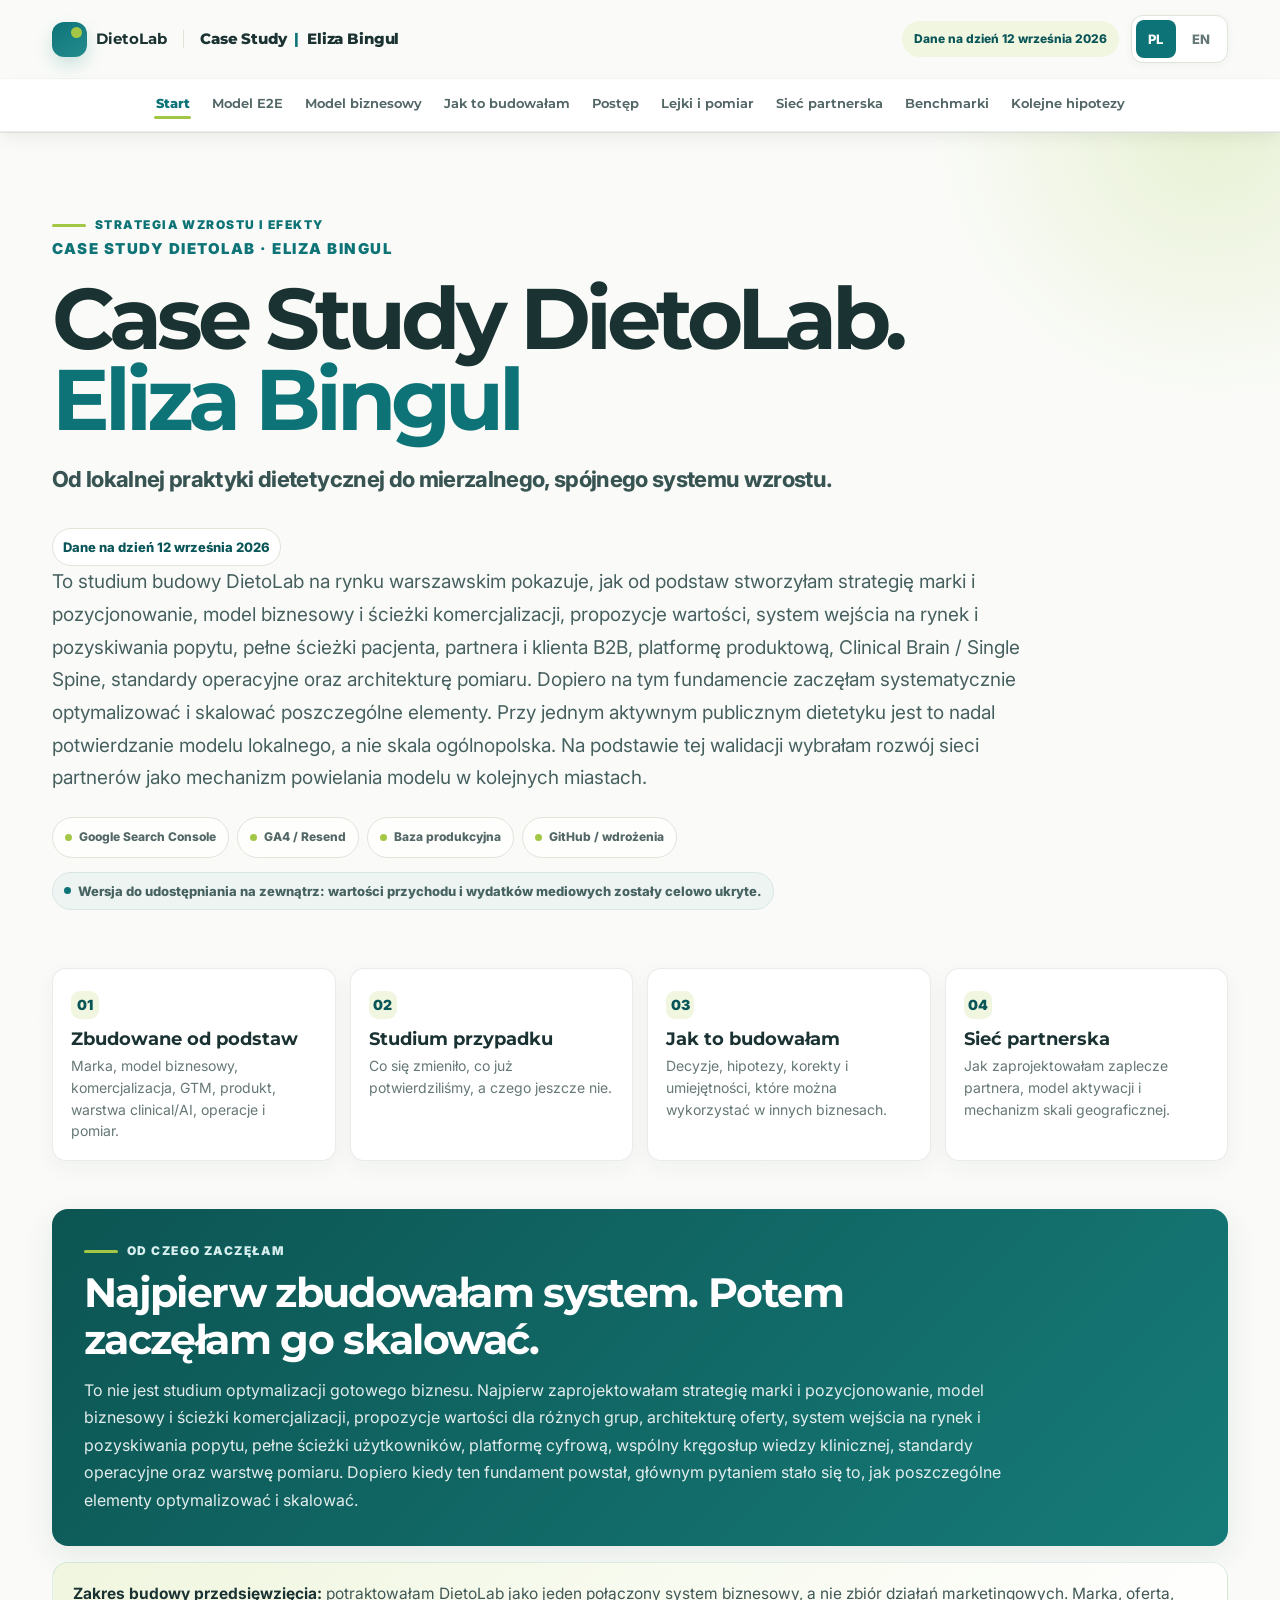
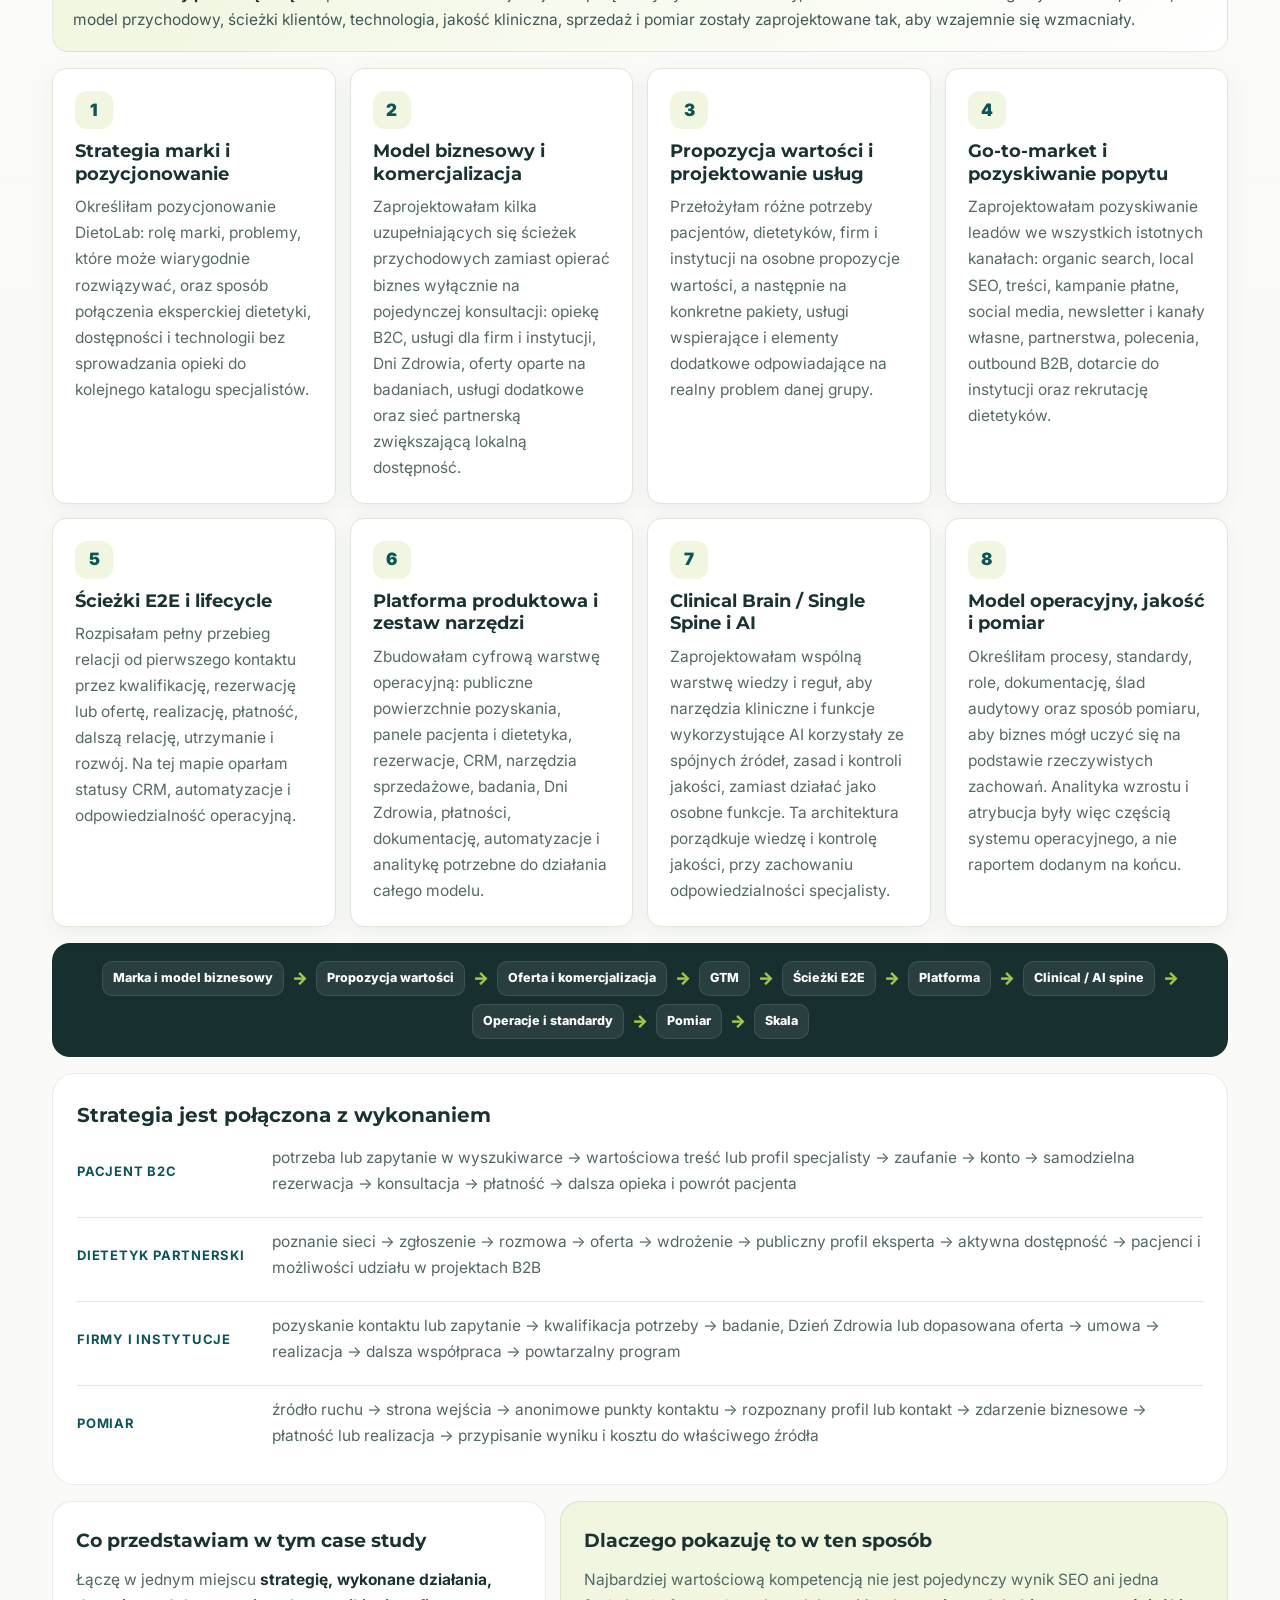
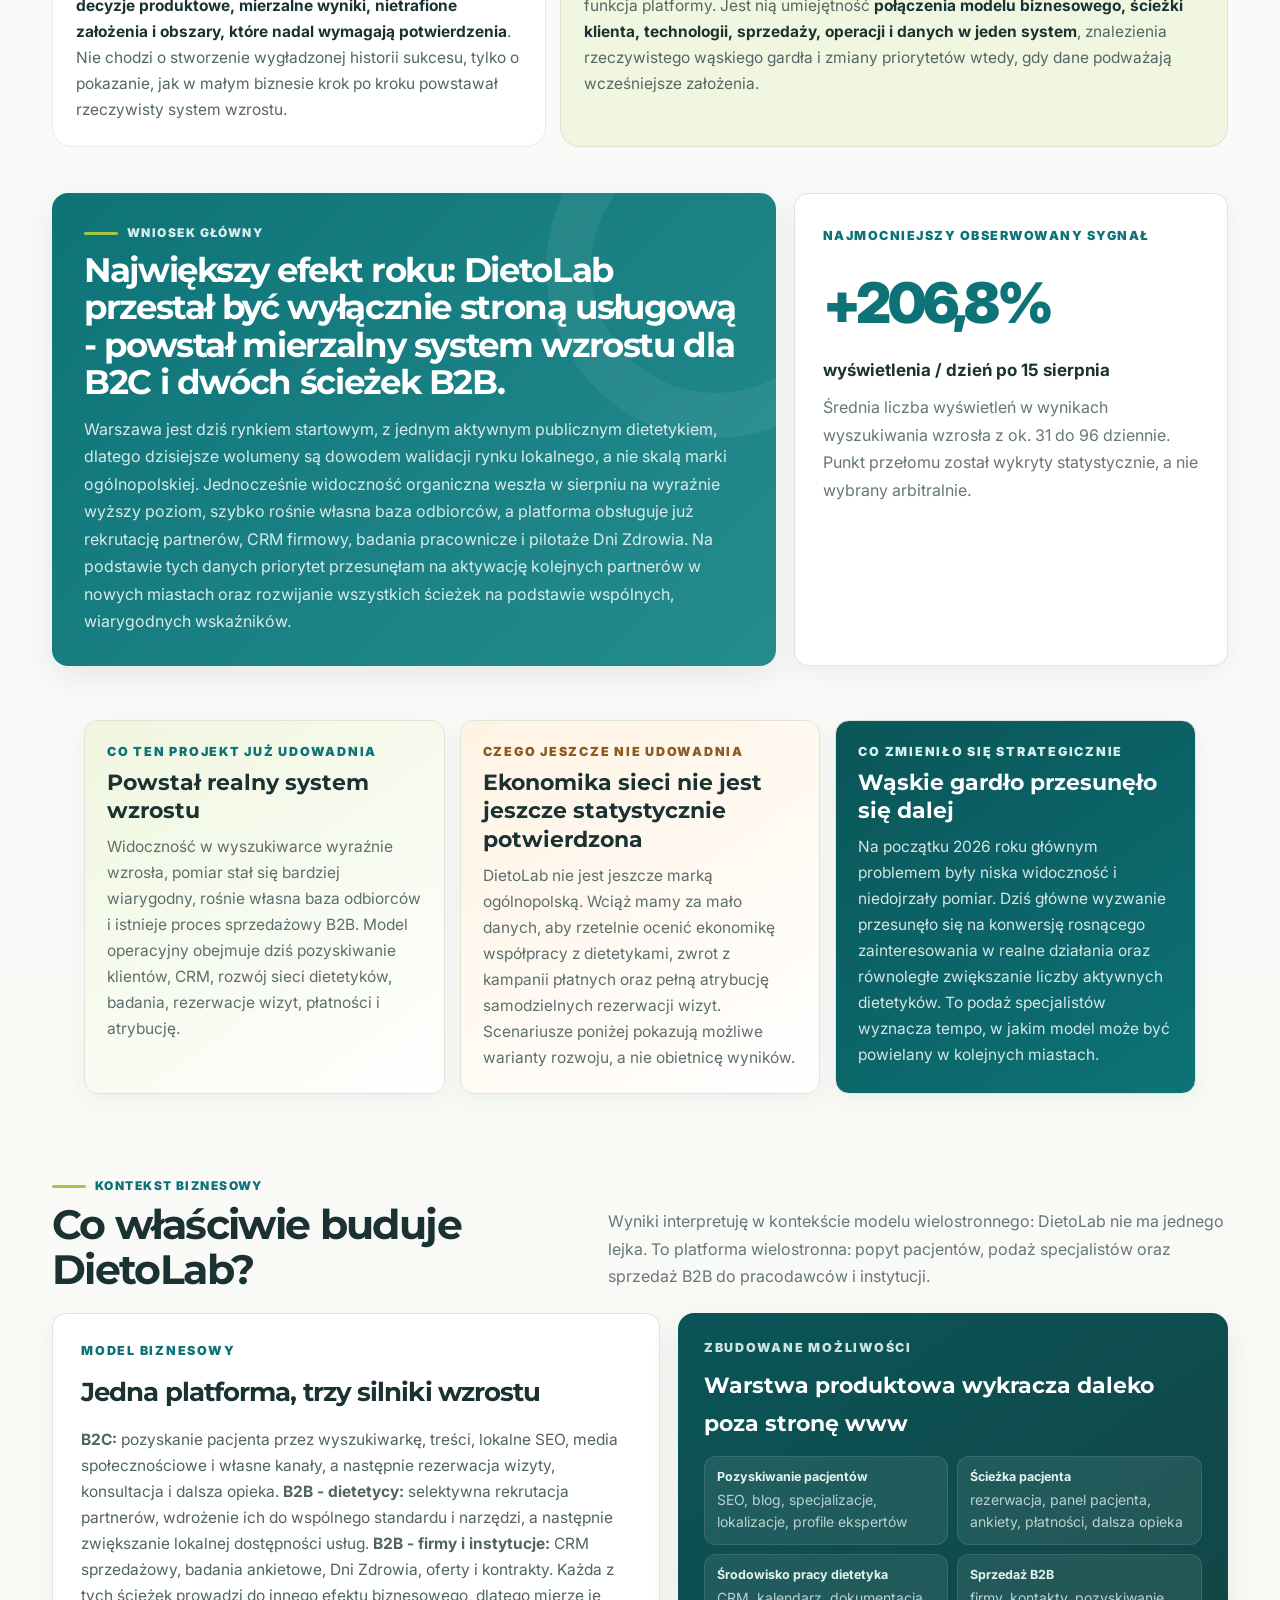
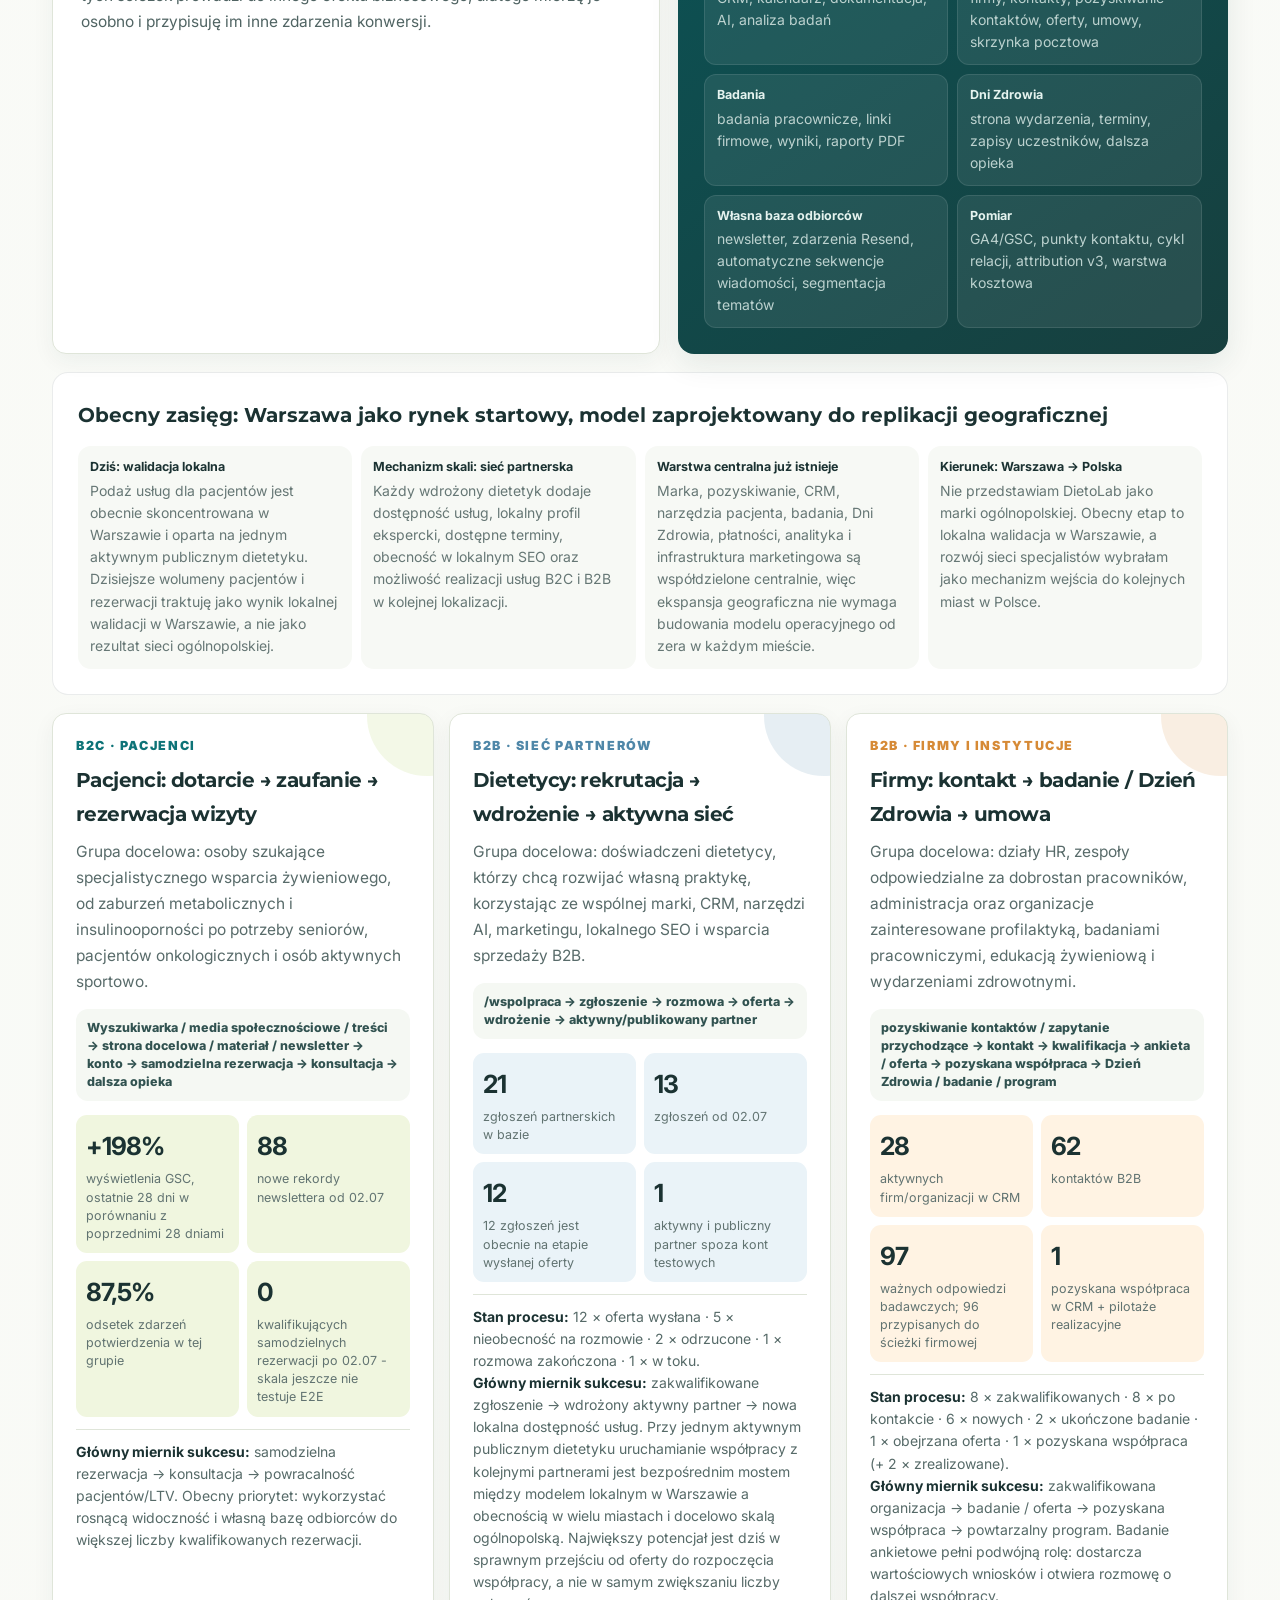
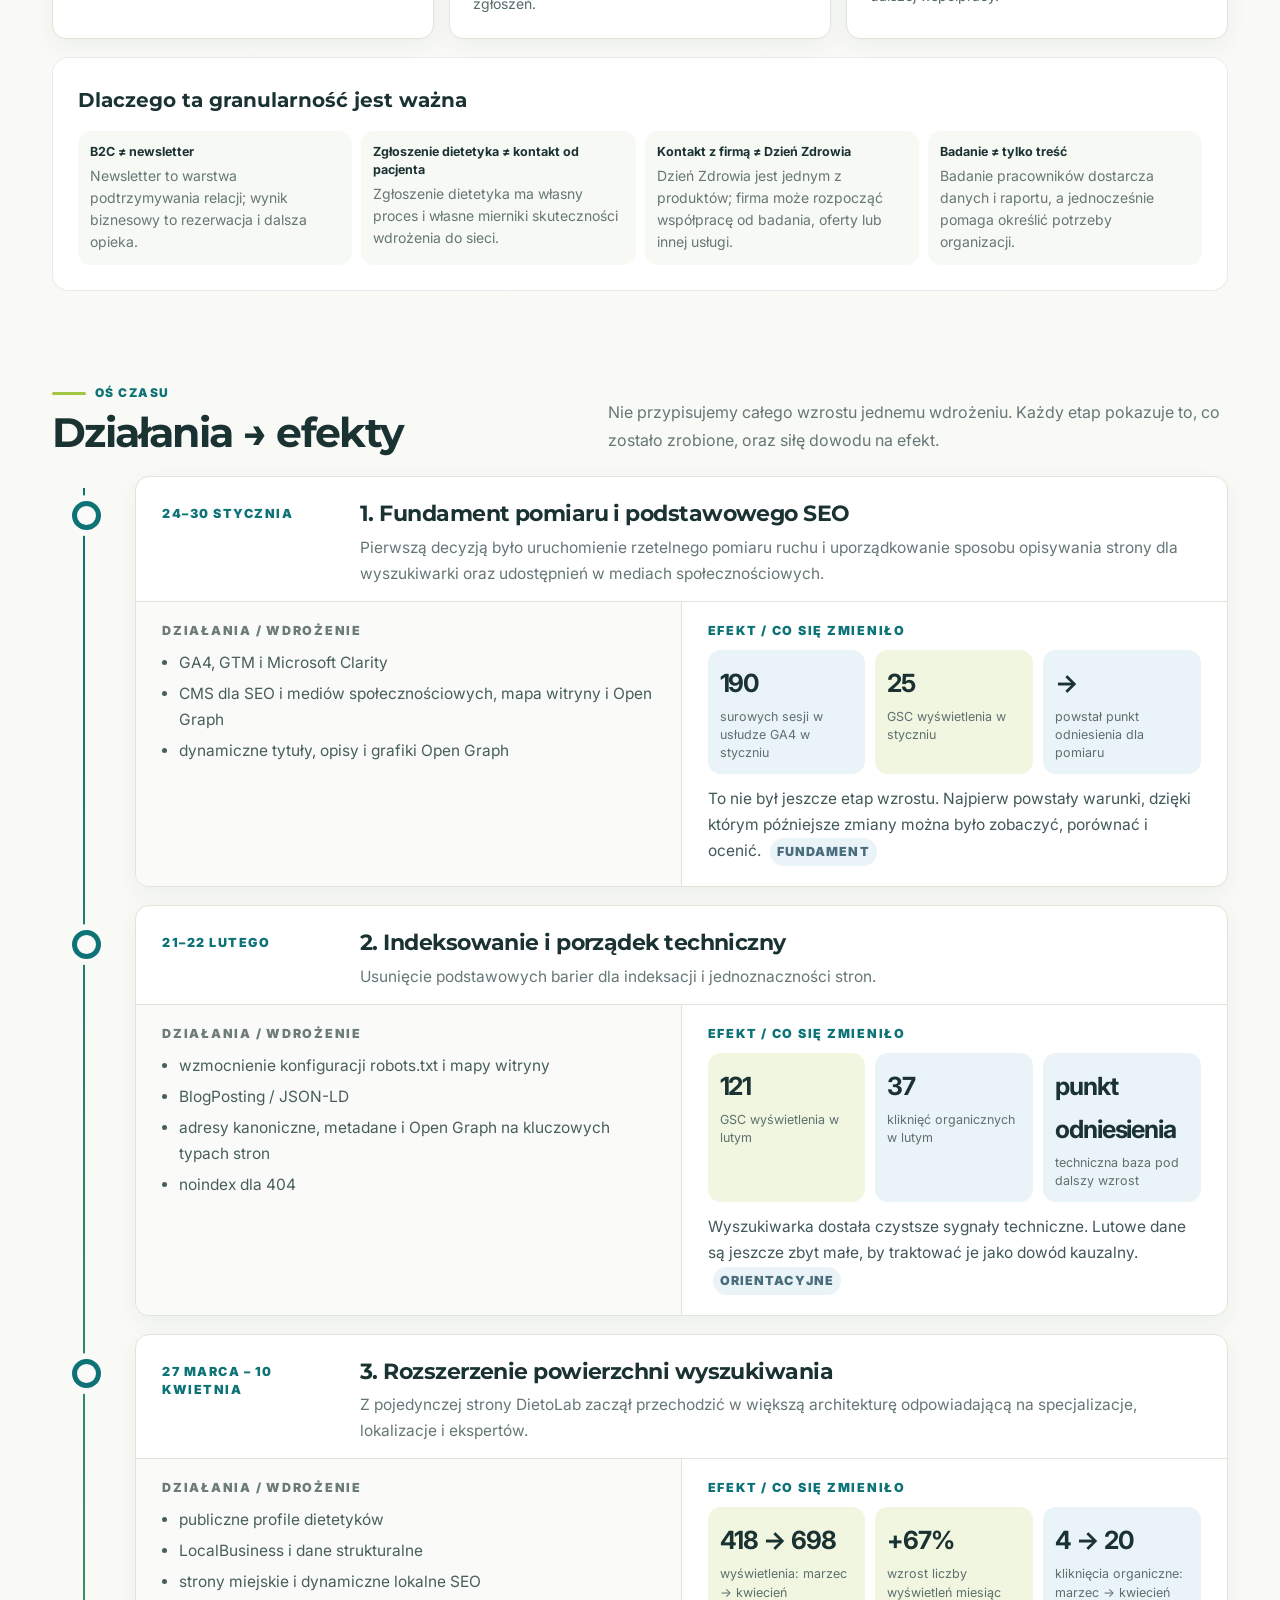
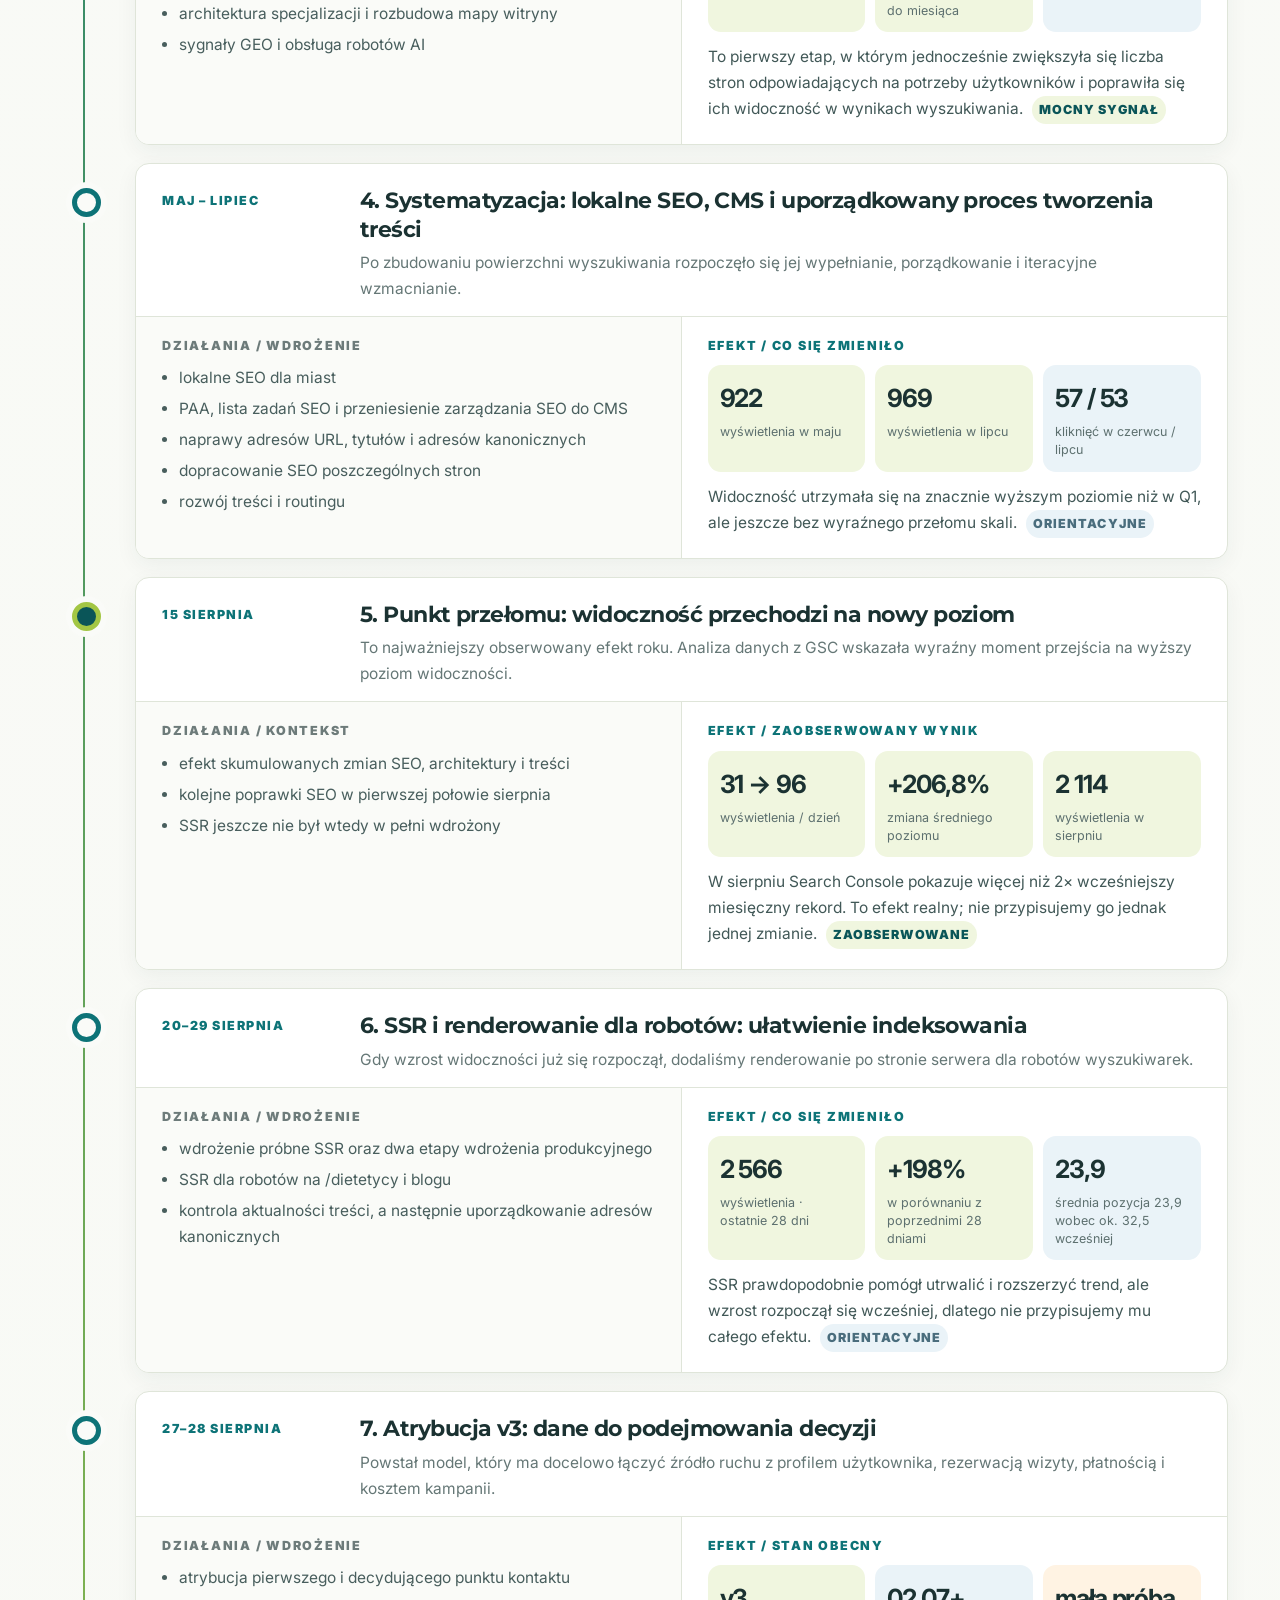
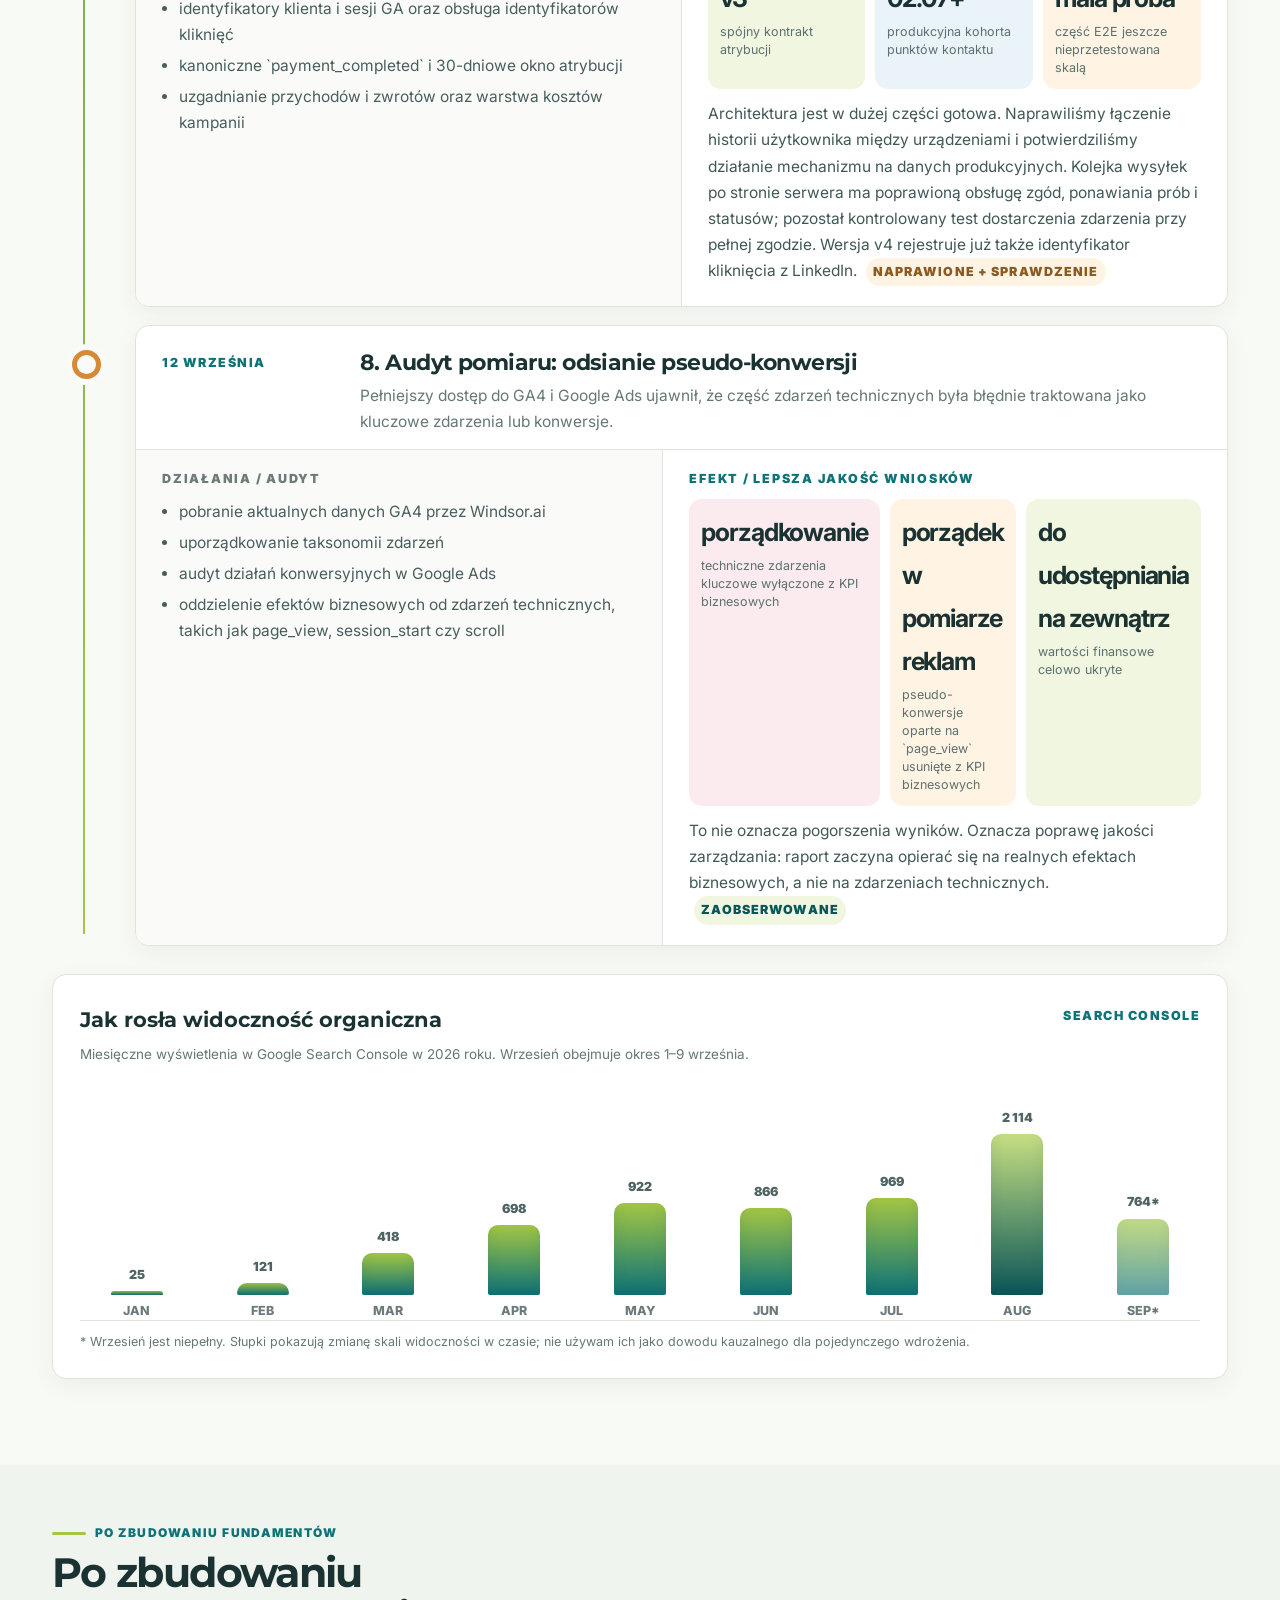
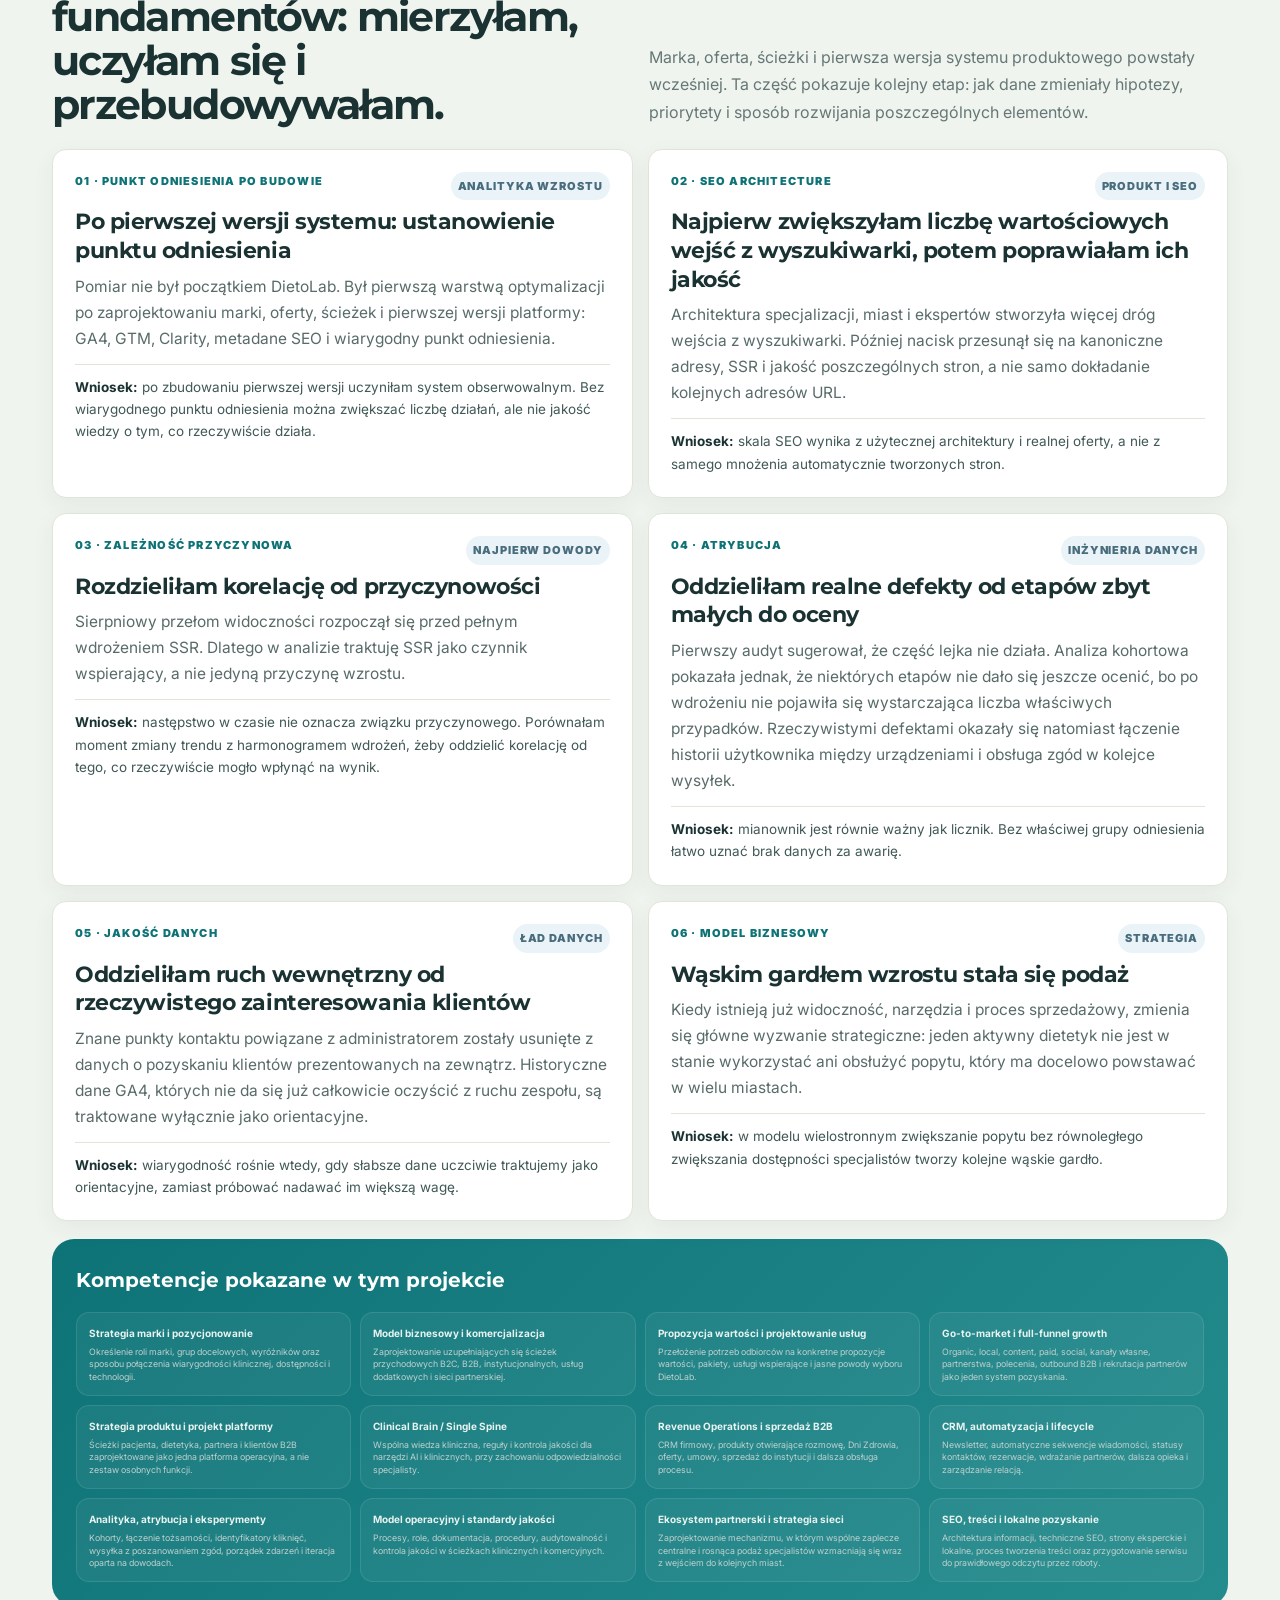
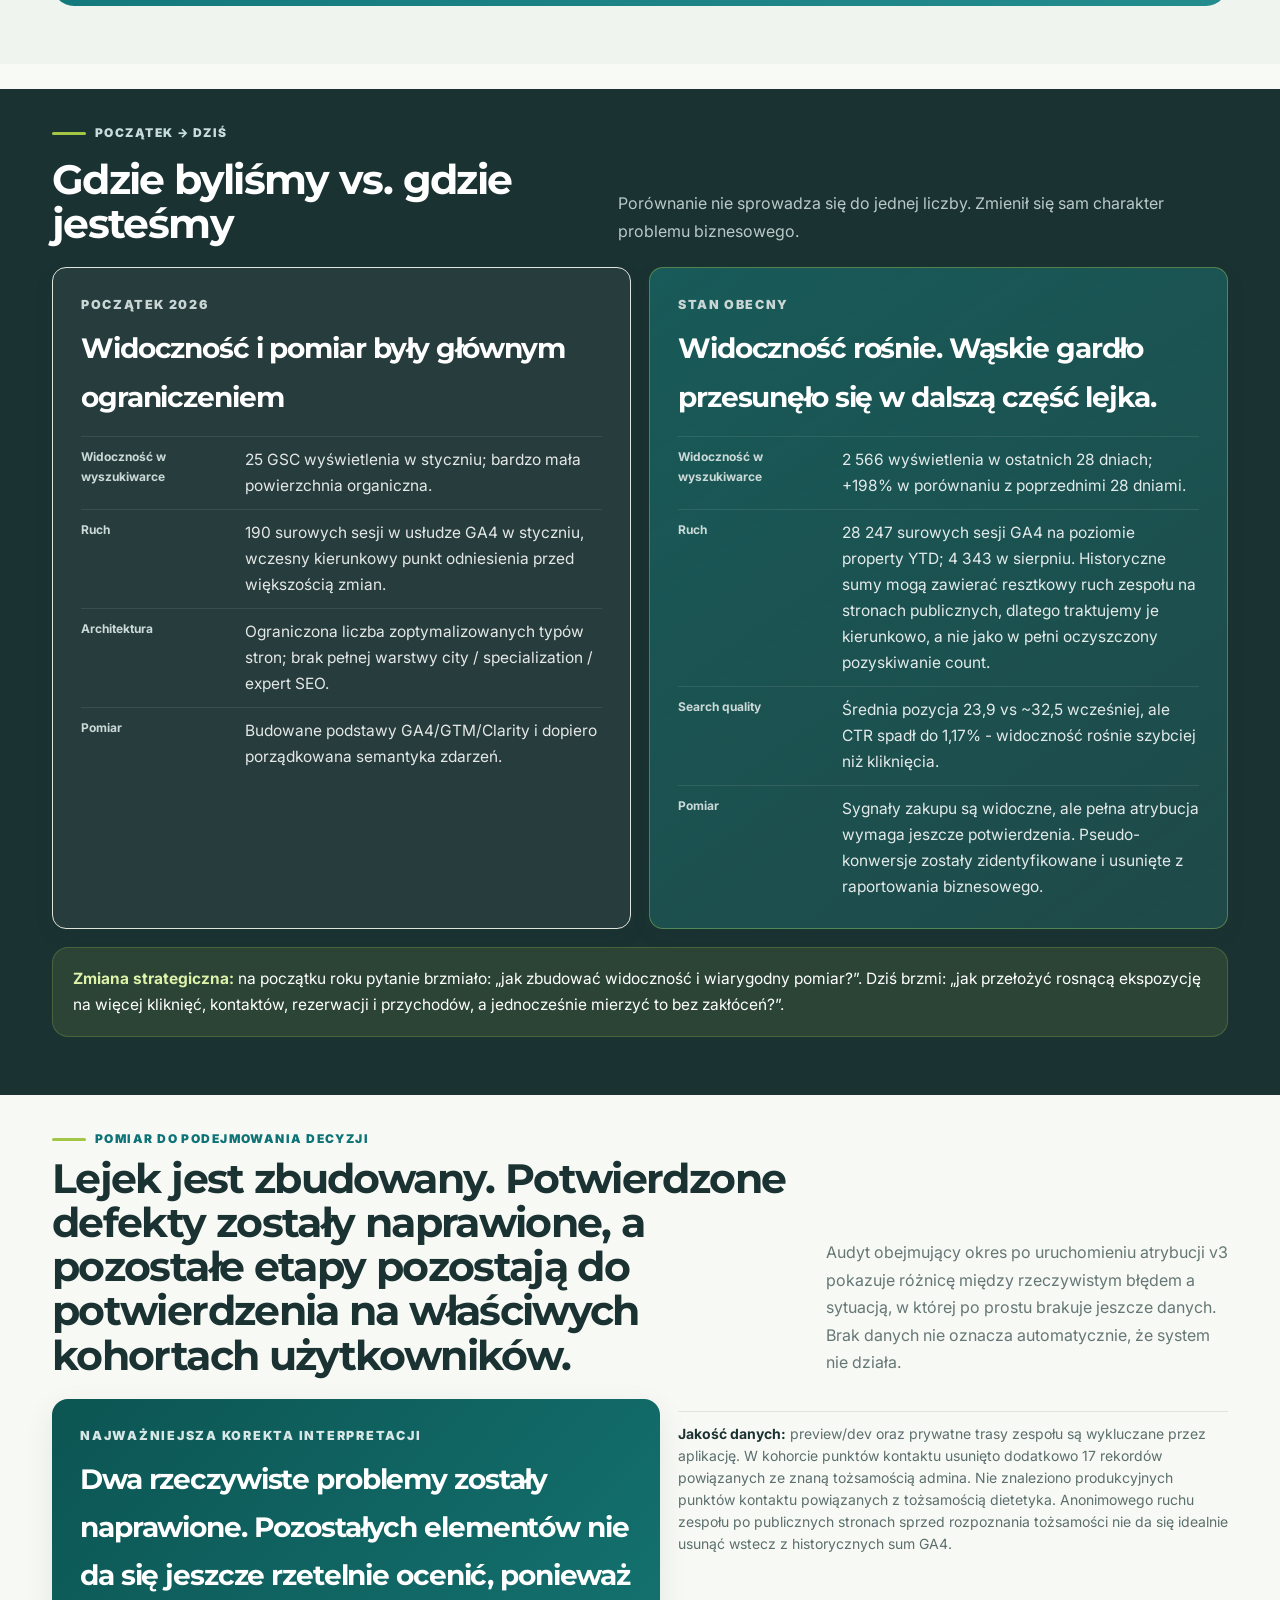
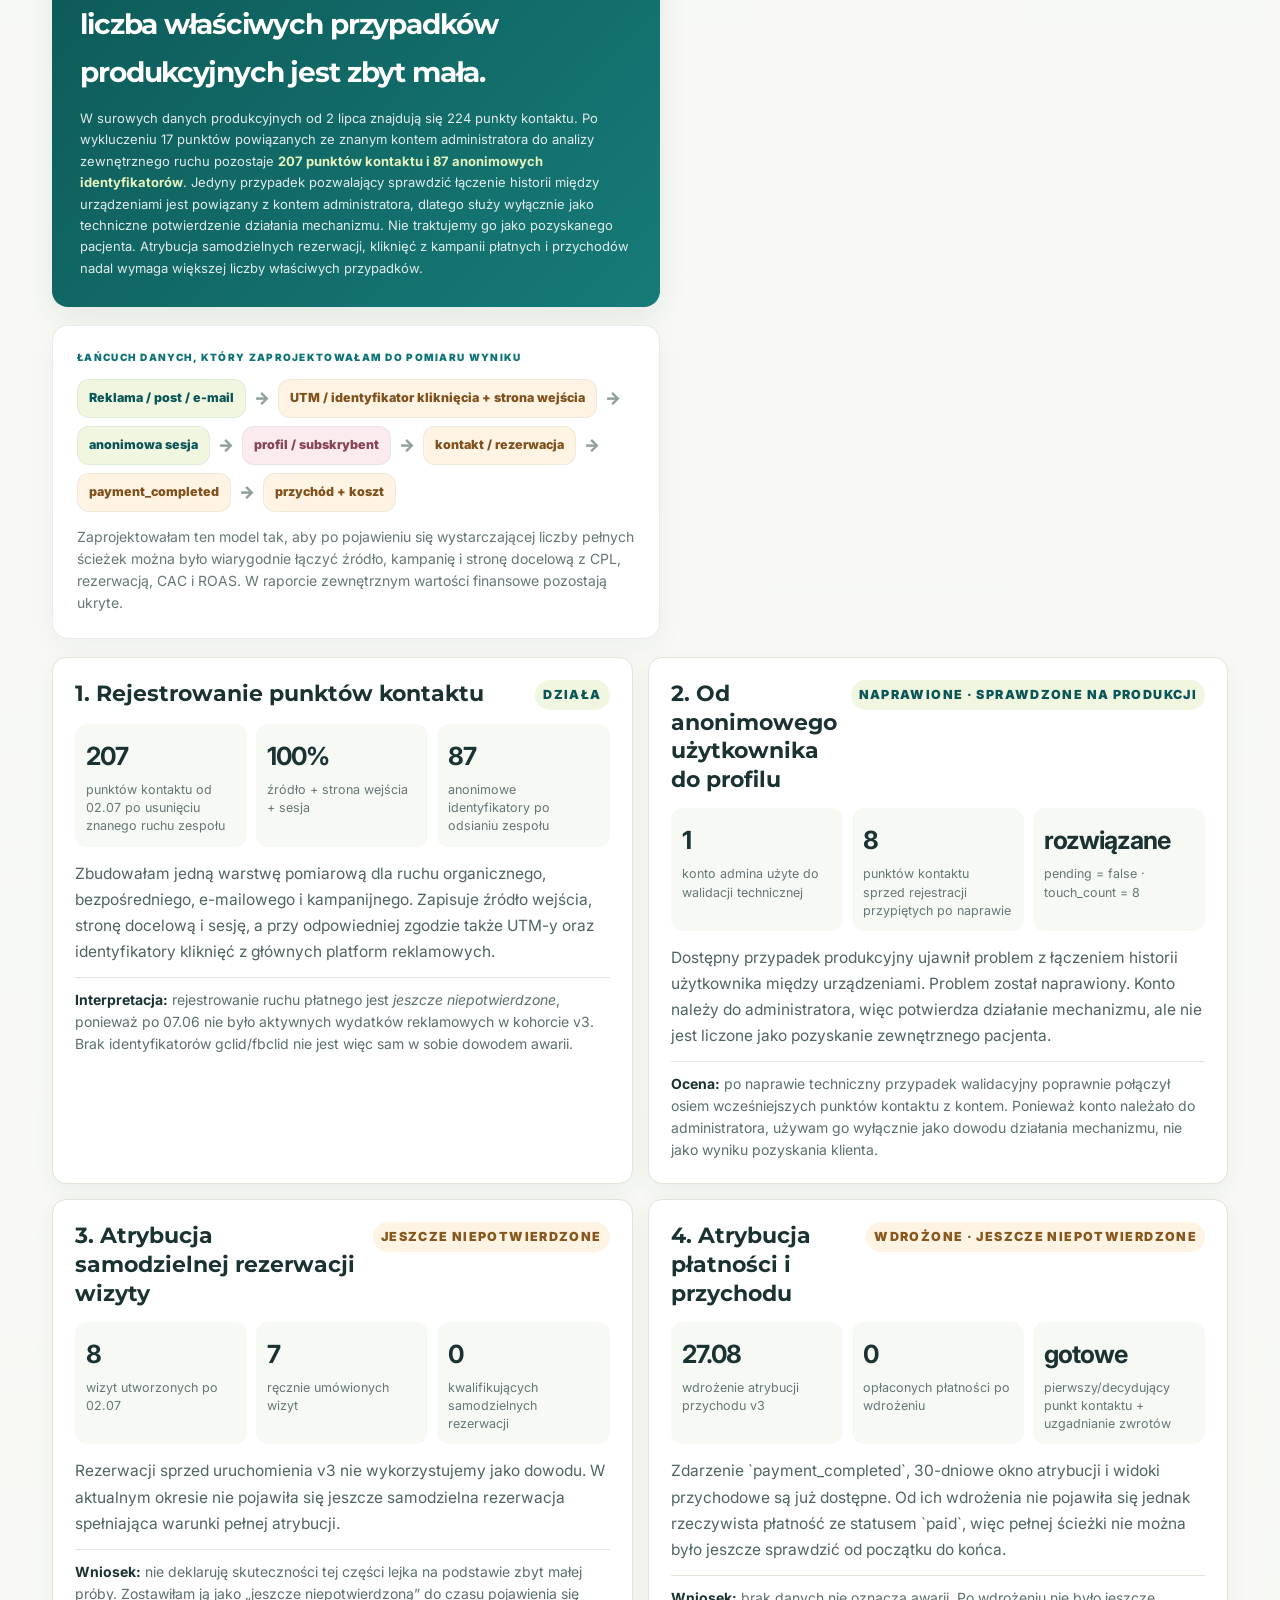
==== commit ecdd9380: "edit: final polish of DietoLab case-study narrative" ====
--- a/index.html
+++ b/index.html
@@ -463,7 +463,7 @@
 </div>
 <div class="channelStrip">
 <article class="channelCard social"><div class="cap" style="color:var(--teal)">Social media</div><h3>I introduced consistent UTM tagging so channel and campaign performance can be separated.</h3><p>There was no confirmed social referrer or active paid-social spend in the production cohort, so paid social is <b>not yet proven</b>, not broken. Distribution links use UTM parameters so social, email, campaign and other activation traffic can be analysed separately instead of blending into direct or unknown traffic.</p><p>I connected Meta and LinkedIn measurement to the same consent-aware attribution layer, with validation and deduplication built in. The attribution layer passes all 56 regression tests; paid-social business impact remains deliberately unclaimed until a real overlapping campaign cohort exists.</p><div class="micro"><b>Goal:</b> post / reel / paid ad → tagged landing → lead / application / booking, with separate measurement plans for B2C and B2B.</div></article>
-<article class="channelCard email"><div class="cap" style="color:#4f87a8">Email / owned audience</div><h3>Email is already in place a production nurture layer, not only a newsletter.</h3><p>The system connects newsletter, Resend events, lead drip and subscriber attribution. Recent editorial/nurture sends usually show click rates of about <b>2–7%</b>, while open rate is more uneven.</p><p>This suggests improving the subject/opening layer, without rebuilding the delivery stack.</p><div class="micro">Open rate is treated as a supporting metric because of privacy/image prefetch. Clicks and downstream conversion matter more.</div></article>
+<article class="channelCard email"><div class="cap" style="color:#4f87a8">Email / owned audience</div><h3>Email is already in place a production nurture layer, not only a newsletter.</h3><p>The system connects newsletter, Resend events, lead drip and subscriber attribution. Recent editorial/nurture sends usually show click rates of about <b>2–7%</b>, while open rate is more uneven.</p><p>This suggests improving the subject/opening layer, without rebuilding the delivery stack.</p><div class="micro">I treat open rate as a supporting metric because privacy mechanisms and image prefetch can distort it. Clicks and downstream conversion matter more.</div></article>
 </div>
 <div class="remediation">
 <article class="fix"><div class="statusline"><span class="dot"></span><h3>Blocker A - cross-device stitching · fixed and validated</h3></div><p>The fix is additive and keeps the existing model. The admin-linked production validation journey from 10 September was resolved successfully; it is not counted as external patient acquisition.</p><ul><li>the anon ID from signup is stored in account metadata,</li><li>after first login, stitching covers both the signup ID and current browser ID,</li><li>pending attribution conversions are re-resolved after touchpoints are attached,</li><li>the admin-linked validation journey now has 8 pre-signup touchpoints and `pending = false`; a controlled external same-device / second-device journey remains a regression test.</li></ul></article>
@@ -484,14 +484,14 @@
 </div></article>
 </div>
 <div class="partnerLayers"><div class="cap" style="color:var(--teal)">Four layers of partner value</div><p class="layerIntro">The partner model combines several layers that I designed as one operating system rather than as separate tools or campaigns.</p><div class="layerGrid">
-<article class="layerCard"><div class="layerNum">Layer 1</div><h4>Central team and practice growth</h4><p>DietoLab develops the brand and shared demand channels so the dietitian does not have to build every commercial capability alone.</p><ul><li>marketing, content, newsletter and campaigns</li><li>local SEO and expert profiles</li><li>B2B sales, Health Days and employer programmes</li><li>offer development and new demand channels</li></ul></article>
+<article class="layerCard"><div class="layerNum">Layer 1</div><h4>Central team and practice growth</h4><p>In the central layer I grouped brand, marketing, local SEO, B2B sales and offer development as shared network capabilities rather than capabilities rebuilt by each partner.</p><ul><li>marketing, content, newsletter and campaigns</li><li>local SEO and expert profiles</li><li>B2B sales, Health Days and employer programmes</li><li>offer development and new demand channels</li></ul></article>
 <article class="layerCard"><div class="layerNum">Layer 2</div><h4>Platform and technology</h4><p>The operating environment organises the patient journey and reduces manual work outside consultations.</p><ul><li>CRM, patient panel, calendar and booking</li><li>reminders, questionnaires and documentation</li><li>lab analysis and AI-assisted tools</li><li>payments, data and journey measurement</li></ul></article>
 <article class="layerCard"><div class="layerNum">Layer 3</div><h4>Clinical Brain, standards and procedures</h4><p>Clinical Brain and Single Spine provide a shared knowledge and rules layer for clinical tools. The layer standardises sources, rules and quality controls without replacing dietitian judgement.</p><ul><li>shared knowledge sources and interpretation rules</li><li>common documentation and care standards</li><li>procedures, quality checks and audit trail</li><li>patient-facing output remains subject to professional approval</li></ul></article>
 <article class="layerCard"><div class="layerNum">Layer 4</div><h4>Specialist network</h4><p>Every partner contributes something technology cannot create on its own: professional expertise, clinical experience, specialisation and real local presence.</p><ul><li>exchange of experience and good practice</li><li>more specialties within one network</li><li>referrals and collaboration between specialists</li><li>greater capacity for B2B programmes</li></ul></article>
 </div></div>
 <div class="synergyBox"><div class="cap" style="color:var(--teal)">Network-value hypothesis</div><h3>The model links four layers whose value depends on one another.</h3><p>The central team is responsible for reach and commercial opportunities. The platform organises patient volume. Clinical Brain, standards and procedures create a shared quality layer. Dietitians add expertise, specialisations and local availability. I treat the interaction between these layers as a hypothesis to validate, not as an already proven network effect.</p><div class="synergyChain">
 <div class="synergyStep">More strong specialists and specialties</div><div class="synergyStep">Broader offer and more service availability</div><div class="synergyStep">More value for patients and employers</div><div class="synergyStep">More data, experience, content and referrals</div><div class="synergyStep">Stronger infrastructure and more value for each partner</div>
-</div><div class="qualityNote"><b>Important distinction:</b> with one active public partner, I do not claim a network effect. The next partner cohorts are designed to test whether the relationship between central infrastructure, specialist supply and commercial outcomes appears in real data.</div></div>
+</div><div class="qualityNote"><b>Important distinction:</b> with one active public partner, I do not claim a network effect. I use the next partner cohorts to test whether the relationship between central infrastructure, specialist supply and commercial outcomes appears in real data.</div></div>
 <div class="ramp">
 <article class="rampCard"><div class="day">First 30 days</div><h4>Stage 1: profile launch and workflow setup</h4><p>In the activation model, the first stage covers profile, offer, specialisations, location, calendar, booking, measurement and onboarding to the documentation standard and supporting tools.</p><div class="measure"><b>Metrics:</b> time to live, profile completeness, calendar readiness, indexation and first qualified visits.</div></article>
 <article class="rampCard"><div class="day">By about 90 days</div><h4>Stage 2: validate interest-to-patient conversion</h4><p>The second stage builds the first reliable cohort from landing visit through booking to completed consultation and compares sources, specialties and local pages.</p><div class="measure"><b>Metrics:</b> qualified visits, booking rate, days to first booking and completed consultations.</div></article>
@@ -521,7 +521,7 @@
 <div class="nextGrid">
 <article class="nextCard"><div class="num">1</div><h3>E2E validation after the fixes</h3><p>After fixing the two confirmed defects, I defined a small regression set: same-device and second-device signup, one self-booking, and one full-consent server-side event. The point is to validate the complete path without mistaking a technical test for a business outcome.</p><div class="success"><b>Validation criterion:</b> first/converting touch remains correct for new signups, the LinkedIn click identifier is captured for eligible Ads traffic, and the server-side queue delivers a valid full-consent event.</div></article>
 <article class="nextCard"><div class="num">2</div><h3>B2C: convert visibility into self-booking</h3><p>For B2C I prioritised high-exposure pages: improving CTR, making CTAs more consistent, tagging social/newsletter links and keeping one clear content → trust → self-booking path.</p><div class="success"><b>Validation criterion:</b> qualified self-booking rate grows and attribution covers the full journey without using manual bookings as a substitute.</div></article>
-<article class="nextCard"><div class="num">3</div><h3>B2B dietitians: prove partner activation economics</h3><p>For the partner network I designed three contrasting pilots and an end-to-end measurement path: offer → onboarding → profile live → first booking → repeat care → B2B contribution. This is how I intend to replace scenario assumptions with real partner-cohort medians.</p><div class="success"><b>Validation criterion:</b> median time-to-live, days-to-first-booking, 90-day new patients, utilisation and repeat-care rate become reportable.</div></article>
+<article class="nextCard"><div class="num">3</div><h3>B2B dietitians: prove partner activation economics</h3><p>For the partner network I designed three contrasting pilots and an end-to-end measurement path: offer → onboarding → profile live → first booking → repeat care → B2B contribution. I designed the pilots so scenario assumptions can be replaced with real partner-cohort medians.</p><div class="success"><b>Validation criterion:</b> median time-to-live, days-to-first-booking, 90-day new patients, utilisation and repeat-care rate become reportable.</div></article>
 <article class="nextCard"><div class="num">4</div><h3>B2B companies: product-led pipeline</h3><p>For B2B I defined the next hypothesis around one consistent company journey: lead → qualification → survey / Health Day / offer → won → delivery, with research and Health Days measured as distinct entry products into a longer commercial relationship.</p><div class="success"><b>Validation criterion:</b> stage-to-stage conversion and velocity are visible by source and product, and the survey produces both business insight and a clear next sales step.</div></article>
 </div>
 </div></section>
@@ -696,12 +696,12 @@
 </div>
 <div class="channelStrip">
 <article class="channelCard social"><div class="cap" style="color:var(--teal)">Media społecznościowe</div><h3>Wprowadziłam spójne oznaczanie linków, żeby rozdzielić wyniki poszczególnych kanałów i kampanii.</h3><p>W linkach dystrybucyjnych wykorzystuję UTM-y, dzięki czemu ruch z social media, newslettera, kampanii i innych aktywacji może być analizowany osobno zamiast zlewać się w direct lub unknown. W analizowanym okresie nie było jeszcze wystarczającej liczby potwierdzonych wejść z social ani aktywnego płatnego social, więc nie przypisuję temu kanałowi wyniku, którego dane jeszcze nie potwierdzają.</p><p>Po stronie platformy połączyłam pomiar z Meta oraz LinkedIn z tą samą logiką zgód, walidacji i deduplikacji. Warstwa atrybucji przeszła 56 testów regresyjnych; pełny efekt biznesowy kampanii płatnych pozostaje jednak do oceny na kolejnej rzeczywistej kohorcie.</p><div class="micro"><b>Model pomiaru:</b> post / rolka / reklama płatna → oznaczona strona docelowa → kontakt / zgłoszenie / rezerwacja, z osobnym sposobem oceny B2C i B2B.</div></article>
-<article class="channelCard email"><div class="cap" style="color:#4f87a8">E-mail / własna baza odbiorców</div><h3>E-mail jest już narzędziem prowadzenia odbiorcy przez kolejne etapy relacji, a nie tylko newsletterem.</h3><p>System łączy newsletter, zdarzenia Resend, automatyczne sekwencje wiadomości i atrybucję subskrybentów. W ostatnich wysyłkach redakcyjnych i edukacyjnych współczynnik kliknięć najczęściej mieścił się w przedziale ok. <b>2–7%</b>, natomiast wskaźnik otwarć był bardziej nierówny.</p><p>Na tej podstawie kolejne iteracje skoncentrowałam na tematach wiadomości i pierwszych zdaniach, zamiast przebudowywać działającą infrastrukturę wysyłkową.</p><div class="micro">Współczynnik otwarć traktujemy pomocniczo, ponieważ mechanizmy ochrony prywatności i automatyczne pobieranie obrazów mogą go zniekształcać. Ważniejsze są kliknięcia i dalsze konwersje.</div></article>
+<article class="channelCard email"><div class="cap" style="color:#4f87a8">E-mail / własna baza odbiorców</div><h3>E-mail jest już narzędziem prowadzenia odbiorcy przez kolejne etapy relacji, a nie tylko newsletterem.</h3><p>System łączy newsletter, zdarzenia Resend, automatyczne sekwencje wiadomości i atrybucję subskrybentów. W ostatnich wysyłkach redakcyjnych i edukacyjnych współczynnik kliknięć najczęściej mieścił się w przedziale ok. <b>2–7%</b>, natomiast wskaźnik otwarć był bardziej nierówny.</p><p>Na tej podstawie kolejne iteracje skoncentrowałam na tematach wiadomości i pierwszych zdaniach, zamiast przebudowywać działającą infrastrukturę wysyłkową.</p><div class="micro">Współczynnik otwarć traktuję pomocniczo, ponieważ mechanizmy ochrony prywatności i automatyczne pobieranie obrazów mogą go zniekształcać. Ważniejsze są kliknięcia i dalsze konwersje.</div></article>
 </div>
 <div class="remediation">
 <article class="fix"><div class="statusline"><span class="dot"></span><h3>Problem A - łączenie historii między urządzeniami · naprawiony i sprawdzony</h3></div><p>Naprawa rozszerza dotychczasowy mechanizm, nie zmieniając jego podstaw. Przypadek produkcyjny z 10 września, powiązany z kontem administratora, został poprawnie rozliczony. Służy jako techniczne potwierdzenie działania i nie jest liczony jako pozyskanie zewnętrznego pacjenta.</p><ul><li>anonimowy identyfikator z chwili rejestracji jest zapisywany w metadanych konta,</li><li>po pierwszym logowaniu mechanizm łączy identyfikator z rejestracji z identyfikatorem bieżącej przeglądarki,</li><li>oczekujące konwersje atrybucyjne są ponownie rozliczane po połączeniu punktów kontaktu,</li><li>przypadek walidacyjny powiązany z administratorem ma już 8 punktów kontaktu sprzed rejestracji i `pending = false`; kontrolowany test na tym samym i drugim urządzeniu pozostaje testem regresji.</li></ul></article>
 <article class="fix"><div class="statusline"><span class="dot"></span><h3>Problem B - kolejka wysyłek po stronie serwera · naprawiona, pozostał test całej ścieżki</h3></div><p>Historyczne 44 zdarzenia wygasły i świadomie nie są wysyłane ponownie. Naprawiłam logikę kolejki. Pozostałym dowodem do zebrania jest kontrolowany przypadek z pełną zgodą użytkownika, który potwierdzi dostarczenie całej ścieżki po stronie serwera.</p><ul><li>`consent_denied` nadal trwale kończy zdarzenie bez wysyłki, zgodnie z zasadą domyślnego braku zgody,</li><li>`consent_unavailable` pozostawia zdarzenie w oczekiwaniu i ponawia próbę co 15 minut, maksymalnie przez 72 godziny,</li><li>stan zgody jest zapisywany w chwili dodania zdarzenia do kolejki,</li><li>naprawiono również zapis statusu dostarczonych zdarzeń; panel pokazuje osobno dla GA4 i Meta liczbę zdarzeń utworzonych, dostarczonych, oczekujących, czekających na zgodę, odrzuconych z powodu braku zgody, wygasłych i błędnych.</li></ul></article>
-<article class="fix"><div class="statusline"><span class="dot"></span><h3>Problem C - identyfikator kliknięcia LinkedIn · naprawiony i przetestowany</h3></div><p>Wersja v4 zapisuje `li_fat_id` obok identyfikatorów Google, Meta i Bing, wyłącznie po uzyskaniu zgody reklamowej.</p><ul><li>nowa kolumna `li_fat_id` w `attribution_punkty kontaktu`,</li><li>walidacja formatu UUID i parkowanie parametru przed zgodą,</li><li>usuwanie duplikatów i możliwość skorzystania ze starszej wersji RPC,</li><li>kompilacja przebiega poprawnie, a wszystkie 56 testów atrybucji przechodzi.</li></ul></article>
+<article class="fix"><div class="statusline"><span class="dot"></span><h3>Problem C - identyfikator kliknięcia LinkedIn · naprawiony i przetestowany</h3></div><p>Wersja v4 zapisuje `li_fat_id` obok identyfikatorów Google, Meta i Bing, wyłącznie po uzyskaniu zgody reklamowej.</p><ul><li>nowa kolumna `li_fat_id` w `attribution_touchpoints`,</li><li>walidacja formatu UUID i parkowanie parametru przed zgodą,</li><li>usuwanie duplikatów i możliwość skorzystania ze starszej wersji RPC,</li><li>kompilacja przebiega poprawnie, a wszystkie 56 testów atrybucji przechodzi.</li></ul></article>
 </div>
 <div class="closeDefinition"><h3>Tak zdefiniowałam domknięty lejek DietoLab</h3><p><b>B2C:</b> źródło → strona wejścia → subskrybent/profil → samodzielna rezerwacja → płatność → dalsza opieka. <b>B2B dietetycy:</b> źródło → zgłoszenie → rozmowa → oferta → wdrożenie → aktywny partner. <b>B2B firmy:</b> źródło → organizacja/kontakt → kwalifikacja → badanie/oferta → wygrana → realizacja. CPL, CAC i ROAS zaprojektowałam jako osobne wskaźniki dla każdej ścieżki, ponieważ jeden wspólny wynik zaciera różnice między B2C, siecią dietetyków i B2B.</p></div>
 </div></section>
@@ -717,14 +717,14 @@
 </div></article>
 </div>
 <div class="partnerLayers"><div class="cap" style="color:var(--teal)">Cztery warstwy wartości dla dietetyka</div><p class="layerIntro">Model partnerski łączy kilka warstw, które zaprojektowałam jako jeden system zamiast zestawu osobnych narzędzi i kampanii.</p><div class="layerGrid">
-<article class="layerCard"><div class="layerNum">Warstwa 1</div><h4>Zespół centralny i rozwój praktyki</h4><p>DietoLab rozwija markę i wspólne kanały dotarcia, żeby dietetyk nie musiał samodzielnie budować całego zaplecza biznesowego.</p><ul><li>marketing, treści, newsletter i kampanie</li><li>lokalne SEO i profile eksperckie</li><li>sprzedaż B2B, Dni Zdrowia i programy dla firm</li><li>rozwój oferty i nowych źródeł popytu</li></ul></article>
+<article class="layerCard"><div class="layerNum">Warstwa 1</div><h4>Zespół centralny i rozwój praktyki</h4><p>W warstwie centralnej połączyłam markę, marketing, lokalne SEO, sprzedaż B2B i rozwój oferty jako wspólne kompetencje sieci, zamiast odtwarzać je osobno dla każdego partnera.</p><ul><li>marketing, treści, newsletter i kampanie</li><li>lokalne SEO i profile eksperckie</li><li>sprzedaż B2B, Dni Zdrowia i programy dla firm</li><li>rozwój oferty i nowych źródeł popytu</li></ul></article>
 <article class="layerCard"><div class="layerNum">Warstwa 2</div><h4>Platforma i technologia</h4><p>Gotowe środowisko porządkuje pracę z pacjentem i ogranicza liczbę ręcznych czynności poza gabinetem.</p><ul><li>CRM, panel pacjenta, kalendarz i rezerwacje</li><li>przypomnienia, ankiety i dokumentacja</li><li>analiza badań i narzędzia AI</li><li>płatności, dane i pomiar całej ścieżki</li></ul></article>
 <article class="layerCard"><div class="layerNum">Warstwa 3</div><h4>Clinical Brain, standardy i procedury</h4><p>Clinical Brain i Single Spine są wspólną warstwą wiedzy i reguł dla narzędzi klinicznych. Warstwa porządkuje źródła, reguły i kontrolę jakości, ale nie zastępuje oceny dietetyka.</p><ul><li>wspólne źródła wiedzy i reguły interpretacji</li><li>standard dokumentacji i prowadzenia pacjenta</li><li>procedury, kontrole jakości i ślad audytowy</li><li>treści dla pacjenta zatwierdzane przez specjalistę</li></ul></article>
 <article class="layerCard"><div class="layerNum">Warstwa 4</div><h4>Sieć specjalistów</h4><p>Każdy partner wnosi coś, czego nie da się zbudować samą technologią: wiedzę, doświadczenie kliniczne, specjalizację i realną obecność lokalną.</p><ul><li>wymiana doświadczeń i dobrych praktyk</li><li>większa liczba specjalizacji w jednej sieci</li><li>możliwość wzajemnych poleceń i współpracy</li><li>większa zdolność do obsługi projektów B2B</li></ul></article>
 </div></div>
 <div class="synergyBox"><div class="cap" style="color:var(--teal)">Hipoteza wartości sieciowej</div><h3>Model łączy cztery warstwy, których wartość zależy od siebie nawzajem.</h3><p>Zespół centralny odpowiada za zasięg i możliwości sprzedażowe. Platforma porządkuje obsługę pacjentów. Clinical Brain, procedury i standardy tworzą wspólną warstwę jakości. Dietetycy dodają wiedzę, specjalizacje i lokalną dostępność. Zależność między tymi elementami traktuję jako hipotezę do walidacji, a nie jako już potwierdzony efekt sieciowy.</p><div class="synergyChain">
 <div class="synergyStep">Więcej dobrych specjalistów i specjalizacji</div><div class="synergyStep">Szersza oferta i większa dostępność usług</div><div class="synergyStep">Większa wartość dla pacjentów i firm</div><div class="synergyStep">Więcej danych, doświadczeń, treści i poleceń</div><div class="synergyStep">Silniejsze zaplecze i większa wartość dla każdego partnera</div>
-</div><div class="qualityNote"><b>To ważne rozróżnienie:</b> przy jednym aktywnym publicznym partnerze nie deklaruję efektu sieciowego. Kolejne kohorty partnerów mają służyć sprawdzeniu, czy zależność między wspólnym zapleczem, podażą specjalistów i wynikami komercyjnymi rzeczywiście pojawia się w danych.</div></div>
+</div><div class="qualityNote"><b>To ważne rozróżnienie:</b> przy jednym aktywnym publicznym partnerze nie deklaruję efektu sieciowego. Kolejne kohorty partnerów wykorzystuję do sprawdzenia, czy zależność między wspólnym zapleczem, podażą specjalistów i wynikami komercyjnymi rzeczywiście pojawia się w danych.</div></div>
 <div class="ramp">
 <article class="rampCard"><div class="day">Pierwsze 30 dni</div><h4>Etap 1: uruchomienie profilu i uporządkowanie pracy</h4><p>W modelu aktywacji pierwszy etap obejmuje profil, ofertę, specjalizacje, lokalizację, kalendarz, rezerwacje, pomiar oraz wdrożenie do standardu dokumentacji i narzędzi wspierających pracę z pacjentem.</p><div class="measure"><b>Wskaźniki:</b> czas do uruchomienia, kompletność profilu, gotowość kalendarza, indeksację i pierwsze wartościowe wejścia.</div></article>
 <article class="rampCard"><div class="day">Do ok. 90 dni</div><h4>Etap 2: walidacja przejścia od zainteresowania do pacjenta</h4><p>Drugi etap buduje pierwszą wiarygodną kohortę od wejścia na stronę przez rezerwację po zrealizowaną konsultację i porównuje źródła ruchu, specjalizacje oraz strony lokalne.</p><div class="measure"><b>Wskaźniki:</b> wartościowe wizyty na stronie, odsetek rezerwacji, czas do pierwszej rezerwacji i liczbę zrealizowanych konsultacji.</div></article>
@@ -754,7 +754,7 @@
 <div class="nextGrid">
 <article class="nextCard"><div class="num">1</div><h3>Walidacja E2E po naprawach</h3><p>Po naprawieniu dwóch potwierdzonych defektów zdefiniowałam mały zestaw testów regresyjnych: rejestrację na tym samym i drugim urządzeniu, samodzielną rezerwację oraz zdarzenie po stronie serwera przy pełnej zgodzie. Ich zadaniem jest sprawdzenie pełnej ścieżki bez mylenia testu technicznego z wynikiem biznesowym.</p><div class="success"><b>Kryterium walidacji:</b> poprawne zachowanie first/converting touch w nowych rejestracjach, zapis identyfikatora kliknięcia dla LinkedIn Ads i dostarczenie prawidłowego zdarzenia po stronie serwera przy pełnej zgodzie.</div></article>
 <article class="nextCard"><div class="num">2</div><h3>B2C: zamieniać widoczność w samodzielne rezerwacje</h3><p>Dla B2C priorytet ustawiłam na stronach z dużą liczbą wyświetleń: poprawie CTR, spójniejszych wezwaniach do działania, oznaczaniu linków z social i newslettera oraz jednej jasnej ścieżce treść → zaufanie → rezerwacja.</p><div class="success"><b>Kryterium walidacji:</b> wzrost odsetka kwalifikowanych samodzielnych rezerwacji oraz pełna atrybucja ścieżki bez traktowania ręcznie umawianych wizyt jako zamiennika.</div></article>
-<article class="nextCard"><div class="num">3</div><h3>B2B dietetycy: udowodnić ekonomikę aktywacji partnera</h3><p>Dla sieci partnerskiej zaprojektowałam trzy kontrastujące pilotaże i pełny pomiar procesu: oferta → wdrożenie → uruchomiony profil → pierwsza rezerwacja → kolejne wizyty → udział zleceń B2B. Chcę w ten sposób zastąpić scenariusze rzeczywistymi medianami kolejnych kohort partnerów.</p><div class="success"><b>Kryterium walidacji:</b> raportowalne mediany czasu do uruchomienia, czasu do pierwszej rezerwacji, liczby nowych pacjentów w 90 dni, wykorzystania dostępnego czasu i odsetka pacjentów wracających.</div></article>
+<article class="nextCard"><div class="num">3</div><h3>B2B dietetycy: udowodnić ekonomikę aktywacji partnera</h3><p>Dla sieci partnerskiej zaprojektowałam trzy kontrastujące pilotaże i pełny pomiar procesu: oferta → wdrożenie → uruchomiony profil → pierwsza rezerwacja → kolejne wizyty → udział zleceń B2B. Pilotaże zaprojektowałam tak, aby scenariusze można było zastąpić rzeczywistymi medianami kolejnych kohort partnerów.</p><div class="success"><b>Kryterium walidacji:</b> raportowalne mediany czasu do uruchomienia, czasu do pierwszej rezerwacji, liczby nowych pacjentów w 90 dni, wykorzystania dostępnego czasu i odsetka pacjentów wracających.</div></article>
 <article class="nextCard"><div class="num">4</div><h3>B2B firmy: uporządkowany proces sprzedaży</h3><p>Dla B2B kolejną hipotezę zdefiniowałam wokół jednej spójnej ścieżki: kontakt → kwalifikacja → badanie / Dzień Zdrowia / oferta → wygrana → realizacja. Badania i Dni Zdrowia traktuję jako odrębne produkty wejściowe, które mogą prowadzić do dłuższej współpracy.</p><div class="success"><b>Kryterium walidacji:</b> widoczna konwersja i tempo przechodzenia między etapami według źródła i produktu oraz potwierdzenie, że badanie ankietowe generuje zarówno insight, jak i kolejny krok sprzedażowy.</div></article>
 </div>
 </div></section>
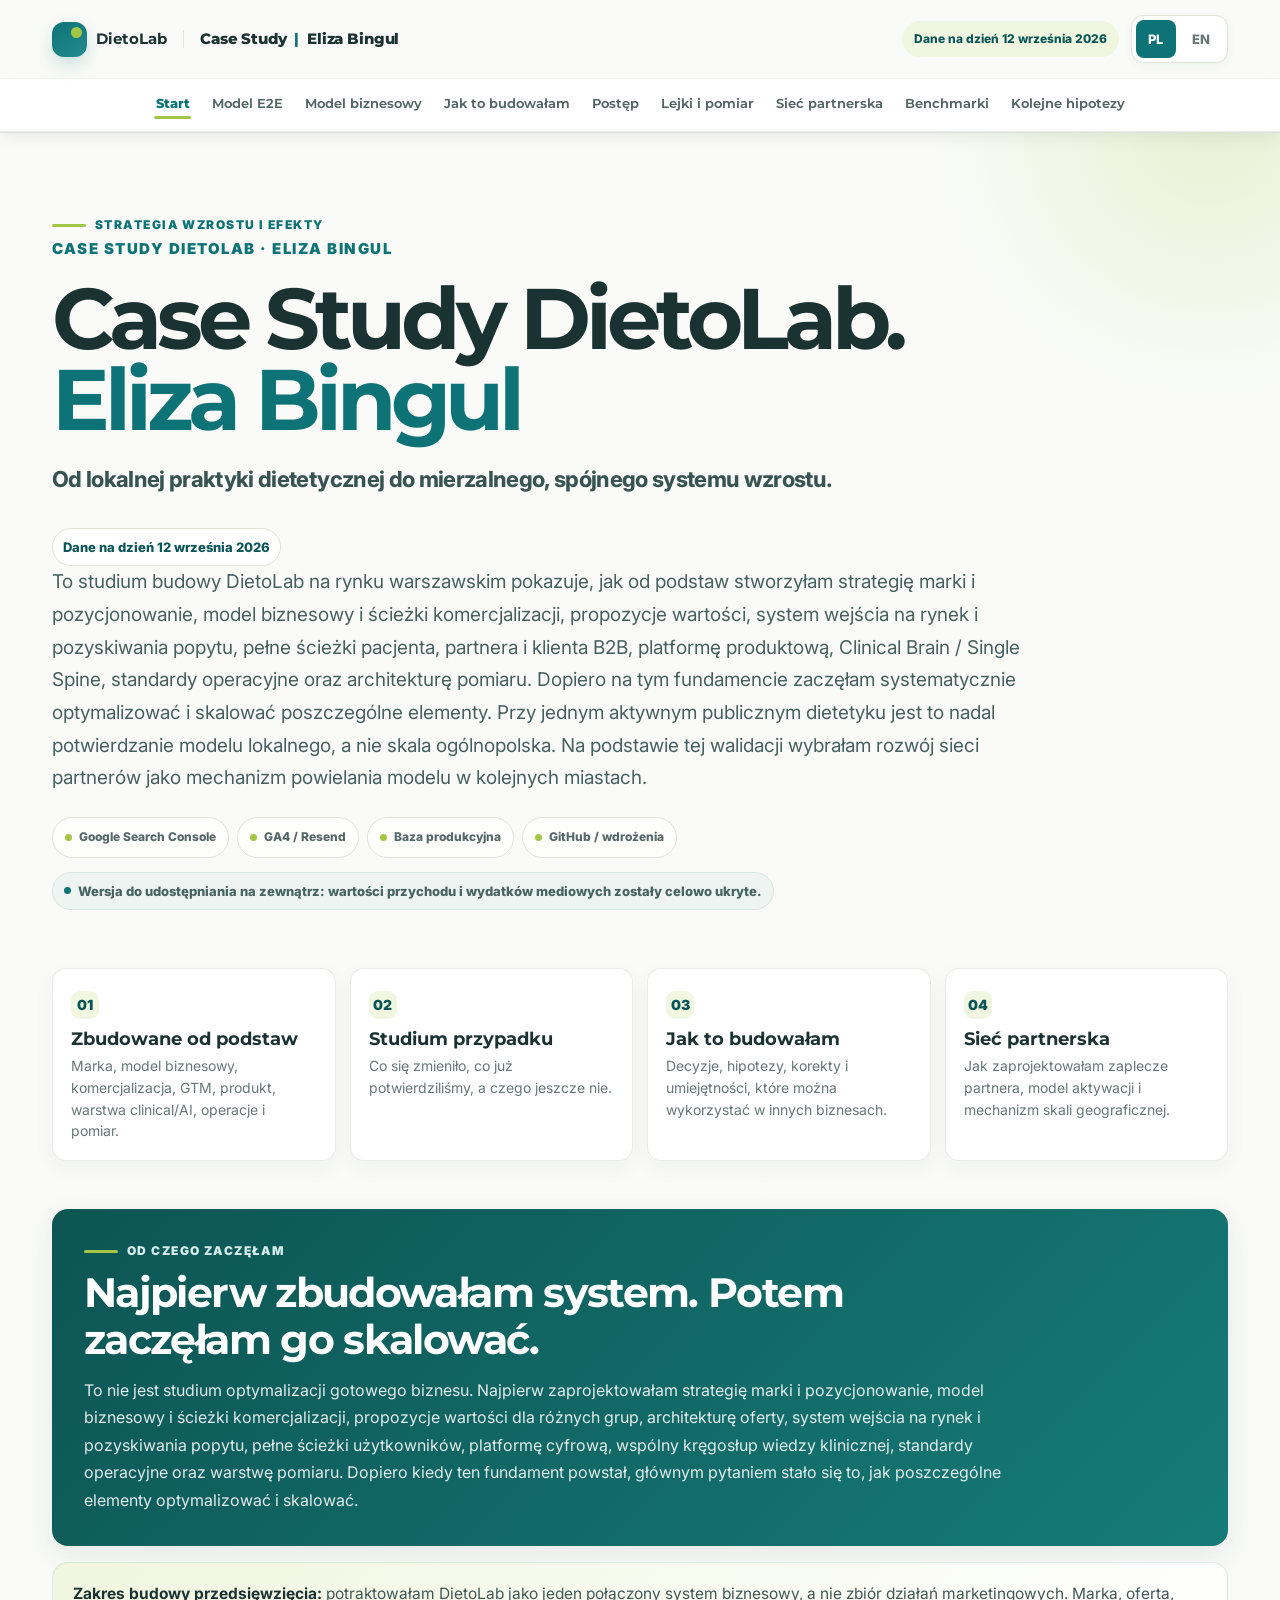
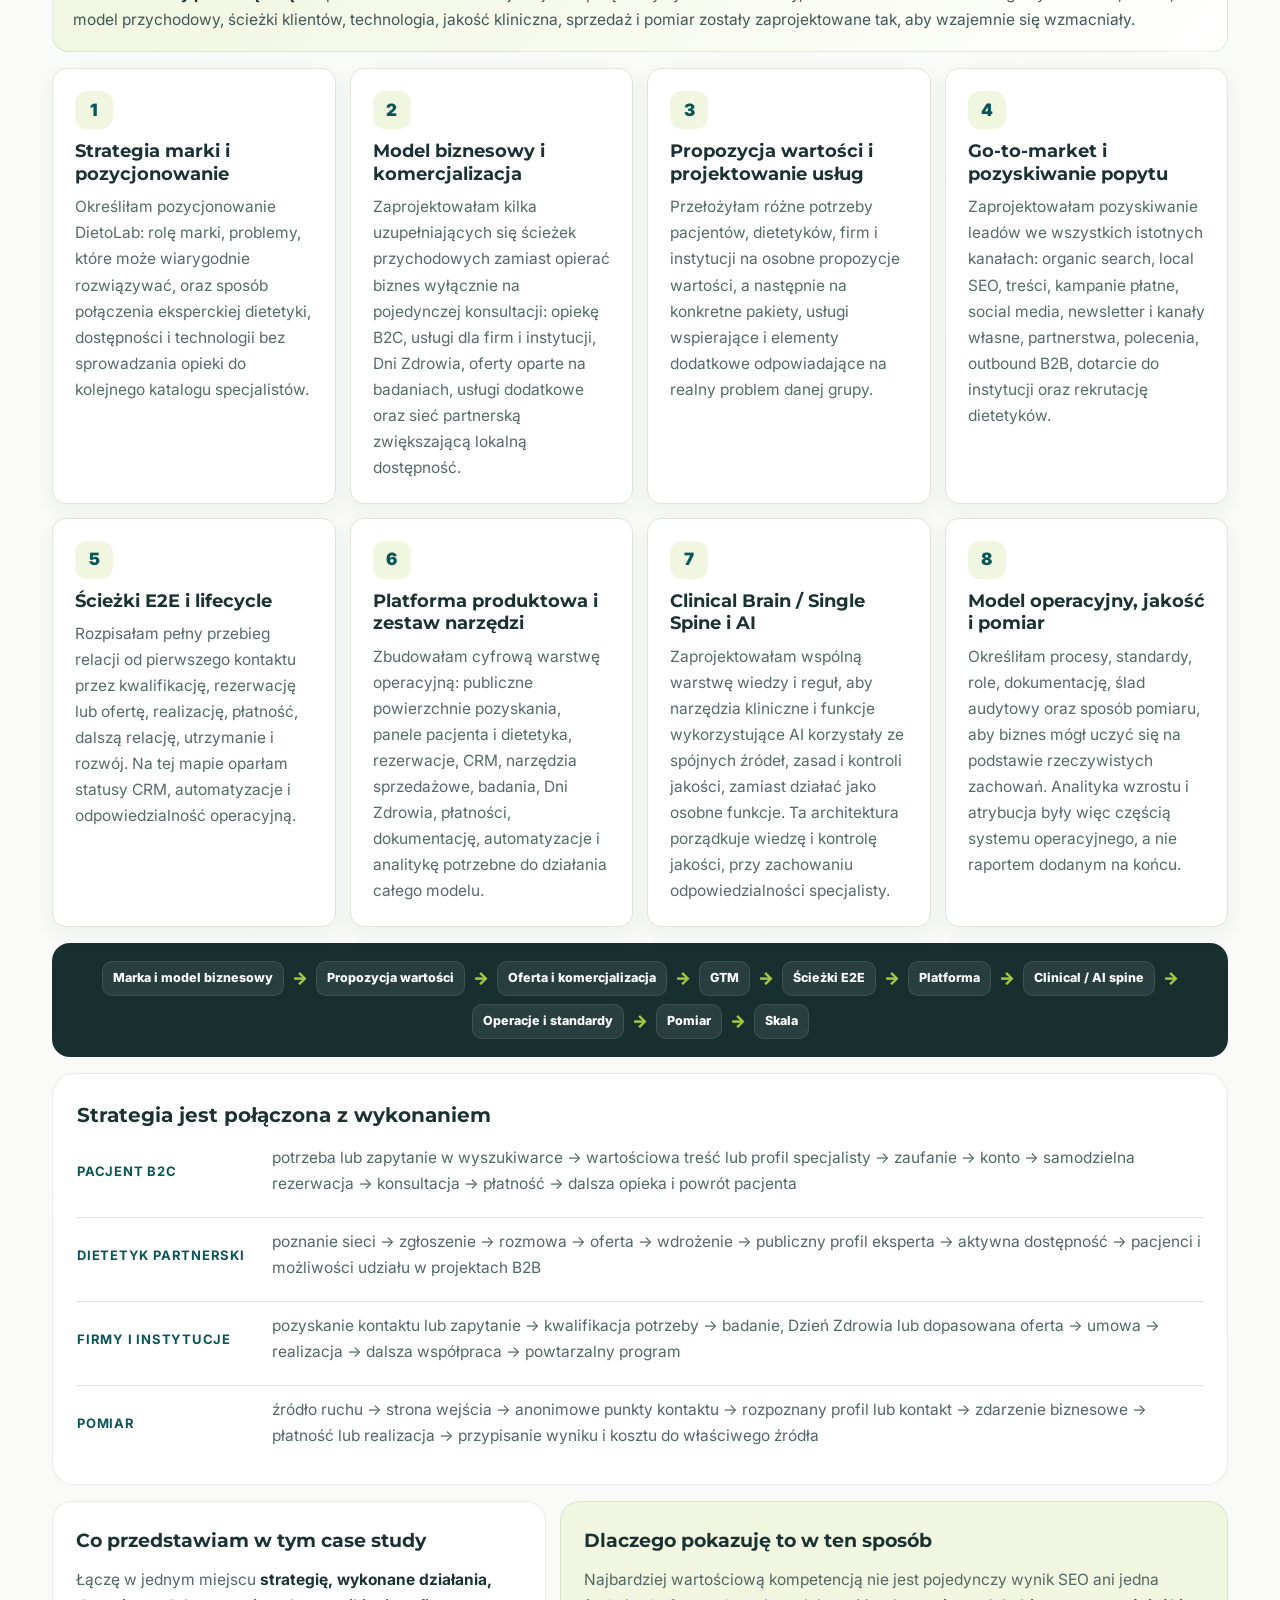
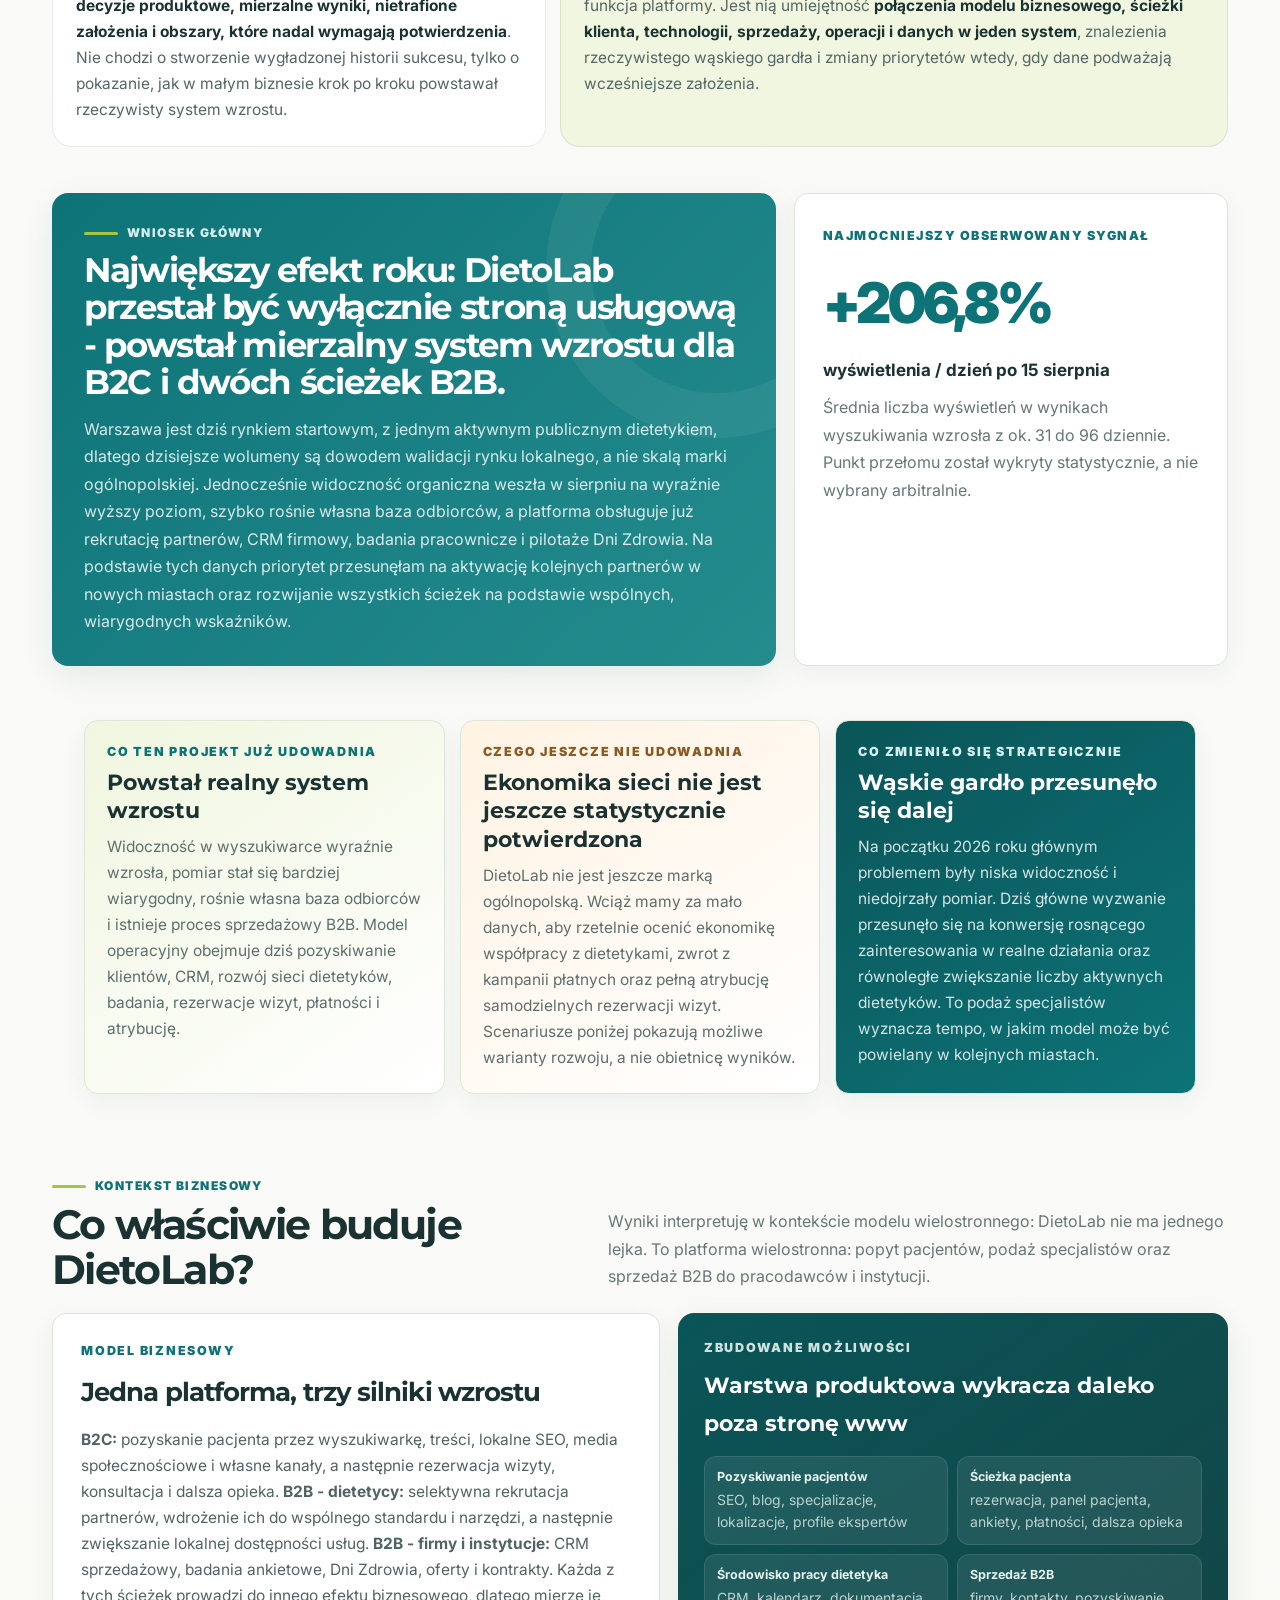
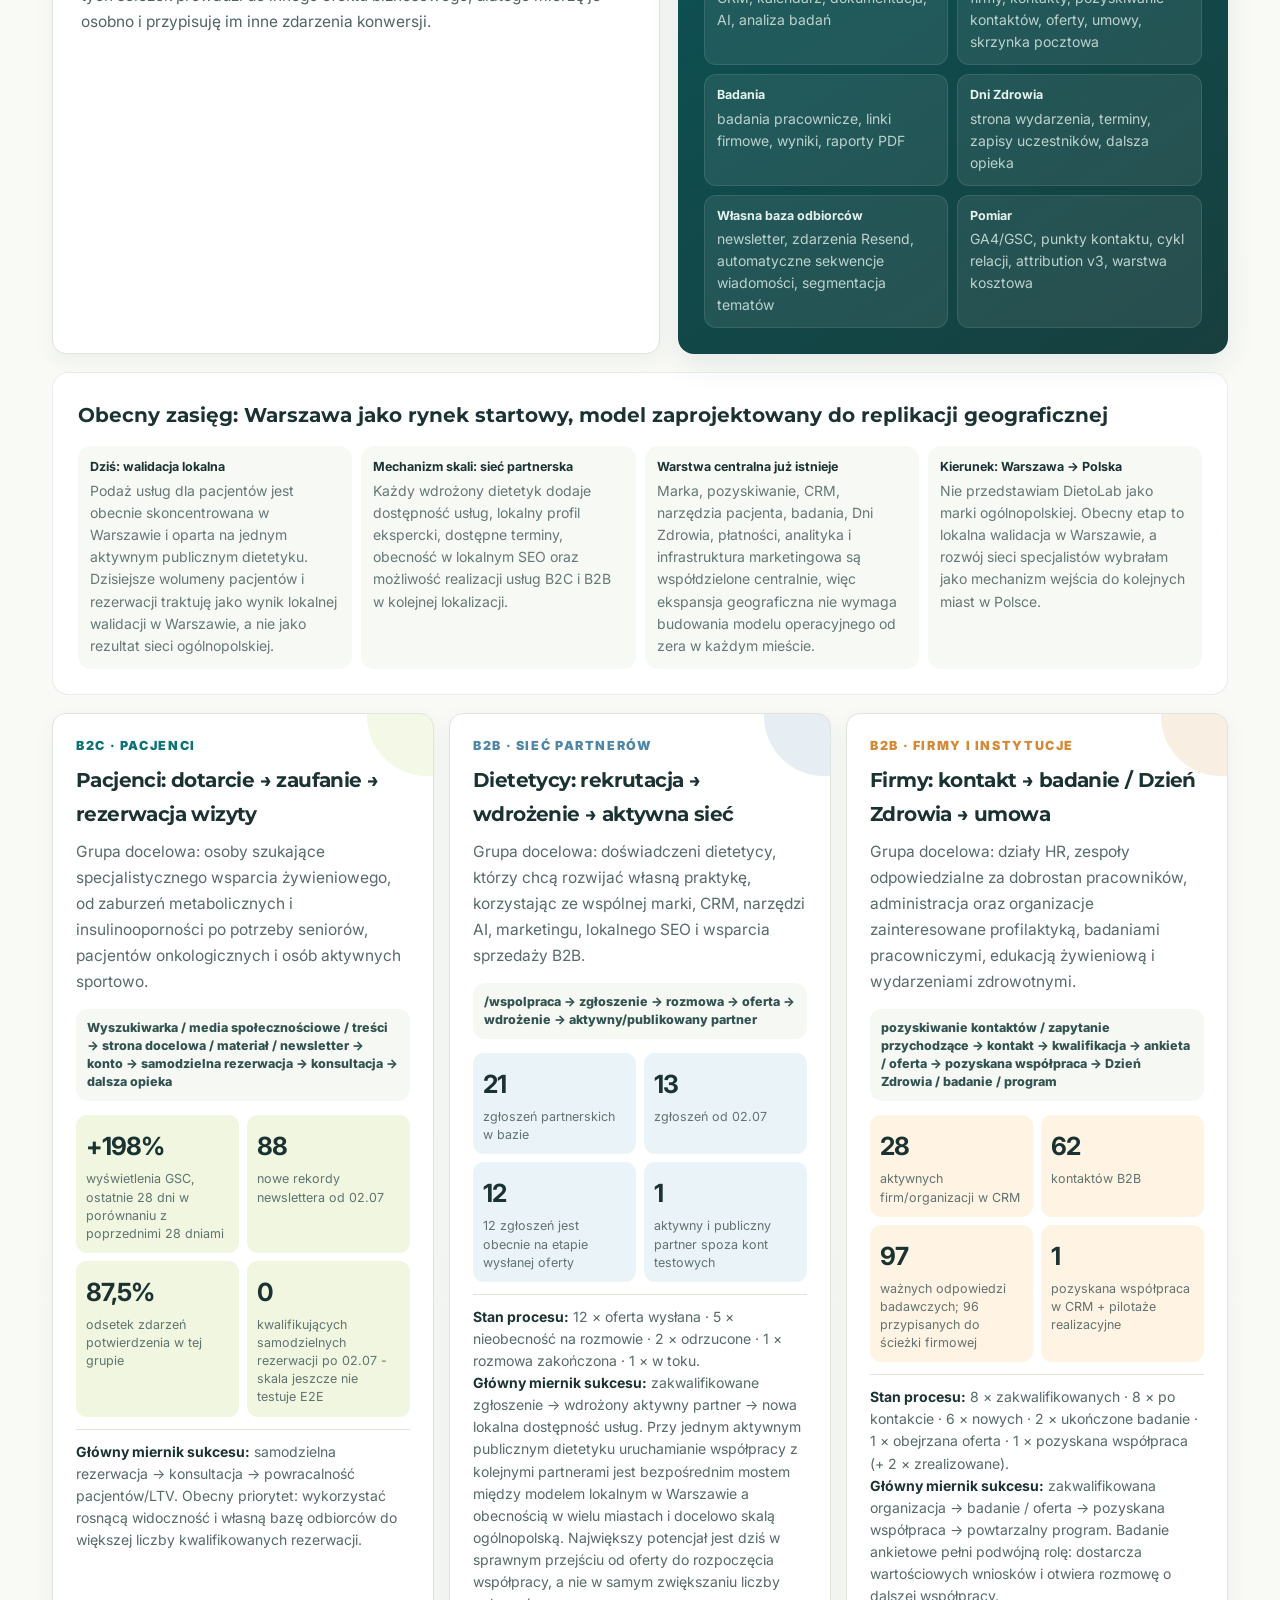
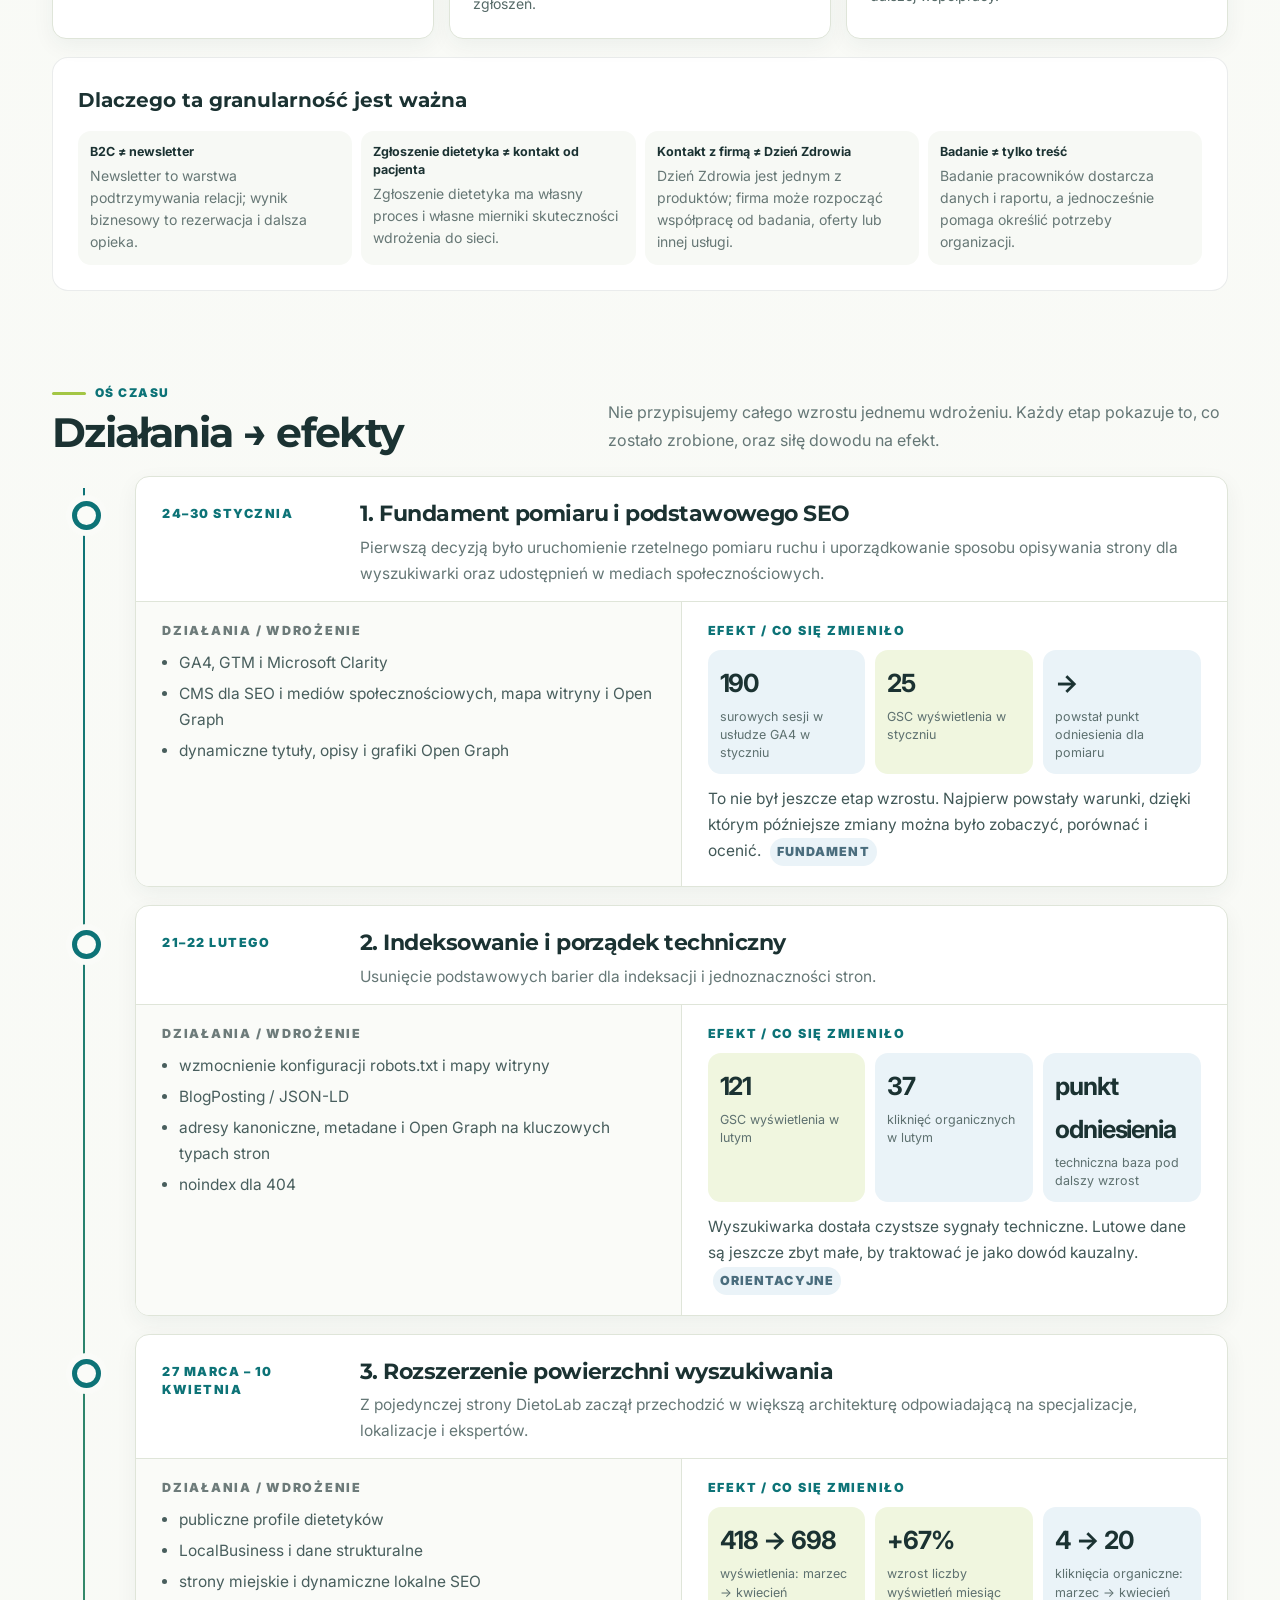
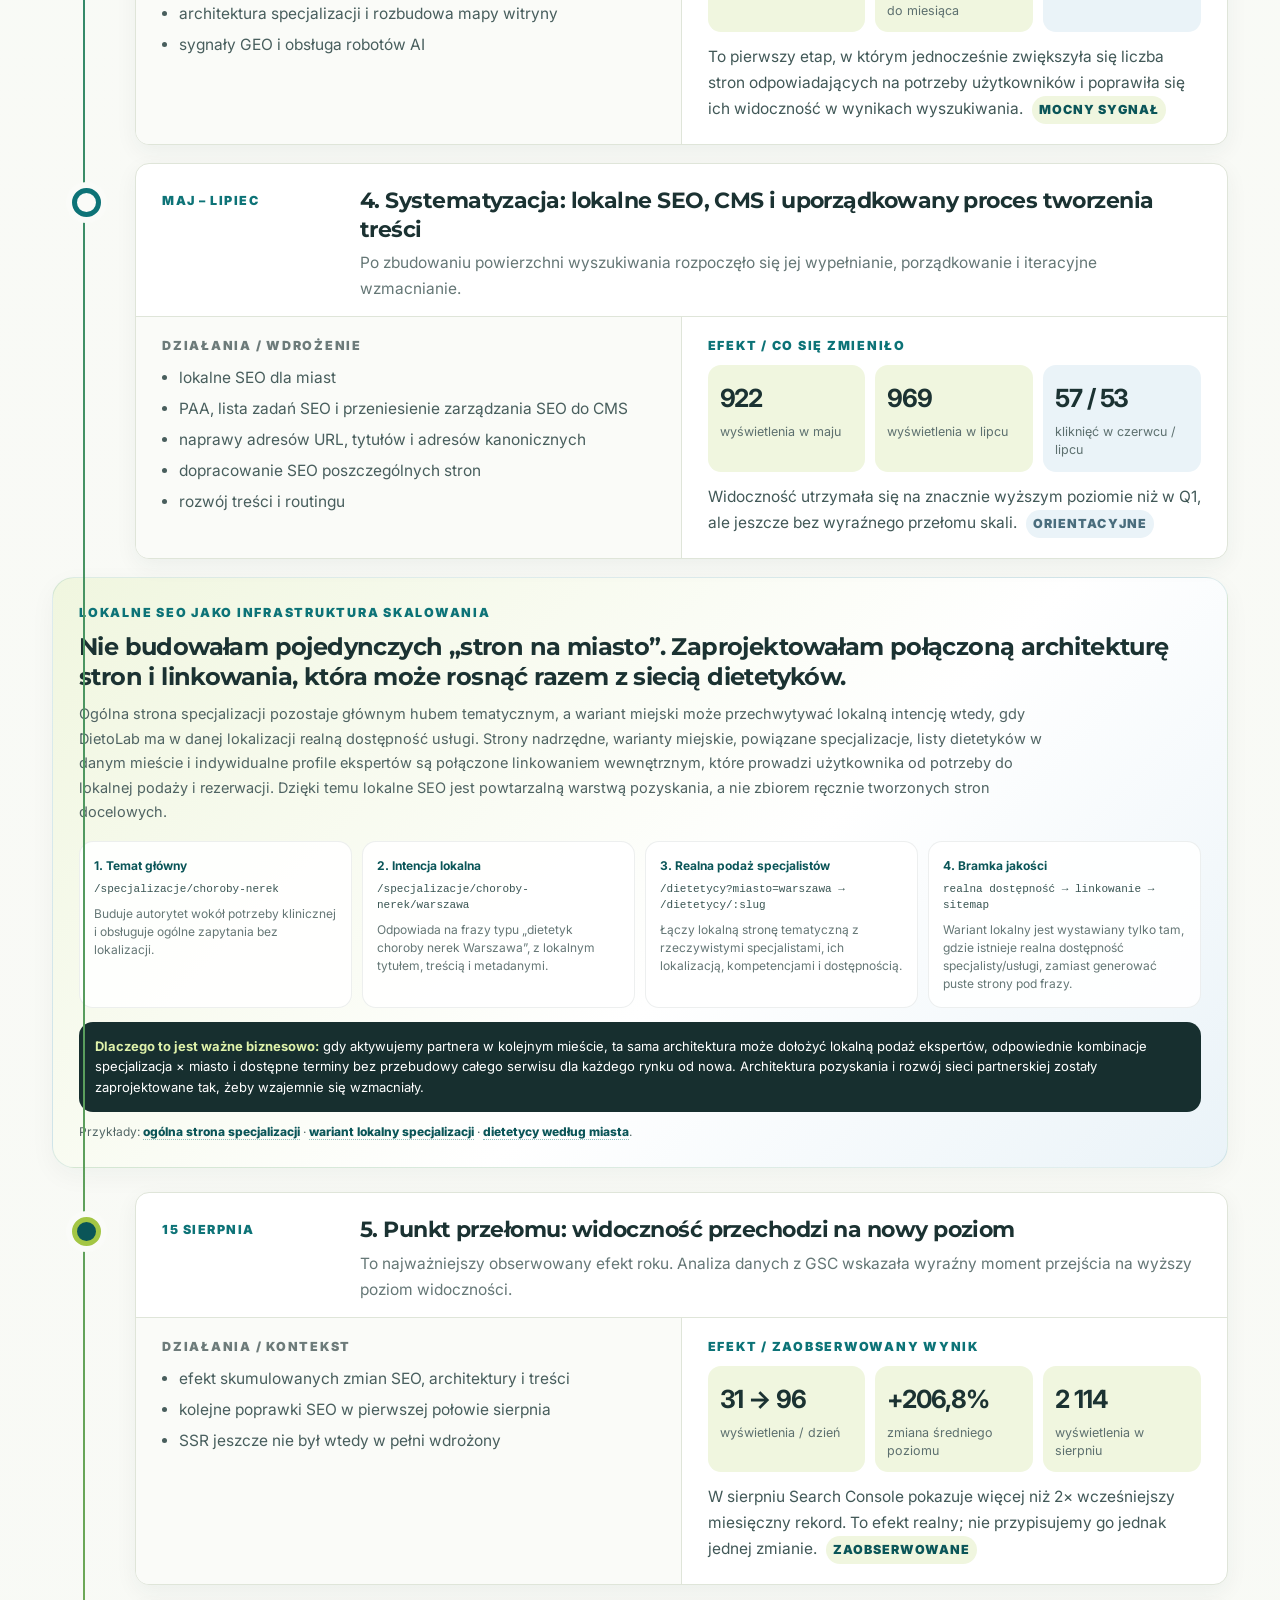
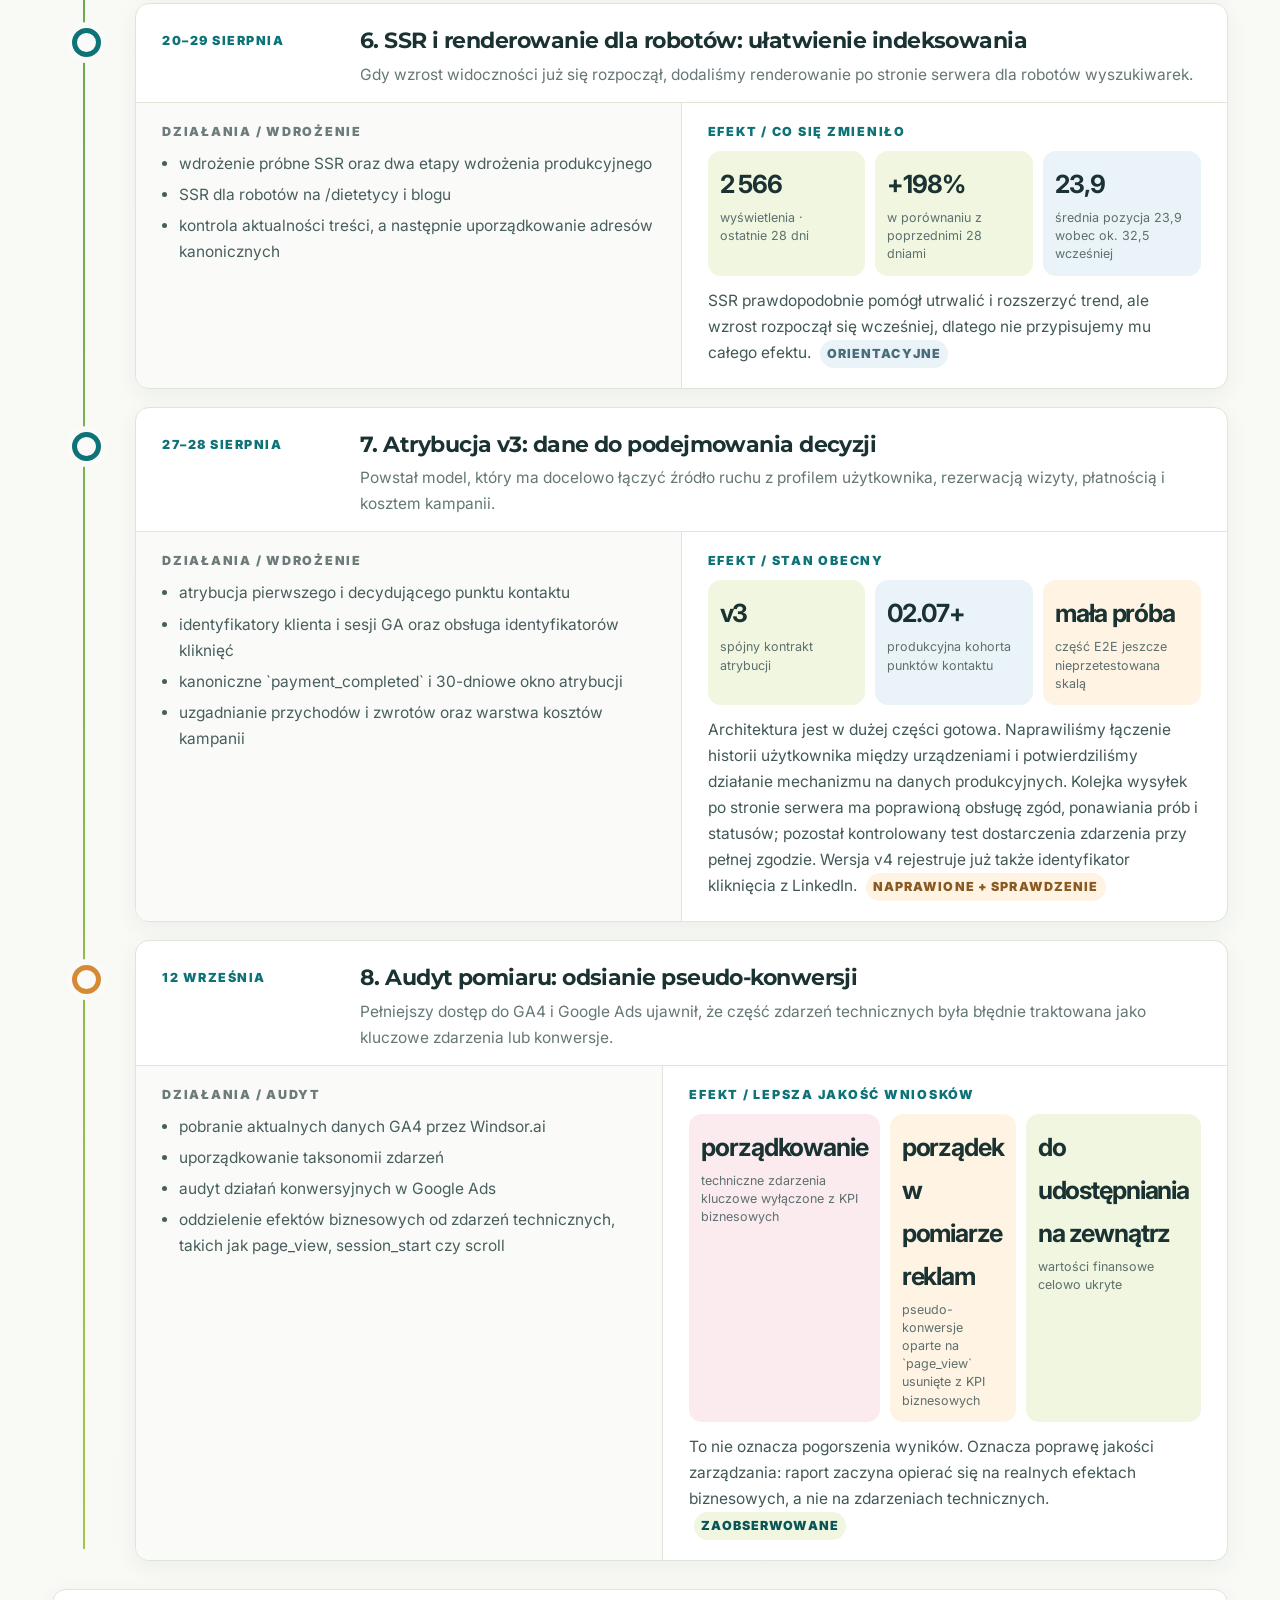
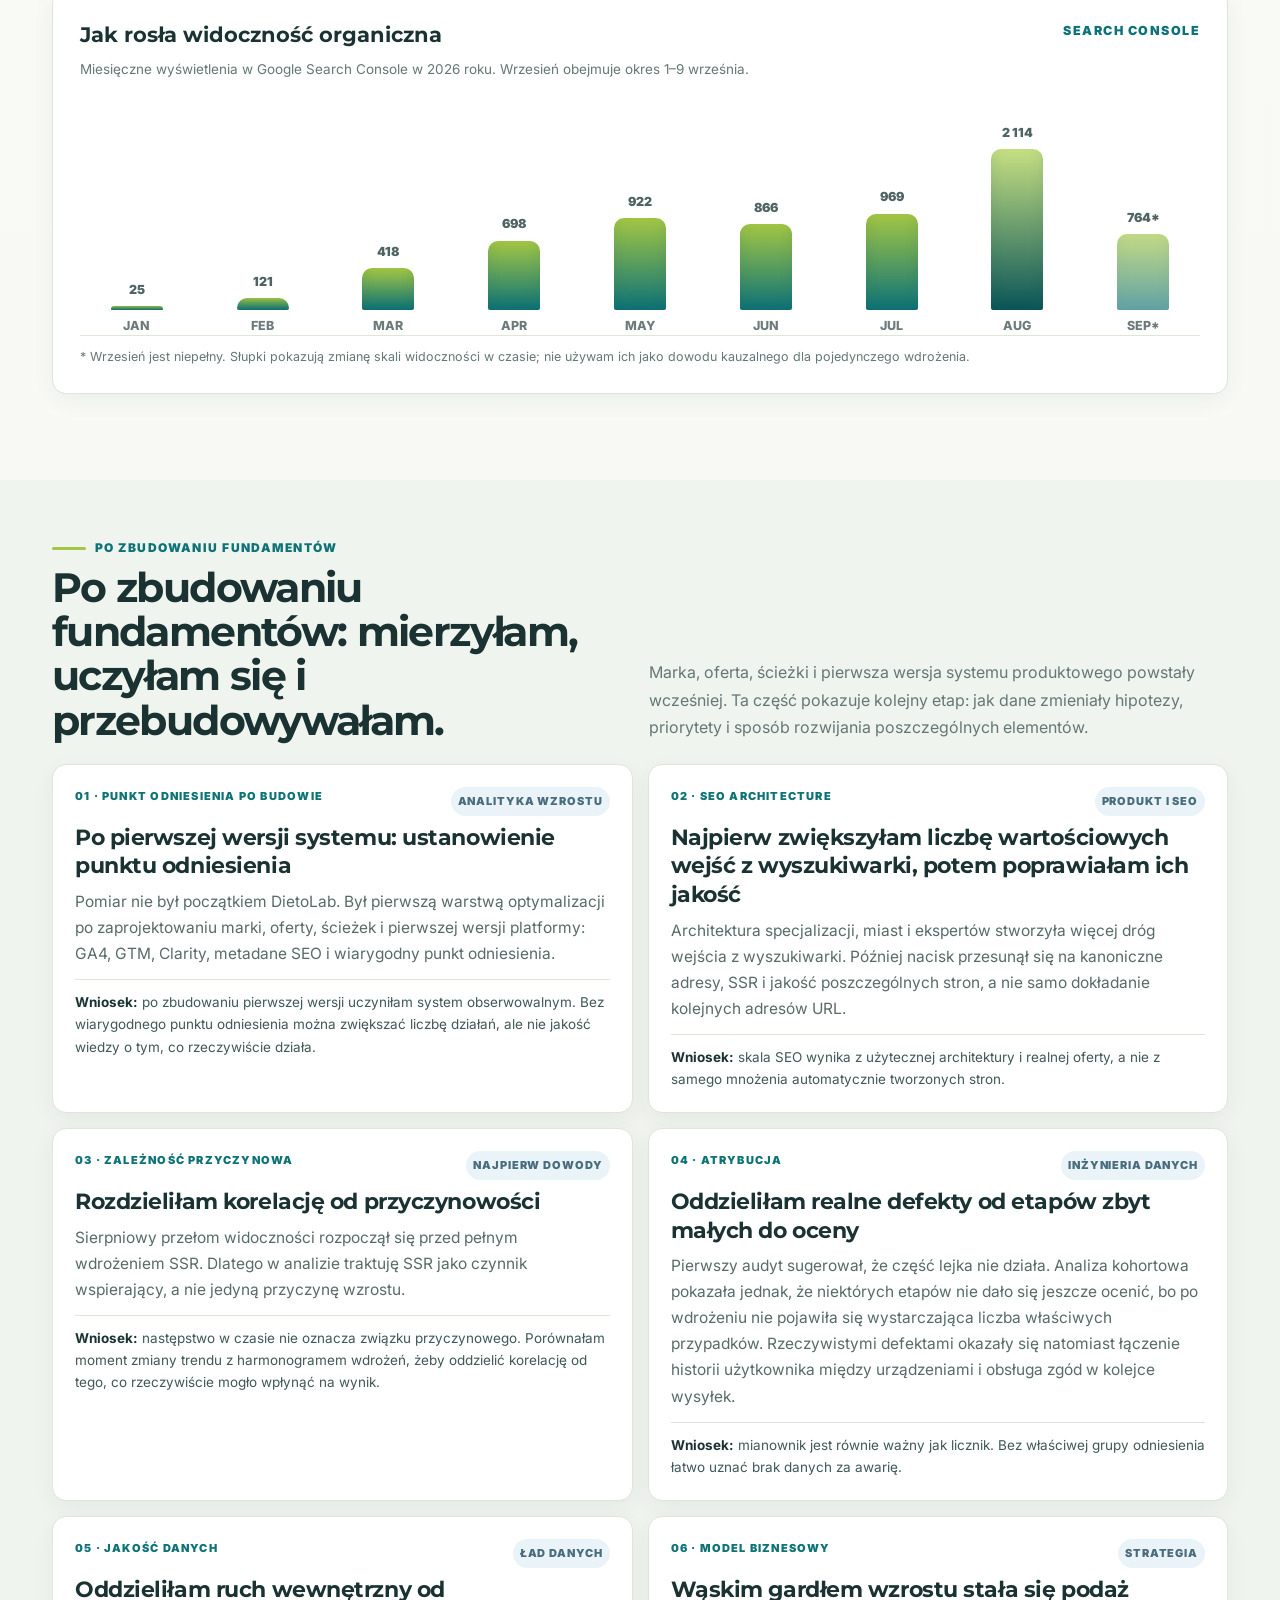
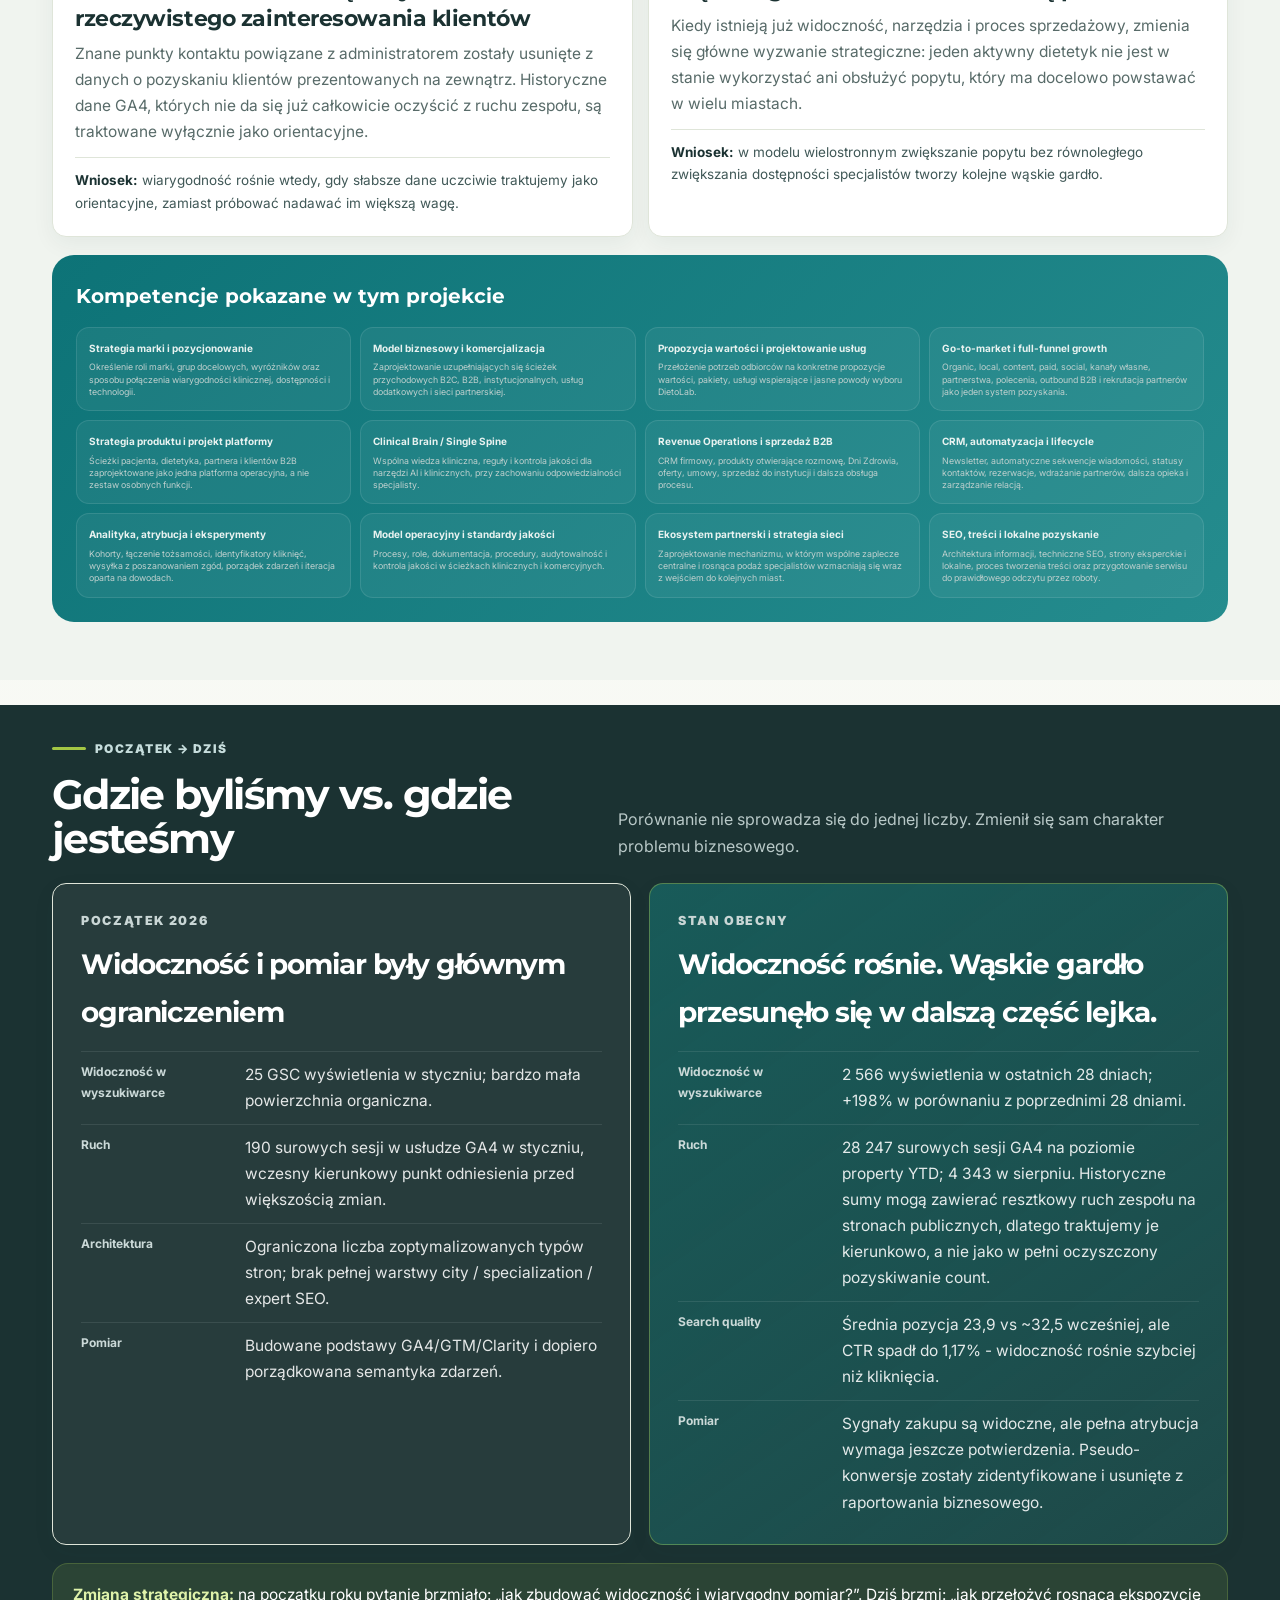
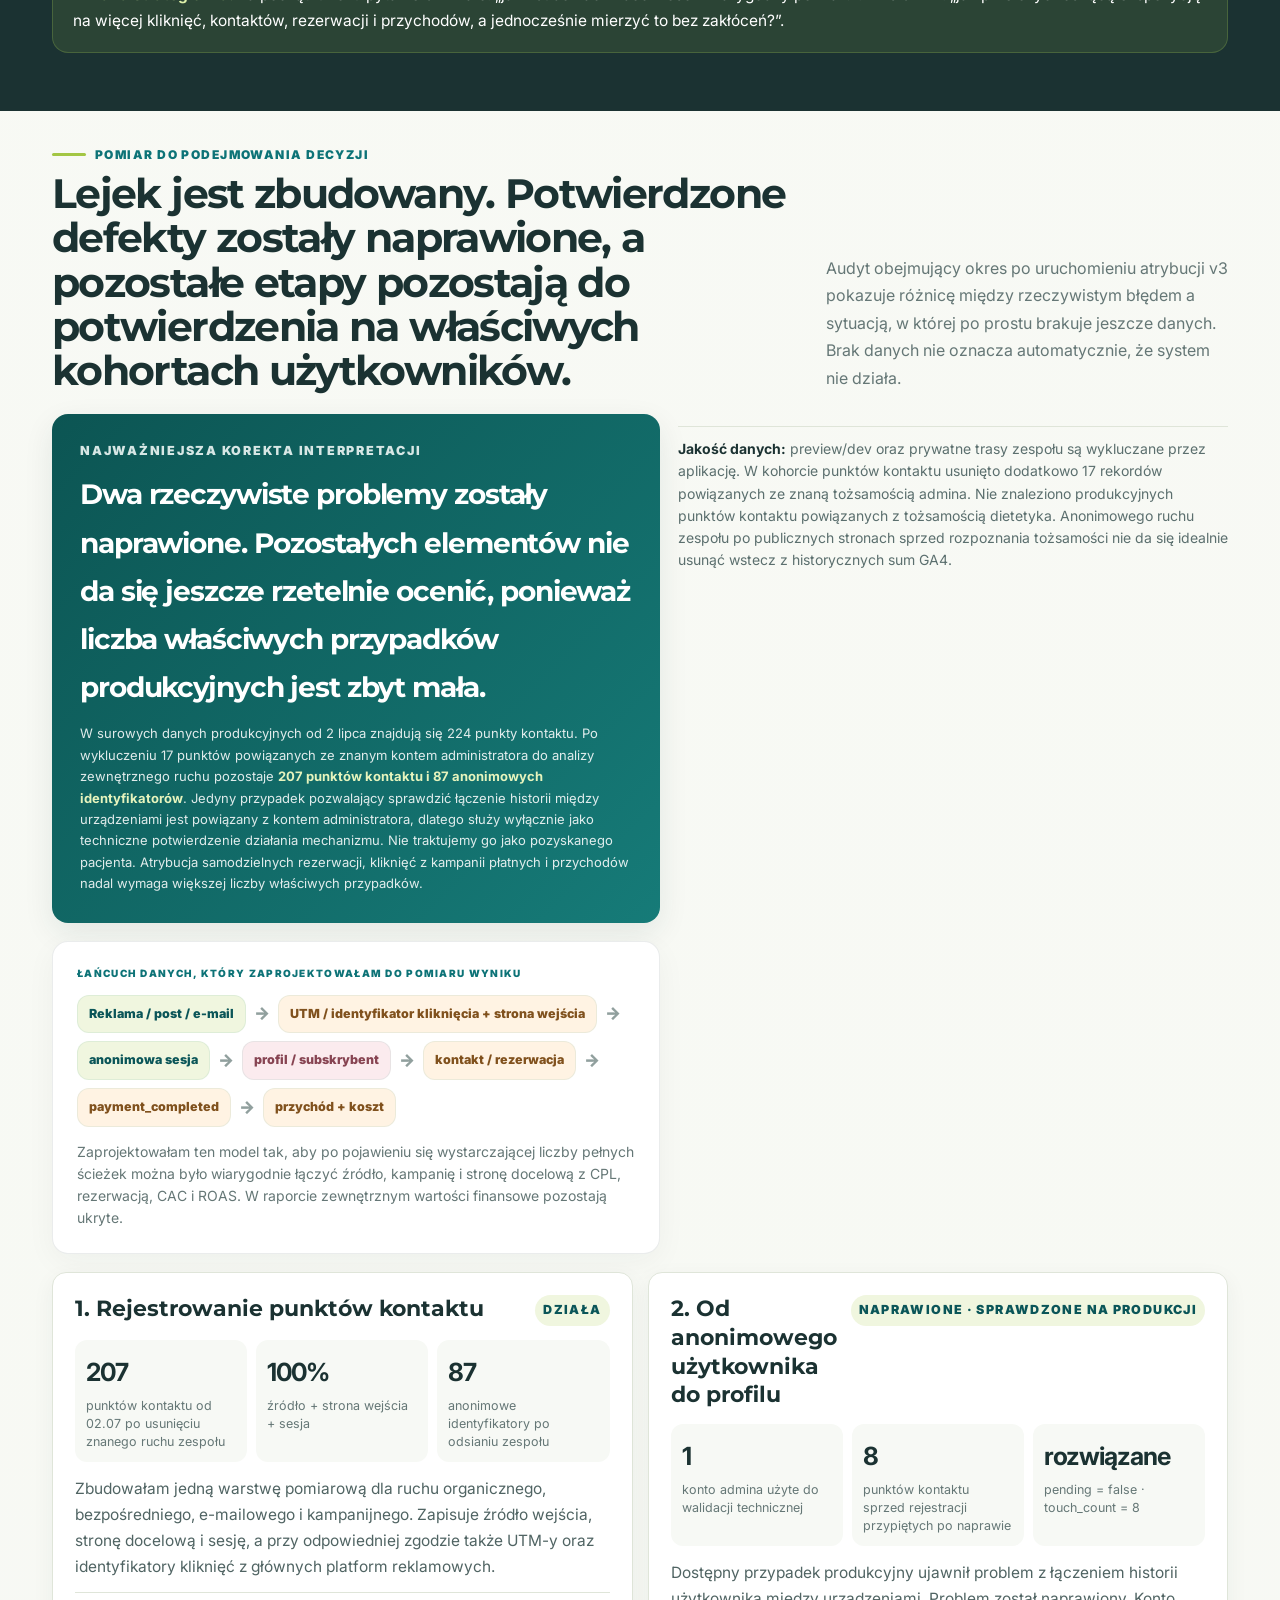
==== commit a5474968: "Enhance local SEO structure and styling in index.html Added local SEO styles and structured content " ====
--- a/index.html
+++ b/index.html
@@ -1,3 +1,4 @@
+
 <!DOCTYPE html>
 
 <html lang="pl">
@@ -249,6 +250,14 @@
 }
 </style>
 
+
+<style id="local-seo-scale-2026-09-14">
+.localSeoScale{margin:18px 0 24px;padding:26px;border-radius:22px;background:linear-gradient(135deg,#f0f6df,#ffffff 58%,#eaf3f8);border:1px solid rgba(13,115,119,.12);box-shadow:0 8px 26px rgba(27,50,50,.045)}
+.localSeoScale h3{font-size:24px;line-height:1.25;letter-spacing:-.025em;margin:5px 0 10px}.localSeoScale>p{font-size:14.5px;line-height:1.7;color:#506463;max-width:980px;margin:0}.localSeoGrid{display:grid;grid-template-columns:repeat(4,1fr);gap:10px;margin-top:16px}.localSeoNode{background:rgba(255,255,255,.88);border:1px solid rgba(27,50,50,.08);border-radius:14px;padding:14px}.localSeoNode b{display:block;font-size:12px;color:var(--tealDark);margin-bottom:5px}.localSeoNode code{display:block;font-size:11px;line-height:1.45;color:#385452;overflow-wrap:anywhere;margin-bottom:7px}.localSeoNode span{display:block;font-size:12px;line-height:1.5;color:#657776}.localSeoOutcome{margin-top:14px;padding:14px 16px;border-radius:14px;background:#172f2f;color:#fff;font-size:13px;line-height:1.6}.localSeoOutcome b{color:#dff2aa}.localSeoLinks{margin-top:10px;font-size:12px;line-height:1.6;color:#536766}.localSeoLinks a{color:var(--tealDark);font-weight:800;text-decoration:none;border-bottom:1px dotted rgba(13,115,119,.45)}
+@media(max-width:900px){.localSeoGrid{grid-template-columns:1fr 1fr}}
+@media(max-width:640px){.localSeoScale{padding:20px}.localSeoGrid{grid-template-columns:1fr}.localSeoScale h3{font-size:21px}}
+</style>
+
 </head>
 <body>
 <header class="top">
@@ -371,6 +380,7 @@
 <div class="stepTop"><div class="date">May – July</div><div><h3>4. Systematisation: local SEO, CMS and content operating system</h3><p>After building the search surface, the focus moved to filling it, organising it and strengthening it iteratively.</p></div></div>
 <div class="stepBody"><div class="effort"><div class="cap">Effort / deployment</div><ul><li>local SEO for cities</li><li>PAA / SEO backlog and moving SEO into the CMS</li><li>slug, title and canonical fixes</li><li>per-page SEO hardening</li><li>content and routing development</li></ul></div><div class="impact"><div class="cap">Impact / what changed</div><div class="impactGrid"><div class="metric"><b>922</b><span>impressions in May</span></div><div class="metric"><b>969</b><span>impressions in July</span></div><div class="metric blue"><b>57 / 53</b><span>clicks in June / July</span></div></div><p class="narrative">Visibility stayed at a much higher level than in Q1, but without a clear scale breakthrough yet. <span class="tag dir">Directional</span></p></div></div>
 </div></article>
+<article class="localSeoScale"><div class="cap" style="color:var(--teal)">Local SEO as scale infrastructure</div><h3>I did not build isolated “city pages”. I designed an interconnected local-search architecture that can expand with the partner network.</h3><p>The general specialisation page remains the subject authority, while a city-specific route can capture local intent when DietoLab has real service availability in that location. Parent pages, city variants, related specialisations, city-level dietitian lists and individual expert profiles are connected through internal links that move the user from need to local supply and booking. This turns local SEO into a repeatable acquisition layer rather than a collection of manually created landing pages.</p><div class="localSeoGrid"><div class="localSeoNode"><b>1. Parent topic</b><code>/specjalizacje/choroby-nerek</code><span>Builds authority around the clinical need and supports broader, non-city intent.</span></div><div class="localSeoNode"><b>2. Local intent</b><code>/specjalizacje/choroby-nerek/warszawa</code><span>Matches searches such as “kidney disease dietitian Warsaw”, with city-specific metadata and copy.</span></div><div class="localSeoNode"><b>3. Specialist supply</b><code>/dietetycy?miasto=warszawa → /dietetycy/:slug</code><span>Connects the local topic page with actual specialists, their locations, expertise and booking availability.</span></div><div class="localSeoNode"><b>4. Quality gate</b><code>real service availability → internal links → sitemap</code><span>Local routes are exposed only where real provider/service availability supports them, reducing thin or empty location pages.</span></div></div><div class="localSeoOutcome"><b>Why this matters commercially:</b> when a new partner is activated in another city, the same architecture can add local expert supply, relevant specialisation × city entry points and bookable capacity without rebuilding the website market by market. Acquisition architecture and partner-network expansion were designed to reinforce one another.</div><div class="localSeoLinks">Live examples: <a href="https://dietolab.pl/specjalizacje/choroby-nerek" rel="noopener" target="_blank">general specialisation page</a> · <a href="https://dietolab.pl/specjalizacje/choroby-nerek/warszawa" rel="noopener" target="_blank">local specialisation route</a> · <a href="https://dietolab.pl/dietetycy?miasto=warszawa" rel="noopener" target="_blank">dietitians by city</a>.</div></article>
 <article class="step break"><div class="stepCard">
 <div class="stepTop"><div class="date">15 August</div><div><h3>5. Breakpoint: visibility moves to a new level</h3><p>This is the most important observed outcome of the year. A change point was detected in the GSC impressions series.</p></div></div>
 <div class="stepBody"><div class="effort"><div class="cap">Effort / context</div><ul><li>effect of accumulated SEO, architecture and content changes</li><li>further SEO fixes in the first half of August</li><li>SSR was not fully deployed yet</li></ul></div><div class="impact"><div class="cap">Impact / observed outcome</div><div class="impactGrid"><div class="metric"><b>31 → 96</b><span>impressions / day</span></div><div class="metric"><b>+206,8%</b><span>change in average level</span></div><div class="metric"><b>2 114</b><span>impressions in August</span></div></div><p class="narrative">In August, Search Console shows more than 2x the previous monthly record. This is a real outcome, but we do not attribute it to one change. <span class="tag">Observed</span></p></div></div>
@@ -426,7 +436,7 @@
 <div class="capProof"><b>Analytics, attribution &amp; experimentation</b><span>Cohorts, identity stitching, click IDs, consent-aware server-side delivery, event hygiene and evidence-led iteration.</span></div>
 <div class="capProof"><b>Operating model &amp; quality standards</b><span>Processes, roles, documentation, procedures, auditability and quality controls across clinical and commercial workflows.</span></div>
 <div class="capProof"><b>Partner ecosystem &amp; network strategy</b><span>Designing how central infrastructure and specialist supply can reinforce each other city by city.</span></div>
-<div class="capProof"><b>SEO, content &amp; local acquisition</b><span>Information architecture, technical SEO, expert/local surfaces, content operations and crawler readiness.</span></div>
+<div class="capProof"><b>SEO, content &amp; local acquisition</b><span>Information architecture, technical SEO, scalable specialisation × city routing, expert/local surfaces, internal linking, content operations and crawler readiness.</span></div>
 </div></div>
 </div></section><section class="compareWrap" id="progress-en"><div class="wrap">
 <div class="eyebrow">Then → now</div>
@@ -604,6 +614,7 @@
 <div class="stepTop"><div class="date">maj – lipiec</div><div><h3>4. Systematyzacja: lokalne SEO, CMS i uporządkowany proces tworzenia treści</h3><p>Po zbudowaniu powierzchni wyszukiwania rozpoczęło się jej wypełnianie, porządkowanie i iteracyjne wzmacnianie.</p></div></div>
 <div class="stepBody"><div class="effort"><div class="cap">Działania / wdrożenie</div><ul><li>lokalne SEO dla miast</li><li>PAA, lista zadań SEO i przeniesienie zarządzania SEO do CMS</li><li>naprawy adresów URL, tytułów i adresów kanonicznych</li><li>dopracowanie SEO poszczególnych stron</li><li>rozwój treści i routingu</li></ul></div><div class="impact"><div class="cap">Efekt / co się zmieniło</div><div class="impactGrid"><div class="metric"><b>922</b><span>wyświetlenia w maju</span></div><div class="metric"><b>969</b><span>wyświetlenia w lipcu</span></div><div class="metric blue"><b>57 / 53</b><span>kliknięć w czerwcu / lipcu</span></div></div><p class="narrative">Widoczność utrzymała się na znacznie wyższym poziomie niż w Q1, ale jeszcze bez wyraźnego przełomu skali. <span class="tag dir">Orientacyjne</span></p></div></div>
 </div></article>
+<article class="localSeoScale"><div class="cap" style="color:var(--teal)">Lokalne SEO jako infrastruktura skalowania</div><h3>Nie budowałam pojedynczych „stron na miasto”. Zaprojektowałam połączoną architekturę stron i linkowania, która może rosnąć razem z siecią dietetyków.</h3><p>Ogólna strona specjalizacji pozostaje głównym hubem tematycznym, a wariant miejski może przechwytywać lokalną intencję wtedy, gdy DietoLab ma w danej lokalizacji realną dostępność usługi. Strony nadrzędne, warianty miejskie, powiązane specjalizacje, listy dietetyków w danym mieście i indywidualne profile ekspertów są połączone linkowaniem wewnętrznym, które prowadzi użytkownika od potrzeby do lokalnej podaży i rezerwacji. Dzięki temu lokalne SEO jest powtarzalną warstwą pozyskania, a nie zbiorem ręcznie tworzonych stron docelowych.</p><div class="localSeoGrid"><div class="localSeoNode"><b>1. Temat główny</b><code>/specjalizacje/choroby-nerek</code><span>Buduje autorytet wokół potrzeby klinicznej i obsługuje ogólne zapytania bez lokalizacji.</span></div><div class="localSeoNode"><b>2. Intencja lokalna</b><code>/specjalizacje/choroby-nerek/warszawa</code><span>Odpowiada na frazy typu „dietetyk choroby nerek Warszawa”, z lokalnym tytułem, treścią i metadanymi.</span></div><div class="localSeoNode"><b>3. Realna podaż specjalistów</b><code>/dietetycy?miasto=warszawa → /dietetycy/:slug</code><span>Łączy lokalną stronę tematyczną z rzeczywistymi specjalistami, ich lokalizacją, kompetencjami i dostępnością.</span></div><div class="localSeoNode"><b>4. Bramka jakości</b><code>realna dostępność → linkowanie → sitemap</code><span>Wariant lokalny jest wystawiany tylko tam, gdzie istnieje realna dostępność specjalisty/usługi, zamiast generować puste strony pod frazy.</span></div></div><div class="localSeoOutcome"><b>Dlaczego to jest ważne biznesowo:</b> gdy aktywujemy partnera w kolejnym mieście, ta sama architektura może dołożyć lokalną podaż ekspertów, odpowiednie kombinacje specjalizacja × miasto i dostępne terminy bez przebudowy całego serwisu dla każdego rynku od nowa. Architektura pozyskania i rozwój sieci partnerskiej zostały zaprojektowane tak, żeby wzajemnie się wzmacniały.</div><div class="localSeoLinks">Przykłady: <a href="https://dietolab.pl/specjalizacje/choroby-nerek" rel="noopener" target="_blank">ogólna strona specjalizacji</a> · <a href="https://dietolab.pl/specjalizacje/choroby-nerek/warszawa" rel="noopener" target="_blank">wariant lokalny specjalizacji</a> · <a href="https://dietolab.pl/dietetycy?miasto=warszawa" rel="noopener" target="_blank">dietetycy według miasta</a>.</div></article>
 <article class="step break"><div class="stepCard">
 <div class="stepTop"><div class="date">15 sierpnia</div><div><h3>5. Punkt przełomu: widoczność przechodzi na nowy poziom</h3><p>To najważniejszy obserwowany efekt roku. Analiza danych z GSC wskazała wyraźny moment przejścia na wyższy poziom widoczności.</p></div></div>
 <div class="stepBody"><div class="effort"><div class="cap">Działania / kontekst</div><ul><li>efekt skumulowanych zmian SEO, architektury i treści</li><li>kolejne poprawki SEO w pierwszej połowie sierpnia</li><li>SSR jeszcze nie był wtedy w pełni wdrożony</li></ul></div><div class="impact"><div class="cap">Efekt / zaobserwowany wynik</div><div class="impactGrid"><div class="metric"><b>31 → 96</b><span>wyświetlenia / dzień</span></div><div class="metric"><b>+206,8%</b><span>zmiana średniego poziomu</span></div><div class="metric"><b>2 114</b><span>wyświetlenia w sierpniu</span></div></div><p class="narrative">W sierpniu Search Console pokazuje więcej niż 2× wcześniejszy miesięczny rekord. To efekt realny; nie przypisujemy go jednak jednej zmianie. <span class="tag">Zaobserwowane</span></p></div></div>
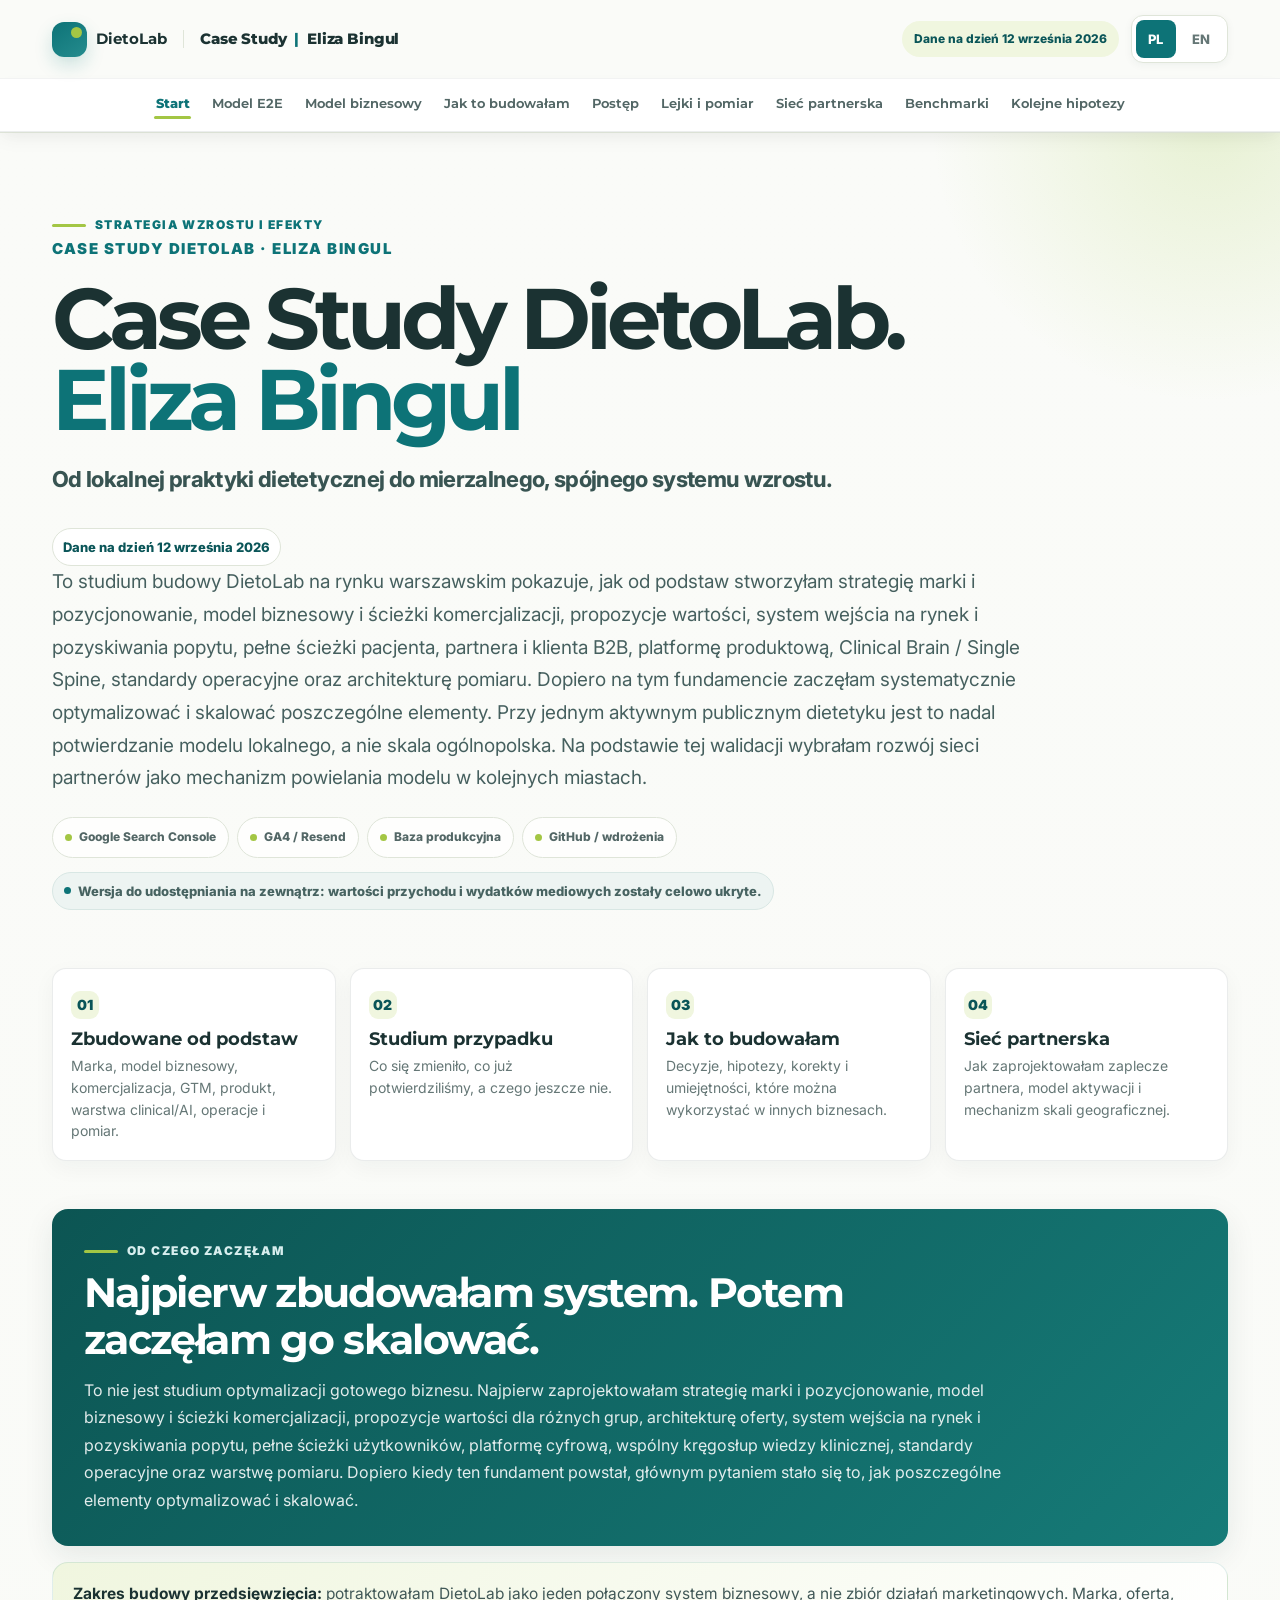
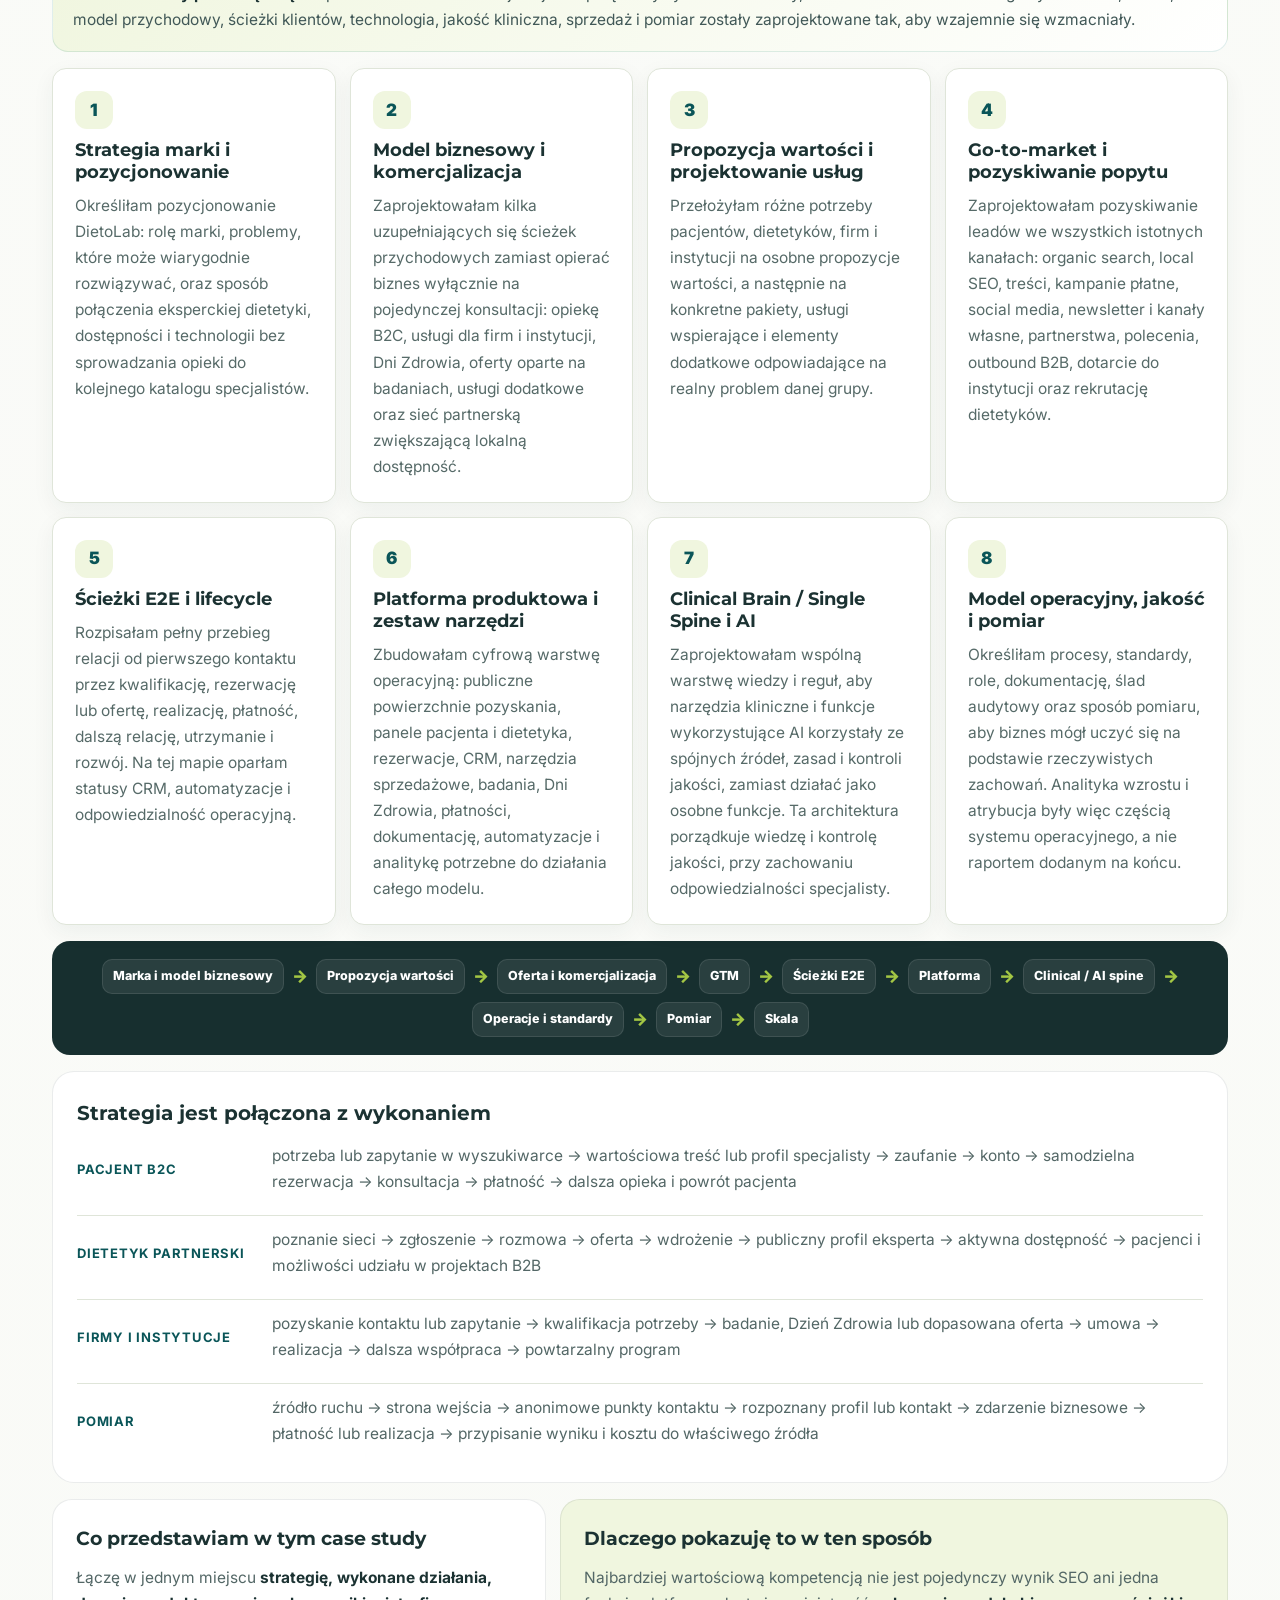
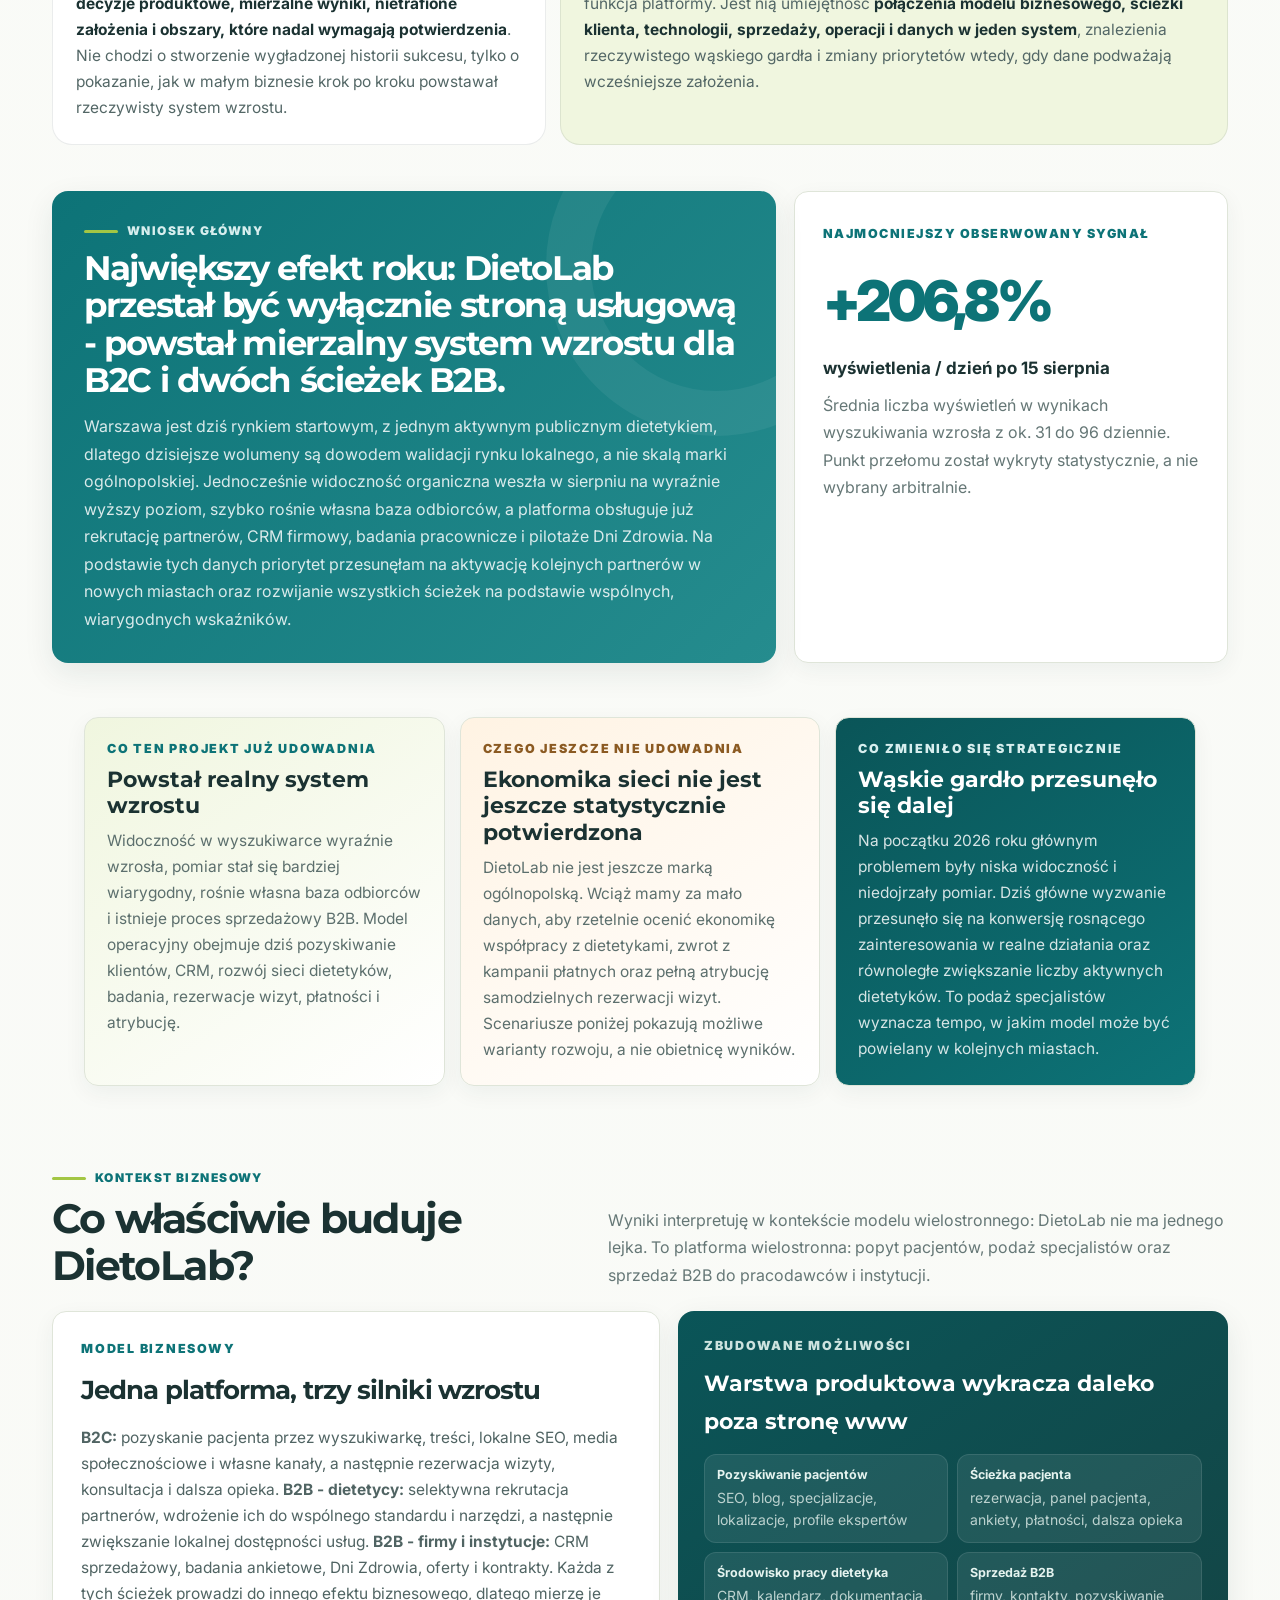
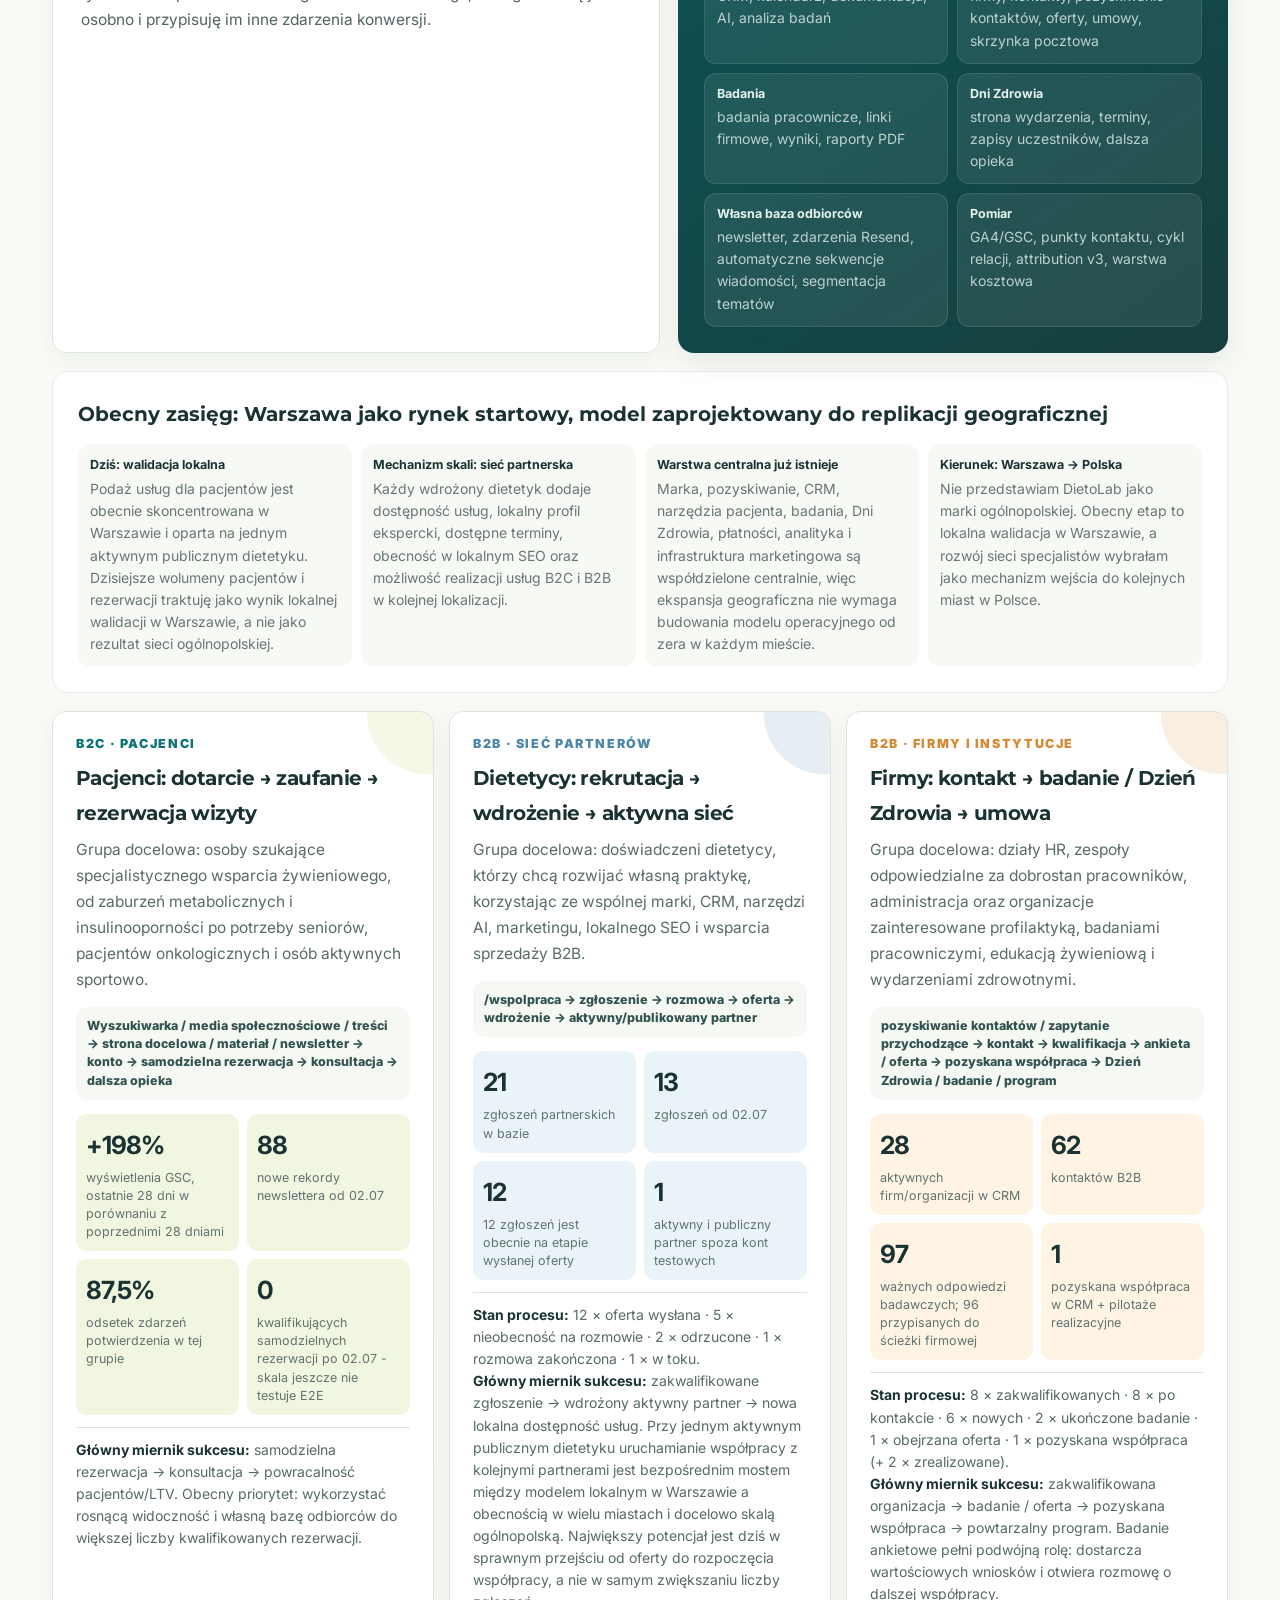
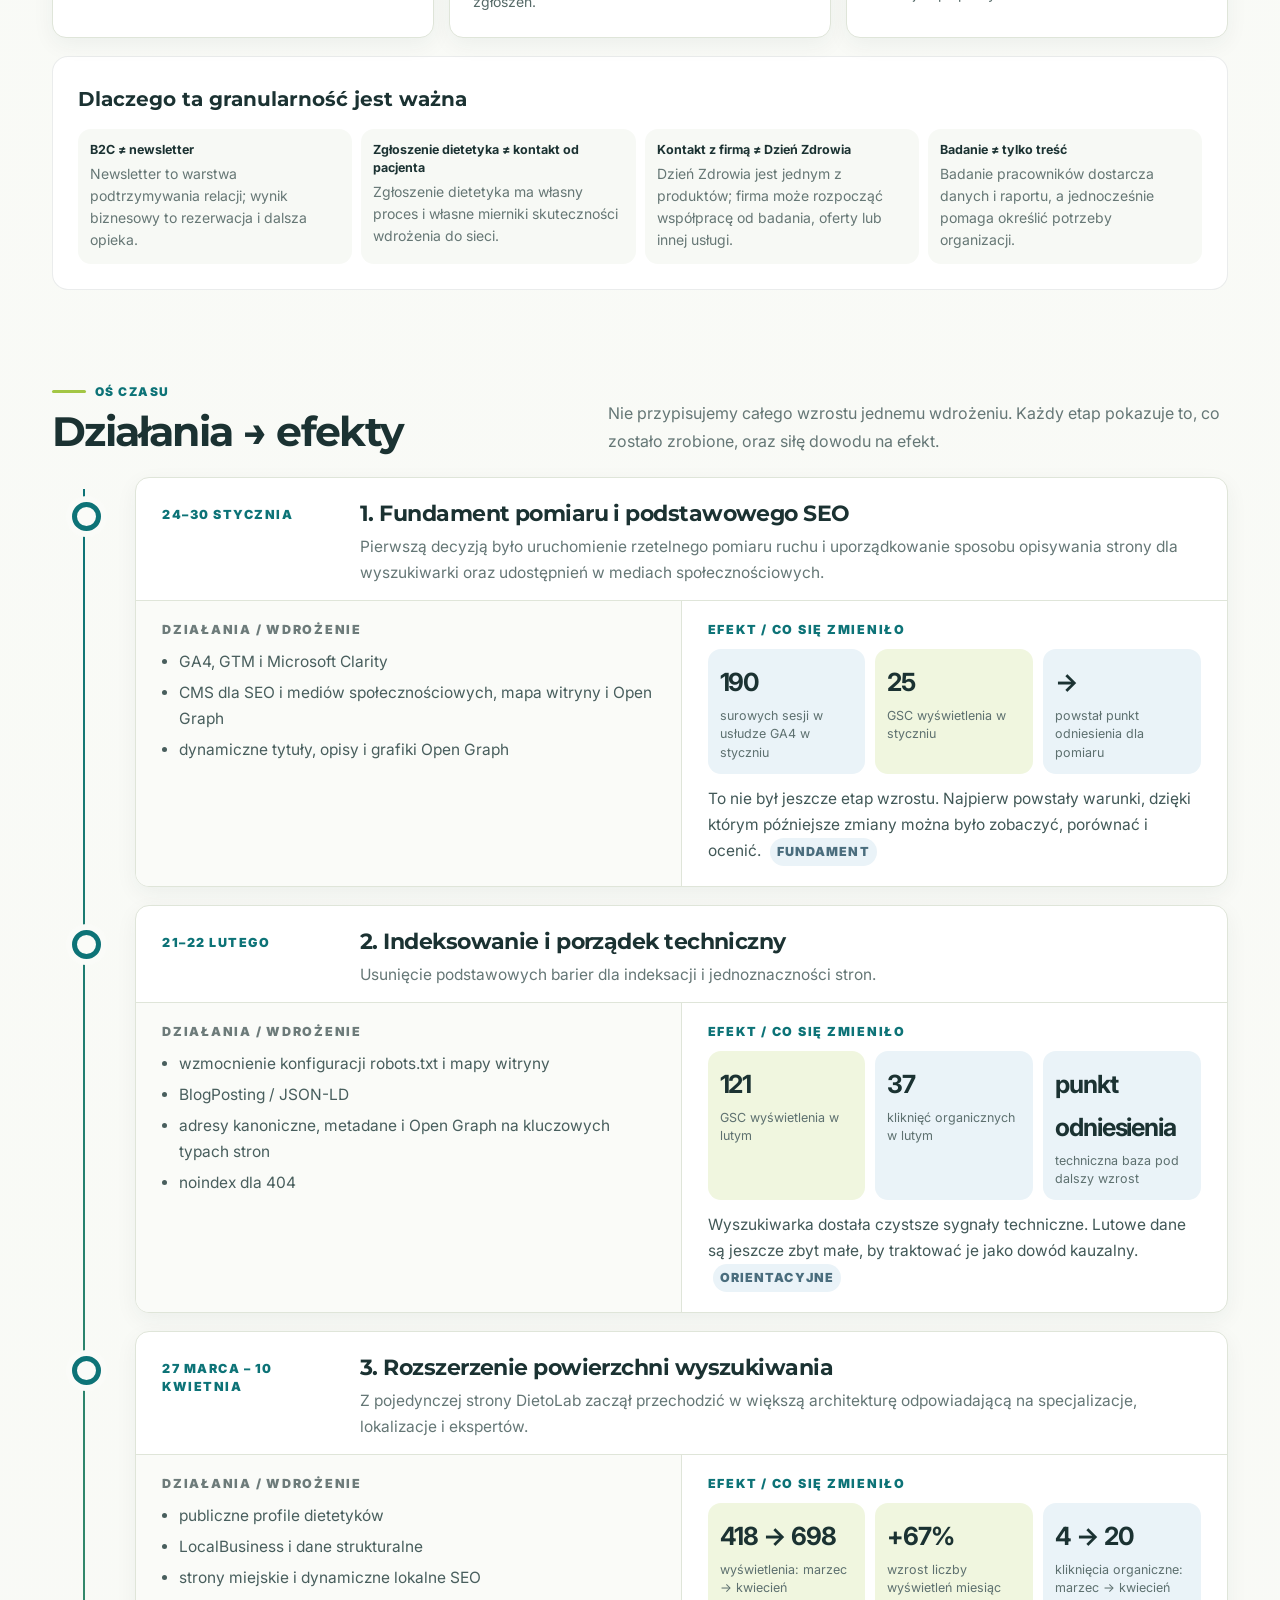
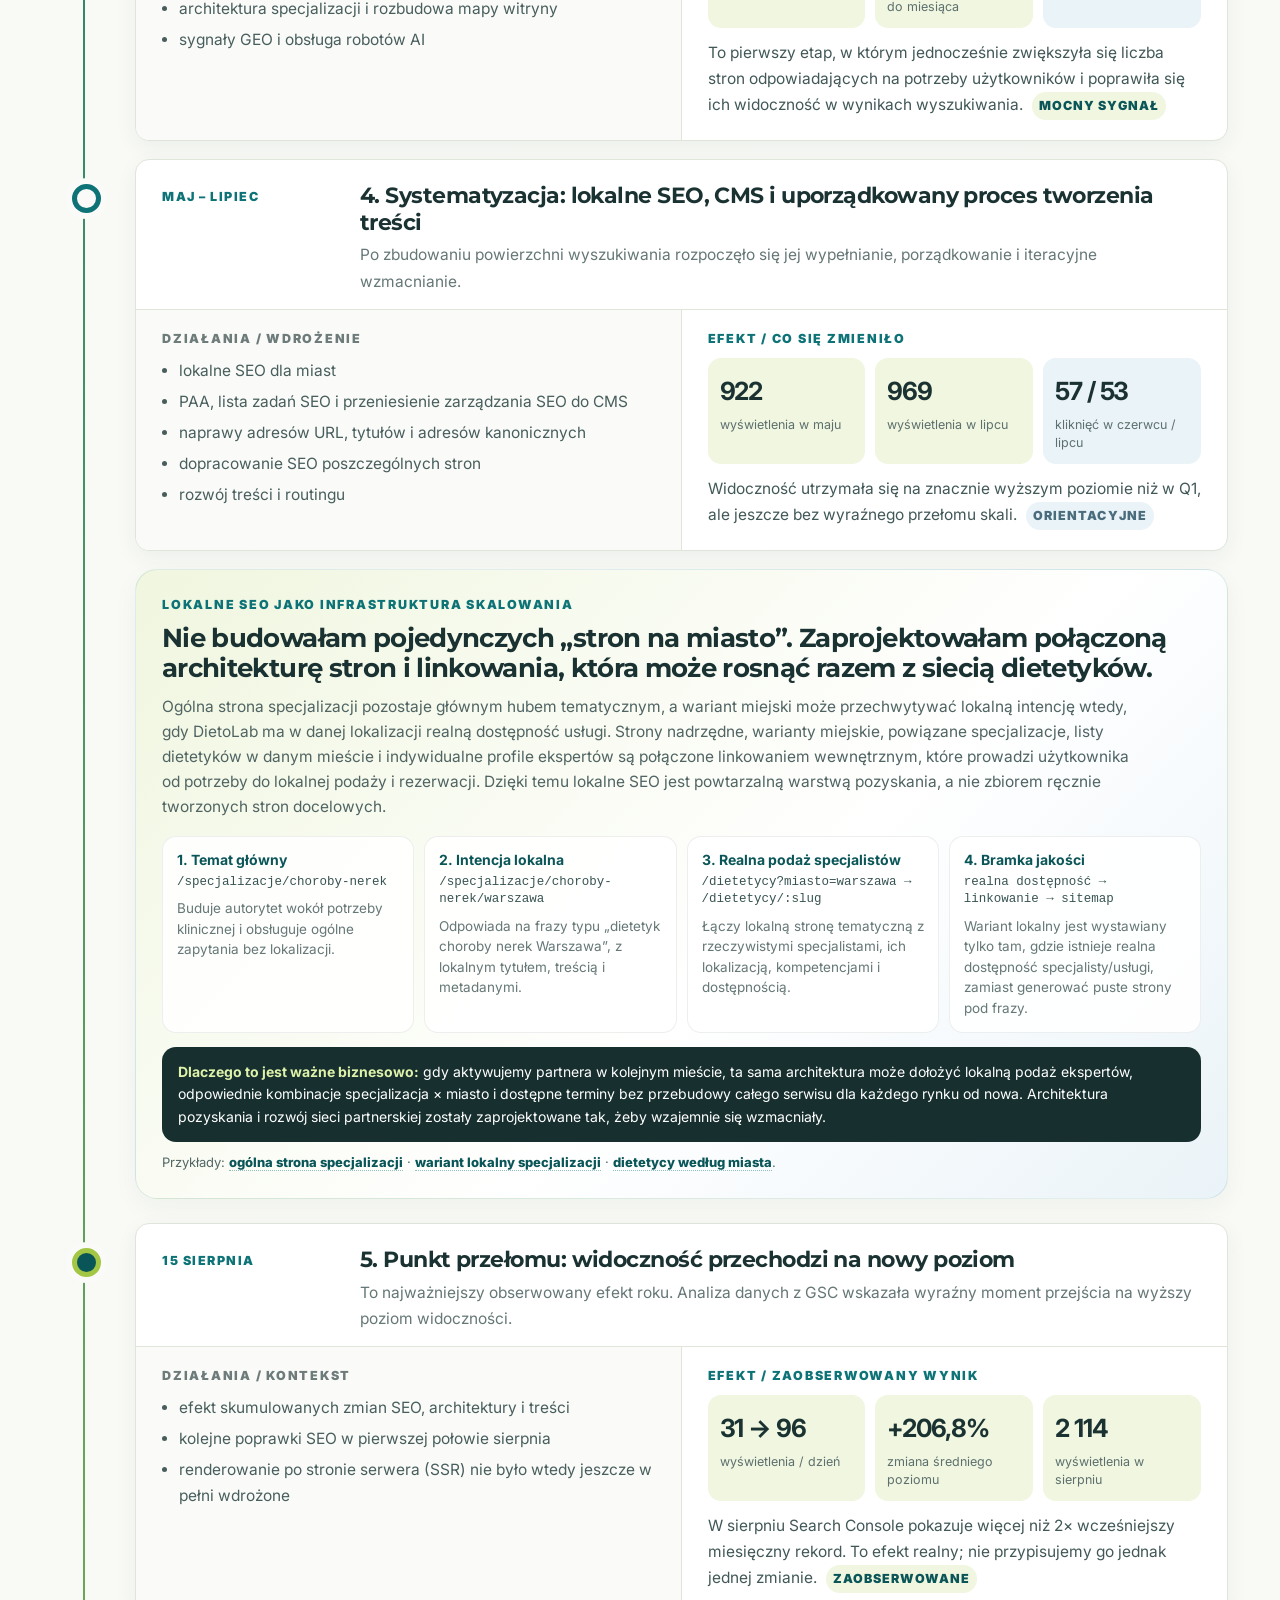
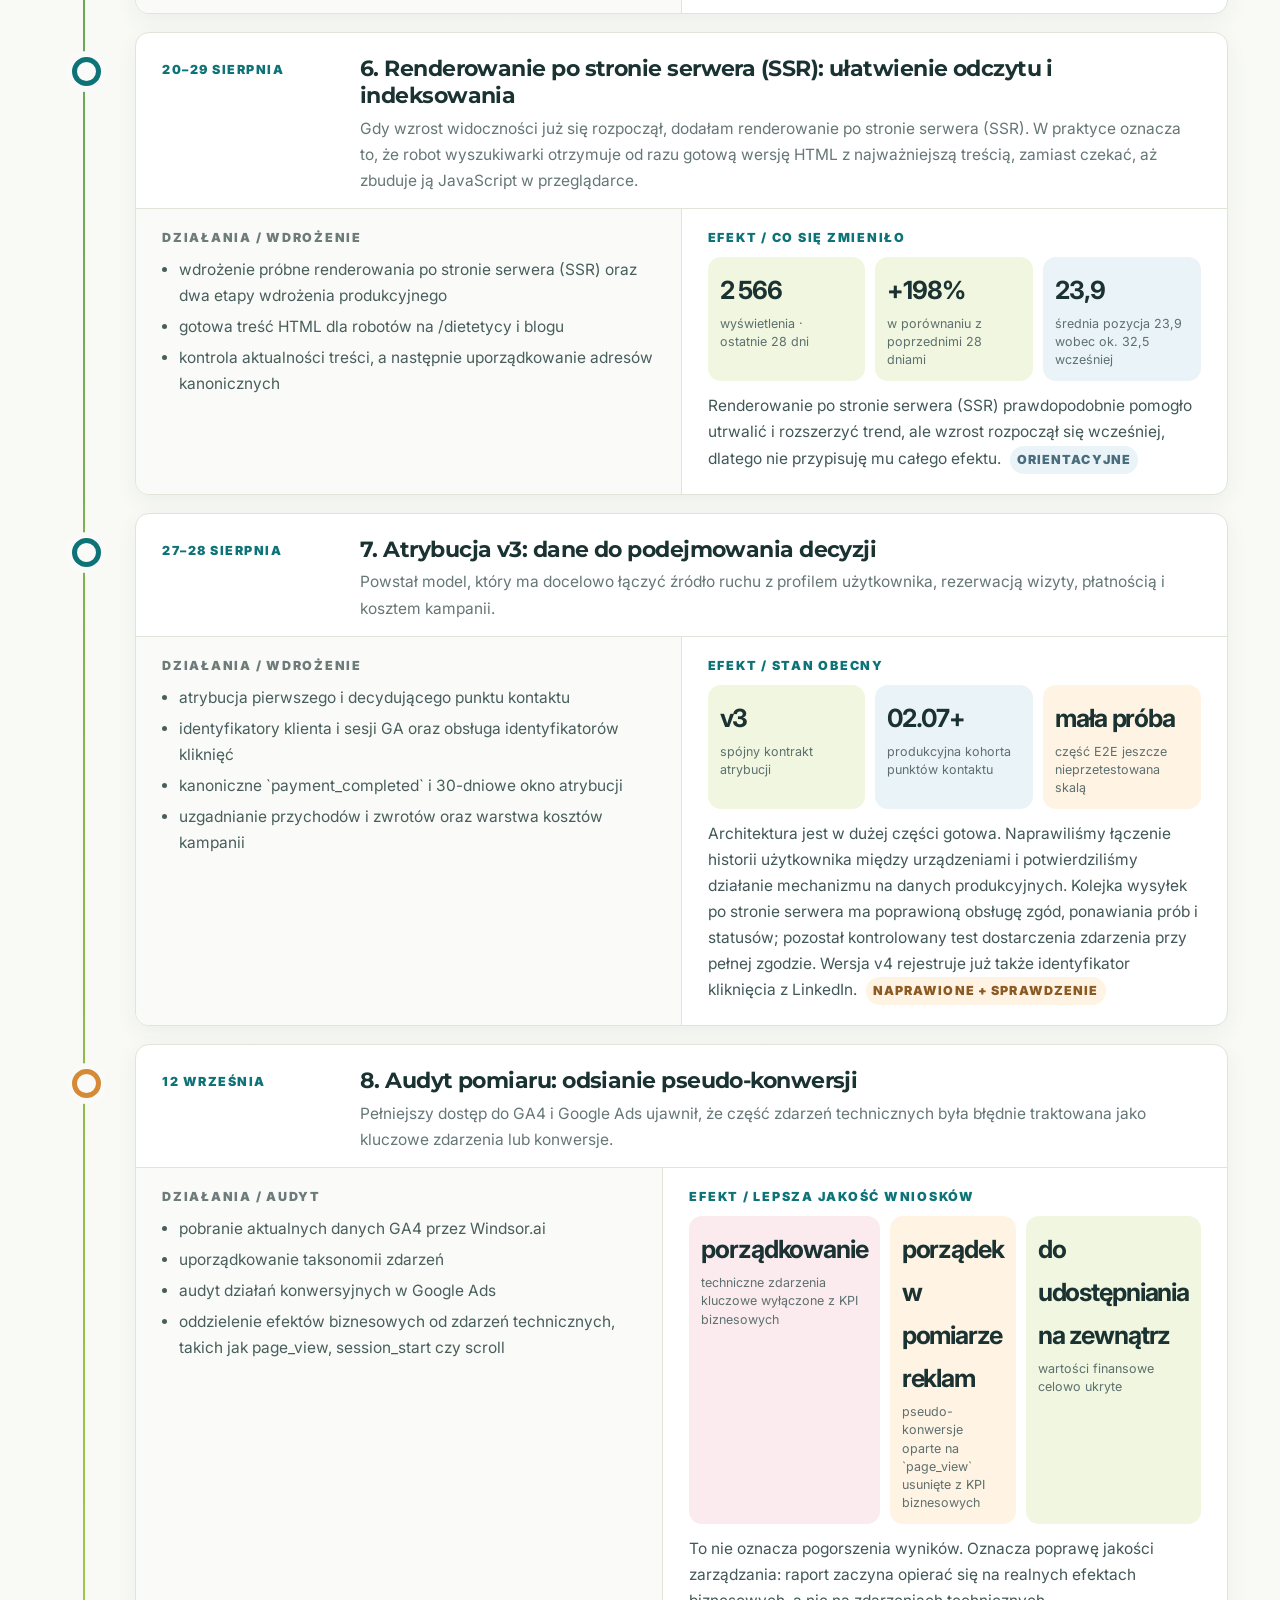
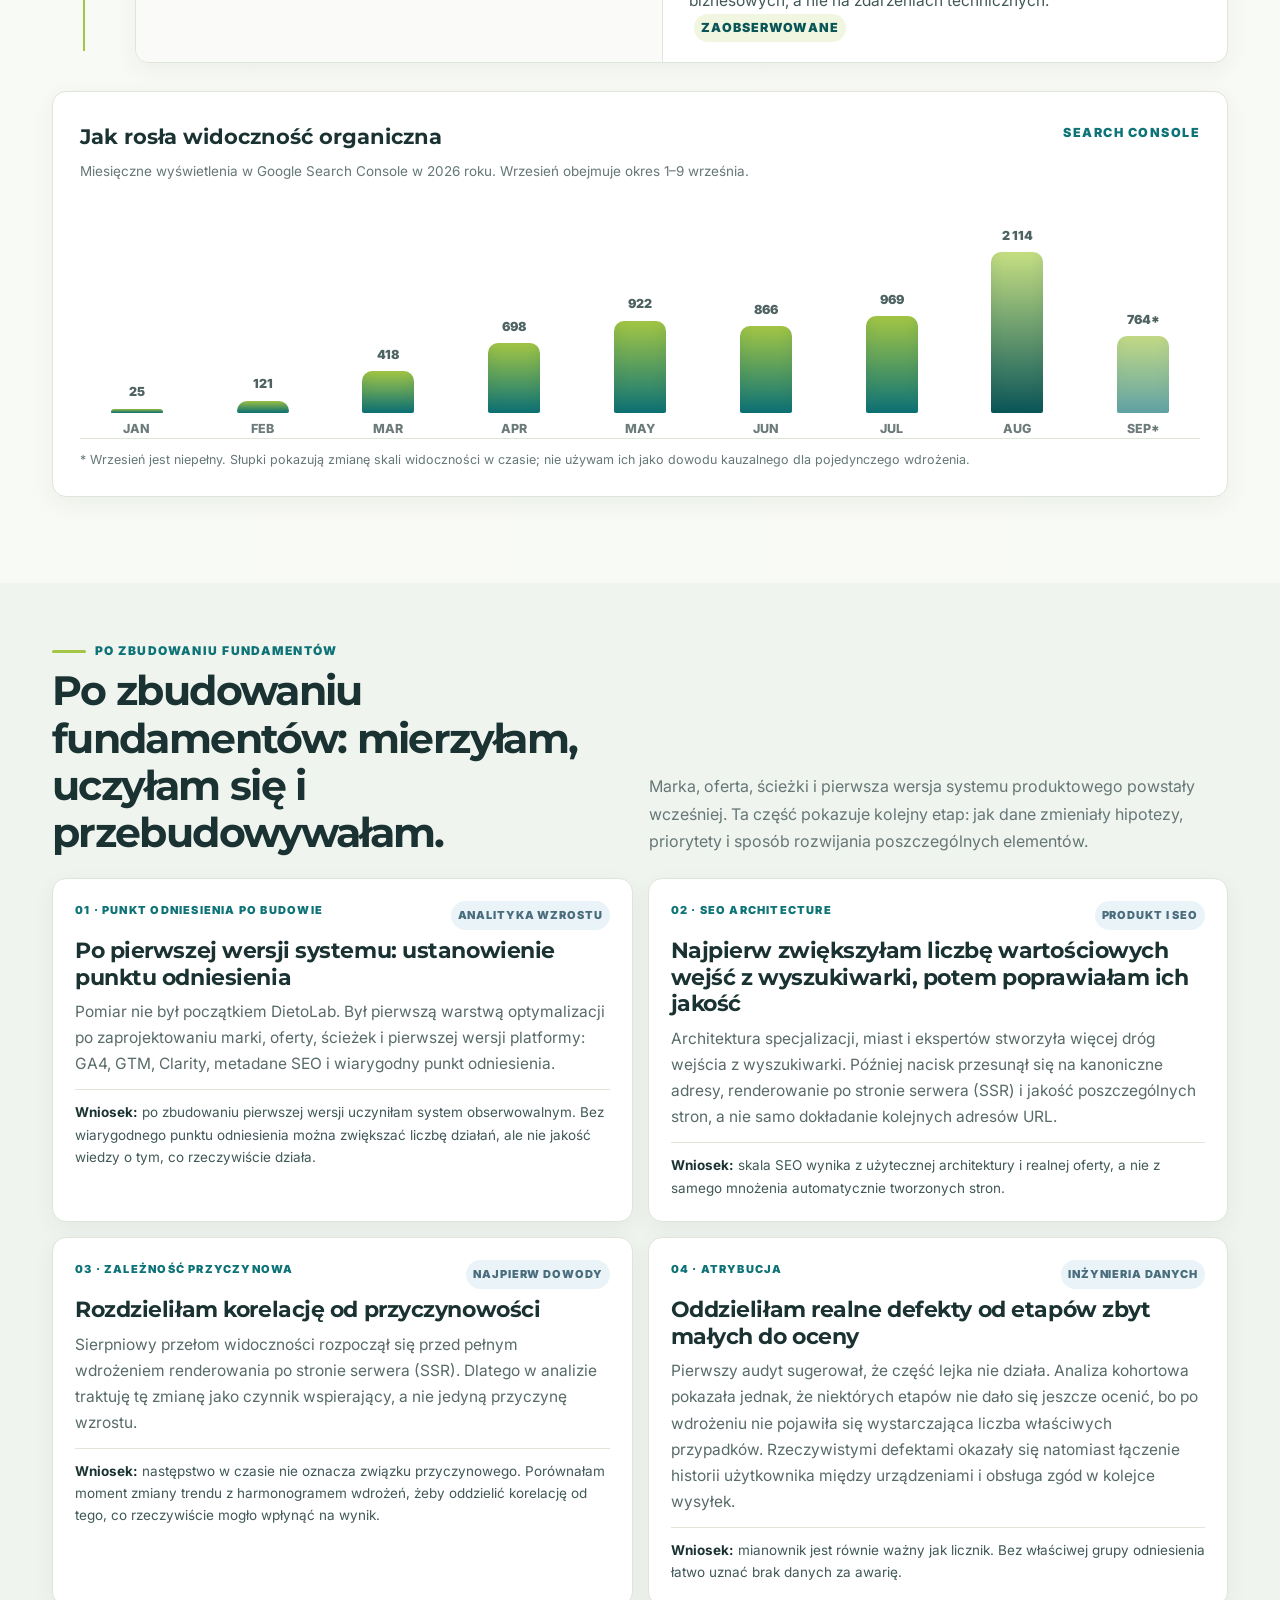
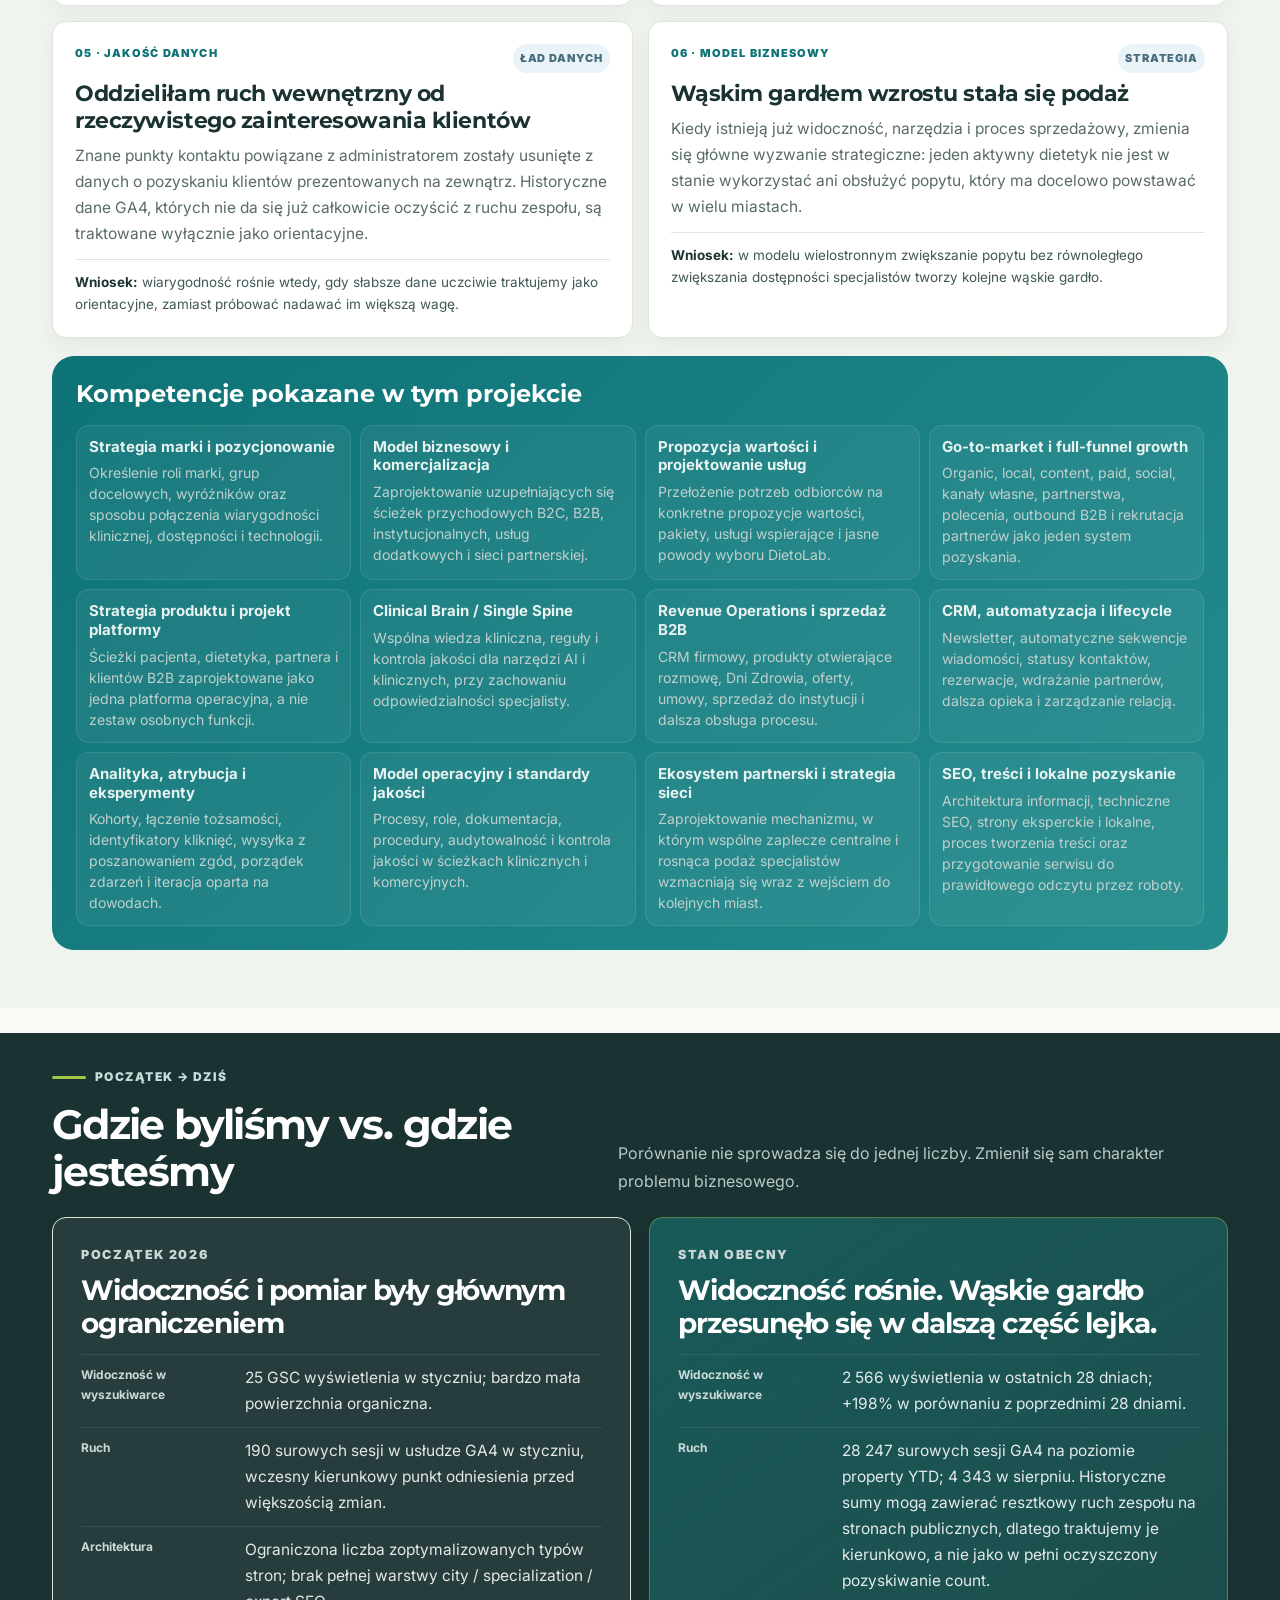
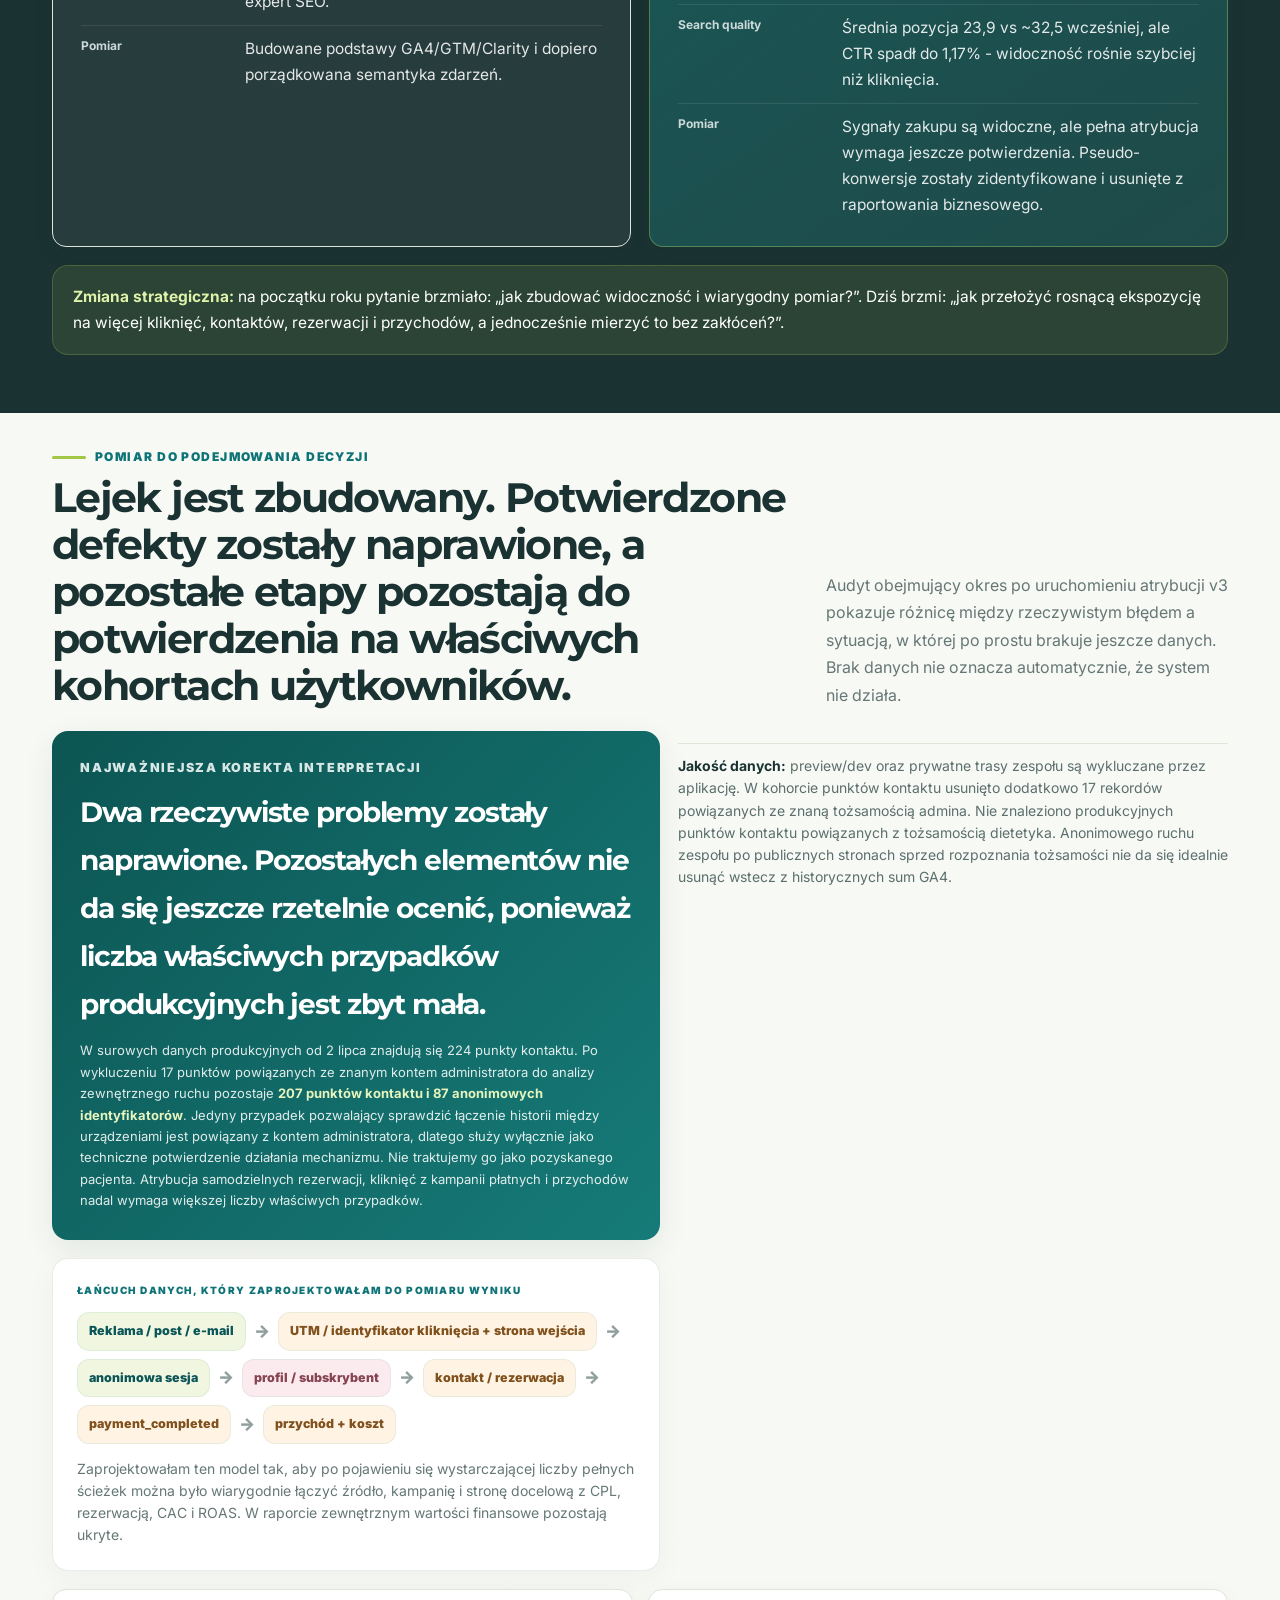
==== commit 3539bbda: "fix: improve DietoLab mobile readability and timeline" ====
--- a/index.html
+++ b/index.html
@@ -1,4 +1,3 @@
-
 <!DOCTYPE html>
 
 <html lang="pl">
@@ -258,6 +257,40 @@
 @media(max-width:640px){.localSeoScale{padding:20px}.localSeoGrid{grid-template-columns:1fr}.localSeoScale h3{font-size:21px}}
 </style>
 
+
+<style id="mobile-readability-fix-2026-09-15">
+/* Mobile readability + timeline rail correction based on production screenshots. */
+.capMatrix h3{font-size:24px!important;line-height:1.18!important;margin-bottom:16px!important}
+.capProof b{font-size:15px!important;line-height:1.25!important}
+.capProof span{font-size:14px!important;line-height:1.50!important;margin-top:6px!important}
+
+.state h3{line-height:1.15!important}
+.stepTop h3,.lesson h3,.proofCard h3,.nextCard h3,.funnelCard h3,.channelCard h3,.originCard h3,.layerCard h4,.rampCard h4{line-height:1.22!important}
+.sectionHead h2,.originLead h2,.partnerCta h3{line-height:1.15!important}
+
+/* The Local SEO explainer sits inside the timeline container, so it must use the same left gutter as timeline steps. */
+.timeline > .localSeoScale{margin-left:83px;width:calc(100% - 83px);position:relative;z-index:1;margin-top:18px;margin-bottom:24px}
+.localSeoScale h3{font-size:26px;line-height:1.15!important}
+.localSeoScale>p{font-size:15.5px;line-height:1.62!important}
+.localSeoNode b{font-size:14px!important;line-height:1.3!important}
+.localSeoNode code{font-size:12.5px!important;line-height:1.4!important}
+.localSeoNode span{font-size:13.5px!important;line-height:1.52!important}
+.localSeoOutcome{font-size:14px!important;line-height:1.58!important}
+.localSeoLinks{font-size:13px!important;line-height:1.55!important}
+
+@media(max-width:640px){
+  .capMatrix h3{font-size:25px!important;line-height:1.16!important}
+  .capProof b{font-size:15.5px!important}
+  .capProof span{font-size:14.5px!important;line-height:1.48!important}
+  .state h3{font-size:29px!important;line-height:1.12!important}
+  .sectionHead h2{line-height:1.13!important}
+  .timeline > .localSeoScale{margin-left:46px;width:calc(100% - 46px);margin-top:16px;margin-bottom:22px;padding:20px!important}
+  .localSeoScale h3{font-size:23px!important;line-height:1.13!important}
+  .localSeoScale>p{font-size:15.5px!important;line-height:1.58!important}
+  .localSeoNode span{font-size:14px!important}
+}
+</style>
+
 </head>
 <body>
 <header class="top">
@@ -383,11 +416,11 @@
 <article class="localSeoScale"><div class="cap" style="color:var(--teal)">Local SEO as scale infrastructure</div><h3>I did not build isolated “city pages”. I designed an interconnected local-search architecture that can expand with the partner network.</h3><p>The general specialisation page remains the subject authority, while a city-specific route can capture local intent when DietoLab has real service availability in that location. Parent pages, city variants, related specialisations, city-level dietitian lists and individual expert profiles are connected through internal links that move the user from need to local supply and booking. This turns local SEO into a repeatable acquisition layer rather than a collection of manually created landing pages.</p><div class="localSeoGrid"><div class="localSeoNode"><b>1. Parent topic</b><code>/specjalizacje/choroby-nerek</code><span>Builds authority around the clinical need and supports broader, non-city intent.</span></div><div class="localSeoNode"><b>2. Local intent</b><code>/specjalizacje/choroby-nerek/warszawa</code><span>Matches searches such as “kidney disease dietitian Warsaw”, with city-specific metadata and copy.</span></div><div class="localSeoNode"><b>3. Specialist supply</b><code>/dietetycy?miasto=warszawa → /dietetycy/:slug</code><span>Connects the local topic page with actual specialists, their locations, expertise and booking availability.</span></div><div class="localSeoNode"><b>4. Quality gate</b><code>real service availability → internal links → sitemap</code><span>Local routes are exposed only where real provider/service availability supports them, reducing thin or empty location pages.</span></div></div><div class="localSeoOutcome"><b>Why this matters commercially:</b> when a new partner is activated in another city, the same architecture can add local expert supply, relevant specialisation × city entry points and bookable capacity without rebuilding the website market by market. Acquisition architecture and partner-network expansion were designed to reinforce one another.</div><div class="localSeoLinks">Live examples: <a href="https://dietolab.pl/specjalizacje/choroby-nerek" rel="noopener" target="_blank">general specialisation page</a> · <a href="https://dietolab.pl/specjalizacje/choroby-nerek/warszawa" rel="noopener" target="_blank">local specialisation route</a> · <a href="https://dietolab.pl/dietetycy?miasto=warszawa" rel="noopener" target="_blank">dietitians by city</a>.</div></article>
 <article class="step break"><div class="stepCard">
 <div class="stepTop"><div class="date">15 August</div><div><h3>5. Breakpoint: visibility moves to a new level</h3><p>This is the most important observed outcome of the year. A change point was detected in the GSC impressions series.</p></div></div>
-<div class="stepBody"><div class="effort"><div class="cap">Effort / context</div><ul><li>effect of accumulated SEO, architecture and content changes</li><li>further SEO fixes in the first half of August</li><li>SSR was not fully deployed yet</li></ul></div><div class="impact"><div class="cap">Impact / observed outcome</div><div class="impactGrid"><div class="metric"><b>31 → 96</b><span>impressions / day</span></div><div class="metric"><b>+206,8%</b><span>change in average level</span></div><div class="metric"><b>2 114</b><span>impressions in August</span></div></div><p class="narrative">In August, Search Console shows more than 2x the previous monthly record. This is a real outcome, but we do not attribute it to one change. <span class="tag">Observed</span></p></div></div>
-</div></article>
-<article class="step"><div class="stepCard">
-<div class="stepTop"><div class="date">20–29 August</div><div><h3>6. SSR / crawler rendering: strengthening crawlability</h3><p>After growth had already in place started, a server-side rendering layer for crawlers was added.</p></div></div>
-<div class="stepBody"><div class="effort"><div class="cap">Effort / deployment</div><ul><li>SSR canary + production Wave 1 / Wave 2</li><li>crawler SSR for /dietetycy and the blog</li><li>freshness guard + later canonical graph</li></ul></div><div class="impact"><div class="cap">Impact / what changed</div><div class="impactGrid"><div class="metric"><b>2 566</b><span>impressions · latest 28 days</span></div><div class="metric"><b>+198%</b><span>vs previous 28 days</span></div><div class="metric blue"><b>23,9</b><span>avg position vs ~32.5 before</span></div></div><p class="narrative">SSR likely helped support and extend the trend, but growth started earlier, so it does not get all the credit. <span class="tag dir">Directional</span></p></div></div>
+<div class="stepBody"><div class="effort"><div class="cap">Effort / context</div><ul><li>effect of accumulated SEO, architecture and content changes</li><li>further SEO fixes in the first half of August</li><li>server-side rendering (SSR) was not fully deployed yet</li></ul></div><div class="impact"><div class="cap">Impact / observed outcome</div><div class="impactGrid"><div class="metric"><b>31 → 96</b><span>impressions / day</span></div><div class="metric"><b>+206,8%</b><span>change in average level</span></div><div class="metric"><b>2 114</b><span>impressions in August</span></div></div><p class="narrative">In August, Search Console shows more than 2x the previous monthly record. This is a real outcome, but we do not attribute it to one change. <span class="tag">Observed</span></p></div></div>
+</div></article>
+<article class="step"><div class="stepCard">
+<div class="stepTop"><div class="date">20–29 August</div><div><h3>6. Server-side rendering (SSR): making pages easier for search engines to read</h3><p>After organic visibility had already started to grow, I added server-side rendering (SSR). In practice, the server sends search-engine crawlers a complete HTML version of the page, so important content is available immediately instead of depending on JavaScript to build it in the browser.</p></div></div>
+<div class="stepBody"><div class="effort"><div class="cap">Effort / deployment</div><ul><li>phased server-side rendering rollout: canary + production Wave 1 / Wave 2</li><li>crawler-ready server-rendered HTML for /dietetycy and the blog</li><li>freshness guard + later canonical graph</li></ul></div><div class="impact"><div class="cap">Impact / what changed</div><div class="impactGrid"><div class="metric"><b>2 566</b><span>impressions · latest 28 days</span></div><div class="metric"><b>+198%</b><span>vs previous 28 days</span></div><div class="metric blue"><b>23,9</b><span>avg position vs ~32.5 before</span></div></div><p class="narrative">Server-side rendering (SSR) likely helped support and extend the trend, but growth started earlier, so it does not get all the credit. <span class="tag dir">Directional</span></p></div></div>
 </div></article>
 <article class="step"><div class="stepCard">
 <div class="stepTop"><div class="date">27–28 August</div><div><h3>7. Attribution v3: decision-grade layer</h3><p>A model was built to connect traffic source with profile, booking, payment and campaign cost.</p></div></div>
@@ -418,8 +451,8 @@
 <div class="sectionHead"><div><div class="eyebrow">After the foundations were built</div><h2>After building the foundations: I measured, learned and rebuilt.</h2></div><p>The brand, offer, journeys and first product system came first. This section shows what happened next: how evidence changed hypotheses, priorities and the way individual parts of the system were improved.</p></div>
 <div class="learningGrid">
 <article class="lesson"><div class="lessonTop"><span class="lessonNo">01 · Baseline after build</span><span class="lessonTag">Growth analytics</span></div><h3>After the first system version, I established a baseline</h3><p>Measurement was not the beginning of DietoLab. It was the first optimisation layer after the initial brand, offer, journeys and platform had been designed: GA4, GTM, Clarity, SEO metadata and a reliable point of reference.</p><div class="shift"><b>Learning:</b> I made the system observable before optimising it further. Without a trustworthy baseline, more activity would not have created better knowledge.</div></article>
-<article class="lesson"><div class="lessonTop"><span class="lessonNo">02 · SEO architecture</span><span class="lessonTag">Product + SEO</span></div><h3>I expanded the search surface, then shifted to quality</h3><p>Specialisation, city and expert architecture created more discoverable entry points. Later work focused on canonicalisation, SSR and per-page quality rather than simply adding pages.</p><div class="shift"><b>Learning:</b> scale in SEO comes from useful architecture and real supply, not from programmatic page volume alone.</div></article>
-<article class="lesson"><div class="lessonTop"><span class="lessonNo">03 · Causality</span><span class="lessonTag">Evidence-first</span></div><h3>I separated timing from causality</h3><p>The August visibility break started before full SSR rollout. The report therefore treats SSR as supportive, not as the single cause.</p><div class="shift"><b>Learning:</b> sequence is not causality. Change-point timing matters.</div></article>
+<article class="lesson"><div class="lessonTop"><span class="lessonNo">02 · SEO architecture</span><span class="lessonTag">Product + SEO</span></div><h3>I expanded the search surface, then shifted to quality</h3><p>Specialisation, city and expert architecture created more discoverable entry points. Later work focused on canonicalisation, server-side rendering (SSR) and per-page quality rather than simply adding pages.</p><div class="shift"><b>Learning:</b> scale in SEO comes from useful architecture and real supply, not from programmatic page volume alone.</div></article>
+<article class="lesson"><div class="lessonTop"><span class="lessonNo">03 · Causality</span><span class="lessonTag">Evidence-first</span></div><h3>I separated timing from causality</h3><p>The August visibility break started before the full server-side rendering (SSR) rollout. The report therefore treats that change as supportive, not as the single cause.</p><div class="shift"><b>Learning:</b> sequence is not causality. Change-point timing matters.</div></article>
 <article class="lesson"><div class="lessonTop"><span class="lessonNo">04 · Attribution</span><span class="lessonTag">Data engineering</span></div><h3>I separated real defects from low sample size</h3><p>The first audit made parts of the funnel look broken. Cohort analysis showed that some stages simply had no eligible post-deployment cases, while cross-device stitching and the consent queue were real defects.</p><div class="shift"><b>Learning:</b> the denominator matters as much as the numerator.</div></article>
 <article class="lesson"><div class="lessonTop"><span class="lessonNo">05 · Data hygiene</span><span class="lessonTag">Governance</span></div><h3>I removed internal behaviour from growth claims</h3><p>Known admin-linked touchpoints were removed from external-facing acquisition counts and historical GA4 was relabelled as directional where retrospective staff exclusion is imperfect.</p><div class="shift"><b>Learning:</b> credibility improves when weak evidence is downgraded rather than defended.</div></article>
 <article class="lesson"><div class="lessonTop"><span class="lessonNo">06 · Business model</span><span class="lessonTag">Strategy</span></div><h3>The growth bottleneck became supply</h3><p>Once visibility, tooling and pipelines existed, the strategic problem changed: one active public dietitian cannot monetise or fulfil a multi-city demand engine.</p><div class="shift"><b>Learning:</b> the data exposed a structural constraint: demand growth without specialist capacity simply creates the next bottleneck.</div></article>
@@ -617,11 +650,11 @@
 <article class="localSeoScale"><div class="cap" style="color:var(--teal)">Lokalne SEO jako infrastruktura skalowania</div><h3>Nie budowałam pojedynczych „stron na miasto”. Zaprojektowałam połączoną architekturę stron i linkowania, która może rosnąć razem z siecią dietetyków.</h3><p>Ogólna strona specjalizacji pozostaje głównym hubem tematycznym, a wariant miejski może przechwytywać lokalną intencję wtedy, gdy DietoLab ma w danej lokalizacji realną dostępność usługi. Strony nadrzędne, warianty miejskie, powiązane specjalizacje, listy dietetyków w danym mieście i indywidualne profile ekspertów są połączone linkowaniem wewnętrznym, które prowadzi użytkownika od potrzeby do lokalnej podaży i rezerwacji. Dzięki temu lokalne SEO jest powtarzalną warstwą pozyskania, a nie zbiorem ręcznie tworzonych stron docelowych.</p><div class="localSeoGrid"><div class="localSeoNode"><b>1. Temat główny</b><code>/specjalizacje/choroby-nerek</code><span>Buduje autorytet wokół potrzeby klinicznej i obsługuje ogólne zapytania bez lokalizacji.</span></div><div class="localSeoNode"><b>2. Intencja lokalna</b><code>/specjalizacje/choroby-nerek/warszawa</code><span>Odpowiada na frazy typu „dietetyk choroby nerek Warszawa”, z lokalnym tytułem, treścią i metadanymi.</span></div><div class="localSeoNode"><b>3. Realna podaż specjalistów</b><code>/dietetycy?miasto=warszawa → /dietetycy/:slug</code><span>Łączy lokalną stronę tematyczną z rzeczywistymi specjalistami, ich lokalizacją, kompetencjami i dostępnością.</span></div><div class="localSeoNode"><b>4. Bramka jakości</b><code>realna dostępność → linkowanie → sitemap</code><span>Wariant lokalny jest wystawiany tylko tam, gdzie istnieje realna dostępność specjalisty/usługi, zamiast generować puste strony pod frazy.</span></div></div><div class="localSeoOutcome"><b>Dlaczego to jest ważne biznesowo:</b> gdy aktywujemy partnera w kolejnym mieście, ta sama architektura może dołożyć lokalną podaż ekspertów, odpowiednie kombinacje specjalizacja × miasto i dostępne terminy bez przebudowy całego serwisu dla każdego rynku od nowa. Architektura pozyskania i rozwój sieci partnerskiej zostały zaprojektowane tak, żeby wzajemnie się wzmacniały.</div><div class="localSeoLinks">Przykłady: <a href="https://dietolab.pl/specjalizacje/choroby-nerek" rel="noopener" target="_blank">ogólna strona specjalizacji</a> · <a href="https://dietolab.pl/specjalizacje/choroby-nerek/warszawa" rel="noopener" target="_blank">wariant lokalny specjalizacji</a> · <a href="https://dietolab.pl/dietetycy?miasto=warszawa" rel="noopener" target="_blank">dietetycy według miasta</a>.</div></article>
 <article class="step break"><div class="stepCard">
 <div class="stepTop"><div class="date">15 sierpnia</div><div><h3>5. Punkt przełomu: widoczność przechodzi na nowy poziom</h3><p>To najważniejszy obserwowany efekt roku. Analiza danych z GSC wskazała wyraźny moment przejścia na wyższy poziom widoczności.</p></div></div>
-<div class="stepBody"><div class="effort"><div class="cap">Działania / kontekst</div><ul><li>efekt skumulowanych zmian SEO, architektury i treści</li><li>kolejne poprawki SEO w pierwszej połowie sierpnia</li><li>SSR jeszcze nie był wtedy w pełni wdrożony</li></ul></div><div class="impact"><div class="cap">Efekt / zaobserwowany wynik</div><div class="impactGrid"><div class="metric"><b>31 → 96</b><span>wyświetlenia / dzień</span></div><div class="metric"><b>+206,8%</b><span>zmiana średniego poziomu</span></div><div class="metric"><b>2 114</b><span>wyświetlenia w sierpniu</span></div></div><p class="narrative">W sierpniu Search Console pokazuje więcej niż 2× wcześniejszy miesięczny rekord. To efekt realny; nie przypisujemy go jednak jednej zmianie. <span class="tag">Zaobserwowane</span></p></div></div>
-</div></article>
-<article class="step"><div class="stepCard">
-<div class="stepTop"><div class="date">20–29 sierpnia</div><div><h3>6. SSR i renderowanie dla robotów: ułatwienie indeksowania</h3><p>Gdy wzrost widoczności już się rozpoczął, dodaliśmy renderowanie po stronie serwera dla robotów wyszukiwarek.</p></div></div>
-<div class="stepBody"><div class="effort"><div class="cap">Działania / wdrożenie</div><ul><li>wdrożenie próbne SSR oraz dwa etapy wdrożenia produkcyjnego</li><li>SSR dla robotów na /dietetycy i blogu</li><li>kontrola aktualności treści, a następnie uporządkowanie adresów kanonicznych</li></ul></div><div class="impact"><div class="cap">Efekt / co się zmieniło</div><div class="impactGrid"><div class="metric"><b>2 566</b><span>wyświetlenia · ostatnie 28 dni</span></div><div class="metric"><b>+198%</b><span>w porównaniu z poprzednimi 28 dniami</span></div><div class="metric blue"><b>23,9</b><span>średnia pozycja 23,9 wobec ok. 32,5 wcześniej</span></div></div><p class="narrative">SSR prawdopodobnie pomógł utrwalić i rozszerzyć trend, ale wzrost rozpoczął się wcześniej, dlatego nie przypisujemy mu całego efektu. <span class="tag dir">Orientacyjne</span></p></div></div>
+<div class="stepBody"><div class="effort"><div class="cap">Działania / kontekst</div><ul><li>efekt skumulowanych zmian SEO, architektury i treści</li><li>kolejne poprawki SEO w pierwszej połowie sierpnia</li><li>renderowanie po stronie serwera (SSR) nie było wtedy jeszcze w pełni wdrożone</li></ul></div><div class="impact"><div class="cap">Efekt / zaobserwowany wynik</div><div class="impactGrid"><div class="metric"><b>31 → 96</b><span>wyświetlenia / dzień</span></div><div class="metric"><b>+206,8%</b><span>zmiana średniego poziomu</span></div><div class="metric"><b>2 114</b><span>wyświetlenia w sierpniu</span></div></div><p class="narrative">W sierpniu Search Console pokazuje więcej niż 2× wcześniejszy miesięczny rekord. To efekt realny; nie przypisujemy go jednak jednej zmianie. <span class="tag">Zaobserwowane</span></p></div></div>
+</div></article>
+<article class="step"><div class="stepCard">
+<div class="stepTop"><div class="date">20–29 sierpnia</div><div><h3>6. Renderowanie po stronie serwera (SSR): ułatwienie odczytu i indeksowania</h3><p>Gdy wzrost widoczności już się rozpoczął, dodałam renderowanie po stronie serwera (SSR). W praktyce oznacza to, że robot wyszukiwarki otrzymuje od razu gotową wersję HTML z najważniejszą treścią, zamiast czekać, aż zbuduje ją JavaScript w przeglądarce.</p></div></div>
+<div class="stepBody"><div class="effort"><div class="cap">Działania / wdrożenie</div><ul><li>wdrożenie próbne renderowania po stronie serwera (SSR) oraz dwa etapy wdrożenia produkcyjnego</li><li>gotowa treść HTML dla robotów na /dietetycy i blogu</li><li>kontrola aktualności treści, a następnie uporządkowanie adresów kanonicznych</li></ul></div><div class="impact"><div class="cap">Efekt / co się zmieniło</div><div class="impactGrid"><div class="metric"><b>2 566</b><span>wyświetlenia · ostatnie 28 dni</span></div><div class="metric"><b>+198%</b><span>w porównaniu z poprzednimi 28 dniami</span></div><div class="metric blue"><b>23,9</b><span>średnia pozycja 23,9 wobec ok. 32,5 wcześniej</span></div></div><p class="narrative">Renderowanie po stronie serwera (SSR) prawdopodobnie pomogło utrwalić i rozszerzyć trend, ale wzrost rozpoczął się wcześniej, dlatego nie przypisuję mu całego efektu. <span class="tag dir">Orientacyjne</span></p></div></div>
 </div></article>
 <article class="step"><div class="stepCard">
 <div class="stepTop"><div class="date">27–28 sierpnia</div><div><h3>7. Atrybucja v3: dane do podejmowania decyzji</h3><p>Powstał model, który ma docelowo łączyć źródło ruchu z profilem użytkownika, rezerwacją wizyty, płatnością i kosztem kampanii.</p></div></div>
@@ -652,8 +685,8 @@
 <div class="sectionHead"><div><div class="eyebrow">Po zbudowaniu fundamentów</div><h2>Po zbudowaniu fundamentów: mierzyłam, uczyłam się i przebudowywałam.</h2></div><p>Marka, oferta, ścieżki i pierwsza wersja systemu produktowego powstały wcześniej. Ta część pokazuje kolejny etap: jak dane zmieniały hipotezy, priorytety i sposób rozwijania poszczególnych elementów.</p></div>
 <div class="learningGrid">
 <article class="lesson"><div class="lessonTop"><span class="lessonNo">01 · Punkt odniesienia po budowie</span><span class="lessonTag">Analityka wzrostu</span></div><h3>Po pierwszej wersji systemu: ustanowienie punktu odniesienia</h3><p>Pomiar nie był początkiem DietoLab. Był pierwszą warstwą optymalizacji po zaprojektowaniu marki, oferty, ścieżek i pierwszej wersji platformy: GA4, GTM, Clarity, metadane SEO i wiarygodny punkt odniesienia.</p><div class="shift"><b>Wniosek:</b> po zbudowaniu pierwszej wersji uczyniłam system obserwowalnym. Bez wiarygodnego punktu odniesienia można zwiększać liczbę działań, ale nie jakość wiedzy o tym, co rzeczywiście działa.</div></article>
-<article class="lesson"><div class="lessonTop"><span class="lessonNo">02 · SEO architecture</span><span class="lessonTag">Produkt i SEO</span></div><h3>Najpierw zwiększyłam liczbę wartościowych wejść z wyszukiwarki, potem poprawiałam ich jakość</h3><p>Architektura specjalizacji, miast i ekspertów stworzyła więcej dróg wejścia z wyszukiwarki. Później nacisk przesunął się na kanoniczne adresy, SSR i jakość poszczególnych stron, a nie samo dokładanie kolejnych adresów URL.</p><div class="shift"><b>Wniosek:</b> skala SEO wynika z użytecznej architektury i realnej oferty, a nie z samego mnożenia automatycznie tworzonych stron.</div></article>
-<article class="lesson"><div class="lessonTop"><span class="lessonNo">03 · Zależność przyczynowa</span><span class="lessonTag">Najpierw dowody</span></div><h3>Rozdzieliłam korelację od przyczynowości</h3><p>Sierpniowy przełom widoczności rozpoczął się przed pełnym wdrożeniem SSR. Dlatego w analizie traktuję SSR jako czynnik wspierający, a nie jedyną przyczynę wzrostu.</p><div class="shift"><b>Wniosek:</b> następstwo w czasie nie oznacza związku przyczynowego. Porównałam moment zmiany trendu z harmonogramem wdrożeń, żeby oddzielić korelację od tego, co rzeczywiście mogło wpłynąć na wynik.</div></article>
+<article class="lesson"><div class="lessonTop"><span class="lessonNo">02 · SEO architecture</span><span class="lessonTag">Produkt i SEO</span></div><h3>Najpierw zwiększyłam liczbę wartościowych wejść z wyszukiwarki, potem poprawiałam ich jakość</h3><p>Architektura specjalizacji, miast i ekspertów stworzyła więcej dróg wejścia z wyszukiwarki. Później nacisk przesunął się na kanoniczne adresy, renderowanie po stronie serwera (SSR) i jakość poszczególnych stron, a nie samo dokładanie kolejnych adresów URL.</p><div class="shift"><b>Wniosek:</b> skala SEO wynika z użytecznej architektury i realnej oferty, a nie z samego mnożenia automatycznie tworzonych stron.</div></article>
+<article class="lesson"><div class="lessonTop"><span class="lessonNo">03 · Zależność przyczynowa</span><span class="lessonTag">Najpierw dowody</span></div><h3>Rozdzieliłam korelację od przyczynowości</h3><p>Sierpniowy przełom widoczności rozpoczął się przed pełnym wdrożeniem renderowania po stronie serwera (SSR). Dlatego w analizie traktuję tę zmianę jako czynnik wspierający, a nie jedyną przyczynę wzrostu.</p><div class="shift"><b>Wniosek:</b> następstwo w czasie nie oznacza związku przyczynowego. Porównałam moment zmiany trendu z harmonogramem wdrożeń, żeby oddzielić korelację od tego, co rzeczywiście mogło wpłynąć na wynik.</div></article>
 <article class="lesson"><div class="lessonTop"><span class="lessonNo">04 · Atrybucja</span><span class="lessonTag">Inżynieria danych</span></div><h3>Oddzieliłam realne defekty od etapów zbyt małych do oceny</h3><p>Pierwszy audyt sugerował, że część lejka nie działa. Analiza kohortowa pokazała jednak, że niektórych etapów nie dało się jeszcze ocenić, bo po wdrożeniu nie pojawiła się wystarczająca liczba właściwych przypadków. Rzeczywistymi defektami okazały się natomiast łączenie historii użytkownika między urządzeniami i obsługa zgód w kolejce wysyłek.</p><div class="shift"><b>Wniosek:</b> mianownik jest równie ważny jak licznik. Bez właściwej grupy odniesienia łatwo uznać brak danych za awarię.</div></article>
 <article class="lesson"><div class="lessonTop"><span class="lessonNo">05 · Jakość danych</span><span class="lessonTag">Ład danych</span></div><h3>Oddzieliłam ruch wewnętrzny od rzeczywistego zainteresowania klientów</h3><p>Znane punkty kontaktu powiązane z administratorem zostały usunięte z danych o pozyskaniu klientów prezentowanych na zewnątrz. Historyczne dane GA4, których nie da się już całkowicie oczyścić z ruchu zespołu, są traktowane wyłącznie jako orientacyjne.</p><div class="shift"><b>Wniosek:</b> wiarygodność rośnie wtedy, gdy słabsze dane uczciwie traktujemy jako orientacyjne, zamiast próbować nadawać im większą wagę.</div></article>
 <article class="lesson"><div class="lessonTop"><span class="lessonNo">06 · Model biznesowy</span><span class="lessonTag">Strategia</span></div><h3>Wąskim gardłem wzrostu stała się podaż</h3><p>Kiedy istnieją już widoczność, narzędzia i proces sprzedażowy, zmienia się główne wyzwanie strategiczne: jeden aktywny dietetyk nie jest w stanie wykorzystać ani obsłużyć popytu, który ma docelowo powstawać w wielu miastach.</p><div class="shift"><b>Wniosek:</b> w modelu wielostronnym zwiększanie popytu bez równoległego zwiększania dostępności specjalistów tworzy kolejne wąskie gardło.</div></article>
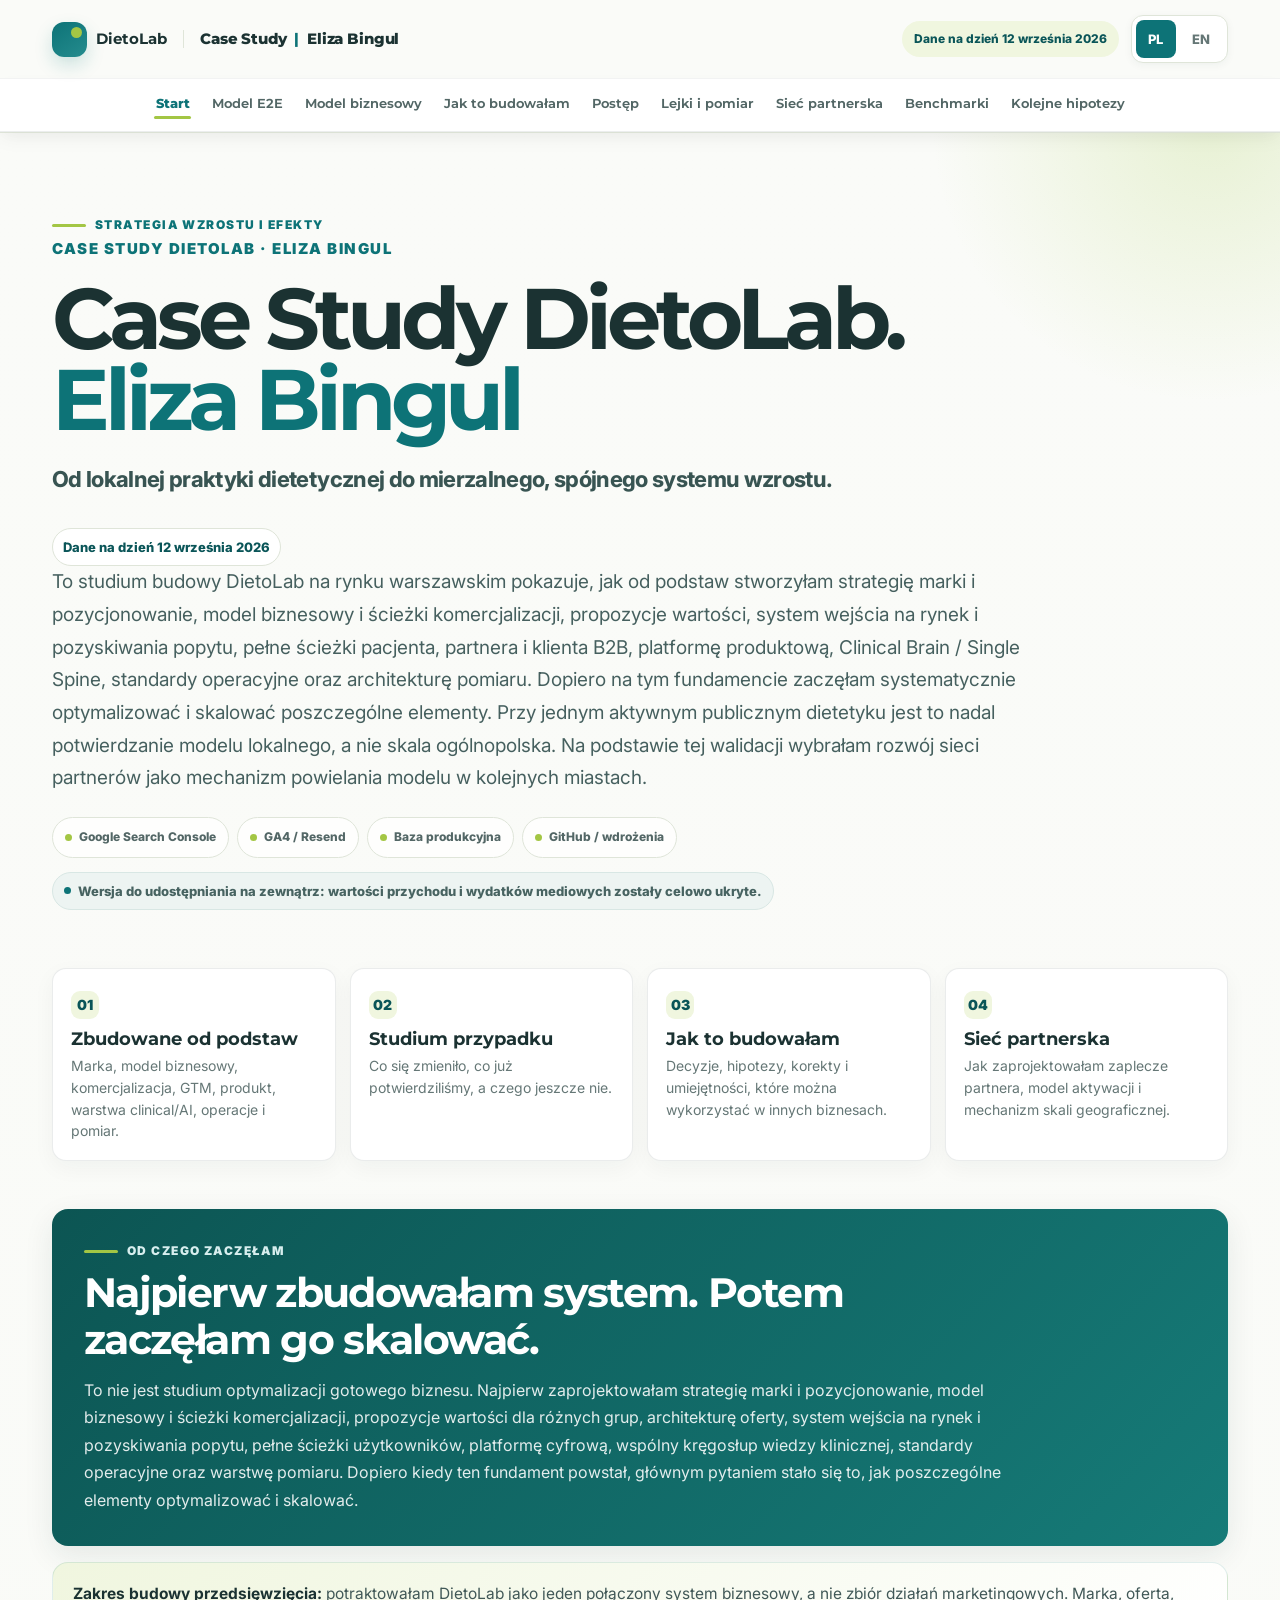
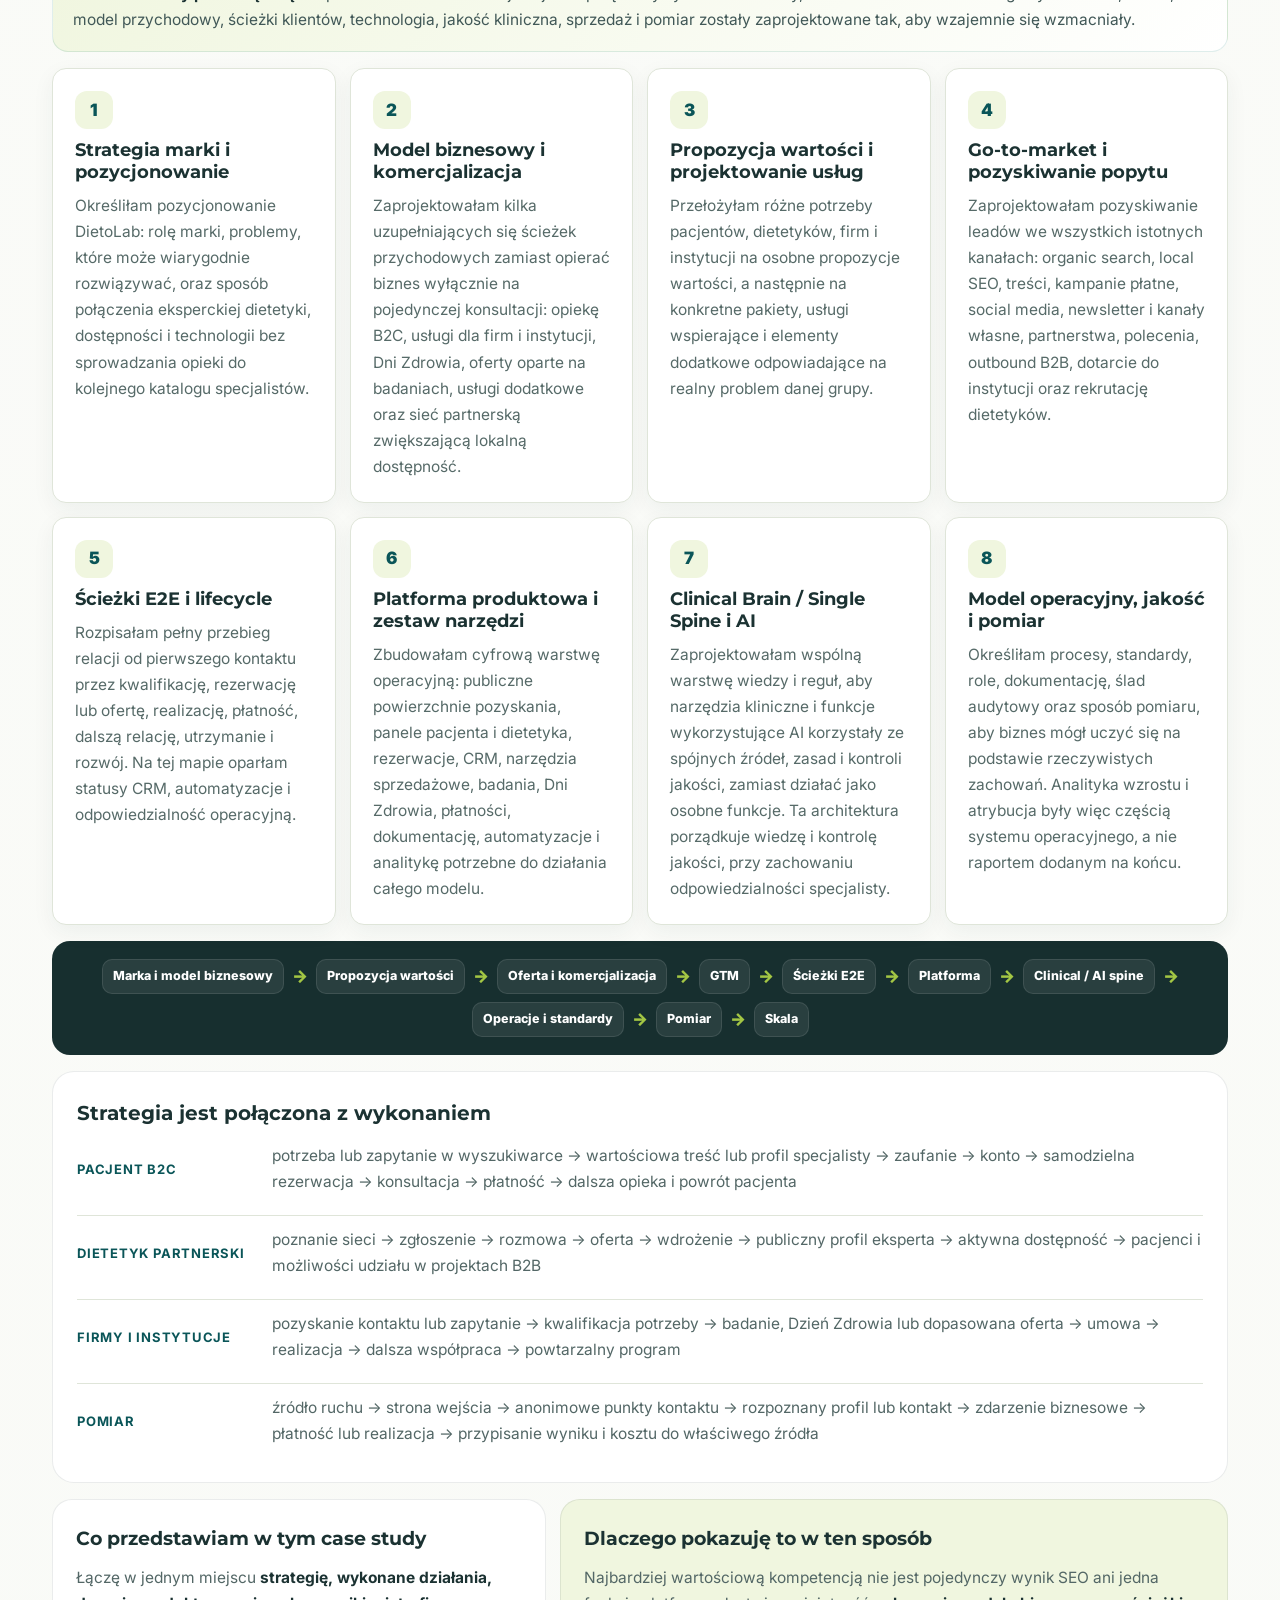
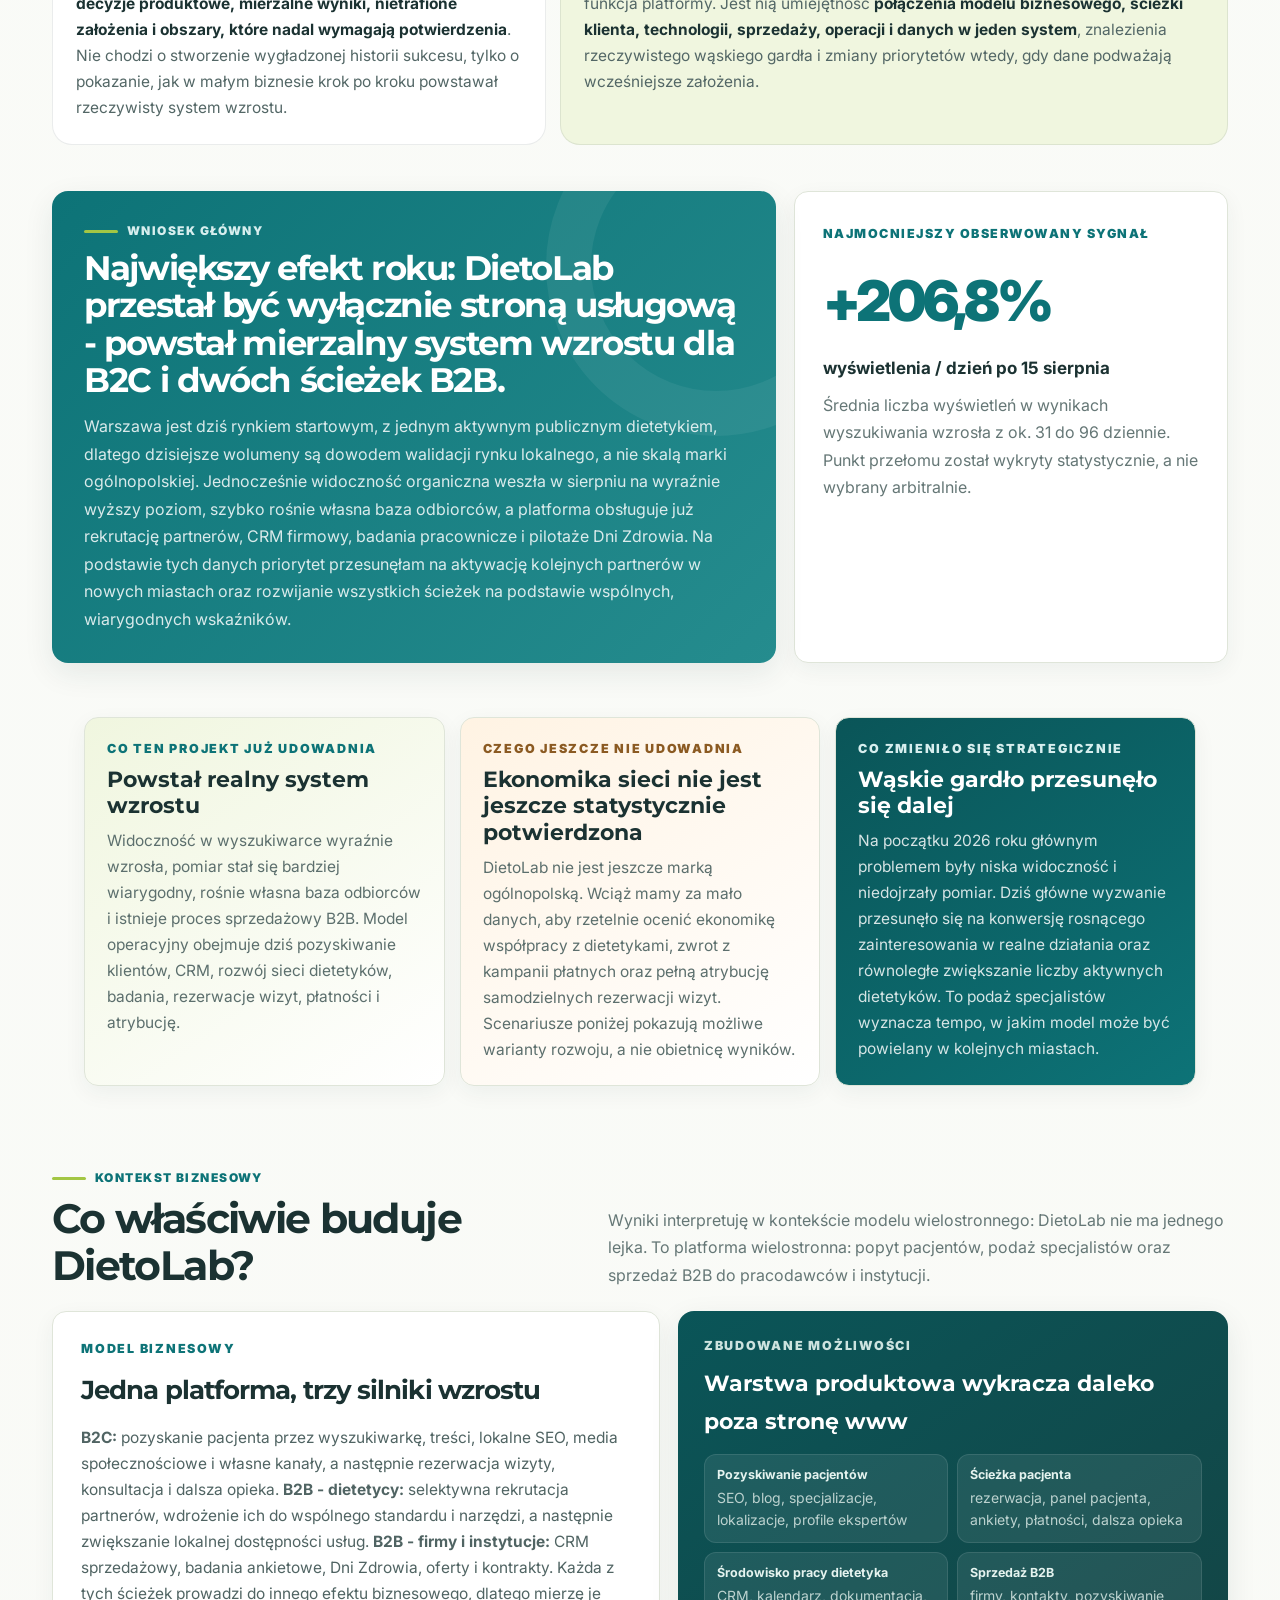
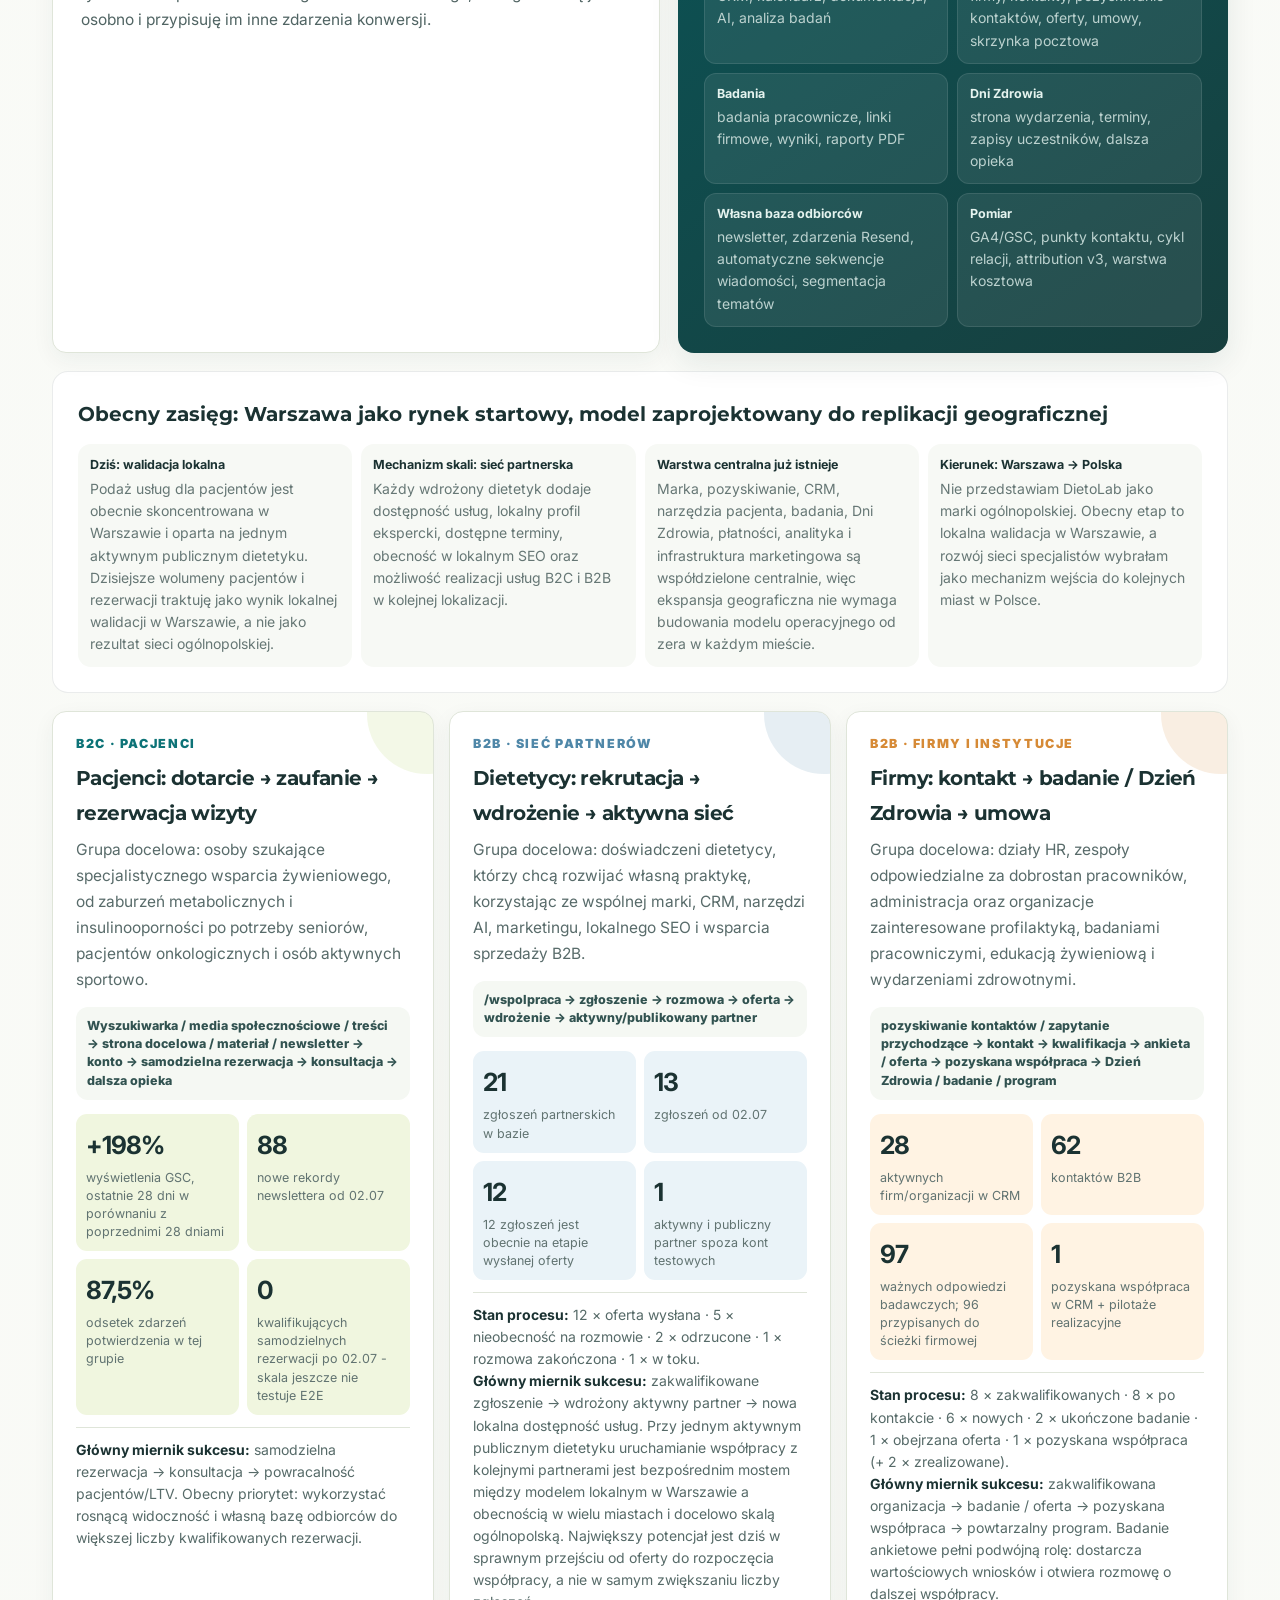
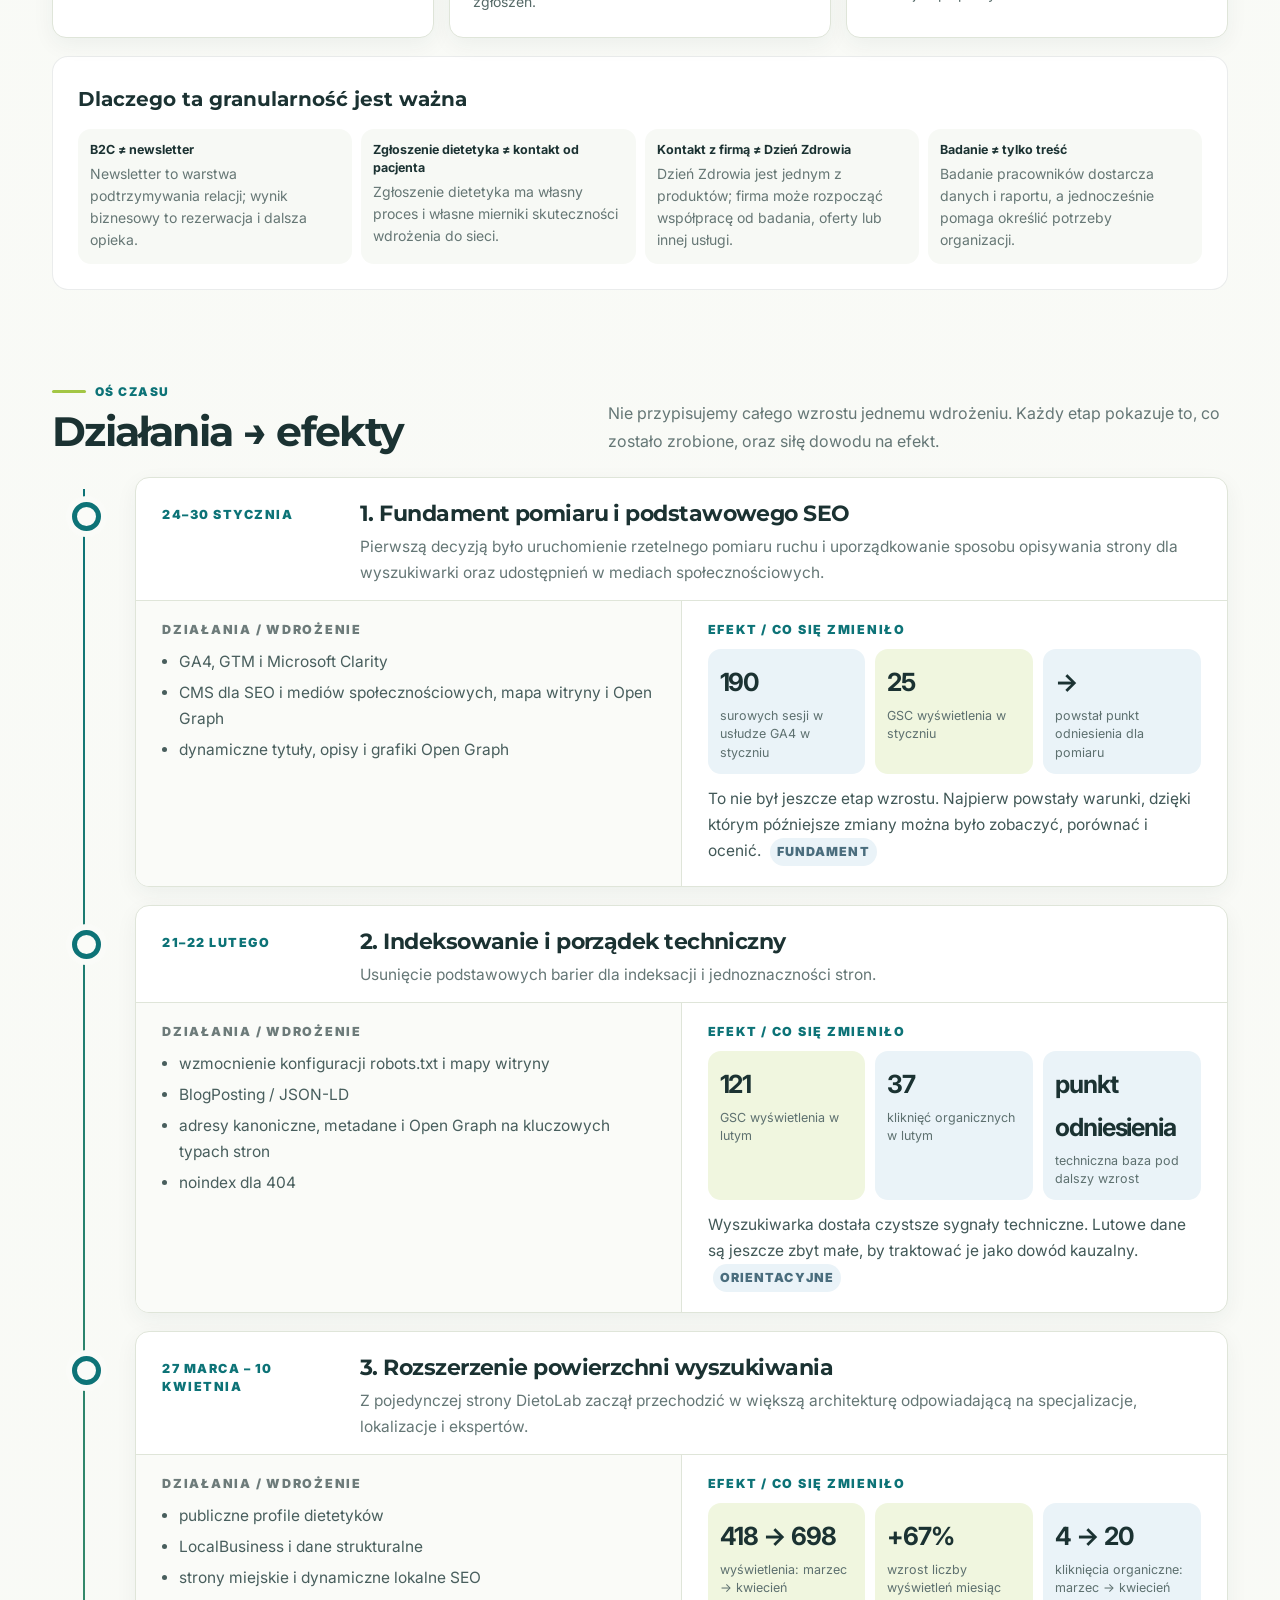
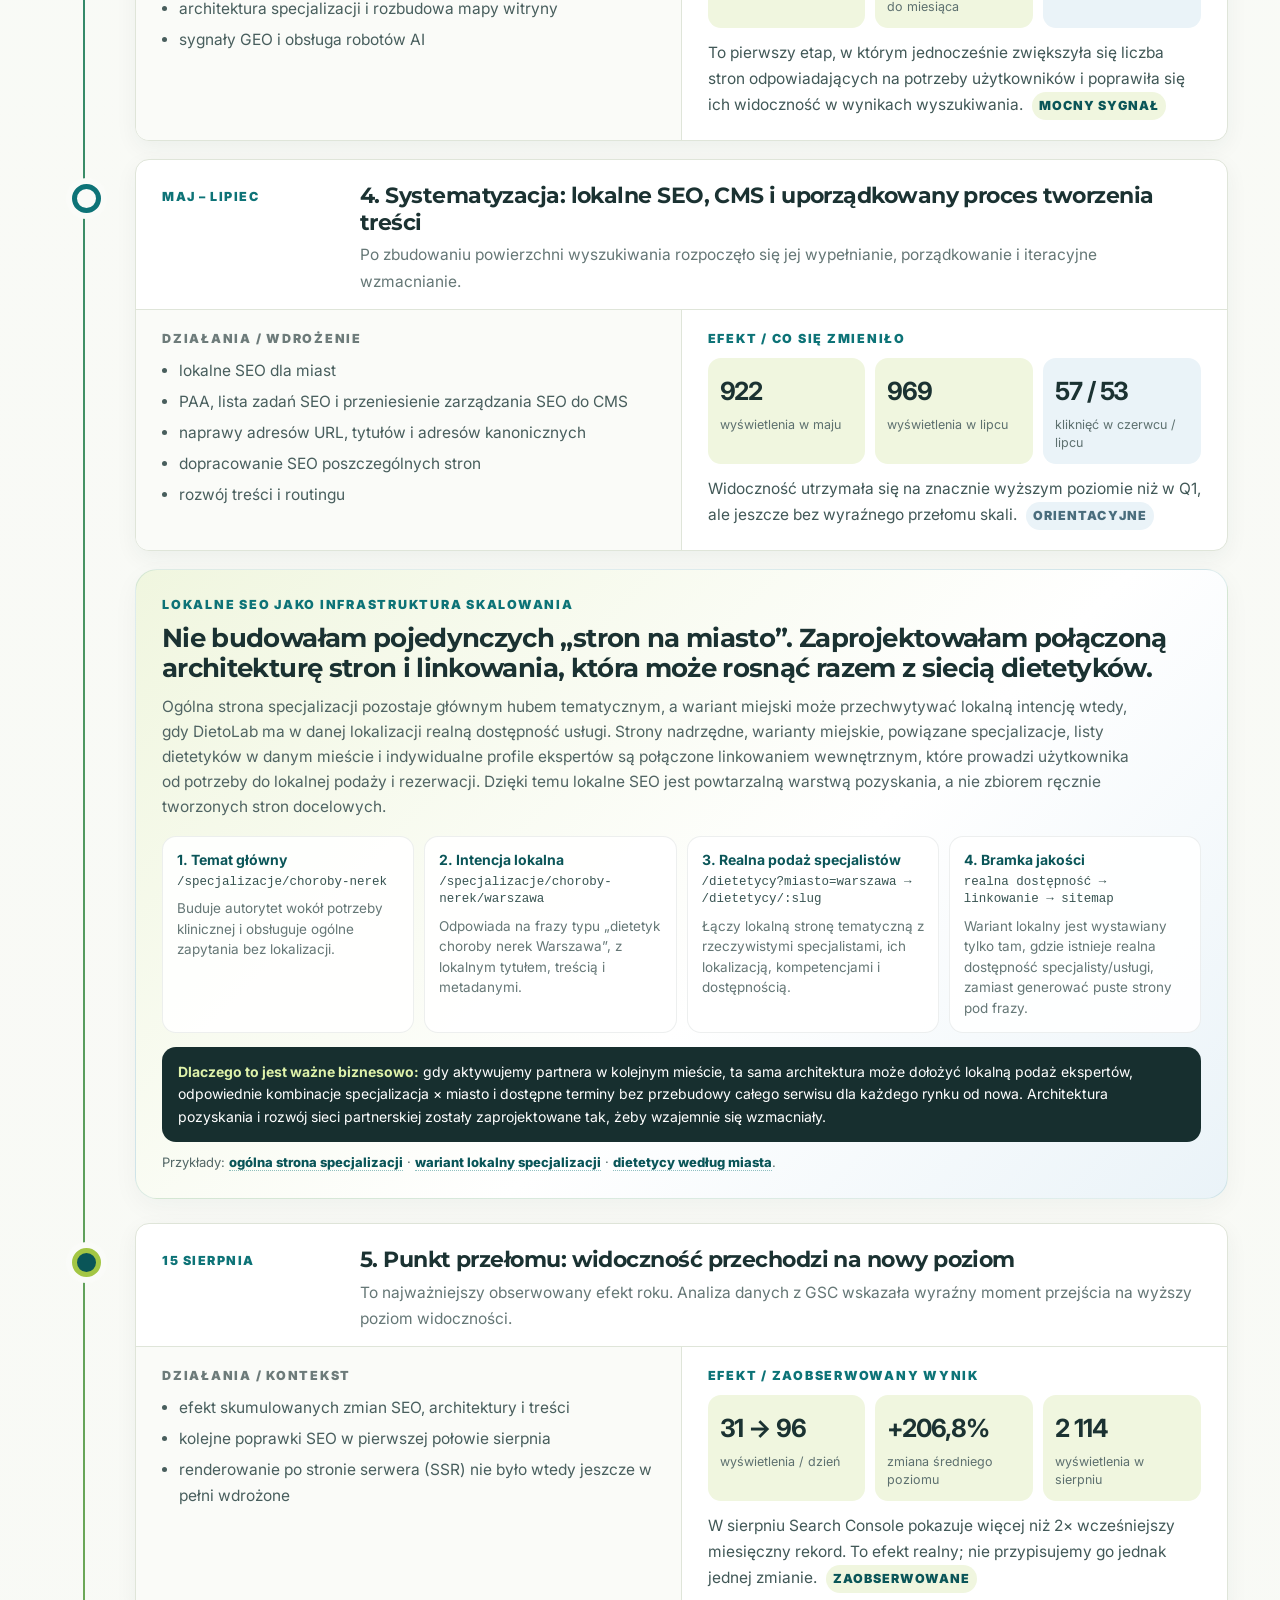
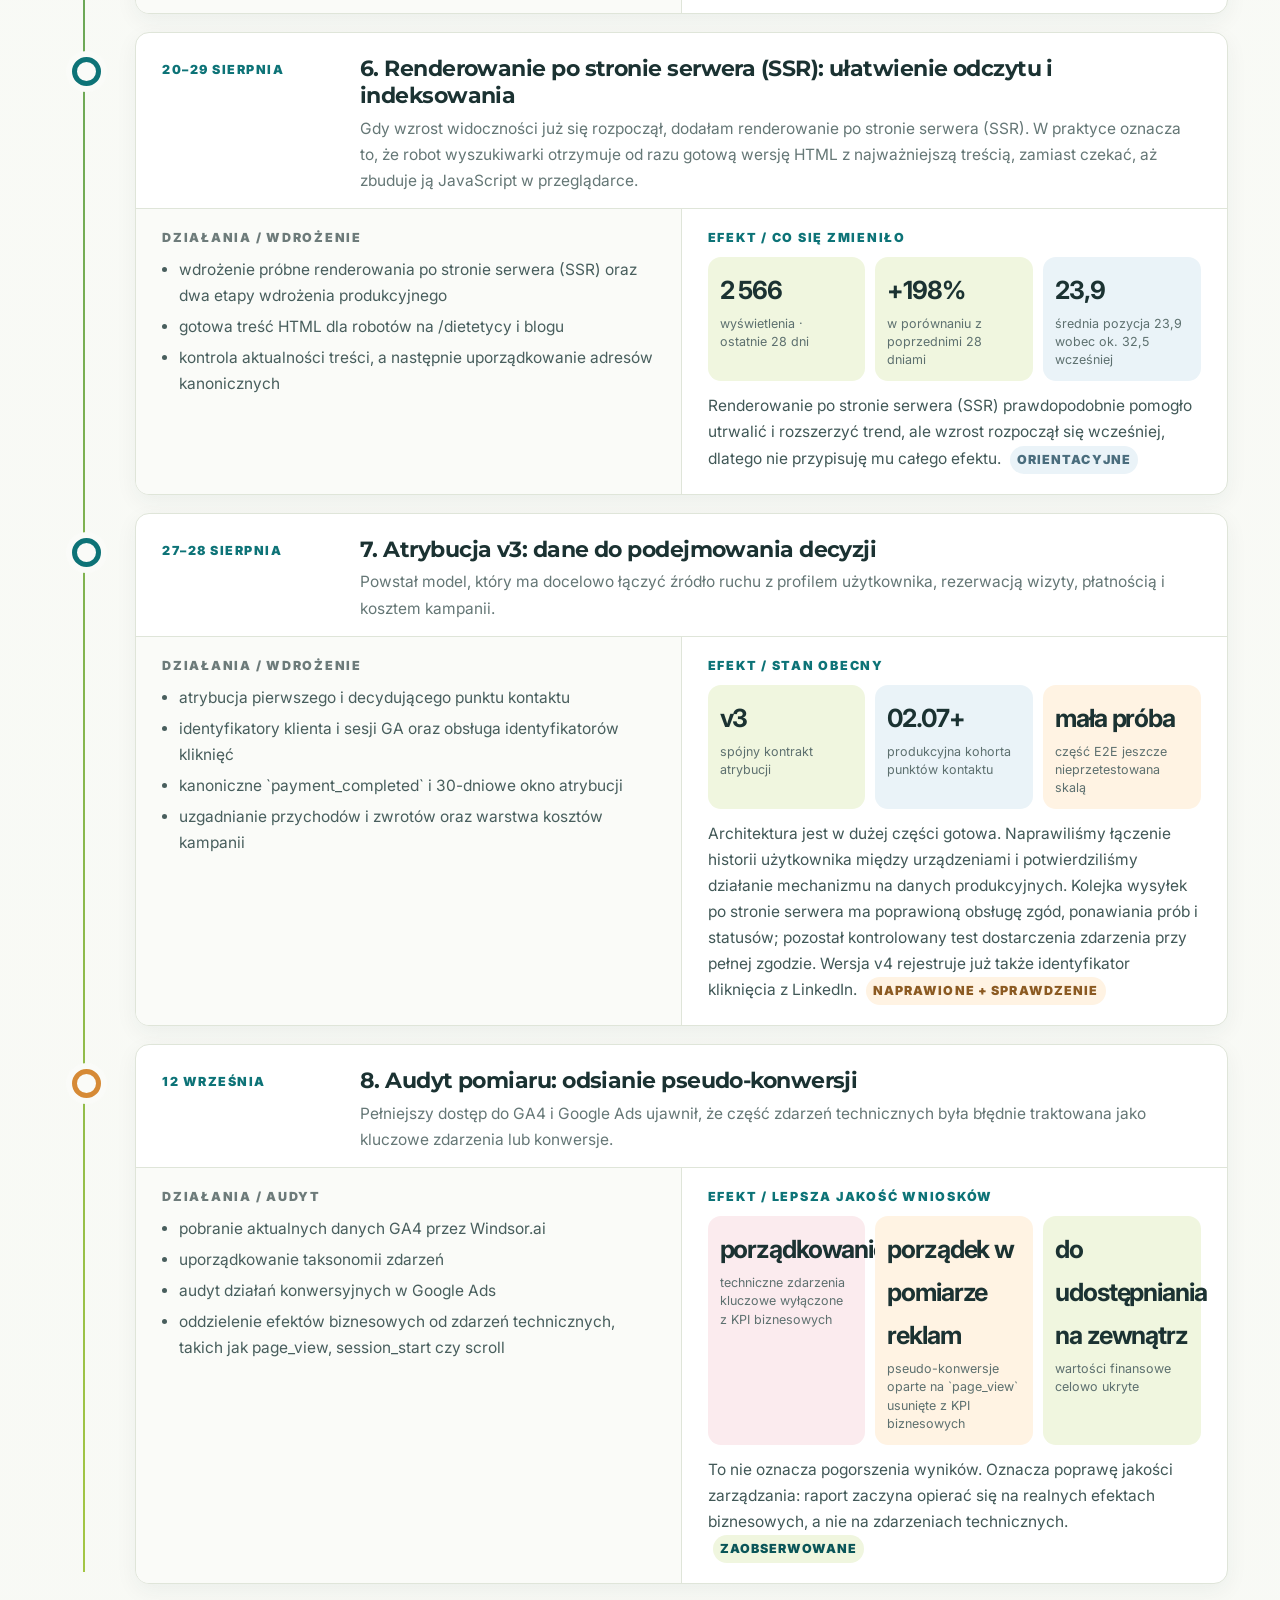
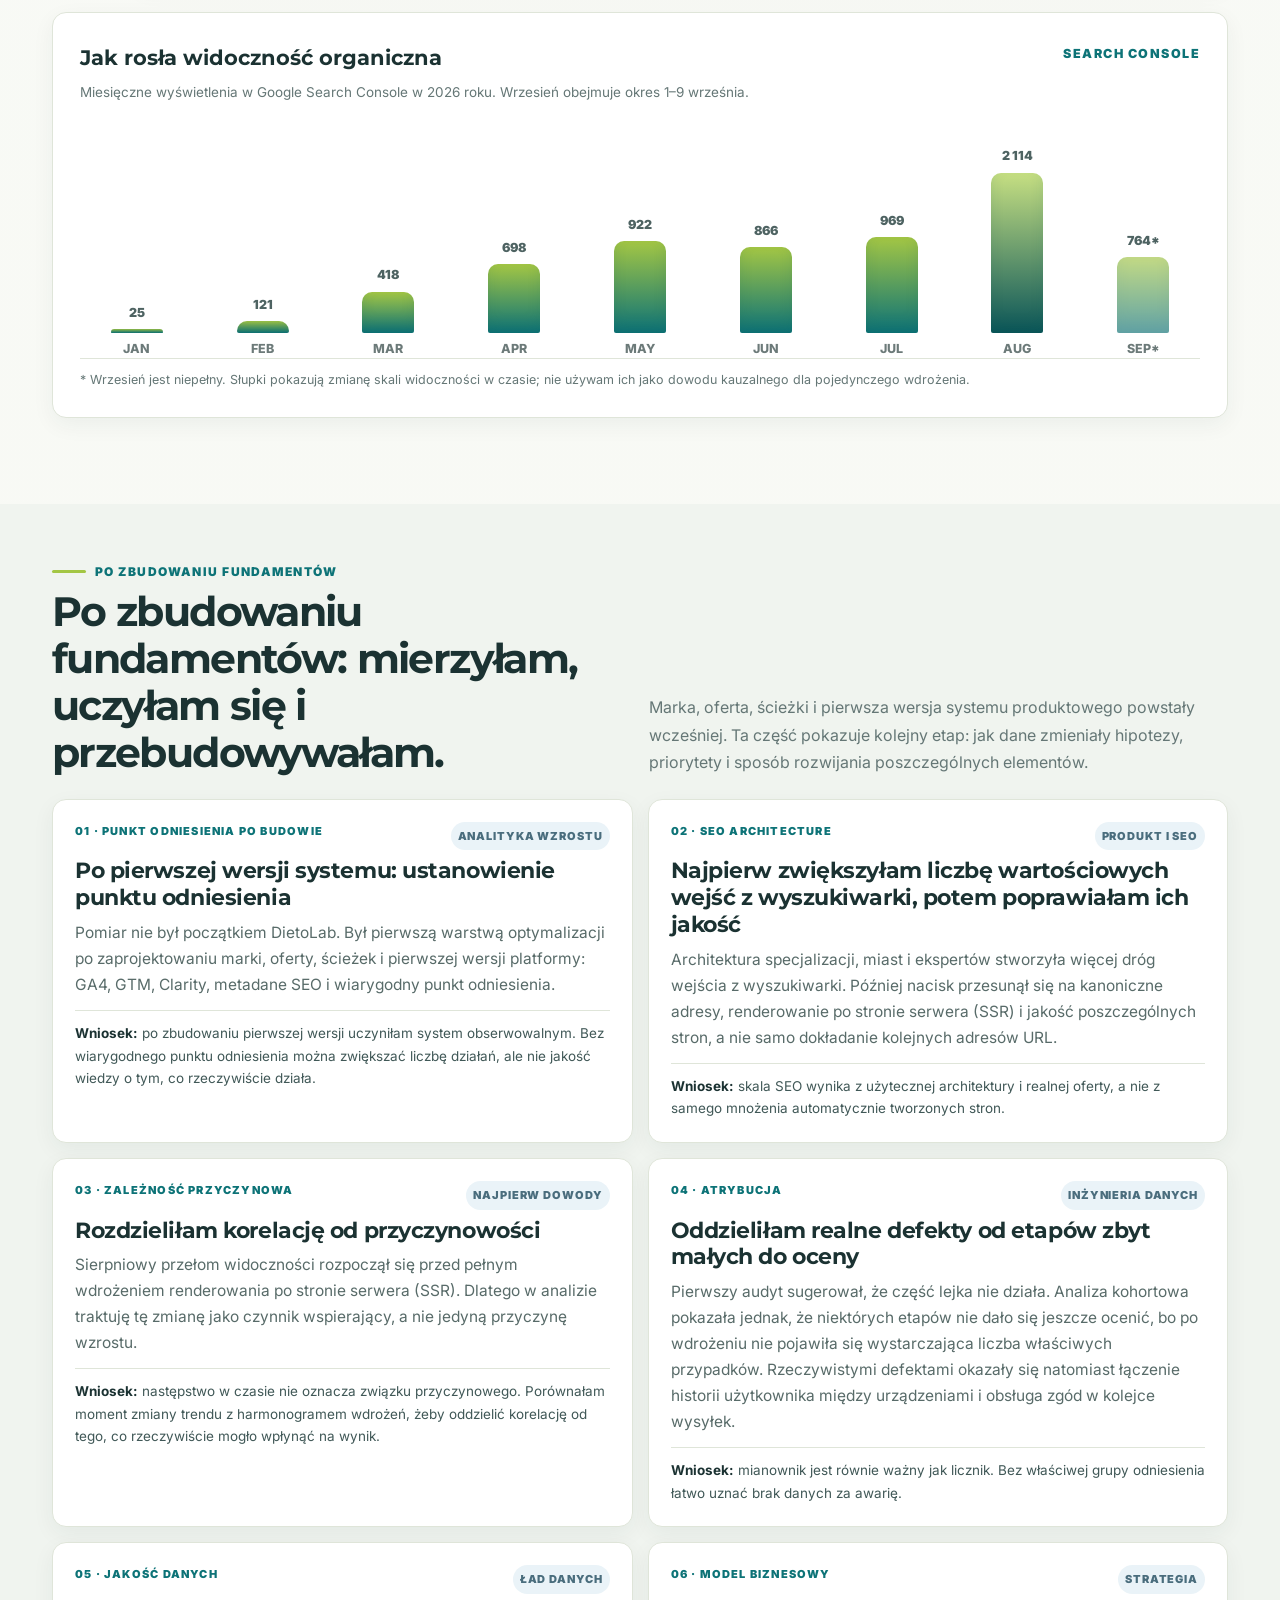
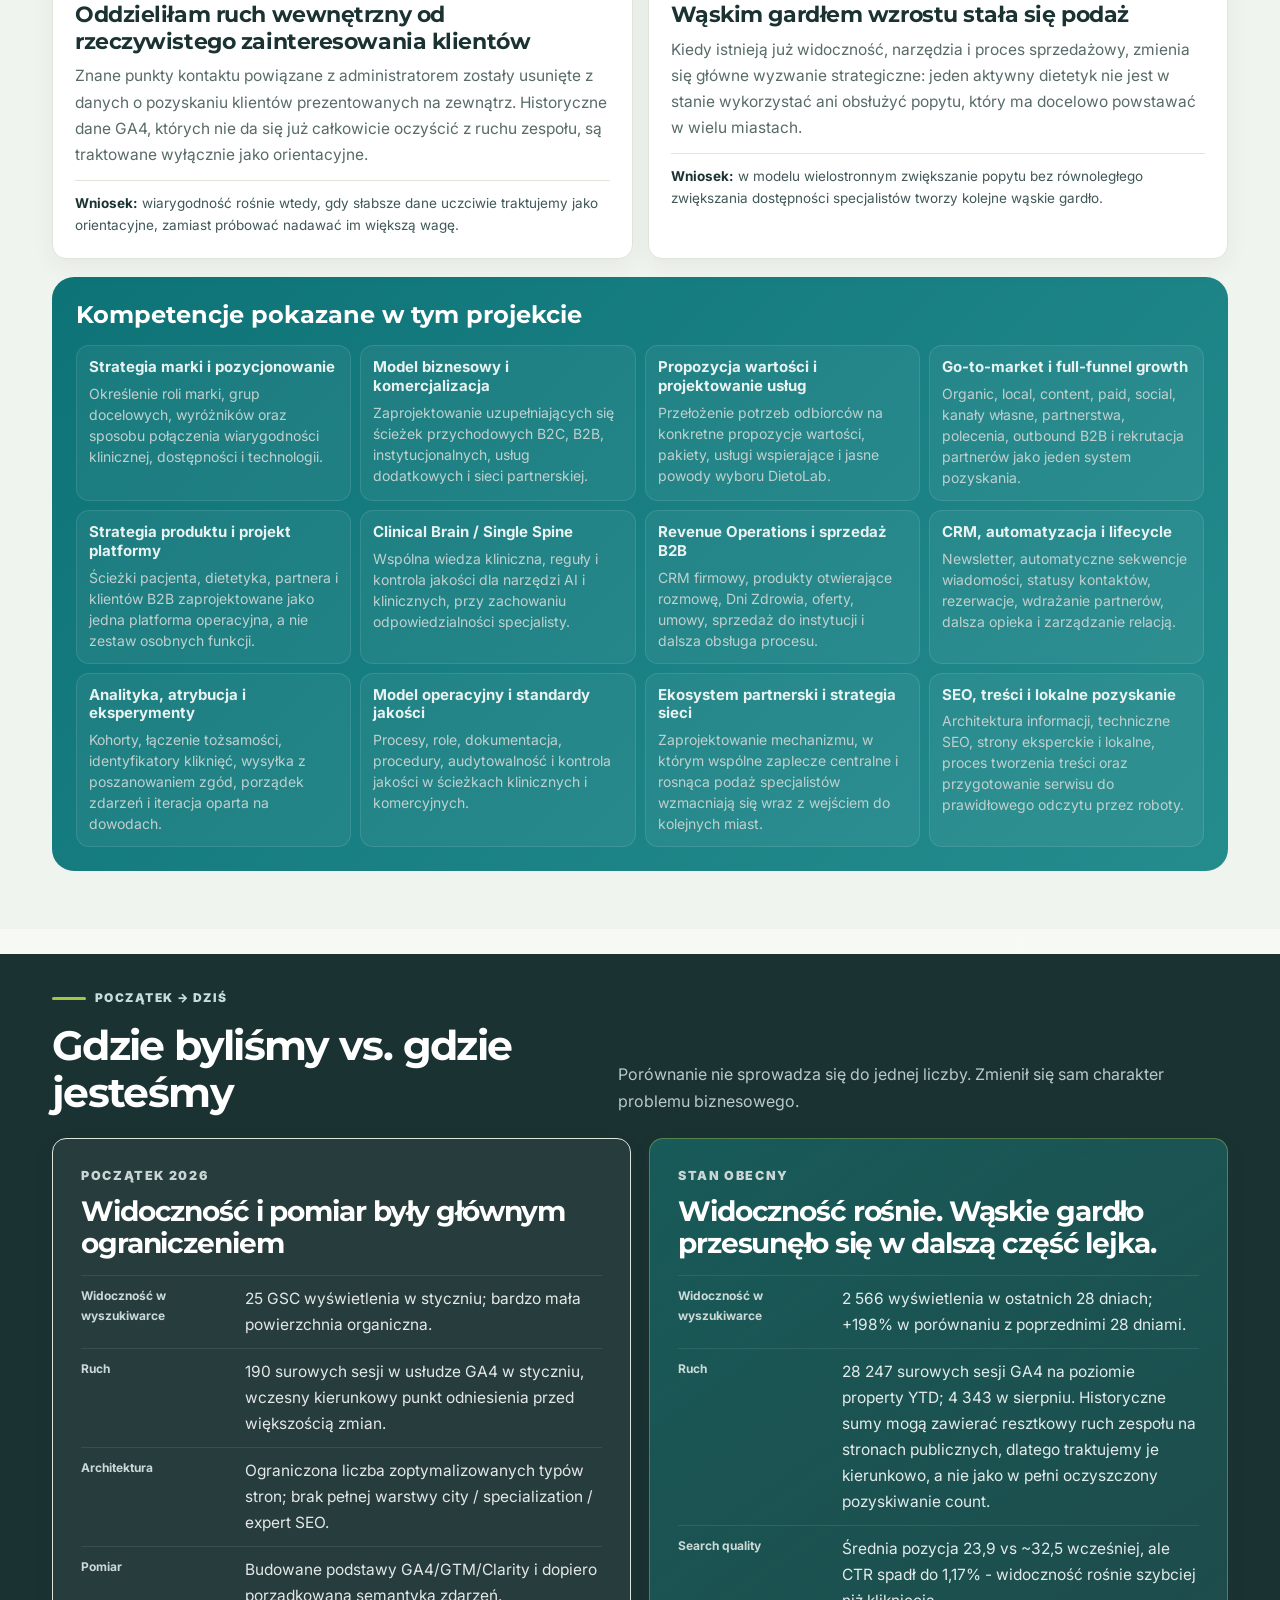
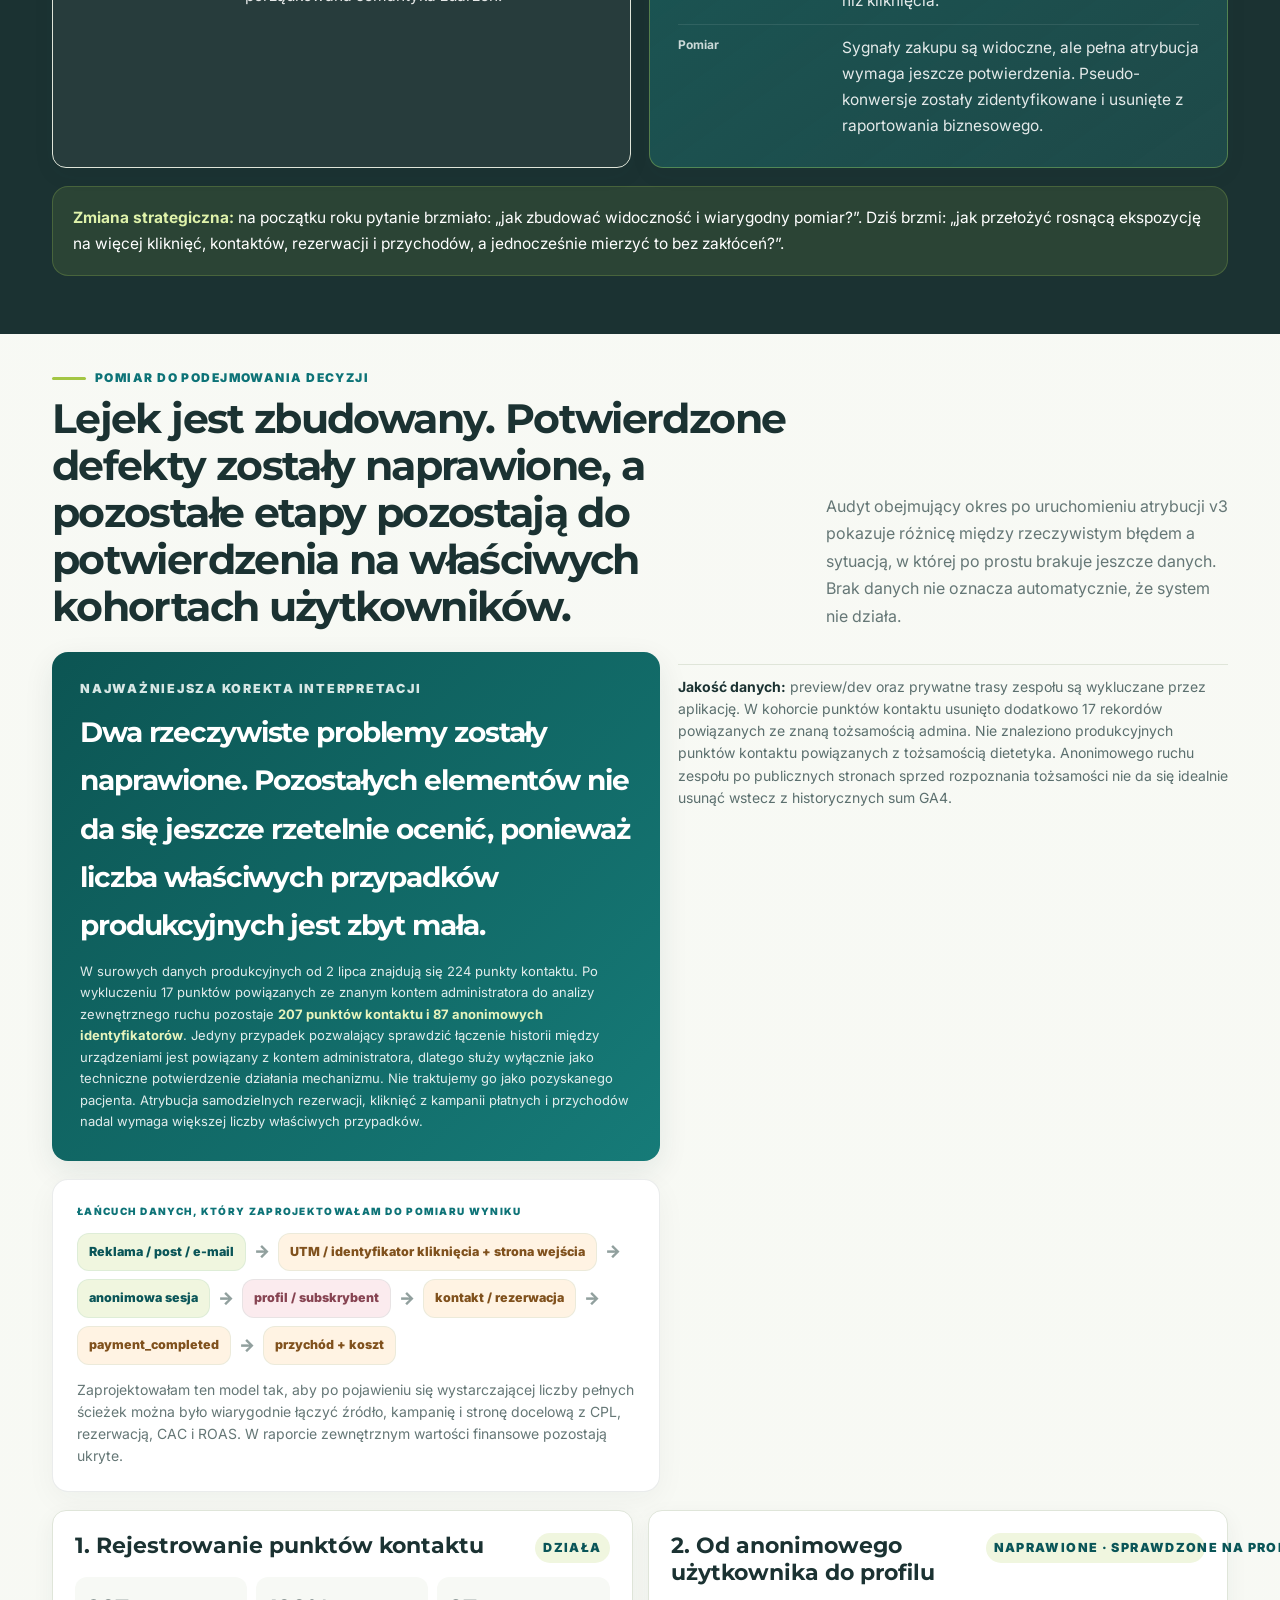
==== commit d3b8dfdf: "fix: make all case studies responsive" ====
--- a/index.html
+++ b/index.html
@@ -291,7 +291,16 @@
 }
 </style>
 
-</head>
+<style id="global-responsive-contract-2026-09-15">
+html,body{max-width:100%;overflow-x:hidden}
+img,svg,video,canvas{max-width:100%;height:auto}
+*,*:before,*:after{min-width:0}
+@media(max-width:760px){
+  .wrap{max-width:100%}
+  .jump-nav{max-width:100%;overflow-x:auto;overflow-y:hidden;-webkit-overflow-scrolling:touch;overscroll-behavior-x:contain}
+  .scenarioWrap,.scenarioCard{max-width:100%;overflow-x:auto;-webkit-overflow-scrolling:touch}
+}
+</style></head>
 <body>
 <header class="top">
 <div class="wrap topin">
